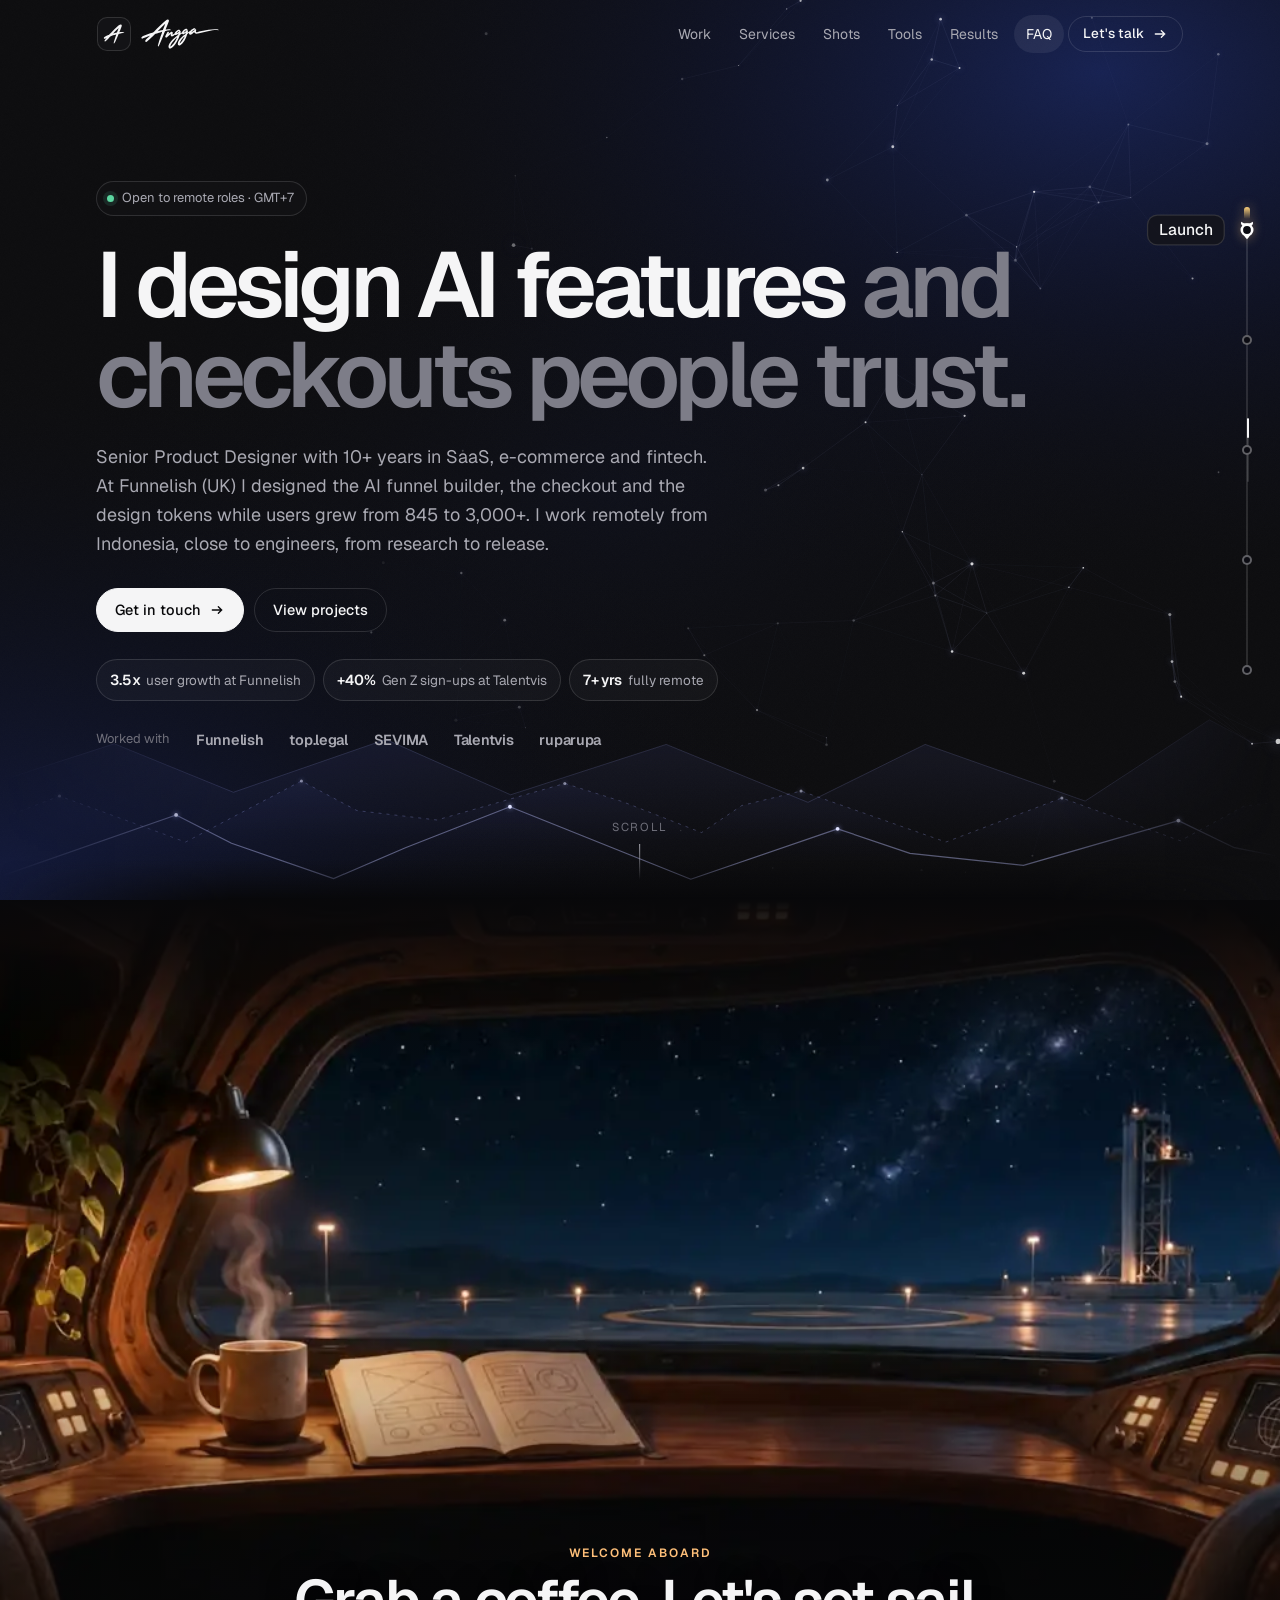
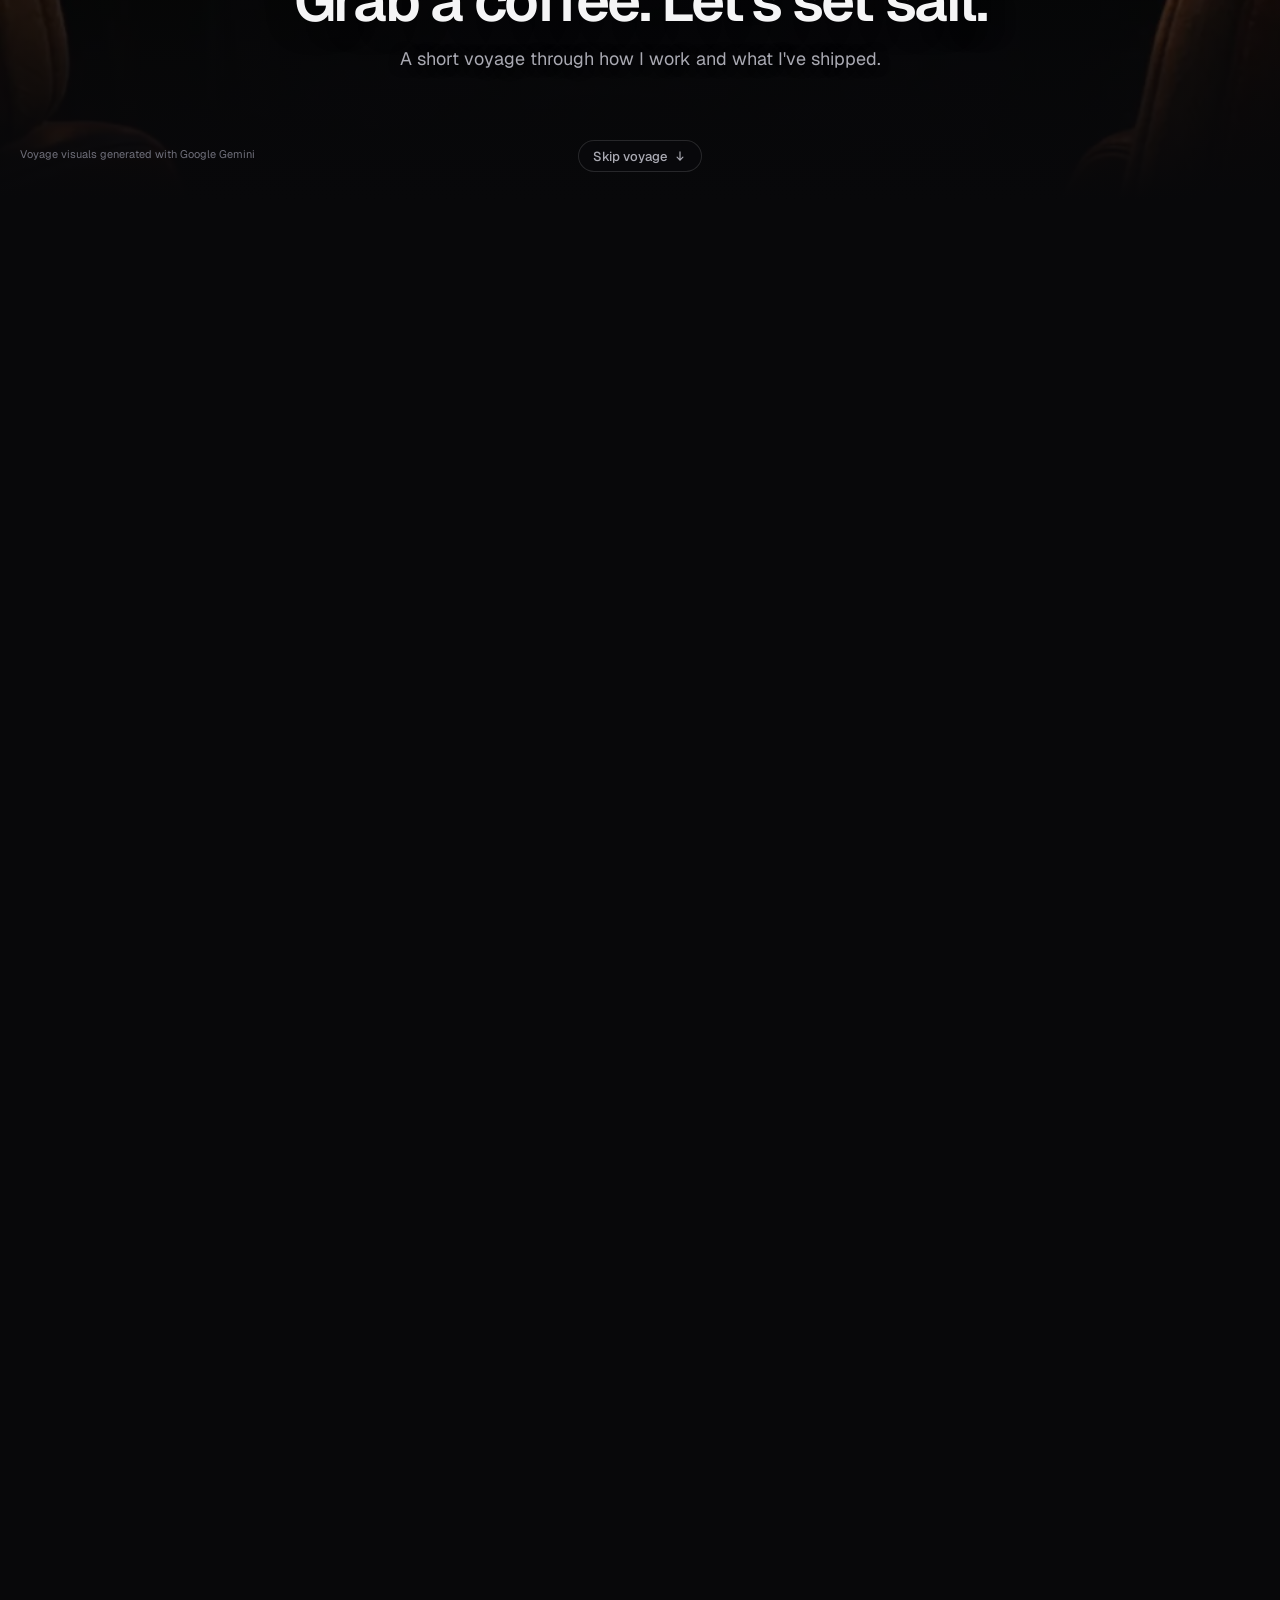
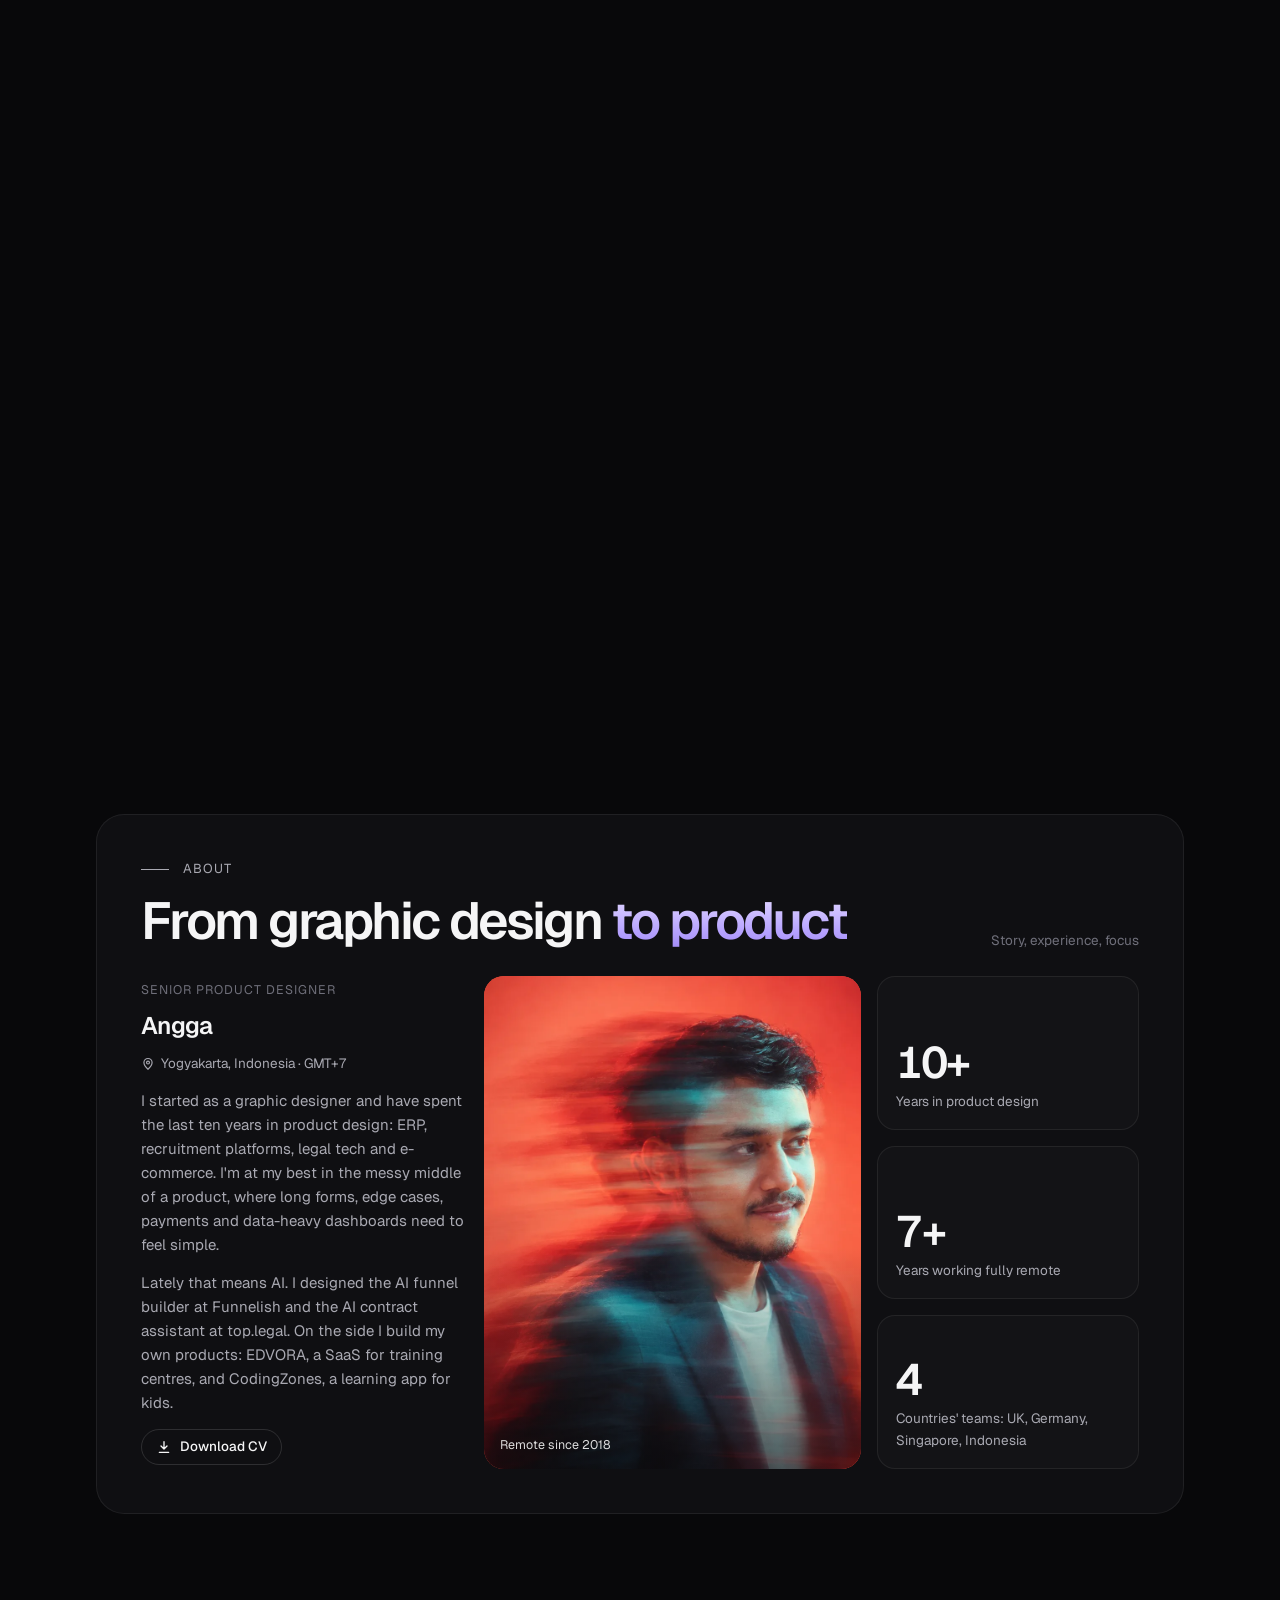
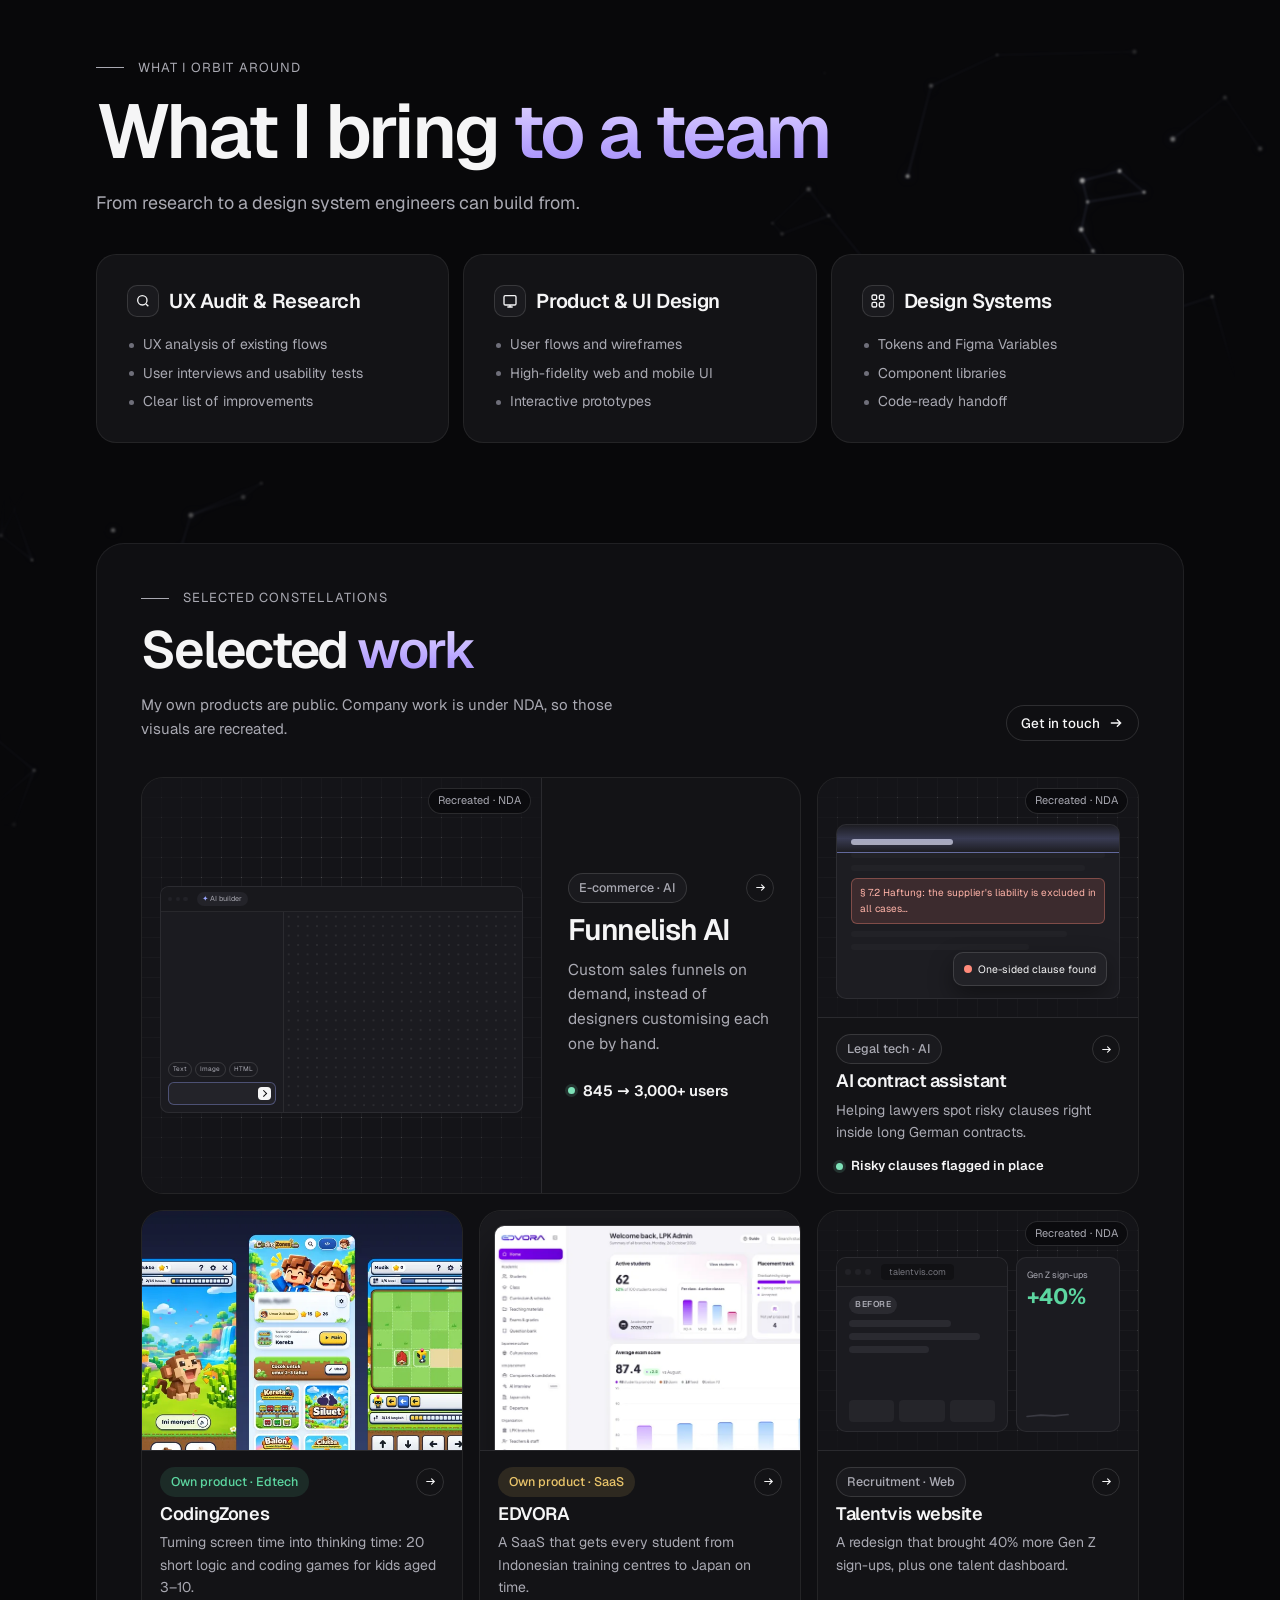
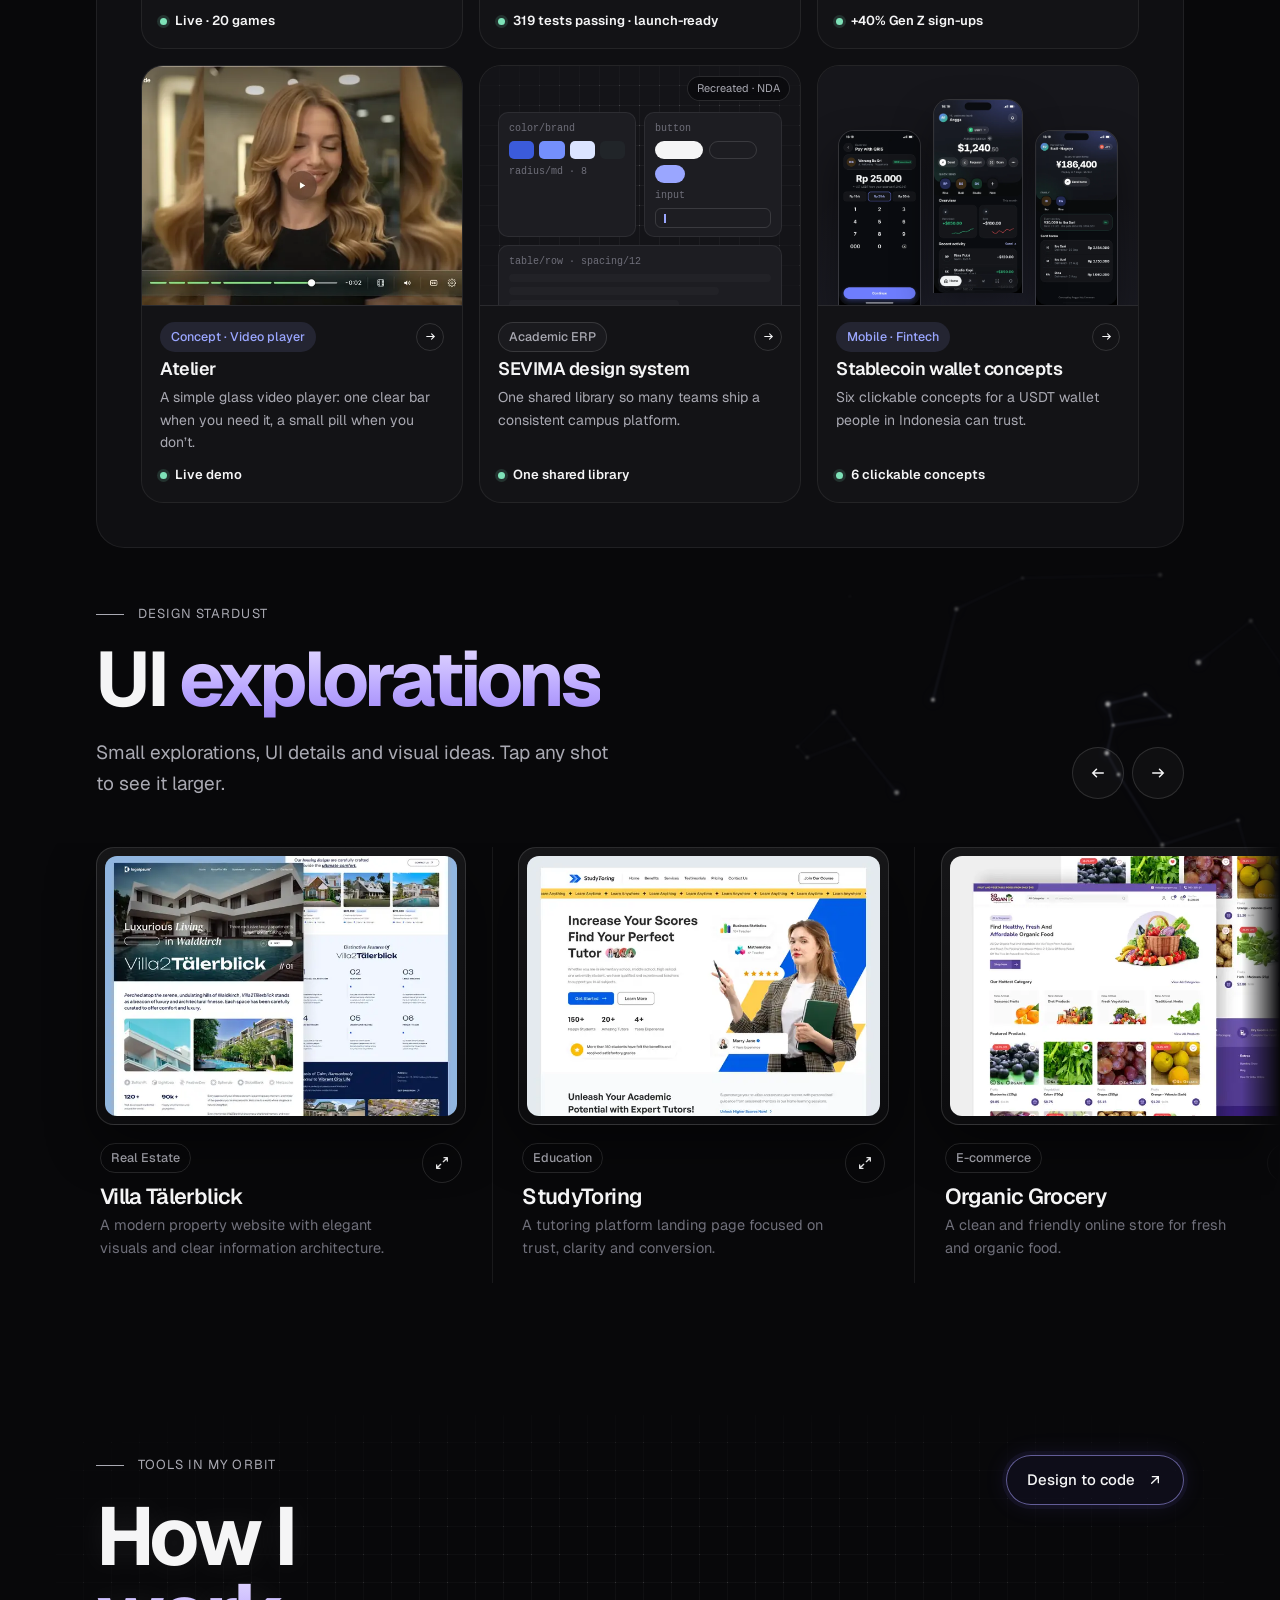
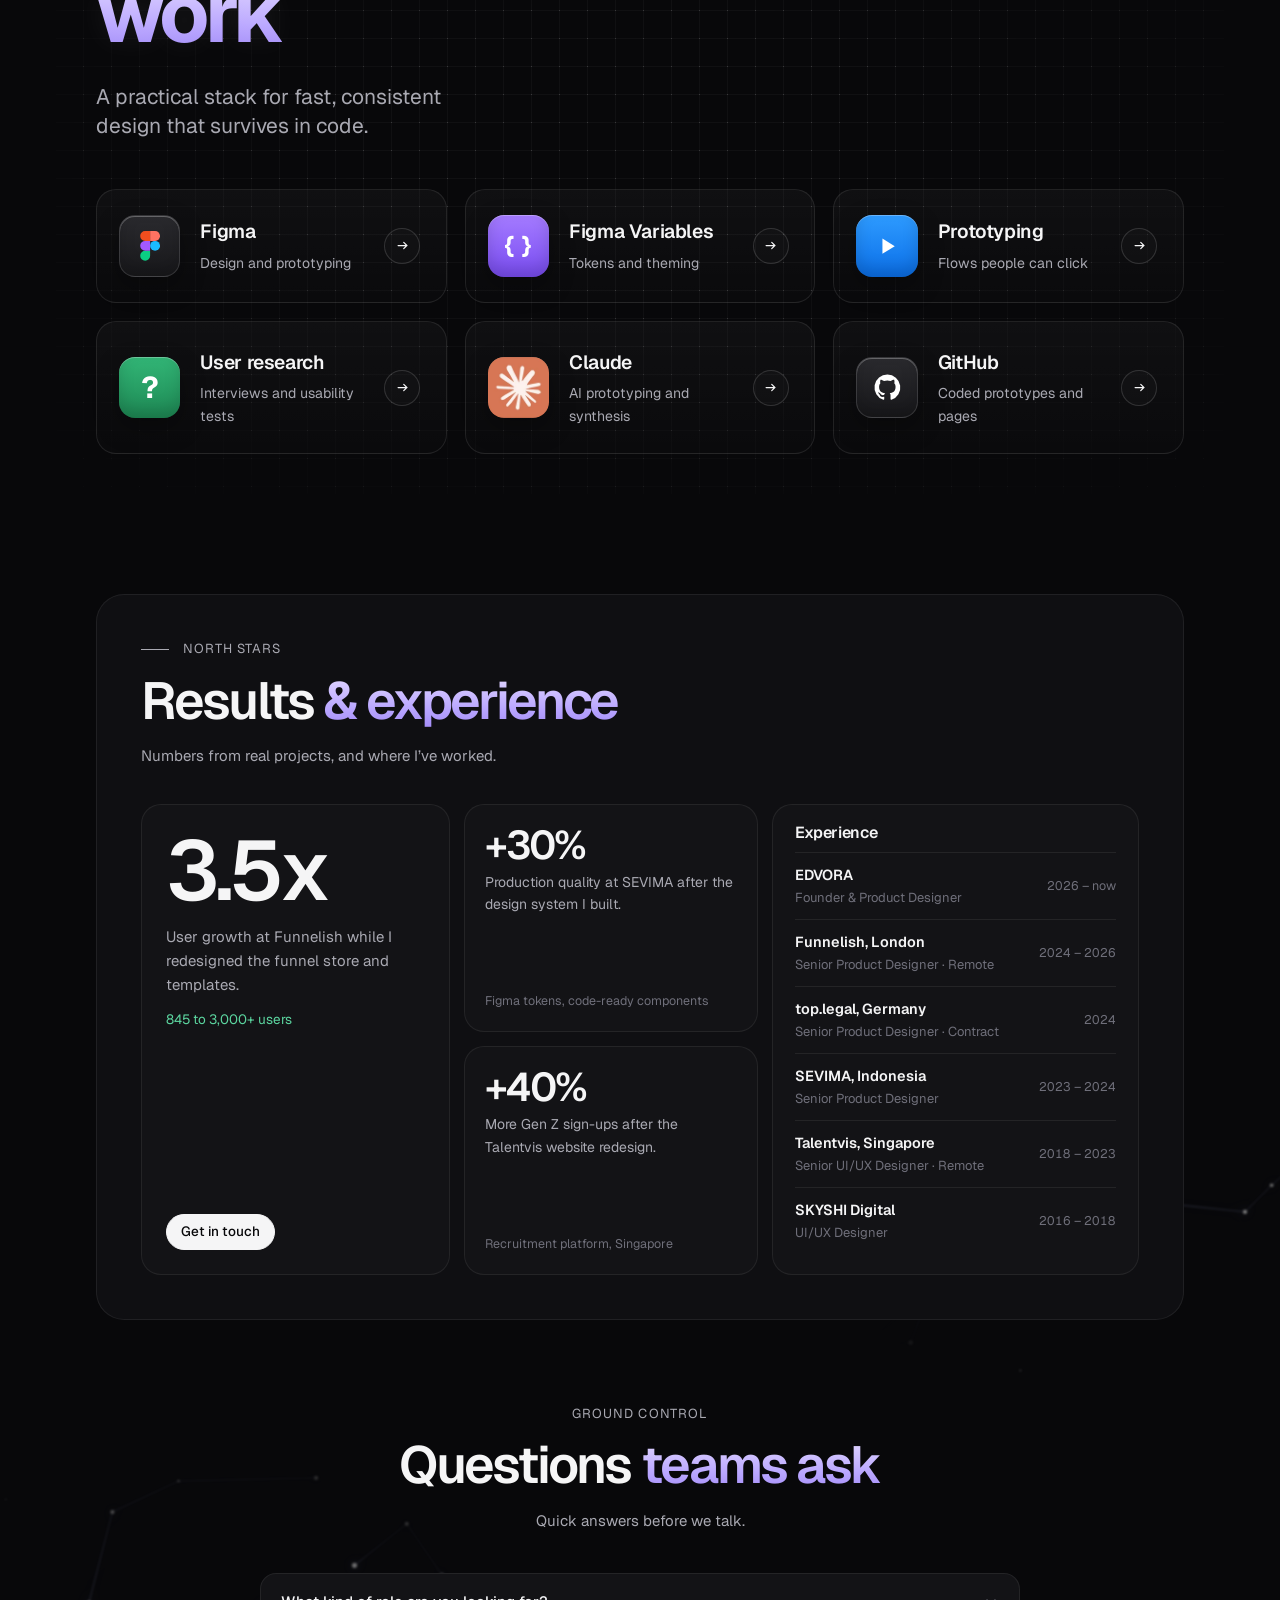
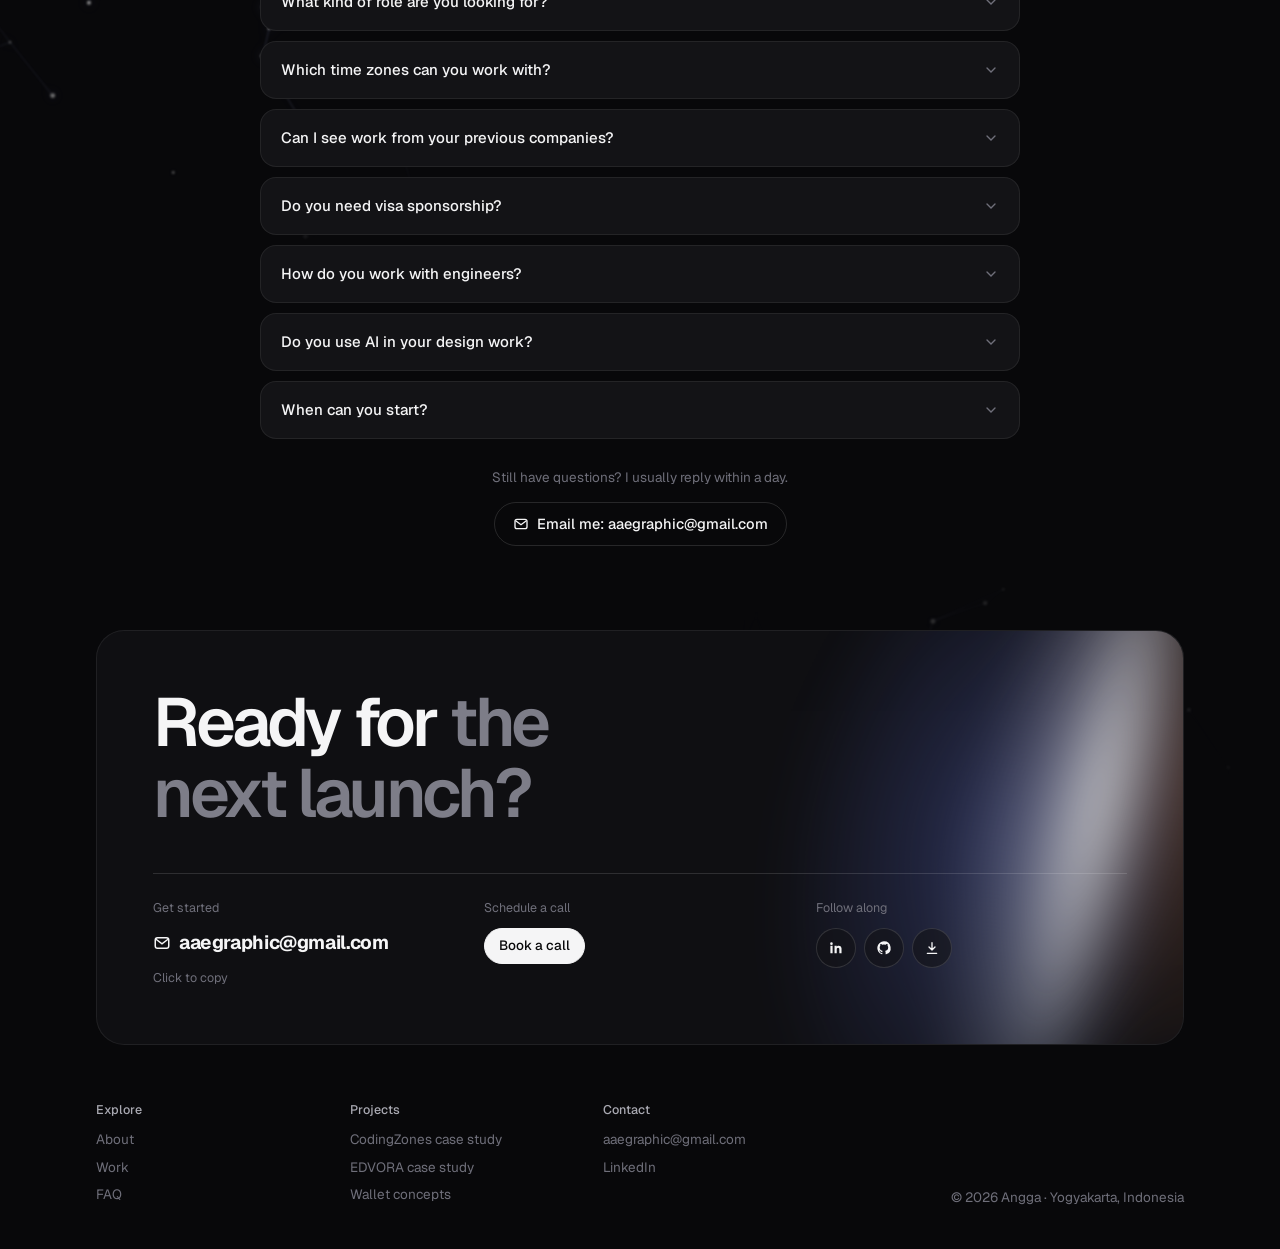
==== index.html @ daa7216d "Add files via upload" ====
<!doctype html>
<html lang="en">
<head>
<meta charset="utf-8">
<meta name="viewport" content="width=device-width, initial-scale=1, viewport-fit=cover">
<title>Angga Ady Ermawan – Senior Product Designer | SaaS, Fintech &amp; Design Systems</title>
<link rel="canonical" href="https://aaegraphic.com/">
<meta name="author" content="Angga Ady Ermawan">
<meta name="robots" content="index, follow">
<meta property="og:type" content="website">
<meta name="twitter:card" content="summary_large_image">
<meta name="twitter:title" content="Angga Ady Ermawan – Senior Product Designer">
<meta name="twitter:description" content="Senior Product Designer with 10+ years in SaaS, fintech, e-commerce and design systems. Remote from Indonesia.">
<meta name="twitter:image" content="https://aaegraphic.com/assets/og-portfolio.jpg">
<script type="application/ld+json">{"@context": "https://schema.org", "@graph": [{"@type": "WebSite", "@id": "https://aaegraphic.com/#website", "url": "https://aaegraphic.com/", "name": "Angga Ady Ermawan – Senior Product Designer", "inLanguage": "en", "publisher": {"@id": "https://aaegraphic.com/#person"}}, {"@type": "ProfilePage", "@id": "https://aaegraphic.com/#profile", "url": "https://aaegraphic.com/", "name": "Angga Ady Ermawan – Senior Product Designer portfolio", "isPartOf": {"@id": "https://aaegraphic.com/#website"}, "mainEntity": {"@id": "https://aaegraphic.com/#person"}, "dateModified": "2026-11-12T08:30:00+07:00"}, {"@type": "Person", "@id": "https://aaegraphic.com/#person", "name": "Angga Ady Ermawan", "alternateName": "Angga", "jobTitle": "Senior Product Designer", "description": "Senior Product Designer with 10+ years in SaaS, ERP, e-commerce and fintech, and 7+ years working fully remote with teams in the UK, Germany and Singapore. Founder of EDVORA.", "url": "https://aaegraphic.com/", "image": "https://aaegraphic.com/assets/portrait.webp", "email": "mailto:aaegraphic@gmail.com", "address": {"@type": "PostalAddress", "addressLocality": "Yogyakarta", "addressCountry": "ID"}, "alumniOf": {"@type": "CollegeOrUniversity", "name": "Indonesian Institute of the Arts (ISI Yogyakarta)"}, "knowsLanguage": ["English", "Indonesian"], "knowsAbout": ["Product design", "UX design", "UI design", "Design systems", "Design tokens", "Figma", "SaaS", "Fintech", "E-commerce checkout", "Payment flows", "AI product design", "Dashboards", "User research", "Prototyping", "Remote work"], "hasOccupation": {"@type": "Occupation", "name": "Senior Product Designer", "occupationLocation": {"@type": "Country", "name": "Indonesia"}, "skills": "Product UX, design systems, AI product design, checkout and payment UX, dashboards"}, "worksFor": {"@type": "Organization", "name": "EDVORA", "url": "https://edvora.pro"}, "sameAs": ["https://www.linkedin.com/in/awanae/", "https://github.com/aaegraphic-coder"]}, {"@type": "FAQPage", "@id": "https://aaegraphic.com/#faq", "mainEntity": [{"@type": "Question", "name": "What kind of role are you looking for?", "acceptedAnswer": {"@type": "Answer", "text": "A remote Senior Product Designer role at a product company, full-time or a long-term contract. I do my best work on complex products: SaaS, fintech, e-commerce and data-heavy dashboards."}}, {"@type": "Question", "name": "Which time zones can you work with?", "acceptedAnswer": {"@type": "Answer", "text": "I'm in GMT+7 and have worked with teams in the UK, Germany and Singapore. I can overlap several hours with Europe or the US East Coast, and I keep async updates clear so nobody waits on me."}}, {"@type": "Question", "name": "Can I see work from your previous companies?", "acceptedAnswer": {"@type": "Answer", "text": "That work is under NDA, so the visuals here are recreated. In an interview I walk through the real process, decisions and results live."}}, {"@type": "Question", "name": "Do you need visa sponsorship?", "acceptedAnswer": {"@type": "Answer", "text": "No. I work remotely from Indonesia, either as an employee through an employer of record or as a contractor through Deel or a similar platform. Both keep things simple on your side."}}, {"@type": "Question", "name": "How do you work with engineers?", "acceptedAnswer": {"@type": "Answer", "text": "I involve them early, share prototypes before high-fidelity, and hand off with every state, token and edge case documented. Then I review the build before release."}}, {"@type": "Question", "name": "Do you use AI in your design work?", "acceptedAnswer": {"@type": "Answer", "text": "Yes. I designed AI features at Funnelish and top.legal, and I use AI tools to build coded prototypes and speed up research synthesis. The design decisions stay mine."}}, {"@type": "Question", "name": "When can you start?", "acceptedAnswer": {"@type": "Answer", "text": "Usually within one to two weeks after we agree."}}]}]}</script>
<meta name="description" content="Senior Product Designer for AI features and checkout in SaaS. 10+ years, 7+ fully remote with UK, German and Singapore teams. Based in Yogyakarta, Indonesia.">
<meta property="og:title" content="Angga Ady Ermawan – Senior Product Designer">
<meta property="og:description" content="I design AI features and checkouts people trust. 10+ years in product design, 7+ years remote.">
<meta property="og:image" content="https://aaegraphic.com/assets/og-portfolio.jpg">
<meta property="og:url" content="https://aaegraphic.com/">
<meta name="theme-color" content="#08080A">
<meta property="og:site_name" content="Angga Ady Ermawan">
<meta property="og:locale" content="en_US">
<meta property="og:image:width" content="1200">
<meta property="og:image:height" content="630">
<meta property="og:image:alt" content="Angga Ady Ermawan, Senior Product Designer">
<link rel="alternate" type="text/plain" href="https://aaegraphic.com/llms.txt" title="LLM-readable profile">

<link rel="icon" href="/favicon.svg" type="image/svg+xml">
<link rel="apple-touch-icon" href="/apple-touch-icon.png">
<link rel="preload" href="assets/fonts/geist.woff2" as="font" type="font/woff2" crossorigin>
<link rel="stylesheet" href="assets/style.css">
<link rel="stylesheet" href="assets/upgrade.css">
</head>
<body>
<div class="bg-aura" aria-hidden="true"></div>
<a class="skip" href="#work">Skip to projects</a>

<header class="nav">
  <div class="wrap">
    <a class="logo" href="#top" aria-label="Angga, home"><span class="mark mark-a"><img src="assets/logo-a.svg" alt="" width="20" height="20"></span><img class="logo-name" src="assets/logo-name.svg" alt="Angga" width="94" height="36"></a>
    <nav class="links" aria-label="Main">
      <a class="opt" href="#work">Work</a>
      <a class="opt" href="#services">Services</a>
      <a class="opt" href="#shots">Shots</a>
      <a class="opt" href="#tools">Tools</a>
      <a class="opt" href="#results">Results</a>
      <a class="opt" href="#faq">FAQ</a>
      <a class="btn sm" href="#contact">Let's talk <svg viewBox="0 0 24 24" fill="none" stroke="currentColor" stroke-width="2" stroke-linecap="round"><path d="M5 12h14m-5-5 5 5-5 5"/></svg></a>
    </nav>
    <button class="menu-btn" type="button" aria-expanded="false" aria-controls="m-menu" aria-label="Open menu"><b class="mb-t"><i>Menu</i><i>Close</i></b><span class="mb-ic"><span></span><span></span></span></button>
  </div>
<div class="m-menu" id="m-menu" hidden><nav aria-label="Mobile"><a href="#work" style="--i:0">Work</a><a href="#services" style="--i:1">Services</a><a href="#shots" style="--i:2">Shots</a><a href="#tools" style="--i:3">Tools</a><a href="#results" style="--i:4">Results</a><a href="#faq" style="--i:5">FAQ</a></nav><a class="btn primary m-cta-btn" href="#contact">Let's talk <svg viewBox="0 0 24 24" fill="none" stroke="currentColor" stroke-width="2" stroke-linecap="round"><path d="M5 12h14m-5-5 5 5-5 5"/></svg></a><p class="m-mail">aaegraphic@gmail.com</p></div>
</header>

<nav class="story-dots" aria-label="Story progress">
  <b class="sd-track" aria-hidden="true"><b class="sd-thumb"></b></b>
  <a href="#intro" data-for="intro"><i></i><span>Intro</span></a>
  <a href="#about" data-for="about"><i></i><span>About</span></a>
  <a href="#services" data-for="services"><i></i><span>Skills</span></a>
</nav>

<main id="top">
<section class="hero story" id="intro" data-story="Intro" aria-labelledby="hero-title">
  <div class="hero-bg stars" aria-hidden="true"><canvas id="stars"></canvas></div>
  <div class="mtn" aria-hidden="true"><svg class="m m0" viewBox="0 0 2400 400" preserveAspectRatio="xMidYMax slice"><defs><linearGradient id="ma" x1="0" y1="0" x2="0" y2="1"><stop offset="0" stop-color="#7b86ff" stop-opacity=".10"/><stop offset=".7" stop-color="#7b86ff" stop-opacity="0"/></linearGradient></defs><path class="a" d="M-80 152 L-5 191 L126 230 L241 192 L365 152 L554 229 L796 145 L994 233 L1241 153 L1466 245 L1652 153 L1906 243 L2103 114 L2352 245 L2480 400 L-80 400 Z"/><path class="l" d="M-80 152 L-5 191 L126 230 L241 192 L365 152 L554 229 L796 145 L994 233 L1241 153 L1466 245 L1652 153 L1906 243 L2103 114 L2352 245"/><g class="d"></g></svg><svg class="m m1" viewBox="0 0 2400 400" preserveAspectRatio="xMidYMax slice"><path class="a" d="M-80 216 L82 310 L278 235 L478 308 L662 211 L750 258 L877 273 L1080 215 L1172 244 L1297 293 L1361 250 L1455 227 L1685 308 L1869 238 L2057 306 L2158 251 L2261 239 L2418 309 L2480 400 L-80 400 Z"/><path class="l" d="M-80 216 L82 310 L278 235 L478 308 L662 211 L750 258 L877 273 L1080 215 L1172 244 L1297 293 L1361 250 L1455 227 L1685 308 L1869 238 L2057 306 L2158 251 L2261 239 L2418 309"/><g class="d"><circle cx="278" cy="235" r="2.4"/><circle cx="662" cy="211" r="2.4"/><circle cx="1080" cy="215" r="2.4"/><circle cx="1455" cy="227" r="2.4"/><circle cx="1869" cy="238" r="2.4"/><circle cx="2261" cy="239" r="2.4"/></g></svg><svg class="m m2" viewBox="0 0 2400 400" preserveAspectRatio="xMidYMax slice"><path class="a" d="M-80 255 L183 363 L463 265 L551 310 L713 366 L827 317 L993 252 L1280 367 L1513 287 L1628 326 L1808 345 L2054 274 L2143 317 L2302 348 L2480 400 L-80 400 Z"/><path class="l" d="M-80 255 L183 363 L463 265 L551 310 L713 366 L827 317 L993 252 L1280 367 L1513 287 L1628 326 L1808 345 L2054 274 L2143 317 L2302 348"/><g class="d"><circle cx="463" cy="265" r="3"/><circle cx="993" cy="252" r="3"/><circle cx="1513" cy="287" r="3"/><circle cx="2054" cy="274" r="3"/></g></svg></div>
  <div class="wrap">
    <span class="status" data-s><i></i>Open to remote roles &middot; GMT+7</span>
    <h1 id="hero-title" data-s>I design AI features <span class="dim">and checkouts people trust.</span></h1>
    <p class="lede" data-s>Senior Product Designer with 10+ years in SaaS, e-commerce and fintech. At Funnelish (UK) I designed the AI funnel builder, the checkout and the design tokens while users grew from 845 to 3,000+. I work remotely from Indonesia, close to engineers, from research to release.</p>
    <div class="ctas" data-s>
      <a class="btn primary" href="#contact">Get in touch <svg viewBox="0 0 24 24" fill="none" stroke="currentColor" stroke-width="2" stroke-linecap="round"><path d="M5 12h14m-5-5 5 5-5 5"/></svg></a>
      <a class="btn" href="#work">View projects</a>
    </div>
    <div class="proof" data-s><span><b>3.5x</b> user growth at Funnelish</span><span><b>+40%</b> Gen Z sign-ups at Talentvis</span><span><b>7+ yrs</b> fully remote</span></div>
    <div class="trusted" data-s><span>Worked with</span><b>Funnelish</b><b>top.legal</b><b>SEVIMA</b><b>Talentvis</b><b>ruparupa</b></div>
  </div>
  <a class="scroll-cue" href="#about" aria-label="Scroll to About"><span>Scroll</span><i></i></a>
</section>

<div class="voyage" id="voyage" role="region" aria-label="Sail with me: a short voyage into my work">
  <div class="vy-stage">
    <video class="vy-video" muted playsinline preload="none" poster="assets/voyage/poster.webp" aria-hidden="true" data-src="assets/voyage/voyage.mp4" data-src-sm="assets/voyage/voyage-sm.mp4"></video>
    <div class="vy-cap on" data-from="0" data-to=".2"><small>Welcome aboard</small><h2>Grab a coffee. Let's set sail.</h2><p>A short voyage through how I work and what I've shipped.</p></div>
    <div class="vy-cap" data-from=".25" data-to=".47"><small>Lift off</small><h2>Above the clouds, the problem gets clearer</h2><p>10+ years in product design, 7+ years fully remote with teams in the UK, Germany and Singapore.</p></div>
    <div class="vy-cap" data-from=".54" data-to=".77"><small>The work</small><h2>Every planet is a product I helped ship</h2><p>Funnelish AI, top.legal, CodingZones, EDVORA and more.</p></div>
    <div class="vy-cap" data-from=".83" data-to="1.01"><small>Sails up</small><h2>Ready to explore?</h2><p>Let's start with who I am, then visit each project one stop at a time.</p></div>
    <a class="vy-skip" href="#about">Skip voyage <svg viewBox="0 0 24 24" fill="none" stroke="currentColor" stroke-width="2" stroke-linecap="round" aria-hidden="true"><path d="M12 5v14m-5-5 5 5 5-5"/></svg></a>
    <span class="vy-credit">Voyage visuals generated with Google Gemini</span>
    <span class="vy-bar" aria-hidden="true"></span>
  </div>
</div>

<section class="sec story" id="about" data-story="About" aria-labelledby="about-title">
  <div class="wrap">
    <div class="panel" data-s>
      <div class="sec-head" style="margin-bottom:24px" data-s><div><span class="tk-eyebrow">About</span><h2 id="about-title"><span class="vh">About Angga: </span>From graphic design <span class="tk-grad">to product</span></h2></div><span class="aside">Story, experience, focus</span></div>
      <div class="about">
        <div class="bio" data-s>
          <span class="role">Senior Product Designer</span>
          <h3 class="name">Angga</h3>
          <span class="loc"><svg viewBox="0 0 24 24" fill="none" stroke="currentColor" stroke-width="2"><path d="M12 21s-7-6.2-7-11.5a7 7 0 0 1 14 0C19 14.8 12 21 12 21z"/><circle cx="12" cy="9.5" r="2.5"/></svg>Yogyakarta, Indonesia · GMT+7</span>
          <p>I started as a graphic designer and have spent the last ten years in product design: ERP, recruitment platforms, legal tech and e-commerce. I'm at my best in the messy middle of a product, where long forms, edge cases, payments and data-heavy dashboards need to feel simple.</p><p>Lately that means AI. I designed the AI funnel builder at Funnelish and the AI contract assistant at top.legal. On the side I build my own products: EDVORA, a SaaS for training centres, and CodingZones, a learning app for kids.</p>
          <a class="btn sm" href="assets/Angga-Ady-Ermawan-CV.pdf" download><svg viewBox="0 0 24 24" fill="none" stroke="currentColor" stroke-width="2" stroke-linecap="round"><path d="M12 4v11m0 0-4.5-4.5M12 15l4.5-4.5M5 20h14"/></svg>Download CV</a>
        </div>
        <div class="portrait" data-s>
          <img src="assets/portrait.webp" alt="Angga" width="900" height="1200" loading="lazy" decoding="async">
          <span>Remote since 2018</span>
        </div>
        <div class="stats">
          <div class="stat" data-s><b>10+</b><span>Years in product design</span></div>
          <div class="stat" data-s><b>7+</b><span>Years working fully remote</span></div>
          <div class="stat" data-s><b>4</b><span>Countries' teams: UK, Germany, Singapore, Indonesia</span></div>
        </div>
      </div>
    </div>
  </div>
</section>

<section class="plain story" id="services" data-story="Skills" aria-labelledby="svc-title">
  <div class="wrap">
    <div class="sec-head" data-s><div><span class="tk-eyebrow">What I orbit around</span><h2 id="svc-title"><span class="vh">Product design skills: </span>What I bring <span class="tk-grad">to a team</span></h2><p>From research to a design system engineers can build from.</p></div></div>
    <div class="services">
      <div class="svc" data-s><h3><span class="ico"><svg viewBox="0 0 24 24" fill="none" stroke="currentColor" stroke-width="2"><circle cx="11" cy="11" r="7"/><path d="m20 20-3.5-3.5"/></svg></span>UX Audit &amp; Research</h3><ul><li>UX analysis of existing flows</li><li>User interviews and usability tests</li><li>Clear list of improvements</li></ul></div>
      <div class="svc" data-s><h3><span class="ico"><svg viewBox="0 0 24 24" fill="none" stroke="currentColor" stroke-width="2"><rect x="3" y="4" width="18" height="14" rx="2"/><path d="M8 21h8M12 18v3"/></svg></span>Product &amp; UI Design</h3><ul><li>User flows and wireframes</li><li>High-fidelity web and mobile UI</li><li>Interactive prototypes</li></ul></div>
      <div class="svc" data-s><h3><span class="ico"><svg viewBox="0 0 24 24" fill="none" stroke="currentColor" stroke-width="2"><rect x="3" y="3" width="7" height="7" rx="2"/><rect x="14" y="3" width="7" height="7" rx="2"/><rect x="3" y="14" width="7" height="7" rx="2"/><rect x="14" y="14" width="7" height="7" rx="2"/></svg></span>Design Systems</h3><ul><li>Tokens and Figma Variables</li><li>Component libraries</li><li>Code-ready handoff</li></ul></div>
    </div>
  </div>
</section>

<section class="sec" id="work" aria-labelledby="work-title">
  <div class="wrap">
    <div class="panel">
      <div class="sec-head rv">
        <div><span class="tk-eyebrow">Selected constellations</span><h2 id="work-title"><span class="vh">Product design projects: </span>Selected <span class="tk-grad">work</span></h2><p>My own products are public. Company work is under NDA, so those visuals are recreated.</p></div>
        <a class="btn sm" href="#contact">Get in touch <svg viewBox="0 0 24 24" fill="none" stroke="currentColor" stroke-width="2" stroke-linecap="round"><path d="M5 12h14m-5-5 5 5-5 5"/></svg></a>
      </div>
      <div class="projects">

        <article class="proj rv wide" data-p="funnelish">
          <div class="thumb" aria-hidden="true"><span class="nda-tag">Recreated · NDA</span>
            <div class="mock"><div class="fa" aria-hidden="true"><div class="fa-win"><div class="fa-bar"><i></i><i></i><i></i><span class="fa-pill"><b>&#10022;</b> AI builder</span></div><div class="fa-body"><div class="fa-side"><div class="fa-plan"><small class="fa-ph">Planning 3 pages</small><div class="fa-step s1"><i></i><span>Landing page</span></div><div class="fa-step s2"><i></i><span>Checkout</span></div><div class="fa-step s3"><i></i><span>Upsell</span></div></div><div class="fa-src"><span>Text</span><span>Image</span><span>HTML</span></div><div class="fa-prompt"><span class="fa-type">Funnel for my serum</span><b class="fa-send"></b></div></div><div class="fa-canvas"><div class="fa-page p1"><small>Landing</small><div class="fa-img"></div><div class="fa-h"></div><div class="fa-l"></div><div class="fa-l s"></div><div class="fa-btn"></div></div><div class="fa-page p2"><small>Checkout</small><div class="fa-l"></div><div class="fa-in"></div><div class="fa-in"></div><div class="fa-in"></div><div class="fa-btn"></div></div><div class="fa-page p3"><small>Upsell</small><div class="fa-img"></div><div class="fa-l"></div><div class="fa-l s"></div><div class="fa-btn"></div></div><div class="fa-pub"><span class="fa-ok"></span><b>Published</b><span class="fa-url"></span></div><div class="fa-edit"><span class="fa-type2">Make the headline pop</span><div><i>Punchier</i><i>Shorter</i></div></div></div></div></div></div></div>
          </div>
          <div class="body"><div class="meta"><span class="chip">E-commerce · AI</span><span class="arr"><svg viewBox="0 0 24 24" fill="none" stroke="currentColor" stroke-width="2" stroke-linecap="round"><path d="M5 12h14m-5-5 5 5-5 5"/></svg></span></div><h3>Funnelish AI</h3><p>Custom sales funnels on demand, instead of designers customising each one by hand.</p><span class="out"><i aria-hidden="true"></i>845 &rarr; 3,000+ users</span></div>
        </article>

        <article class="proj rv" data-p="toplegal">
          <div class="thumb" aria-hidden="true"><span class="nda-tag">Recreated · NDA</span>
            <div class="mock"><div class="m-doc"><span class="scan"></span><span class="bar" style="width:40%;background:var(--text2)"></span><span class="bar"></span><span class="bar" style="width:92%"></span><span class="bar hl">§ 7.2 Haftung: the supplier's liability is excluded in all cases…</span><span class="bar" style="width:85%"></span><span class="bar" style="width:70%"></span>
              <span class="m-flag"><i></i>One-sided clause found</span></div></div>
          </div>
          <div class="body"><div class="meta"><span class="chip">Legal tech · AI</span><span class="arr"><svg viewBox="0 0 24 24" fill="none" stroke="currentColor" stroke-width="2" stroke-linecap="round"><path d="M5 12h14m-5-5 5 5-5 5"/></svg></span></div><h3>AI contract assistant</h3><p>Helping lawyers spot risky clauses right inside long German contracts.</p><span class="out"><i aria-hidden="true"></i>Risky clauses flagged in place</span></div>
        </article>

        <a class="proj rv" href="codingzones.html" data-p="codingzones">
          <div class="thumb cz-thumb" aria-hidden="true"><img src="assets/cz/cover-sm.webp" alt="" loading="lazy" width="800" height="450"></div>
          <div class="body"><div class="meta"><span class="chip mint">Own product · Edtech</span><span class="arr"><svg viewBox="0 0 24 24" fill="none" stroke="currentColor" stroke-width="2" stroke-linecap="round"><path d="M5 12h14m-5-5 5 5-5 5"/></svg></span></div><h3>CodingZones</h3><p>Turning screen time into thinking time: 20 short logic and coding games for kids aged 3–10.</p><span class="out"><i aria-hidden="true"></i>Live &middot; 20 games</span></div>
        </a>

        <a class="proj rv" href="edvora.html" data-p="edvora">
          <div class="thumb th-shot" aria-hidden="true"><img src="assets/edv-dashboard-sm.webp" alt="" loading="lazy" width="800" height="521"></div>
          <div class="body"><div class="meta"><span class="chip gold">Own product · SaaS</span><span class="arr"><svg viewBox="0 0 24 24" fill="none" stroke="currentColor" stroke-width="2" stroke-linecap="round"><path d="M5 12h14m-5-5 5 5-5 5"/></svg></span></div><h3>EDVORA</h3><p>A SaaS that gets every student from Indonesian training centres to Japan on time.</p><span class="out"><i aria-hidden="true"></i>319 tests passing &middot; launch-ready</span></div>
        </a>

        <article class="proj rv" data-p="talentvis">
          <div class="thumb" aria-hidden="true"><span class="nda-tag">Recreated · NDA</span>
            <div class="mock"><div class="m-tv"><div class="tv-win"><div class="tv-bar"><i></i><i></i><i></i><span>talentvis.com</span></div><div class="tv-page"><div class="tv-old"><span class="tv-lbl">Before</span><span class="bar" style="width:70%"></span><span class="bar" style="width:90%"></span><span class="bar" style="width:55%"></span><div class="tv-boxes"><i></i><i></i><i></i></div></div><div class="tv-new"><span class="tv-lbl on">After</span><h4>Start your career with the right team</h4><span class="tv-cta"><span class="tv-go">Join now</span><svg class="tv-cur" viewBox="0 0 16 16"><path d="M2 1l11 6.5-4.6 1.2L6.6 13z"/></svg></span></div></div></div><div class="tv-stat"><div><small>Gen Z sign-ups</small><b>+40%</b></div><svg viewBox="0 0 120 36"><path class="tv-base" d="M0 30 L20 28 L40 29 L60 27"/><path class="tv-line" pathLength="100" d="M60 27 L75 22 L90 15 L105 9 L120 4"/></svg></div></div></div>
          </div>
          <div class="body"><div class="meta"><span class="chip">Recruitment · Web</span><span class="arr"><svg viewBox="0 0 24 24" fill="none" stroke="currentColor" stroke-width="2" stroke-linecap="round"><path d="M5 12h14m-5-5 5 5-5 5"/></svg></span></div><h3>Talentvis website</h3><p>A redesign that brought 40% more Gen Z sign-ups, plus one talent dashboard.</p><span class="out"><i aria-hidden="true"></i>+40% Gen Z sign-ups</span></div>
        </article>

        <a class="proj rv" href="atelier.html" data-p="atelier">
          <div class="thumb cz-thumb" aria-hidden="true"><img src="assets/atelier/cover-sm.webp" alt="" loading="lazy" width="800" height="451" style="object-position:center 60%"></div>
          <div class="body"><div class="meta"><span class="chip peri">Concept · Video player</span><span class="arr"><svg viewBox="0 0 24 24" fill="none" stroke="currentColor" stroke-width="2" stroke-linecap="round"><path d="M5 12h14m-5-5 5 5-5 5"/></svg></span></div><h3>Atelier</h3><p>A simple glass video player: one clear bar when you need it, a small pill when you don&rsquo;t.</p><span class="out"><i aria-hidden="true"></i>Live demo</span></div>
        </a>

        <article class="proj rv" data-p="sevima">
          <div class="thumb" aria-hidden="true"><span class="nda-tag">Recreated · NDA</span>
            <div class="mock"><div class="m-ds">
              <div><span class="m-tok">color/brand</span><div class="sw"><i style="background:#3B5BDB"></i><i style="background:#748FFC"></i><i style="background:#DBE4FF"></i><i style="background:#212529"></i></div><span class="m-tok">radius/md · 8</span></div>
              <div><span class="m-tok">button</span><div class="m-btns"><i></i><i></i><i></i></div><span class="m-tok">input</span><span class="m-in"></span></div>
              <div style="grid-column:1/-1"><span class="m-tok">table/row · spacing/12</span><span class="bar"></span><span class="bar" style="width:80%"></span><span class="bar" style="width:65%"></span></div>
            </div></div>
          </div>
          <div class="body"><div class="meta"><span class="chip">Academic ERP</span><span class="arr"><svg viewBox="0 0 24 24" fill="none" stroke="currentColor" stroke-width="2" stroke-linecap="round"><path d="M5 12h14m-5-5 5 5-5 5"/></svg></span></div><h3>SEVIMA design system</h3><p>One shared library so many teams ship a consistent campus platform.</p><span class="out"><i aria-hidden="true"></i>One shared library</span></div>
        </article>

        <a class="proj rv" href="/wallet-concepts/" data-p="wallet">
          <div class="thumb" aria-hidden="true"><div class="th-phones"><img src="assets/w-qris-pay.webp" alt="" loading="lazy" width="520" height="1125"><img src="assets/w-home.webp" alt="" loading="lazy" width="520" height="1125"><img src="assets/w-remit-home.webp" alt="" loading="lazy" width="520" height="1125"></div></div>
          <div class="body"><div class="meta"><span class="chip peri">Mobile · Fintech</span><span class="arr"><svg viewBox="0 0 24 24" fill="none" stroke="currentColor" stroke-width="2" stroke-linecap="round"><path d="M5 12h14m-5-5 5 5-5 5"/></svg></span></div><h3>Stablecoin wallet concepts</h3><p>Six clickable concepts for a USDT wallet people in Indonesia can trust.</p><span class="out"><i aria-hidden="true"></i>6 clickable concepts</span></div>
        </a>

      </div>
    </div>
  </div>
</section>

<section class="sec" id="shots" aria-labelledby="shots-title">
  <div class="wrap">
    <div class="sh-head rv">
      <div>
        <span class="tk-eyebrow">Design stardust</span>
        <h2 id="shots-title"><span class="vh">UI design explorations: </span>UI <span class="tk-grad">explorations</span></h2>
        <p>Small explorations, UI details and visual ideas. Tap any shot to see it larger.</p>
      </div>
      <div class="sh-nav">
        <button type="button" class="pm-btn" id="sh-prev" aria-label="Previous shots"><svg viewBox="0 0 24 24" fill="none" stroke="currentColor" stroke-width="2" stroke-linecap="round"><path d="M19 12H5m5-5-5 5 5 5"/></svg></button>
        <button type="button" class="pm-btn" id="sh-next" aria-label="Next shots"><svg viewBox="0 0 24 24" fill="none" stroke="currentColor" stroke-width="2" stroke-linecap="round"><path d="M5 12h14m-5-5 5 5-5 5"/></svg></button>
      </div>
    </div>
  </div>
  <div class="sh-track" id="sh-track" tabindex="0" aria-label="Design shots carousel"></div>
  <noscript><div class="wrap"><p>Enable JavaScript to see the design shots.</p></div></noscript>
</section>
<script>
/* Design shot captions, in the same order as assets/shots/shot-1, shot-2, ...
   To add one: upload shot-19.webp and add a line here. */
window.SHOTS=[
 ["Real Estate","Villa Tälerblick","A modern property website with elegant visuals and clear information architecture."],
 ["Education","StudyToring","A tutoring platform landing page focused on trust, clarity and conversion."],
 ["E-commerce","Organic Grocery","A clean and friendly online store for fresh and organic food."],
 ["SaaS","Campus Admin Suite","A landing page for an academic admin platform, turning complex features into clear benefits."],
 ["Event","Lighting Fair","An event page with bold neon visuals, key numbers and a clear call to visit."],
 ["Web3 · Game","Quack Land","A playful Web3 game site with characters, story and a world map."],
 ["Personal Brand","Business Coach","A coaching landing page with a warm tone, social proof and simple packages."],
 ["Concept","Sneaker Launch","An unofficial concept for a bold sneaker drop page with strong product focus."],
 ["NFT Marketplace","Marketter","A dark NFT marketplace with live auctions, collections and creator profiles."],
 ["EdTech","Kuest Landing","A landing page for an interactive learning platform with chat, video and integrations."],
 ["EdTech · Dashboard","Kuest Dashboard","A gamified student dashboard with ranks, mini games, quests and leaderboards."],
 ["Real Estate","Hypestate","A dark, premium housing website built around big photography and short stories."],
 ["Concept","Racing News","An unofficial concept for a motorsport news, standings and race schedule page."],
 ["SaaS · Marketing","DirectMail 2.0","A SaaS landing page that shows the real product dashboard to explain value fast."],
 ["Concept","Investor Day","An unofficial concept for a corporate event page: agenda, speakers and live Q&A."],
 ["Mobile App","Recipe App","A recipe app with quick search, ratings and clear step-by-step cooking."],
 ["E-commerce","Chonky Bois","A cookie shop with a friendly mascot, warm colors and an easy order flow."],
 ["Education","Career Center","An alumni career portal that connects fresh graduates with jobs and training."]
];
</script>

<dialog class="lb" id="lb" aria-label="Design shot">
  <button type="button" class="pm-btn lb-close" id="lb-close" aria-label="Close"><svg viewBox="0 0 24 24" fill="none" stroke="currentColor" stroke-width="2" stroke-linecap="round"><path d="M6 6l12 12M18 6 6 18"/></svg></button>
  <button type="button" class="pm-btn lb-prev" id="lb-prev" aria-label="Previous shot"><svg viewBox="0 0 24 24" fill="none" stroke="currentColor" stroke-width="2" stroke-linecap="round"><path d="M15 6l-6 6 6 6"/></svg></button>
  <img id="lb-img" alt="">
  <button type="button" class="pm-btn lb-next" id="lb-next" aria-label="Next shot"><svg viewBox="0 0 24 24" fill="none" stroke="currentColor" stroke-width="2" stroke-linecap="round"><path d="M9 6l6 6-6 6"/></svg></button>
  <span class="lb-count" id="lb-count"></span>
</dialog>

<section class="tk-sec" id="tools" aria-labelledby="tools-title">
  <div class="tk-glow" aria-hidden="true"></div>
  <div class="wrap">
    <div class="tk-head rv">
      <div>
        <span class="tk-eyebrow">Tools in my orbit</span>
        <h2 id="tools-title"><span class="vh">Design tools: </span>How I<br><span class="tk-grad">work</span></h2>
        <p>A practical stack for fast, consistent design that survives in code.</p>
      </div>
      <a class="tk-pill" href="#work">Design to code <svg viewBox="0 0 24 24" fill="none" stroke="currentColor" stroke-width="2" stroke-linecap="round"><path d="M7 17 17 7M8 7h9v9"/></svg></a>
    </div>
    <div class="tk-grid">
      <div class="tk rv" data-p="t-figma" aria-label="Figma"><span class="tk-ic i-figma"><svg viewBox="0 0 38 57" aria-hidden="true"><path fill="#1ABCFE" d="M19 28.5a9.5 9.5 0 1 1 19 0 9.5 9.5 0 0 1-19 0z"/><path fill="#0ACF83" d="M0 47.5A9.5 9.5 0 0 1 9.5 38H19v9.5a9.5 9.5 0 1 1-19 0z"/><path fill="#FF7262" d="M19 0v19h9.5a9.5 9.5 0 1 0 0-19H19z"/><path fill="#F24E1E" d="M0 9.5A9.5 9.5 0 0 0 9.5 19H19V0H9.5A9.5 9.5 0 0 0 0 9.5z"/><path fill="#A259FF" d="M0 28.5A9.5 9.5 0 0 0 9.5 38H19V19H9.5A9.5 9.5 0 0 0 0 28.5z"/></svg></span><div class="tk-tx"><b>Figma</b><span>Design and prototyping</span></div><span class="tk-arr" aria-hidden="true"><svg viewBox="0 0 24 24" fill="none" stroke="currentColor" stroke-width="2" stroke-linecap="round"><path d="M5 12h14m-5-5 5 5-5 5"/></svg></span></div>
      <div class="tk rv" data-p="t-vars" aria-label="Figma Variables"><span class="tk-ic i-vars">{ }</span><div class="tk-tx"><b>Figma Variables</b><span>Tokens and theming</span></div><span class="tk-arr" aria-hidden="true"><svg viewBox="0 0 24 24" fill="none" stroke="currentColor" stroke-width="2" stroke-linecap="round"><path d="M5 12h14m-5-5 5 5-5 5"/></svg></span></div>
      <div class="tk rv" data-p="t-proto" aria-label="Prototyping"><span class="tk-ic i-proto"><svg viewBox="0 0 24 24" aria-hidden="true"><path fill="#fff" d="M8 5.5v13l10.5-6.5z"/></svg></span><div class="tk-tx"><b>Prototyping</b><span>Flows people can click</span></div><span class="tk-arr" aria-hidden="true"><svg viewBox="0 0 24 24" fill="none" stroke="currentColor" stroke-width="2" stroke-linecap="round"><path d="M5 12h14m-5-5 5 5-5 5"/></svg></span></div>
      <div class="tk rv" data-p="t-research" aria-label="User research"><span class="tk-ic i-research">?</span><div class="tk-tx"><b>User research</b><span>Interviews and usability tests</span></div><span class="tk-arr" aria-hidden="true"><svg viewBox="0 0 24 24" fill="none" stroke="currentColor" stroke-width="2" stroke-linecap="round"><path d="M5 12h14m-5-5 5 5-5 5"/></svg></span></div>
      <div class="tk rv" data-p="t-claude" aria-label="Claude"><span class="tk-ic i-claude"><img src="assets/claude.webp" alt="" width="128" height="128"></span><div class="tk-tx"><b>Claude</b><span>AI prototyping and synthesis</span></div><span class="tk-arr" aria-hidden="true"><svg viewBox="0 0 24 24" fill="none" stroke="currentColor" stroke-width="2" stroke-linecap="round"><path d="M5 12h14m-5-5 5 5-5 5"/></svg></span></div>
      <div class="tk rv" data-p="t-github" aria-label="GitHub"><span class="tk-ic i-gh"><svg viewBox="0 0 24 24" fill="currentColor" aria-hidden="true"><path d="M12 2a10 10 0 0 0-3.2 19.5c.5.1.7-.2.7-.5v-1.7c-2.8.6-3.4-1.3-3.4-1.3-.5-1.2-1.1-1.5-1.1-1.5-.9-.6.1-.6.1-.6 1 .1 1.5 1 1.5 1 .9 1.5 2.4 1.1 2.9.8.1-.6.4-1.1.6-1.3-2.2-.3-4.6-1.1-4.6-5a3.9 3.9 0 0 1 1-2.7c-.1-.3-.4-1.3.1-2.7 0 0 .8-.3 2.8 1a9.6 9.6 0 0 1 5 0c1.9-1.3 2.8-1 2.8-1 .5 1.4.2 2.4.1 2.7a3.9 3.9 0 0 1 1 2.7c0 3.9-2.3 4.7-4.6 5 .4.3.7.9.7 1.9V21c0 .3.2.6.7.5A10 10 0 0 0 12 2z"/></svg></span><div class="tk-tx"><b>GitHub</b><span>Coded prototypes and pages</span></div><span class="tk-arr" aria-hidden="true"><svg viewBox="0 0 24 24" fill="none" stroke="currentColor" stroke-width="2" stroke-linecap="round"><path d="M5 12h14m-5-5 5 5-5 5"/></svg></span></div>
    </div>
  </div>
</section>

<section class="sec" id="results" aria-labelledby="res-title">
  <div class="wrap">
    <div class="panel">
      <div class="sec-head rv"><div><span class="tk-eyebrow">North stars</span><h2 id="res-title"><span class="vh">Design results: </span>Results <span class="tk-grad">&amp; experience</span></h2><p>Numbers from real projects, and where I&rsquo;ve worked.</p></div></div>
      <div class="results">
        <div class="r-big rv"><b>3.5x</b><p>User growth at Funnelish while I redesigned the funnel store and templates.</p><em>845 to 3,000+ users</em><a class="btn primary sm" href="#contact">Get in touch</a></div>
        <div class="r-s rv"><b>+30%</b><p>Production quality at SEVIMA after the design system I built.</p><small>Figma tokens, code-ready components</small></div>
        <div class="r-exp rv">
          <h3>Experience</h3>
          <ol>
            <li><b>EDVORA</b><time>2026 – now</time><span>Founder &amp; Product Designer</span></li>
            <li><b>Funnelish, London</b><time>2024 – 2026</time><span>Senior Product Designer · Remote</span></li>
            <li><b>top.legal, Germany</b><time>2024</time><span>Senior Product Designer · Contract</span></li>
            <li><b>SEVIMA, Indonesia</b><time>2023 – 2024</time><span>Senior Product Designer</span></li>
            <li><b>Talentvis, Singapore</b><time>2018 – 2023</time><span>Senior UI/UX Designer · Remote</span></li>
            <li><b>SKYSHI Digital</b><time>2016 – 2018</time><span>UI/UX Designer</span></li>
          </ol>
        </div>
        <div class="r-s rv"><b>+40%</b><p>More Gen Z sign-ups after the Talentvis website redesign.</p><small>Recruitment platform, Singapore</small></div>
      </div>
    </div>
  </div>
</section>

<section class="plain" id="faq" aria-labelledby="faq-title">
  <div class="wrap">
    <div class="faq-head rv"><span class="tk-eyebrow">Ground control</span><h2 id="faq-title"><span class="vh">FAQ: </span>Questions <span class="tk-grad">teams ask</span></h2><p>Quick answers before we talk.</p></div>
    <div class="faq rv">
      <details><summary>What kind of role are you looking for?<svg viewBox="0 0 24 24" fill="none" stroke="currentColor" stroke-width="2" stroke-linecap="round"><path d="m6 9 6 6 6-6"/></svg></summary><p>A remote Senior Product Designer role at a product company, full-time or a long-term contract. I do my best work on complex products: SaaS, fintech, e-commerce and data-heavy dashboards.</p></details>
      <details><summary>Which time zones can you work with?<svg viewBox="0 0 24 24" fill="none" stroke="currentColor" stroke-width="2" stroke-linecap="round"><path d="m6 9 6 6 6-6"/></svg></summary><p>I'm in GMT+7 and have worked with teams in the UK, Germany and Singapore. I can overlap several hours with Europe or the US East Coast, and I keep async updates clear so nobody waits on me.</p></details>
      <details><summary>Can I see work from your previous companies?<svg viewBox="0 0 24 24" fill="none" stroke="currentColor" stroke-width="2" stroke-linecap="round"><path d="m6 9 6 6 6-6"/></svg></summary><p>That work is under NDA, so the visuals here are recreated. In an interview I walk through the real process, decisions and results live.</p></details>
      <details><summary>Do you need visa sponsorship?<svg viewBox="0 0 24 24" fill="none" stroke="currentColor" stroke-width="2" stroke-linecap="round"><path d="m6 9 6 6 6-6"/></svg></summary><p>No. I work remotely from Indonesia, either as an employee through an employer of record or as a contractor through Deel or a similar platform. Both keep things simple on your side.</p></details>
      <details><summary>How do you work with engineers?<svg viewBox="0 0 24 24" fill="none" stroke="currentColor" stroke-width="2" stroke-linecap="round"><path d="m6 9 6 6 6-6"/></svg></summary><p>I involve them early, share prototypes before high-fidelity, and hand off with every state, token and edge case documented. Then I review the build before release.</p></details>
      <details><summary>Do you use AI in your design work?<svg viewBox="0 0 24 24" fill="none" stroke="currentColor" stroke-width="2" stroke-linecap="round"><path d="m6 9 6 6 6-6"/></svg></summary><p>Yes. I designed AI features at Funnelish and top.legal, and I use AI tools to build coded prototypes and speed up research synthesis. The design decisions stay mine.</p></details>
      <details><summary>When can you start?<svg viewBox="0 0 24 24" fill="none" stroke="currentColor" stroke-width="2" stroke-linecap="round"><path d="m6 9 6 6 6-6"/></svg></summary><p>Usually within one to two weeks after we agree.</p></details>
    </div>
    <div class="faq-more rv"><span>Still have questions? I usually reply within a day.</span><a class="btn" href="mailto:aaegraphic@gmail.com"><svg viewBox="0 0 24 24" fill="none" stroke="currentColor" stroke-width="2"><rect x="3" y="5" width="18" height="14" rx="3"/><path d="m4 7 8 6 8-6"/></svg>Email me: aaegraphic@gmail.com</a></div>
  </div>
</section>

<section class="sec" id="contact" aria-labelledby="c-title">
  <div class="wrap">
    <div class="cta rv">
      <div class="beam" aria-hidden="true"></div>
      <h2 id="c-title"><span class="vh">Contact: </span>Ready for <span class="dim">the next launch?</span></h2>
      <div class="cta-grid">
        <div><small>Get started</small><button class="mail" type="button" data-copy="aaegraphic@gmail.com"><svg viewBox="0 0 24 24" fill="none" stroke="currentColor" stroke-width="2"><rect x="3" y="5" width="18" height="14" rx="3"/><path d="m4 7 8 6 8-6"/></svg><b>aaegraphic@gmail.com</b></button><small>Click to copy</small></div>
        <div><small>Schedule a call</small><a class="btn primary sm" href="mailto:aaegraphic@gmail.com?subject=Let%27s%20talk">Book a call</a></div>
        <div><small>Follow along</small><div class="socials">
          <a href="https://www.linkedin.com/in/awanae/" target="_blank" rel="noopener" aria-label="LinkedIn"><svg viewBox="0 0 24 24" fill="currentColor"><path d="M6.9 8.6H3.6V20h3.3V8.6zM5.2 3.5a1.9 1.9 0 1 0 0 3.9 1.9 1.9 0 0 0 0-3.9zM20.4 13.4c0-3.1-1.7-4.9-4.3-4.9-1.6 0-2.6.8-3 1.6V8.6H9.8V20h3.3v-5.7c0-1.5.5-2.7 2-2.7 1.4 0 1.9 1.1 1.9 2.8V20h3.3v-6.6z"/></svg></a>
          <a href="https://github.com/aaegraphic-coder" target="_blank" rel="noopener" aria-label="GitHub"><svg viewBox="0 0 24 24" fill="currentColor"><path d="M12 2a10 10 0 0 0-3.2 19.5c.5.1.7-.2.7-.5v-1.7c-2.8.6-3.4-1.3-3.4-1.3-.5-1.2-1.1-1.5-1.1-1.5-.9-.6.1-.6.1-.6 1 .1 1.5 1 1.5 1 .9 1.5 2.4 1.1 2.9.8.1-.6.4-1.1.6-1.3-2.2-.3-4.6-1.1-4.6-5a3.9 3.9 0 0 1 1-2.7c-.1-.3-.4-1.3.1-2.7 0 0 .8-.3 2.8 1a9.6 9.6 0 0 1 5 0c1.9-1.3 2.8-1 2.8-1 .5 1.4.2 2.4.1 2.7a3.9 3.9 0 0 1 1 2.7c0 3.9-2.3 4.7-4.6 5 .4.3.7.9.7 1.9V21c0 .3.2.6.7.5A10 10 0 0 0 12 2z"/></svg></a>
          <a href="assets/Angga-Ady-Ermawan-CV.pdf" download aria-label="Download CV"><svg viewBox="0 0 24 24" fill="none" stroke="currentColor" stroke-width="2" stroke-linecap="round"><path d="M12 4v11m0 0-4.5-4.5M12 15l4.5-4.5M5 20h14"/></svg></a>
        </div></div>
      </div>
    </div>
  </div>
</section>
</main>

<footer>
  <div class="wrap foot">
    <div><h4>Explore</h4><a href="#about">About</a><a href="#work">Work</a><a href="#faq">FAQ</a></div>
    <div><h4>Projects</h4><a href="codingzones.html">CodingZones case study</a><a href="edvora.html">EDVORA case study</a><a href="/wallet-concepts/">Wallet concepts</a></div>
    <div><h4>Contact</h4><a href="mailto:aaegraphic@gmail.com">aaegraphic@gmail.com</a><a href="https://www.linkedin.com/in/awanae/" target="_blank" rel="noopener">LinkedIn</a></div>
    <div class="copy">© 2026 Angga · Yogyakarta, Indonesia</div>
  </div>
</footer>

<template id="pt-codingzones">
  <div class="pm-meta"><span class="chip mint">Own product</span><span class="kind">Edtech · Mobile-first PWA</span></div>
  <h2 class="pm-title">CodingZones</h2>
  <p class="pm-lede">Turning screen time into thinking time. A mobile-first learning web app for children aged 3–10, with 20 short games that train logic, patterns, early coding and AI thinking. Five games are free; the rest unlock with an affordable monthly code.</p>
  <div class="pm-shots"><img src="assets/cz/home-sm.webp" alt="Personalised home screen" loading="lazy" width="360" height="753"><img src="assets/cz/cilukba-sm.webp" alt="Animal guessing game" loading="lazy" width="360" height="753"><img src="assets/cz/mudik-sm.webp" alt="Robot coding puzzle" loading="lazy" width="360" height="753"><img src="assets/cz/kereta-sm.webp" alt="Train pattern game" loading="lazy" width="360" height="753"><img src="assets/cz/siluet-sm.webp" alt="Shape matching game" loading="lazy" width="360" height="753"></div>
  <div class="pm-stats"><div><b>20</b><span>games shipped</span></div><div><b>230+</b><span>versions released</span></div><div><b>~7 MB</b><span>whole app, works offline</span></div></div>
  <h3>My role</h3><p>Product designer, end to end: research, UX flows, UI and design system, brand world, voice and sound direction, and launch videos. I also directed an AI coding assistant as my engineering partner and owned QA.</p>
  <h3>The challenge</h3><p>Parents want screen time that is actually useful. Children want something fun they can use without help. Both share one cheap phone.</p>
  <h3>Key decisions</h3><ul><li><b>No sign-up:</b> open the app and play in seconds</li><li><b>Play before pay:</b> a free tier and premium trials build trust before any purchase</li><li><b>Voice-first UI:</b> big touch targets and spoken prompts for children who can't read</li><li><b>One system, twenty games:</b> a shared engine, level picker and feedback patterns</li><li><b>Parental brake:</b> a per-session time limit, with a lock screen and a math gate only adults can pass</li><li><b>Built for low-end phones:</b> no frameworks, 6–25 KB per game, about 7 MB for the whole app, offline support as a PWA</li></ul>
  <h3>Brand and motion</h3><p>A cheerful voxel world: Zozo the robot guide, child characters, animated animals and fruit. Every voice line was scripted, recorded and levelled. Short launch videos for parents are labelled where AI footage is used.</p>
  <h3>Outcome</h3><p>20 games shipped and 230+ versions released, each tested on phone and desktop widths.</p>
  <h3>Tools</h3><p>Figma · HTML/CSS/JS · AI-assisted development · Audio editing · Video production</p>
  <div class="pm-actions"><a class="btn primary" href="codingzones.html">Read the full case study <svg viewBox="0 0 24 24" fill="none" stroke="currentColor" stroke-width="2" stroke-linecap="round"><path d="M5 12h14m-5-5 5 5-5 5"/></svg></a><a class="btn" href="https://codingzones.com" target="_blank" rel="noopener">Visit codingzones.com <svg viewBox="0 0 24 24" fill="none" stroke="currentColor" stroke-width="2" stroke-linecap="round"><path d="M7 17 17 7M8 7h9v9"/></svg></a></div>
</template>
<template id="pt-atelier">
  <div class="pm-meta"><span class="chip peri">Concept</span><span class="kind">Video player · Video.js v10 + Mux</span></div>
  <h2 class="pm-title">Atelier</h2>
  <p class="pm-lede">A simple glass video player that stays out of the way. One clear bar when you need it, a small pill when you don&rsquo;t, and nothing between you and the video.</p>
  <div class="pm-gal"><figure><img src="assets/atelier/01-expanded.webp" alt="Full glass bar with chaptered timeline" loading="lazy" width="1600" height="901"><figcaption>Full bar: play, time, chaptered timeline and the essentials in one row</figcaption></figure><figure><img src="assets/atelier/06-minimized.webp" alt="Minimized pill with a progress ring" loading="lazy" width="1600" height="901"><figcaption>Mini pill: progress becomes a ring around play</figcaption></figure><figure><img src="assets/atelier/08-hold-scrub.webp" alt="Hold to scrub with a preview frame" loading="lazy" width="1600" height="901"><figcaption>Hold to scrub: the pill turns into a timeline with a preview</figcaption></figure></div>
  <h3>Problem</h3><p>Most players stack a dark gradient and a full-width bar over the video, often right where the subject is, even when nobody is touching them.</p>
  <h3>What I did</h3><ul><li>One glass surface in three sizes: full bar, mini pill and hold-to-scrub</li><li>Chapters with previews, a short settings list and a bar viewers can move</li><li>Eleven tints with the same contrast rules, keyboard support and reduced motion</li><li>Built and shipped it with Video.js v10 and Mux HLS, directing an AI coding assistant</li></ul>
  <div class="pm-actions"><a class="btn primary" href="atelier.html">Read the full case study <svg viewBox="0 0 24 24" fill="none" stroke="currentColor" stroke-width="2" stroke-linecap="round"><path d="M5 12h14m-5-5 5 5-5 5"/></svg></a><a class="btn" href="atelier/">Open the live demo <svg viewBox="0 0 24 24" fill="none" stroke="currentColor" stroke-width="2" stroke-linecap="round"><path d="M7 17 17 7M8 7h9v9"/></svg></a></div>
</template>
<template id="pt-edvora">
  <div class="pm-meta"><span class="chip gold">Own product</span><span class="kind">B2B SaaS · 0 to 1</span></div>
  <h2 class="pm-title">EDVORA</h2>
  <p class="pm-lede">A SaaS that helps Indonesian training centres (LPK) get every student to Japan on time, instead of chasing documents in chat groups.</p>
  <div class="pm-stats"><div><b>591</b><span>organisations mapped</span></div><div><b>5</b><span>delivery phases</span></div><div><b>319</b><span>automated tests passing</span></div></div>
  <div class="pm-gal"><figure><img src="assets/edv-dashboard.webp" alt="EDVORA home dashboard for an LPK admin" loading="lazy" width="1390" height="905"><figcaption>Home: students, placement track and exam scores across branches</figcaption></figure><figure><img src="assets/edv-skills.webp" alt="Student profile with a skills assessment radar chart" loading="lazy" width="1600" height="858"><figcaption>Student profile: skills assessment across six dimensions</figcaption></figure><figure><img src="assets/edv-departure.webp" alt="Departure requirements and document checklist for one student" loading="lazy" width="1600" height="860"><figcaption>Departure: requirements and document checklist per student</figcaption></figure></div>
  <h3>Problem</h3><p>Centres track passports, medical checks and visas in spreadsheets and chat groups. One missing document can delay a whole departure.</p>
  <h3>What I did</h3><ul><li>Mapped and scored every official sending organisation to pick the first segment</li><li>Made the departure document checklist the core of the product</li><li>Wrote the technical spec and built an interactive prototype before any code</li><li>Worked with the CTO through five delivery phases</li></ul>
  <div class="pm-actions"><a class="btn primary" href="edvora.html">Read the full case study <svg viewBox="0 0 24 24" fill="none" stroke="currentColor" stroke-width="2" stroke-linecap="round"><path d="M5 12h14m-5-5 5 5-5 5"/></svg></a><a class="btn" href="https://edvora.pro" target="_blank" rel="noopener">Visit edvora.pro <svg viewBox="0 0 24 24" fill="none" stroke="currentColor" stroke-width="2" stroke-linecap="round"><path d="M7 17 17 7M8 7h9v9"/></svg></a></div>
</template>
<template id="pt-wallet">
  <div class="pm-meta"><span class="chip peri">Interactive prototype</span><span class="kind">Mobile · Fintech</span></div>
  <h2 class="pm-title">Stablecoin wallet concepts</h2>
  <p class="pm-lede">Six concepts for a USDT wallet that feels safe and useful for everyday people in Indonesia, built as clickable prototypes.</p>
  <div class="pm-shots"><img src="assets/w-home.webp" alt="Wallet home screen" loading="lazy" width="520" height="1125"><img src="assets/w-qris-scan.webp" alt="Scanning a QRIS code" loading="lazy" width="520" height="1125"><img src="assets/w-qris-pay.webp" alt="Paying with QRIS" loading="lazy" width="520" height="1125"><img src="assets/w-remit-home.webp" alt="Send money home" loading="lazy" width="520" height="1125"><img src="assets/w-remit-amount.webp" alt="Entering a transfer amount" loading="lazy" width="520" height="1125"><img src="assets/w-request.webp" alt="Requesting money" loading="lazy" width="520" height="1125"></div>
  <h3>What I explored</h3><ul><li>Paying at local shops with QRIS</li><li>Sending money home from Japan</li><li>Requesting money and simple balance views</li><li>Micro-interactions that make each step feel safe</li></ul>
  <div class="pm-actions"><a class="btn primary" href="/wallet-concepts/">Try the prototype <svg viewBox="0 0 24 24" fill="none" stroke="currentColor" stroke-width="2" stroke-linecap="round"><path d="M5 12h14m-5-5 5 5-5 5"/></svg></a></div>
</template>
<template id="pt-funnelish">
  <div class="pm-meta"><span class="chip">Funnelish, UK</span><span class="kind">E-commerce · AI</span></div>
  <h2 class="pm-title">Funnelish AI</h2>
  <p class="pm-lede">How might every store owner get a custom funnel that still works well, without the design team building it by hand?</p>
  <div class="pm-stats"><div><b>3.5x</b><span>user growth while I redesigned the funnel store and templates</span></div><div><b>3,000+</b><span>users, up from 845</span></div><div><b>100</b><span>templates made in six months, and owners still asked for custom</span></div></div>
  <figure class="pm-video fa-fig"><div class="fa" aria-hidden="true"><div class="fa-win"><div class="fa-bar"><i></i><i></i><i></i><span class="fa-pill"><b>&#10022;</b> AI builder</span></div><div class="fa-body"><div class="fa-side"><div class="fa-plan"><small class="fa-ph">Planning 3 pages</small><div class="fa-step s1"><i></i><span>Landing page</span></div><div class="fa-step s2"><i></i><span>Checkout</span></div><div class="fa-step s3"><i></i><span>Upsell</span></div></div><div class="fa-src"><span>Text</span><span>Image</span><span>HTML</span></div><div class="fa-prompt"><span class="fa-type">Funnel for my serum</span><b class="fa-send"></b></div></div><div class="fa-canvas"><div class="fa-page p1"><small>Landing</small><div class="fa-img"></div><div class="fa-h"></div><div class="fa-l"></div><div class="fa-l s"></div><div class="fa-btn"></div></div><div class="fa-page p2"><small>Checkout</small><div class="fa-l"></div><div class="fa-in"></div><div class="fa-in"></div><div class="fa-in"></div><div class="fa-btn"></div></div><div class="fa-page p3"><small>Upsell</small><div class="fa-img"></div><div class="fa-l"></div><div class="fa-l s"></div><div class="fa-btn"></div></div><div class="fa-pub"><span class="fa-ok"></span><b>Published</b><span class="fa-url"></span></div><div class="fa-edit"><span class="fa-type2">Make the headline pop</span><div><i>Punchier</i><i>Shorter</i></div></div></div></div></div></div><figcaption>Product overview, recreated in low fidelity (NDA-safe): describe the product, AI plans and builds the pages, publish, then edit with AI.</figcaption></figure>
  <figure class="flow"><svg viewBox="-6 0 670 230" role="img" aria-label="Before and after, drawn as stars: scattered before, connected into one constellation after"><text class="fl-k" x="0" y="12">Before</text><text class="fl-k after" x="0" y="122">After</text><circle class="fl-dust" cx="157" cy="125" r="0.7"/><circle class="fl-dust" cx="399" cy="144" r="0.5"/><circle class="fl-dust" cx="9" cy="193" r="0.7"/><circle class="fl-dust" cx="155" cy="229" r="0.8"/><circle class="fl-dust" cx="552" cy="110" r="0.9"/><circle class="fl-dust" cx="99" cy="146" r="1.0"/><circle class="fl-dust" cx="345" cy="170" r="0.9"/><circle class="fl-dust" cx="42" cy="174" r="0.9"/><circle class="fl-dust" cx="199" cy="7" r="1.0"/><circle class="fl-dust" cx="312" cy="165" r="1.0"/><circle class="fl-dust" cx="471" cy="212" r="0.7"/><circle class="fl-dust" cx="529" cy="102" r="1.1"/><circle class="fl-dust" cx="580" cy="22" r="0.6"/><circle class="fl-dust" cx="143" cy="222" r="0.8"/><circle class="fl-dust" cx="414" cy="69" r="0.8"/><circle class="fl-dust" cx="255" cy="81" r="0.9"/><circle class="fl-dust" cx="386" cy="208" r="0.9"/><circle class="fl-dust" cx="613" cy="197" r="1.1"/><circle class="fl-dust" cx="443" cy="38" r="1.0"/><circle class="fl-dust" cx="637" cy="208" r="0.8"/><circle class="fl-dust" cx="471" cy="49" r="1.0"/><circle class="fl-dust" cx="379" cy="66" r="0.5"/><circle class="fl-dust" cx="564" cy="228" r="0.6"/><circle class="fl-dust" cx="528" cy="94" r="0.6"/><circle class="fl-dust" cx="194" cy="177" r="1.0"/><circle class="fl-dust" cx="29" cy="141" r="0.5"/><polyline class="fl-line before" points="80,34 255,27 430,37 605,39"/><circle class="fl-dot before" style="--d:0.00s" cx="80" cy="34" r="2.6"/><text class="fl-t before" style="--d:0.00s" x="80" y="58" text-anchor="middle"><tspan x="80" dy="0">Pick a template</tspan></text><circle class="fl-dot before" style="--d:0.18s" cx="255" cy="27" r="2.6"/><text class="fl-t before" style="--d:0.18s" x="255" y="51" text-anchor="middle"><tspan x="255" dy="0">Close, but not</tspan><tspan x="255" dy="13">quite right</tspan></text><circle class="fl-dot before" style="--d:0.36s" cx="430" cy="37" r="2.6"/><text class="fl-t before" style="--d:0.36s" x="430" y="61" text-anchor="middle"><tspan x="430" dy="0">Designers customise</tspan><tspan x="430" dy="13">one by one</tspan></text><circle class="fl-dot before" style="--d:0.54s" cx="605" cy="39" r="2.6"/><text class="fl-t before" style="--d:0.54s" x="605" y="63" text-anchor="middle"><tspan x="605" dy="0">New elements</tspan><tspan x="605" dy="13">built by hand</tspan></text><polyline class="fl-line after" points="80,152 255,140 430,158 605,146"/><circle class="fl-halo" style="--d:0.90s" cx="80" cy="152" r="11"/><path class="fl-spark" style="--d:0.90s" d="M80 143 Q80 152 89 152 Q80 152 80 161 Q80 152 71 152 Q80 152 80 143Z"/><circle class="fl-dot after" style="--d:0.90s" cx="80" cy="152" r="2.4"/><text class="fl-t after" style="--d:0.90s" x="80" y="178" text-anchor="middle"><tspan x="80" dy="0">Describe store</tspan><tspan x="80" dy="13">and settings</tspan></text><circle class="fl-halo" style="--d:1.08s" cx="255" cy="140" r="11"/><path class="fl-spark" style="--d:1.08s" d="M255 131 Q255 140 264 140 Q255 140 255 149 Q255 140 246 140 Q255 140 255 131Z"/><circle class="fl-dot after" style="--d:1.08s" cx="255" cy="140" r="2.4"/><text class="fl-t after" style="--d:1.08s" x="255" y="166" text-anchor="middle"><tspan x="255" dy="0">AI builds from</tspan><tspan x="255" dy="13">proven blocks</tspan></text><circle class="fl-halo" style="--d:1.26s" cx="430" cy="158" r="11"/><path class="fl-spark" style="--d:1.26s" d="M430 149 Q430 158 439 158 Q430 158 430 167 Q430 158 421 158 Q430 158 430 149Z"/><circle class="fl-dot after" style="--d:1.26s" cx="430" cy="158" r="2.4"/><text class="fl-t after" style="--d:1.26s" x="430" y="184" text-anchor="middle"><tspan x="430" dy="0">Edit with same</tspan><tspan x="430" dy="13">components</tspan></text><circle class="fl-halo" style="--d:1.44s" cx="605" cy="146" r="11"/><path class="fl-spark" style="--d:1.44s" d="M605 137 Q605 146 614 146 Q605 146 605 155 Q605 146 596 146 Q605 146 605 137Z"/><circle class="fl-dot after" style="--d:1.44s" cx="605" cy="146" r="2.4"/><text class="fl-t after" style="--d:1.44s" x="605" y="172" text-anchor="middle"><tspan x="605" dy="0">Publish and refine</tspan></text></svg><figcaption>Broken steps before, one connected flow after (simplified, NDA-safe)</figcaption></figure>
  <h3>Focus</h3><ul><li>AI product design for generating sales funnels</li><li>Checkout flows and Smart Payment Routing</li><li>Design tokens for consistent output</li></ul><h3>Smart Payment Routing</h3><p>One declined card or a gateway outage can cost a sale. With Smart Payment Routing, store owners connect several gateways, set a priority order and rules per region, and when one gateway declines or times out, the payment retries on the next one automatically, in milliseconds and without the customer noticing. I worked on making these rules clear to set up and easy to trust.</p><figure class="pm-video"><video autoplay muted loop playsinline preload="metadata" poster="assets/fn-routing-poster.webp" width="1280" height="860" aria-label="Animation: a card payment in the USA tries Stripe, is declined, and succeeds on Chase automatically"><source src="assets/fn-routing.webm" type="video/webm"><source src="assets/fn-routing.mp4" type="video/mp4"></video><figcaption>A declined payment on one gateway is routed to the next until it succeeds. <a href="https://funnelish.com/smart-payment-routing" target="_blank" rel="noopener">See the live feature</a></figcaption></figure>
  <p class="pm-nda"><svg viewBox="0 0 24 24" fill="none" stroke="currentColor" stroke-width="2"><rect x="5" y="11" width="14" height="10" rx="2"/><path d="M8 11V8a4 4 0 0 1 8 0v3"/></svg>The routing animation is from the public product page. Other screens are under NDA, and I walk through them live in an interview.</p>
  <div class="pm-actions"><a class="btn primary" href="funnelish.html">Read the full case study <svg viewBox="0 0 24 24" fill="none" stroke="currentColor" stroke-width="2" stroke-linecap="round"><path d="M5 12h14m-5-5 5 5-5 5"/></svg></a><a class="btn" href="#contact" data-close>Ask for a walkthrough <svg viewBox="0 0 24 24" fill="none" stroke="currentColor" stroke-width="2" stroke-linecap="round"><path d="M5 12h14m-5-5 5 5-5 5"/></svg></a></div>
</template>
<template id="pt-sevima">
  <div class="pm-meta"><span class="chip">SEVIMA, Indonesia</span><span class="kind">Academic ERP</span></div>
  <h2 class="pm-title">SEVIMA design system</h2>
  <p class="pm-lede">How might many product teams ship one consistent campus platform?</p>
  <div class="pm-stats"><div><b>+30%</b><span>production quality after the design system</span></div><div><b>1</b><span>shared library with tokens and code-ready snippets</span></div><div><b>Multi-team</b><span>one campus platform built by many product teams</span></div></div>
  <figure class="pm-video sv-fig"><div class="sv" aria-hidden="true"><div class="sv-win"><div class="tx-tabs sv-tabs"><span class="tx-tab a">1 · One update, every screen</span><span class="tx-tab b">2 · Copy-ready for developers</span></div><div class="sv-a"><div class="sv-lib"><small>UI library</small><div class="sv-tok"><span>color/brand</span><i class="sv-sw"></i></div><div class="sv-tok"><span>radius/md</span><b class="sv-rad">4 → 8</b></div><div class="sv-comp"><b class="sv-btn"></b><span class="sv-in"></span></div><span class="sv-pub">Publish update</span></div><div class="sv-wave"></div><div class="sv-scrs"><div class="sv-scr"><small>Module A</small><div class="sv-hd"></div><div class="sv-tbl"><i></i><i></i><i></i></div><div class="sv-f"><span class="sv-in"></span><b class="sv-btn"></b></div></div><div class="sv-scr"><small>Module B</small><div class="sv-hd"></div><div class="sv-tbl"><i></i><i></i><i></i></div><div class="sv-f"><span class="sv-in"></span><b class="sv-btn"></b></div></div><div class="sv-scr"><small>Module C</small><div class="sv-hd"></div><div class="sv-tbl"><i></i><i></i><i></i></div><div class="sv-f"><span class="sv-in"></span><b class="sv-btn"></b></div></div></div><span class="sv-ok">All screens match</span></div><div class="sv-b"><div class="sv-lib sv-lib2"><small>UI library</small><div class="sv-pick"><b class="sv-btn"></b><span class="sv-copy">Copy code</span></div><span class="sv-in"></span><div class="sv-tbl"><i></i><i></i></div></div><div class="sv-code"><small>snippet</small><code><i>&lt;</i>Button <em>variant</em>=<s>"primary"</s><i>/&gt;</i></code><code><i>&lt;</i>Input <em>size</em>=<s>"md"</s><i>/&gt;</i></code></div><div class="sv-dev"><div class="sv-scr"><small>New page</small><div class="sv-hd"></div><div class="sv-tbl"><i></i><i></i><i></i></div><div class="sv-f"><span class="sv-in"></span><b class="sv-btn sv-paste"></b></div></div></div></div></div></div><figcaption>Rough, Lottie-style recreation (NDA-safe): one UI library with tokens and code-ready components, so an update reaches every screen and developers copy the same element instead of rebuilding it.</figcaption></figure>
  <figure class="flow"><svg viewBox="-6 0 670 230" role="img" aria-label="Before and after, drawn as stars: scattered before, connected into one constellation after"><text class="fl-k" x="0" y="12">Before</text><text class="fl-k after" x="0" y="122">After</text><circle class="fl-dust" cx="156" cy="24" r="0.7"/><circle class="fl-dust" cx="102" cy="15" r="0.7"/><circle class="fl-dust" cx="606" cy="184" r="1.0"/><circle class="fl-dust" cx="146" cy="123" r="0.7"/><circle class="fl-dust" cx="114" cy="24" r="0.6"/><circle class="fl-dust" cx="612" cy="191" r="1.0"/><circle class="fl-dust" cx="528" cy="44" r="0.7"/><circle class="fl-dust" cx="414" cy="168" r="1.0"/><circle class="fl-dust" cx="581" cy="20" r="0.9"/><circle class="fl-dust" cx="443" cy="116" r="0.6"/><circle class="fl-dust" cx="313" cy="21" r="1.1"/><circle class="fl-dust" cx="571" cy="126" r="0.7"/><circle class="fl-dust" cx="600" cy="132" r="1.0"/><circle class="fl-dust" cx="560" cy="117" r="0.7"/><circle class="fl-dust" cx="395" cy="99" r="0.6"/><circle class="fl-dust" cx="201" cy="187" r="0.5"/><circle class="fl-dust" cx="31" cy="144" r="0.7"/><circle class="fl-dust" cx="353" cy="108" r="0.7"/><circle class="fl-dust" cx="658" cy="45" r="0.7"/><circle class="fl-dust" cx="134" cy="146" r="0.7"/><circle class="fl-dust" cx="235" cy="172" r="0.7"/><circle class="fl-dust" cx="369" cy="208" r="0.6"/><circle class="fl-dust" cx="41" cy="53" r="1.0"/><circle class="fl-dust" cx="406" cy="55" r="0.7"/><circle class="fl-dust" cx="117" cy="106" r="0.5"/><circle class="fl-dust" cx="460" cy="206" r="1.1"/><polyline class="fl-line before" points="80,34 255,38 430,21 605,26"/><circle class="fl-dot before" style="--d:0.00s" cx="80" cy="34" r="2.6"/><text class="fl-t before" style="--d:0.00s" x="80" y="58" text-anchor="middle"><tspan x="80" dy="0">Each team</tspan><tspan x="80" dy="13">builds its own</tspan><tspan x="80" dy="13">UI</tspan></text><circle class="fl-dot before" style="--d:0.18s" cx="255" cy="38" r="2.6"/><text class="fl-t before" style="--d:0.18s" x="255" y="62" text-anchor="middle"><tspan x="255" dy="0">Screens look</tspan><tspan x="255" dy="13">different</tspan></text><circle class="fl-dot before" style="--d:0.36s" cx="430" cy="21" r="2.6"/><text class="fl-t before" style="--d:0.36s" x="430" y="45" text-anchor="middle"><tspan x="430" dy="0">Fixes repeated</tspan><tspan x="430" dy="13">everywhere</tspan></text><circle class="fl-dot before" style="--d:0.54s" cx="605" cy="26" r="2.6"/><text class="fl-t before" style="--d:0.54s" x="605" y="50" text-anchor="middle"><tspan x="605" dy="0">Slow, uneven QA</tspan></text><polyline class="fl-line after" points="80,152 255,140 430,158 605,146"/><circle class="fl-halo" style="--d:0.90s" cx="80" cy="152" r="11"/><path class="fl-spark" style="--d:0.90s" d="M80 143 Q80 152 89 152 Q80 152 80 161 Q80 152 71 152 Q80 152 80 143Z"/><circle class="fl-dot after" style="--d:0.90s" cx="80" cy="152" r="2.4"/><text class="fl-t after" style="--d:0.90s" x="80" y="178" text-anchor="middle"><tspan x="80" dy="0">Shared design</tspan><tspan x="80" dy="13">tokens</tspan></text><circle class="fl-halo" style="--d:1.08s" cx="255" cy="140" r="11"/><path class="fl-spark" style="--d:1.08s" d="M255 131 Q255 140 264 140 Q255 140 255 149 Q255 140 246 140 Q255 140 255 131Z"/><circle class="fl-dot after" style="--d:1.08s" cx="255" cy="140" r="2.4"/><text class="fl-t after" style="--d:1.08s" x="255" y="166" text-anchor="middle"><tspan x="255" dy="0">One component</tspan><tspan x="255" dy="13">library</tspan></text><circle class="fl-halo" style="--d:1.26s" cx="430" cy="158" r="11"/><path class="fl-spark" style="--d:1.26s" d="M430 149 Q430 158 439 158 Q430 158 430 167 Q430 158 421 158 Q430 158 430 149Z"/><circle class="fl-dot after" style="--d:1.26s" cx="430" cy="158" r="2.4"/><text class="fl-t after" style="--d:1.26s" x="430" y="184" text-anchor="middle"><tspan x="430" dy="0">Code-ready</tspan><tspan x="430" dy="13">snippets</tspan></text><circle class="fl-halo" style="--d:1.44s" cx="605" cy="146" r="11"/><path class="fl-spark" style="--d:1.44s" d="M605 137 Q605 146 614 146 Q605 146 605 155 Q605 146 596 146 Q605 146 605 137Z"/><circle class="fl-dot after" style="--d:1.44s" cx="605" cy="146" r="2.4"/><text class="fl-t after" style="--d:1.44s" x="605" y="172" text-anchor="middle"><tspan x="605" dy="0">Consistent</tspan><tspan x="605" dy="13">platform</tspan></text></svg><figcaption>Broken steps before, one connected flow after (simplified, NDA-safe)</figcaption></figure>
  <h3>Focus</h3><ul><li>A shared library with design tokens</li><li>Code-ready snippets for engineers</li><li>Figma Variables and UX research</li></ul>
  <p class="pm-nda"><svg viewBox="0 0 24 24" fill="none" stroke="currentColor" stroke-width="2"><rect x="5" y="11" width="14" height="10" rx="2"/><path d="M8 11V8a4 4 0 0 1 8 0v3"/></svg>Screens are under NDA. I walk through the real work live in an interview.</p>
  <div class="pm-actions"><a class="btn primary" href="#contact" data-close>Ask for a walkthrough <svg viewBox="0 0 24 24" fill="none" stroke="currentColor" stroke-width="2" stroke-linecap="round"><path d="M5 12h14m-5-5 5 5-5 5"/></svg></a></div>
</template>
<template id="pt-toplegal">
  <div class="pm-meta"><span class="chip">top.legal, Germany</span><span class="kind">Legal tech · AI</span></div>
  <h2 class="pm-title">AI contract assistant</h2>
  <p class="pm-lede">How might lawyers spot risky or one-sided clauses right inside the contract, in a UI built for long German text?</p>
  <div class="pm-stats"><div><b>DE</b><span>UI built for long German contract text</span></div><div><b>In-doc</b><span>risky clauses flagged right inside the contract</span></div><div><b>AI</b><span>assistant designed into the existing editor</span></div></div>
  <figure class="pm-video tl-fig"><div class="tl" aria-hidden="true"><div class="tl-win"><div class="tx-tabs"><span class="tx-tab a">1 · Before: clause by clause</span><span class="tx-tab b">2 · After: AI flags what matters</span></div><div class="tl-a"><div class="tl-doc d1"><small>Liefervertrag.docx</small><b class="tl-h"></b><span class="tl-ln" style="width:92%"></span><span class="tl-ln" style="width:80%"></span><span class="tl-ln r1"></span><span class="tl-ln" style="width:86%"></span><span class="tl-ln" style="width:70%"></span><span class="tl-ln r2"></span><span class="tl-ln" style="width:90%"></span><span class="tl-ln" style="width:64%"></span><span class="tl-ln r3"></span><span class="tl-ln" style="width:84%"></span></div><span class="tl-lens"></span><div class="tl-meter"><small>Manual review</small><b><span class="tl-c1">Clause 3 / 48</span><span class="tl-c2">Clause 9 / 48</span><span class="tl-c3">Clause 17 / 48</span></b><div class="tl-bar"><i></i></div><span class="tl-miss">Risky clause missed</span></div></div><div class="tl-b"><div class="tl-doc d2"><small>Liefervertrag.docx</small><b class="tl-h"></b><span class="tl-ln" style="width:92%"></span><span class="tl-ln" style="width:80%"></span><span class="tl-ln r1"></span><span class="tl-ln" style="width:86%"></span><span class="tl-ln" style="width:70%"></span><span class="tl-ln r2"></span><span class="tl-ln" style="width:90%"></span><span class="tl-ln" style="width:64%"></span><span class="tl-ln r3"></span><span class="tl-ln" style="width:84%"></span></div><span class="tl-beam"></span><div class="tl-ai"><small><i>&#10022;</i> AI review · 48 clauses in seconds</small><div class="tl-rec k1"><em class="hi">High</em><b>§ 7.2 Liability</b><span>One-sided: suggest a mutual cap</span><div><u class="ok">Accept</u><u>Edit</u></div></div><div class="tl-rec k2"><em class="md">Med</em><b>§ 4.1 Payment</b><span>Late fee not defined</span></div><div class="tl-rec k3"><em class="lo">Low</em><b>§ 11 Termination</b><span>Notice period unclear</span></div></div><span class="tl-done">Lawyer decides in minutes</span></div></div></div><figcaption>Rough, Lottie-style recreation (NDA-safe): instead of reading every clause one by one, the AI scans the whole contract, ranks risky clauses and suggests a fix, so the lawyer only reviews and decides.</figcaption></figure>
  <figure class="pm-video lg-fig"><div class="lg" aria-hidden="true"><div class="lg-win"><div class="tx-tabs"><span class="tx-tab a">1 · Before: review every clause</span><span class="tx-tab b">2 · After: AI flags what matters</span></div><div class="lg-a"><div class="lg-doc da"><div class="lg-dh"><b>Supplier agreement.pdf</b><span>DE · 24 pages</span></div><div class="lg-row r1"><span class="lg-ck"></span><span class="lg-t">§ 3.1 Scope of services</span><i></i><i class="s"></i></div><div class="lg-row r2"><span class="lg-ck"></span><span class="lg-t">§ 4.2 Payment terms</span><i></i><i class="s"></i></div><div class="lg-row r3"><span class="lg-ck"></span><span class="lg-t">§ 5.1 Term & termination</span><i></i><i class="s"></i></div><div class="lg-row r4"><span class="lg-ck"></span><span class="lg-t">§ 6.3 Confidentiality</span><i></i><i class="s"></i></div><div class="lg-row r5 risk"><span class="lg-ck"></span><span class="lg-t">§ 7.2 Liability</span><i></i><i class="s"></i></div><div class="lg-row r6"><span class="lg-ck"></span><span class="lg-t">§ 9.1 Governing law</span><i></i><i class="s"></i></div></div><span class="lg-hand"></span><div class="lg-meta"><div class="lg-clock"><i></i></div><b class="lg-time">Hours</b><small>per contract, reading clause by clause</small><span class="lg-miss">1 risky clause missed</span></div></div><div class="lg-b"><div class="lg-doc db"><div class="lg-dh"><b>Supplier agreement.pdf</b><span>DE · 24 pages</span></div><div class="lg-row r1"><span class="lg-ck"></span><span class="lg-t">§ 3.1 Scope of services</span><i></i><i class="s"></i></div><div class="lg-row r2"><span class="lg-ck"></span><span class="lg-t">§ 4.2 Payment terms</span><i></i><i class="s"></i></div><div class="lg-row r3"><span class="lg-ck"></span><span class="lg-t">§ 5.1 Term & termination</span><i></i><i class="s"></i></div><div class="lg-row r4"><span class="lg-ck"></span><span class="lg-t">§ 6.3 Confidentiality</span><i></i><i class="s"></i></div><div class="lg-row r5 risk"><span class="lg-ck"></span><span class="lg-t">§ 7.2 Liability</span><i></i><i class="s"></i></div><div class="lg-row r6"><span class="lg-ck"></span><span class="lg-t">§ 9.1 Governing law</span><i></i><i class="s"></i></div></div><span class="lg-scan"></span><div class="lg-ai"><small><b>&#10022;</b> AI review</small><b class="lg-ai-h">§ 7.2 Liability is one-sided</b><span class="lg-ai-p">Supplier excludes all liability. Suggest: cap liability at the contract value.</span><div class="lg-ai-b"><span class="lg-acc">Accept</span><span>Edit</span></div><span class="lg-done">Clause balanced</span></div><div class="lg-sum"><b>5 safe</b><span>1 to review</span></div></div></div></div><figcaption>Rough, Lottie-style recreation (NDA-safe): instead of reading every clause by hand, the AI scans the contract, flags the one-sided clause inside the document and suggests a fix the lawyer can accept or edit.</figcaption></figure>
  <h3>Focus</h3><ul><li>AI features that flag clauses in context</li><li>Localization for long German text</li></ul>
  <p class="pm-nda"><svg viewBox="0 0 24 24" fill="none" stroke="currentColor" stroke-width="2"><rect x="5" y="11" width="14" height="10" rx="2"/><path d="M8 11V8a4 4 0 0 1 8 0v3"/></svg>Screens are under NDA. I walk through the real work live in an interview.</p>
  <div class="pm-actions"><a class="btn primary" href="toplegal.html">Read the full case study <svg viewBox="0 0 24 24" fill="none" stroke="currentColor" stroke-width="2" stroke-linecap="round"><path d="M5 12h14m-5-5 5 5-5 5"/></svg></a><a class="btn" href="#contact" data-close>Ask for a walkthrough <svg viewBox="0 0 24 24" fill="none" stroke="currentColor" stroke-width="2" stroke-linecap="round"><path d="M5 12h14m-5-5 5 5-5 5"/></svg></a></div>
</template>

<template id="pt-talentvis">
  <div class="pm-meta"><span class="chip">Talentvis, Singapore</span><span class="kind">Recruitment · Web</span></div>
  <h2 class="pm-title">Talentvis website &amp; dashboard</h2>
  <p class="pm-lede">How might a recruitment company attract young job seekers, and give five divisions one view of their talent?</p>
  <div class="pm-stats"><div><b>+40%</b><span>more Gen Z sign-ups after the website redesign</span></div><div><b>5</b><span>divisions working from one talent dashboard</span></div><div><b>5 yrs</b><span>fully remote with the Singapore team, 2018–2023</span></div></div>
  <figure class="pm-video tx-fig"><div class="tx" aria-hidden="true"><div class="tx-win"><div class="tx-tabs"><span class="tx-tab a">1 · Website for Gen Z</span><span class="tx-tab b">2 · One talent dashboard</span></div><div class="tx-stage"><div class="tx-a"><div class="tx-phone"><div class="tx-old"><span></span><span></span><span class="s"></span><div><i></i><i></i></div></div><div class="tx-new"><em>Start your career with the right team</em><span class="tx-l"></span><b class="tx-go">Join now</b></div><span class="tx-tap"></span><span class="tx-toast">Signed up</span></div><div class="tx-kpi"><small>Gen Z sign-ups</small><b>+40%</b><svg viewBox="0 0 120 50"><path class="tx-base" d="M2 44 L30 42 L56 43"/><path class="tx-up" pathLength="100" d="M56 43 L74 34 L92 22 L118 6"/></svg><span class="tx-lbl"><i></i>Before<i class="n"></i>After redesign</span></div></div><div class="tx-b"><div class="tx-sheet" style="--x:-30cqw;--y:-14cqw;--r:-6deg;--d:0s"><small>Div 1</small><i></i><i></i><i></i><i></i></div><div class="tx-sheet" style="--x:-6cqw;--y:-18cqw;--r:4deg;--d:0.15s"><small>Div 2</small><i></i><i></i><i></i><i></i></div><div class="tx-sheet" style="--x:22cqw;--y:-15cqw;--r:-3deg;--d:0.3s"><small>Div 3</small><i></i><i></i><i></i><i></i></div><div class="tx-sheet" style="--x:-22cqw;--y:10cqw;--r:5deg;--d:0.45s"><small>Div 4</small><i></i><i></i><i></i><i></i></div><div class="tx-sheet" style="--x:14cqw;--y:12cqw;--r:-4deg;--d:0.6s"><small>Div 5</small><i></i><i></i><i></i><i></i></div><div class="tx-dash"><div class="tx-dh"><b>Talent dashboard</b><span>5 divisions · 1 view</span></div><div class="tx-k"><i></i><i></i><i></i></div><div class="tx-row"><div class="tx-bars"><i style="--h:55%"></i><i style="--h:80%"></i><i style="--h:40%"></i><i style="--h:65%"></i><i style="--h:90%"></i></div><div class="tx-list"><i></i><i></i><i></i><i></i></div></div></div></div></div></div></div><figcaption>Rough, Lottie-style recreation (NDA-safe): a redesigned website brought 40% more Gen Z sign-ups, and five divisions moved from separate spreadsheets to one talent dashboard.</figcaption></figure>
  <figure class="flow"><svg viewBox="-6 0 670 230" role="img" aria-label="Before and after, drawn as stars: scattered before, connected into one constellation after"><text class="fl-k" x="0" y="12">Before</text><text class="fl-k after" x="0" y="122">After</text><circle class="fl-dust" cx="524" cy="189" r="0.8"/><circle class="fl-dust" cx="173" cy="0" r="0.9"/><circle class="fl-dust" cx="310" cy="175" r="0.7"/><circle class="fl-dust" cx="508" cy="63" r="1.0"/><circle class="fl-dust" cx="482" cy="95" r="0.8"/><circle class="fl-dust" cx="450" cy="44" r="0.8"/><circle class="fl-dust" cx="531" cy="61" r="1.0"/><circle class="fl-dust" cx="453" cy="194" r="0.7"/><circle class="fl-dust" cx="61" cy="184" r="1.0"/><circle class="fl-dust" cx="294" cy="22" r="0.6"/><circle class="fl-dust" cx="419" cy="67" r="1.1"/><circle class="fl-dust" cx="388" cy="46" r="0.9"/><circle class="fl-dust" cx="238" cy="215" r="1.0"/><circle class="fl-dust" cx="340" cy="148" r="0.9"/><circle class="fl-dust" cx="532" cy="225" r="0.5"/><circle class="fl-dust" cx="239" cy="138" r="0.7"/><circle class="fl-dust" cx="389" cy="21" r="1.0"/><circle class="fl-dust" cx="347" cy="27" r="0.9"/><circle class="fl-dust" cx="206" cy="45" r="0.8"/><circle class="fl-dust" cx="91" cy="48" r="1.0"/><circle class="fl-dust" cx="461" cy="3" r="1.0"/><circle class="fl-dust" cx="11" cy="77" r="1.0"/><circle class="fl-dust" cx="409" cy="70" r="0.7"/><circle class="fl-dust" cx="257" cy="29" r="1.1"/><circle class="fl-dust" cx="36" cy="97" r="0.9"/><circle class="fl-dust" cx="263" cy="226" r="0.6"/><polyline class="fl-line before" points="80,39 255,37 430,33 605,37"/><circle class="fl-dot before" style="--d:0.00s" cx="80" cy="39" r="2.6"/><text class="fl-t before" style="--d:0.00s" x="80" y="63" text-anchor="middle"><tspan x="80" dy="0">Generic website</tspan></text><circle class="fl-dot before" style="--d:0.18s" cx="255" cy="37" r="2.6"/><text class="fl-t before" style="--d:0.18s" x="255" y="61" text-anchor="middle"><tspan x="255" dy="0">Low Gen Z</tspan><tspan x="255" dy="13">interest</tspan></text><circle class="fl-dot before" style="--d:0.36s" cx="430" cy="33" r="2.6"/><text class="fl-t before" style="--d:0.36s" x="430" y="57" text-anchor="middle"><tspan x="430" dy="0">5 divisions, 5</tspan><tspan x="430" dy="13">spreadsheets</tspan></text><circle class="fl-dot before" style="--d:0.54s" cx="605" cy="37" r="2.6"/><text class="fl-t before" style="--d:0.54s" x="605" y="61" text-anchor="middle"><tspan x="605" dy="0">No shared view</tspan></text><polyline class="fl-line after" points="80,152 255,140 430,158 605,146"/><circle class="fl-halo" style="--d:0.90s" cx="80" cy="152" r="11"/><path class="fl-spark" style="--d:0.90s" d="M80 143 Q80 152 89 152 Q80 152 80 161 Q80 152 71 152 Q80 152 80 143Z"/><circle class="fl-dot after" style="--d:0.90s" cx="80" cy="152" r="2.4"/><text class="fl-t after" style="--d:0.90s" x="80" y="178" text-anchor="middle"><tspan x="80" dy="0">Redesigned for</tspan><tspan x="80" dy="13">Gen Z</tspan></text><circle class="fl-halo" style="--d:1.08s" cx="255" cy="140" r="11"/><path class="fl-spark" style="--d:1.08s" d="M255 131 Q255 140 264 140 Q255 140 255 149 Q255 140 246 140 Q255 140 255 131Z"/><circle class="fl-dot after" style="--d:1.08s" cx="255" cy="140" r="2.4"/><text class="fl-t after" style="--d:1.08s" x="255" y="166" text-anchor="middle"><tspan x="255" dy="0">+40% Gen Z</tspan><tspan x="255" dy="13">sign-ups</tspan></text><circle class="fl-halo" style="--d:1.26s" cx="430" cy="158" r="11"/><path class="fl-spark" style="--d:1.26s" d="M430 149 Q430 158 439 158 Q430 158 430 167 Q430 158 421 158 Q430 158 430 149Z"/><circle class="fl-dot after" style="--d:1.26s" cx="430" cy="158" r="2.4"/><text class="fl-t after" style="--d:1.26s" x="430" y="184" text-anchor="middle"><tspan x="430" dy="0">One talent</tspan><tspan x="430" dy="13">dashboard</tspan></text><circle class="fl-halo" style="--d:1.44s" cx="605" cy="146" r="11"/><path class="fl-spark" style="--d:1.44s" d="M605 137 Q605 146 614 146 Q605 146 605 155 Q605 146 596 146 Q605 146 605 137Z"/><circle class="fl-dot after" style="--d:1.44s" cx="605" cy="146" r="2.4"/><text class="fl-t after" style="--d:1.44s" x="605" y="172" text-anchor="middle"><tspan x="605" dy="0">5 divisions</tspan><tspan x="605" dy="13">aligned</tspan></text></svg><figcaption>Broken steps before, one connected flow after (simplified, NDA-safe)</figcaption></figure>
  <h3>Focus</h3><ul><li>Website redesign for a younger audience</li><li>One talent dashboard for five divisions</li></ul>
  <p class="pm-nda"><svg viewBox="0 0 24 24" fill="none" stroke="currentColor" stroke-width="2"><rect x="5" y="11" width="14" height="10" rx="2"/><path d="M8 11V8a4 4 0 0 1 8 0v3"/></svg>Screens are under NDA. I walk through the real work live in an interview.</p>
  <div class="pm-actions"><a class="btn primary" href="#contact" data-close>Ask for a walkthrough <svg viewBox="0 0 24 24" fill="none" stroke="currentColor" stroke-width="2" stroke-linecap="round"><path d="M5 12h14m-5-5 5 5-5 5"/></svg></a></div>
</template>

<template id="pt-t-figma">
  <div class="tt-head"><span class="tk-ic i-figma"><svg viewBox="0 0 38 57" aria-hidden="true"><path fill="#1ABCFE" d="M19 28.5a9.5 9.5 0 1 1 19 0 9.5 9.5 0 0 1-19 0z"/><path fill="#0ACF83" d="M0 47.5A9.5 9.5 0 0 1 9.5 38H19v9.5a9.5 9.5 0 1 1-19 0z"/><path fill="#FF7262" d="M19 0v19h9.5a9.5 9.5 0 1 0 0-19H19z"/><path fill="#F24E1E" d="M0 9.5A9.5 9.5 0 0 0 9.5 19H19V0H9.5A9.5 9.5 0 0 0 0 9.5z"/><path fill="#A259FF" d="M0 28.5A9.5 9.5 0 0 0 9.5 38H19V19H9.5A9.5 9.5 0 0 0 0 28.5z"/></svg></span><div><h2 class="pm-title tt-title">Figma</h2><span class="tt-use">Where most of my work happens</span></div></div>
  <figure class="ta-fig"><div class="ta ta-fg" aria-hidden="true"><div class="ta-win"><div class="fg-frame"><div class="fg-img"></div><span class="fg-l"></span><span class="fg-l s"></span><span class="fg-btn"></span><div class="fg-hi a35"><div class="fg-img"></div><span class="fg-h">Join the next batch</span><span class="fg-l s"></span><span class="fg-btn">Register</span></div><span class="fg-spec v a60">24</span><span class="fg-spec h a60">16</span></div><span class="ta-badge a75">Ready for dev</span><ol class="ta-steps"><li class="a5"><i></i>Wireframe</li><li class="a35"><i></i>High-fidelity UI</li><li class="a60"><i></i>Specs &amp; handoff</li></ol></div></div><figcaption>How I use it: one file from rough wireframe to polished UI and developer handoff.</figcaption></figure>
  <p>From the first wireframe to the final handoff, I keep everything in Figma so PMs and engineers can follow along.</p>
  <ul><li>User flows and wireframes</li><li>High-fidelity UI for web and mobile</li><li>Handoff with specs and states</li></ul>
</template>
<template id="pt-t-vars">
  <div class="tt-head"><span class="tk-ic i-vars">{ }</span><div><h2 class="pm-title tt-title">Figma Variables</h2><span class="tt-use">Design tokens for real products</span></div></div>
  <figure class="ta-fig"><div class="ta ta-vr" aria-hidden="true"><div class="ta-win"><div class="vr-panel"><small>Variables</small><div class="vr-row"><span>color/brand</span><i class="vr-sw"></i></div><div class="vr-row"><span>radius/md</span><b>8</b></div><div class="vr-row"><span>mode</span><i class="vr-tg"><i></i></i></div></div><div class="vr-prev"><span class="vr-btn"></span><span class="vr-chip"></span><div class="vr-card"><i></i><i></i></div><span class="vr-btn o"></span></div><ol class="ta-steps"><li class="a5"><i></i>Define tokens once</li><li class="a30"><i></i>Change one value</li><li class="a62"><i></i>Every theme updates</li></ol></div></div><figcaption>How I use it: one token change updates every component, in light and dark mode.</figcaption></figure>
  <p>I set up colour, spacing and type tokens so one change updates the whole product. I did this at SEVIMA and Funnelish.</p>
  <ul><li>Light and dark themes</li><li>Tokens that map to code</li><li>Consistent component states</li></ul>
</template>
<template id="pt-t-proto">
  <div class="tt-head"><span class="tk-ic i-proto"><svg viewBox="0 0 24 24" aria-hidden="true"><path fill="#fff" d="M8 5.5v13l10.5-6.5z"/></svg></span><div><h2 class="pm-title tt-title">Prototyping</h2><span class="tt-use">Testing ideas before they get built</span></div></div>
  <figure class="ta-fig"><div class="ta ta-pr" aria-hidden="true"><div class="ta-win"><div class="pr-scr s1"><span class="pr-h"></span><span class="pr-l"></span><span class="pr-l s"></span><span class="pr-btn">Next</span></div><svg class="pr-wire" viewBox="0 0 100 40" preserveAspectRatio="none"><path class="a15" pathLength="100" d="M2 30 C 40 30, 60 6, 98 6"/></svg><div class="pr-scr s2"><span class="pr-ok"></span><span class="pr-h"></span><span class="pr-l s"></span></div><span class="pr-tap"></span><span class="ta-badge a72">5 of 5 users finished</span><ol class="ta-steps"><li class="a5"><i></i>Link the screens</li><li class="a35"><i></i>Click through the flow</li><li class="a72"><i></i>Test with users</li></ol></div></div><figcaption>How I use it: clickable flows to test an idea before anything gets built.</figcaption></figure>
  <p>I prototype in Figma, and in code when an interaction needs to feel real, like the wallet concepts.</p>
  <ul><li>Clickable flows for user tests</li><li>Micro-interactions and motion</li><li>Coded prototypes when needed</li></ul>
</template>
<template id="pt-t-research">
  <div class="tt-head"><span class="tk-ic i-research">?</span><div><h2 class="pm-title tt-title">User research</h2><span class="tt-use">Understanding the problem first</span></div></div>
  <figure class="ta-fig"><div class="ta ta-rs" aria-hidden="true"><div class="ta-win"><span class="rs-bub b1 a3">"I chase documents all day"</span><span class="rs-bub b2 a12">"Deadlines slip"</span><span class="rs-bub b3 a20">"No overview"</span><i class="rs-note" style="--x1:16cqw;--y1:26cqw;--x2:38cqw;--y2:6cqw;background:#F2D46B"></i><i class="rs-note" style="--x1:28cqw;--y1:34cqw;--x2:38cqw;--y2:14cqw;background:#F2D46B"></i><i class="rs-note" style="--x1:10cqw;--y1:36cqw;--x2:38cqw;--y2:22cqw;background:#F2D46B"></i><i class="rs-note" style="--x1:36cqw;--y1:24cqw;--x2:47cqw;--y2:6cqw;background:#9AA6FF"></i><i class="rs-note" style="--x1:22cqw;--y1:30cqw;--x2:47cqw;--y2:14cqw;background:#9AA6FF"></i><i class="rs-note" style="--x1:40cqw;--y1:36cqw;--x2:47cqw;--y2:22cqw;background:#9AA6FF"></i><div class="rs-ins a72"><small>Insight</small><b>Documents cause the most stress</b></div><ol class="ta-steps"><li class="a3"><i></i>Interview users</li><li class="a48"><i></i>Cluster the notes</li><li class="a72"><i></i>Find the insight</li></ol></div></div><figcaption>How I use it: interviews and notes turned into one clear insight that shapes the product.</figcaption></figure>
  <p>Interviews, behaviour analysis and market mapping. For EDVORA I scored 591 organisations before designing a screen.</p>
  <ul><li>User interviews</li><li>Usage and behaviour analysis</li><li>Market and competitor mapping</li></ul>
</template>
<template id="pt-t-claude">
  <div class="tt-head"><span class="tk-ic i-claude"><img src="assets/claude.webp" alt="" width="128" height="128"></span><div><h2 class="pm-title tt-title">Claude</h2><span class="tt-use">AI-assisted design work</span></div></div>
  <figure class="ta-fig"><div class="ta ta-ai" aria-hidden="true"><div class="ta-win"><div class="ai-prompt"><b>&#10022;</b><span class="ai-type">3 ideas for an empty state</span></div><div class="ai-opts"><div class="ai-opt a28"><i></i><span></span><span class="s"></span></div><div class="ai-opt pick a34"><i></i><span></span><span class="s"></span></div><div class="ai-opt a40"><i></i><span></span><span class="s"></span></div></div><span class="ta-badge a72">Refined by hand in Figma</span><ol class="ta-steps"><li class="a5"><i></i>Prompt</li><li class="a28"><i></i>Explore options fast</li><li class="a72"><i></i>Pick and refine by hand</li></ol></div></div><figcaption>How I use it: AI speeds up exploration, the design decisions stay mine.</figcaption></figure>
  <p>I use AI to explore ideas faster, draft UX copy and build quick coded prototypes, then refine everything by hand.</p>
  <ul><li>Faster exploration of options</li><li>UX writing drafts</li><li>Prototype code for testing</li></ul>
</template>
<template id="pt-t-github">
  <div class="tt-head"><span class="tk-ic i-gh"><svg viewBox="0 0 24 24" fill="currentColor" aria-hidden="true"><path d="M12 2a10 10 0 0 0-3.2 19.5c.5.1.7-.2.7-.5v-1.7c-2.8.6-3.4-1.3-3.4-1.3-.5-1.2-1.1-1.5-1.1-1.5-.9-.6.1-.6.1-.6 1 .1 1.5 1 1.5 1 .9 1.5 2.4 1.1 2.9.8.1-.6.4-1.1.6-1.3-2.2-.3-4.6-1.1-4.6-5a3.9 3.9 0 0 1 1-2.7c-.1-.3-.4-1.3.1-2.7 0 0 .8-.3 2.8 1a9.6 9.6 0 0 1 5 0c1.9-1.3 2.8-1 2.8-1 .5 1.4.2 2.4.1 2.7a3.9 3.9 0 0 1 1 2.7c0 3.9-2.3 4.7-4.6 5 .4.3.7.9.7 1.9V21c0 .3.2.6.7.5A10 10 0 0 0 12 2z"/></svg></span><div><h2 class="pm-title tt-title">GitHub</h2><span class="tt-use">Shipping prototypes with developers</span></div></div>
  <figure class="ta-fig"><div class="ta ta-gh" aria-hidden="true"><div class="ta-win"><div class="gh-term"><span class="gh-type">$ git push</span><span class="gh-ln a25">&#10003; build passed</span><span class="gh-ln a40">&#10003; deployed to Pages</span></div><div class="gh-br"><div class="gh-bar"><i></i><i></i><i></i><span>aaegraphic.com</span></div><span class="gh-load"></span><div class="gh-page a62"><span></span><span class="s"></span><i></i></div></div><span class="ta-badge a76">Live link to share</span><ol class="ta-steps"><li class="a5"><i></i>Push the prototype</li><li class="a40"><i></i>Auto deploy</li><li class="a76"><i></i>Share a live link</li></ol></div></div><figcaption>How I use it: prototypes and this site go live on GitHub Pages, in the same repos engineers use.</figcaption></figure>
  <p>I publish prototypes on GitHub Pages and work in the same repos as engineers when design needs to reach code.</p>
  <ul><li>Live prototypes on GitHub Pages</li><li>Reviewing UI changes with engineers</li><li>This website is hosted here too</li></ul>
</template>
<dialog class="pm" id="pm" aria-labelledby="pm-label">
  <div class="pm-top">
    <span class="pm-count" id="pm-label"><span id="pm-kind">Project</span> <b id="pm-i">1</b> of <b id="pm-n">5</b></span>
    <div class="pm-nav">
      <button type="button" class="pm-btn" id="pm-prev" aria-label="Previous project"><svg viewBox="0 0 24 24" fill="none" stroke="currentColor" stroke-width="2" stroke-linecap="round"><path d="M15 6l-6 6 6 6"/></svg></button>
      <button type="button" class="pm-btn" id="pm-next" aria-label="Next project"><svg viewBox="0 0 24 24" fill="none" stroke="currentColor" stroke-width="2" stroke-linecap="round"><path d="M9 6l6 6-6 6"/></svg></button>
      <button type="button" class="pm-btn" id="pm-close" aria-label="Close"><svg viewBox="0 0 24 24" fill="none" stroke="currentColor" stroke-width="2" stroke-linecap="round"><path d="M6 6l12 12M18 6 6 18"/></svg></button>
    </div>
  </div>
  <div class="pm-body" id="pm-body"></div>
</dialog>
<script src="assets/main.js"></script>
<script src="assets/space.js" defer></script>
<script src="assets/voyage.js" defer></script>
</body>
</html>
---- assets/style.css ----
@font-face{font-family:'Geist';src:url(fonts/geist.woff2) format('woff2');font-weight:100 900;font-display:swap}

/* Layout: dark framed page, each section a rounded panel; one light beam in hero and closing CTA */
:root{
  --bg:#08080A; --bg2:#0F0F12; --card:#131316; --card2:#1A1A1E; --card3:#222227;
  --line:rgba(255,255,255,.07); --line2:rgba(255,255,255,.13);
  --text:#F5F5F6; --text2:#A9A9B2; --muted:#6F6F7A; --dim:#7D7D88;
  --gold:#E9C46A; --gold-ink:#16120A; --gold-soft:rgba(233,196,106,.12);
  --peri:#9AA6FF; --peri-soft:rgba(154,166,255,.12); --mint:#5CD6A0; --mint-soft:rgba(92,214,160,.12); --rose:#FF8A7A;
  --shadow:0 30px 60px rgba(0,0,0,.45);
  --display:'Geist',ui-sans-serif,system-ui,-apple-system,'Segoe UI',sans-serif; --body:'Geist',ui-sans-serif,system-ui,-apple-system,'Segoe UI',sans-serif;
  --max:1120px; --ease:cubic-bezier(.22,1,.36,1); --r:24px;
  color-scheme:dark;
}
*{box-sizing:border-box}
html{-webkit-text-size-adjust:100%;background:var(--bg);scroll-snap-type:y proximity}
@media (prefers-reduced-motion:no-preference){html{scroll-behavior:smooth}}
body{margin:0;background:var(--bg);color:var(--text);font:400 16px/1.6 var(--body);-webkit-font-smoothing:antialiased;overflow-x:hidden}
img{max-width:100%;height:auto;display:block}
a{color:inherit}
button{font:inherit;color:inherit}
:focus-visible{outline:2px solid var(--text);outline-offset:3px;border-radius:10px}
h1,h2,h3,h4{font-family:var(--display);margin:0;letter-spacing:-.04em;line-height:1.04;font-weight:600;text-wrap:balance}
p{margin:0}
.wrap{max-width:var(--max);margin:0 auto;padding-left:max(16px,env(safe-area-inset-left,0px));padding-right:max(16px,env(safe-area-inset-right,0px))}
.skip{position:absolute;left:-999px;top:8px;z-index:100;background:var(--text);color:var(--bg);padding:8px 14px;border-radius:999px}
.skip:focus{left:16px}
.sr{position:absolute;width:1px;height:1px;overflow:hidden;clip:rect(0 0 0 0)}
.dim{color:var(--dim)}

/* nav */
.nav{position:sticky;top:0;z-index:50;transition:background-color .3s,border-color .3s;border-bottom:1px solid transparent}
.nav.solid{background:rgba(8,8,10,.78);backdrop-filter:blur(14px);-webkit-backdrop-filter:blur(14px);border-bottom-color:var(--line)}
.nav .wrap{display:flex;align-items:center;justify-content:space-between;gap:16px;height:68px}
.logo{display:flex;align-items:center;gap:10px;text-decoration:none;font-weight:600;font-size:15px;letter-spacing:-.01em}
.mark{width:30px;height:30px;border-radius:9px;border:1px solid var(--line2);display:grid;place-items:center;font-size:11.5px;font-weight:700;letter-spacing:0;background:var(--card)}
.links{display:flex;align-items:center;gap:4px}
.links a.opt{text-decoration:none;color:var(--text2);font-size:14px;padding:8px 12px;border-radius:999px;transition:color .2s}
.links a.opt:hover{color:var(--text)}
@media (max-width:820px){.links a.opt{display:none}}

/* buttons + chips */
.btn{display:inline-flex;align-items:center;justify-content:center;gap:8px;min-height:44px;padding:0 18px;border-radius:999px;font:500 14.5px/1 var(--body);text-decoration:none;border:1px solid var(--line2);background:transparent;color:var(--text);cursor:pointer;transition:background-color .2s,border-color .2s,transform .2s var(--ease)}
.btn:hover{border-color:var(--text2);background:var(--card2)}
.btn:active{transform:scale(.98)}
.btn.primary{background:var(--text);border-color:var(--text);color:var(--bg)}
.btn.primary:hover{background:#fff}
.btn.sm{min-height:36px;padding:0 14px;font-size:13.5px}
.btn svg{width:16px;height:16px;flex-shrink:0}
.chip{display:inline-flex;align-items:center;gap:6px;font-size:12.5px;font-weight:500;padding:4px 10px;border-radius:999px;border:1px solid var(--line2);color:var(--text2);white-space:nowrap;background:var(--card2)}
.chip.gold{border-color:transparent;background:var(--gold-soft);color:var(--gold)}
.chip.peri{border-color:transparent;background:var(--peri-soft);color:var(--peri)}
.chip.mint{border-color:transparent;background:var(--mint-soft);color:var(--mint)}
.eyebrow{display:block;color:var(--text2);font-weight:500;font-size:13.5px;margin-bottom:12px}
.rv{opacity:0;transform:translateY(20px);transition:opacity .8s var(--ease),transform .8s var(--ease)}
.rv.in{opacity:1;transform:none}

/* hero */
.hero{position:relative;overflow:hidden;padding:clamp(56px,9vw,120px) 0 clamp(48px,7vw,88px);margin-top:-68px;padding-top:calc(68px + clamp(56px,9vw,120px))}
.beam{position:absolute;pointer-events:none;inset:-30% -25% -30% 35%;background:
  radial-gradient(ellipse 7% 55% at 58% 48%,rgba(255,255,255,.95),rgba(255,255,255,0) 70%),
  radial-gradient(ellipse 16% 70% at 56% 50%,rgba(210,220,255,.55),transparent 70%),
  radial-gradient(ellipse 30% 60% at 48% 55%,rgba(110,130,255,.32),transparent 72%),
  radial-gradient(ellipse 30% 55% at 68% 42%,rgba(255,150,90,.26),transparent 72%);
  filter:blur(26px);transform:rotate(14deg);opacity:.95}
@media (prefers-reduced-motion:no-preference){.beam{animation:beam 9s ease-in-out infinite alternate}}
@keyframes beam{from{transform:rotate(12deg) translateX(0)}to{transform:rotate(17deg) translateX(-3%)}}
.hero .wrap{position:relative}
.status{display:inline-flex;align-items:center;gap:8px;font-size:13px;color:var(--text2);padding:6px 12px 6px 10px;border:1px solid var(--line2);border-radius:999px;background:rgba(19,19,22,.7)}
.status i{width:7px;height:7px;border-radius:50%;background:var(--mint);box-shadow:0 0 0 4px var(--mint-soft)}
.hero h1{font-size:clamp(42px,7.4vw,92px);letter-spacing:-.055em;line-height:.98;margin-top:24px;max-width:15ch}
.hero .lede{color:var(--text2);font-size:clamp(16px,1.5vw,18px);margin-top:24px;max-width:52ch}
.ctas{display:flex;flex-wrap:wrap;gap:10px;margin-top:30px}
.trusted{display:flex;flex-wrap:wrap;align-items:center;gap:10px 26px;margin-top:clamp(40px,6vw,64px);color:var(--muted);font-size:13px}
.trusted b{font-weight:600;color:var(--text2);font-size:14.5px;letter-spacing:-.02em}

/* panels */
.sec{padding:clamp(16px,2.5vw,28px) 0}
.panel{border:1px solid var(--line);background:var(--bg2);border-radius:28px;padding:clamp(22px,4vw,44px)}
.sec-head{display:flex;justify-content:space-between;align-items:flex-end;gap:16px 24px;flex-wrap:wrap;margin-bottom:clamp(24px,3vw,36px)}
.sec-head h2{font-size:clamp(32px,4.4vw,52px)}
.sec-head p{color:var(--text2);margin-top:12px;max-width:52ch;font-size:15px}
.sec-head .aside{color:var(--muted);font-size:13.5px}
.plain{padding:clamp(32px,5vw,56px) 0}

/* about */
.about{display:grid;grid-template-columns:1fr 1.15fr .8fr;gap:16px}
.about > *{min-width:0}
.about .bio{display:flex;flex-direction:column;gap:14px;padding:4px 4px 4px 0}
.about .role{font-size:12.5px;color:var(--muted);text-transform:uppercase;letter-spacing:.08em}
.about .name{font-size:24px;letter-spacing:-.03em}
.about .loc{display:flex;align-items:center;gap:6px;color:var(--text2);font-size:13.5px}
.about .loc svg{width:14px;height:14px}
.about .bio p{color:var(--text2);font-size:15px;margin-top:auto}
.about .bio .btn{align-self:flex-start}
.portrait{position:relative;border-radius:20px;overflow:hidden;min-height:340px;background:#E8553F}
.portrait img{position:absolute;inset:0;width:100%;height:100%;object-fit:cover;object-position:60% 30%}
.portrait::after{content:"";position:absolute;inset:0;background:linear-gradient(180deg,transparent 55%,rgba(8,8,10,.55))}
.portrait span{position:absolute;left:16px;bottom:14px;z-index:1;font-size:12.5px;color:rgba(255,255,255,.85)}
.stats{display:flex;flex-direction:column;gap:16px;justify-content:space-between}
.stat{padding:16px 18px;border-radius:18px;background:var(--card);border:1px solid var(--line);flex:1;display:flex;flex-direction:column;justify-content:flex-end}
.stat b{font:600 clamp(34px,4vw,44px)/1 var(--display);letter-spacing:-.05em;font-variant-numeric:tabular-nums}
.stat span{color:var(--text2);font-size:13.5px;margin-top:6px}
@media (max-width:900px){.about{grid-template-columns:1fr 1fr}.about .bio{grid-column:1/-1}.stats{flex-direction:column}}
@media (max-width:560px){.about{grid-template-columns:1fr}.portrait{min-height:0;aspect-ratio:3/4}}

/* services */
.services{display:grid;grid-template-columns:repeat(3,1fr);gap:14px}
.svc{padding:20px;border-radius:20px;background:var(--card);border:1px solid var(--line);min-width:0}
.svc h3{display:flex;align-items:center;gap:10px;font-size:16.5px;letter-spacing:-.02em}
.ico{width:32px;height:32px;border-radius:10px;border:1px solid var(--line2);display:grid;place-items:center;background:var(--card2);flex-shrink:0}
.ico svg{width:16px;height:16px}
.svc ul{list-style:none;margin:16px 0 0;padding:0;display:grid;gap:6px}
.svc li{color:var(--text2);font-size:14px;padding-left:16px;position:relative}
.svc li::before{content:"";position:absolute;left:2px;top:.7em;width:5px;height:5px;border-radius:50%;background:var(--muted)}
@media (max-width:820px){.services{grid-template-columns:1fr}}

/* projects */
.projects{display:grid;grid-template-columns:repeat(3,1fr);gap:16px}
.proj{display:flex;flex-direction:column;border-radius:22px;border:1px solid var(--line);background:var(--card);overflow:hidden;text-decoration:none;cursor:pointer;transition:border-color .25s,transform .5s var(--ease);min-width:0;text-align:left}
.proj:hover{border-color:var(--line2);transform:translateY(-4px)}
.proj .thumb{position:relative;aspect-ratio:4/3;overflow:hidden;background:var(--card2);border-bottom:1px solid var(--line)}
.proj .body{padding:16px 18px 18px;display:flex;flex-direction:column;gap:8px;flex:1}
.proj .meta{display:flex;justify-content:space-between;align-items:center;gap:10px}
.proj .arr{width:28px;height:28px;border-radius:50%;border:1px solid var(--line2);display:grid;place-items:center;transition:background-color .2s,transform .3s var(--ease)}
.proj .arr svg{width:13px;height:13px}
.proj:hover .arr{background:var(--text);color:var(--bg);transform:rotate(-45deg)}
.proj h3{font-size:18px;letter-spacing:-.025em}
.proj p{color:var(--text2);font-size:14px}
.nda-tag{position:absolute;right:10px;top:10px;z-index:2;font-size:11px;color:var(--text2);background:rgba(8,8,10,.7);border:1px solid var(--line2);border-radius:999px;padding:3px 9px;backdrop-filter:blur(6px)}
@media (max-width:960px){.projects{grid-template-columns:1fr 1fr}}
@media (max-width:600px){.projects{grid-template-columns:1fr}}

/* thumbs */
.th-phones{display:flex;justify-content:center;align-items:flex-end;gap:12px;height:100%;padding:20px 18px 0;background:radial-gradient(circle at 50% 120%,var(--peri-soft),transparent 65%),#16161b}
.th-phones img{width:29%;border-radius:16px 16px 0 0;border:1px solid var(--line2);border-bottom:0;box-shadow:0 20px 40px rgba(0,0,0,.45)}
.th-phones img:nth-child(2){width:32%;transform:translateY(-12px)}
.th-edv{height:100%;background:radial-gradient(circle at 80% 0%,rgba(154,166,255,.18),transparent 60%),#16161b}
.th-edv .edv{inset:18px -60px -60px 18px;font-size:10.5px}
.th-edv .edv-k b{font-size:16px}
.mock{position:absolute;inset:0;padding:18px;display:flex;flex-direction:column;gap:10px;font-size:11px;color:var(--text2);background:#16161b}
.mock .bar{height:8px;border-radius:4px;background:var(--card3)}
/* funnel ai */
.m-prompt{display:flex;align-items:center;gap:8px;padding:10px 12px;border-radius:12px;background:var(--card3);border:1px solid var(--line2);color:var(--text)}
.m-prompt i{width:16px;height:16px;border-radius:5px;background:linear-gradient(135deg,var(--peri),var(--rose));flex-shrink:0}
.m-steps{display:grid;grid-template-columns:repeat(3,1fr);gap:8px;flex:1}
.m-steps div{border-radius:10px;background:#1d1d22;border:1px solid var(--line);padding:8px;display:flex;flex-direction:column;gap:6px}
.m-steps small{font-size:10px;color:var(--muted)}
.m-steps .img{flex:1;border-radius:6px;background:linear-gradient(135deg,#2a2a31,#202026)}
.m-steps .m-cta{height:12px;border-radius:4px;background:var(--text);opacity:.85}
/* design system */
.m-ds{display:grid;grid-template-columns:1fr 1fr;gap:8px;flex:1}
.m-ds > div{border-radius:10px;background:#1d1d22;border:1px solid var(--line);padding:10px;display:flex;flex-direction:column;gap:7px}
.sw{display:flex;gap:5px}.sw i{flex:1;height:22px;border-radius:5px}
.m-btns{display:flex;gap:6px;flex-wrap:wrap}.m-btns i{height:18px;border-radius:999px;width:48px;background:var(--text)}.m-btns i:nth-child(2){background:transparent;border:1px solid var(--line2)}.m-btns i:nth-child(3){background:var(--peri);width:30px}
.m-in{height:20px;border-radius:6px;border:1px solid var(--line2)}
.m-tok{font:500 10px/1.5 ui-monospace,Menlo,monospace;color:var(--muted)}
/* contract */
.m-doc{flex:1;border-radius:10px;background:#1d1d22;border:1px solid var(--line);padding:14px;display:flex;flex-direction:column;gap:7px;position:relative}
.m-doc .bar{height:6px}
.m-doc .hl{height:auto;padding:6px 8px;border-radius:6px;background:rgba(255,138,122,.14);border:1px solid rgba(255,138,122,.35);color:#ffb3a8;font-size:10px}
.m-flag{position:absolute;right:12px;bottom:12px;padding:8px 10px;border-radius:10px;background:var(--card3);border:1px solid var(--line2);color:var(--text);font-size:10.5px;display:flex;gap:6px;align-items:center;box-shadow:0 10px 24px rgba(0,0,0,.4)}
.m-flag i{width:8px;height:8px;border-radius:50%;background:var(--rose)}
/* talent site */
.m-site{flex:1;border-radius:10px;background:#1d1d22;border:1px solid var(--line);padding:14px;display:grid;grid-template-columns:1.2fr 1fr;gap:12px;align-items:center}
.m-site h4{font-size:15px;color:var(--text);letter-spacing:-.03em;line-height:1.1}
.m-site .go{display:inline-block;margin-top:8px;padding:5px 10px;border-radius:999px;background:var(--text);color:var(--bg);font-size:10px;font-weight:600}
.m-chart{height:100%;min-height:80px;display:flex;align-items:flex-end;gap:5px}
.m-chart i{flex:1;border-radius:4px 4px 0 0;background:var(--card3)}
.m-chart i:last-child{background:var(--mint)}

/* tools */
.tools{display:grid;grid-template-columns:repeat(3,1fr);gap:12px}
.tool{display:flex;align-items:center;gap:12px;padding:14px 16px;border-radius:16px;background:var(--card);border:1px solid var(--line);min-width:0}
.tool .tl{width:36px;height:36px;border-radius:10px;display:grid;place-items:center;font-weight:700;font-size:13px;flex-shrink:0}
.tool b{display:block;font-weight:600;font-size:15px;letter-spacing:-.015em}
.tool span{display:block;color:var(--muted);font-size:13px}
.tool > div{min-width:0}
@media (max-width:860px){.tools{grid-template-columns:1fr 1fr}}
@media (max-width:540px){.tools{grid-template-columns:1fr}}

/* results */
.results{display:grid;grid-template-columns:1.05fr 1fr 1.25fr;grid-template-rows:auto auto;gap:14px}
.results > *{min-width:0}
.r-big{grid-row:span 2;padding:24px;border-radius:20px;background:var(--card);border:1px solid var(--line);display:flex;flex-direction:column;gap:12px}
.r-big b{font:600 clamp(56px,7vw,84px)/1 var(--display);letter-spacing:-.06em}
.r-big p{color:var(--text2);font-size:15px}
.r-big em{font-style:normal;color:var(--mint);font-size:13.5px}
.r-big .btn{margin-top:auto;align-self:flex-start}
.r-s{padding:20px;border-radius:20px;background:var(--card);border:1px solid var(--line);display:flex;flex-direction:column;gap:6px}
.r-s b{font:600 40px/1 var(--display);letter-spacing:-.05em}
.r-s p{color:var(--text2);font-size:14px}
.r-s small{color:var(--muted);font-size:12.5px;margin-top:auto}
.r-exp{grid-row:span 2;padding:20px 22px;border-radius:20px;background:var(--card);border:1px solid var(--line)}
.r-exp h3{font-size:16px;letter-spacing:-.02em;margin-bottom:10px}
.r-exp ol{list-style:none;margin:0;padding:0}
.r-exp li{display:grid;grid-template-columns:1fr auto;gap:2px 12px;padding:10px 0;border-top:1px solid var(--line)}
.r-exp li b{font-weight:600;font-size:14.5px}
.r-exp li span{color:var(--muted);font-size:13px}
.r-exp li time{color:var(--muted);font-size:12.5px;font-variant-numeric:tabular-nums;grid-row:span 2;align-self:center}
@media (max-width:960px){.results{grid-template-columns:1fr 1fr}.r-big{grid-row:auto}.r-exp{grid-column:1/-1;grid-row:auto}}
@media (max-width:560px){.results{grid-template-columns:1fr}}

/* faq */
.faq-head{text-align:center;margin:0 auto clamp(28px,4vw,40px)}
.faq-head h2{font-size:clamp(32px,4.4vw,52px)}
.faq-head p{color:var(--text2);margin-top:12px;font-size:15px}
.faq{max-width:760px;margin:0 auto;display:grid;gap:10px}
.faq details{border-radius:16px;background:var(--card);border:1px solid var(--line);transition:border-color .2s}
.faq details[open]{border-color:var(--line2)}
.faq summary{list-style:none;cursor:pointer;display:flex;justify-content:space-between;align-items:center;gap:16px;padding:16px 20px;font-weight:500;font-size:15px}
.faq summary::-webkit-details-marker{display:none}
.faq summary svg{width:16px;height:16px;color:var(--muted);transition:transform .3s var(--ease);flex-shrink:0}
.faq details[open] summary svg{transform:rotate(180deg)}
.faq details p{padding:0 20px 18px;color:var(--text2);font-size:14.5px;max-width:64ch}
.faq-more{text-align:center;margin-top:28px;color:var(--muted);font-size:13.5px;display:grid;justify-items:center;gap:14px}

/* closing cta */
.cta{position:relative;overflow:hidden;border-radius:28px;border:1px solid var(--line);background:var(--bg2);padding:clamp(28px,5vw,56px)}
.cta .beam{inset:-60% -30% -40% 40%;opacity:.8}
.cta h2{position:relative;font-size:clamp(36px,5.6vw,68px);letter-spacing:-.05em;max-width:14ch}
.cta-grid{position:relative;display:grid;grid-template-columns:repeat(3,1fr);gap:20px;margin-top:clamp(28px,4vw,44px);padding-top:24px;border-top:1px solid var(--line2)}
.cta-grid > div{display:flex;flex-direction:column;gap:10px;align-items:flex-start;min-width:0}
.cta-grid small{color:var(--muted);font-size:12.5px}
.mail{display:flex;align-items:center;gap:8px;background:none;border:0;padding:0;cursor:pointer;font-size:clamp(16px,1.8vw,19px);font-weight:500;letter-spacing:-.02em;text-align:left;word-break:break-all}
.mail svg{width:18px;height:18px;flex-shrink:0}
.mail.copied b{color:var(--mint)}
.socials{display:flex;gap:8px}
.socials a{width:40px;height:40px;border-radius:50%;border:1px solid var(--line2);display:grid;place-items:center;background:rgba(19,19,22,.6);transition:background-color .2s}
.socials a:hover{background:var(--card3)}
.socials svg{width:16px;height:16px}
@media (max-width:760px){.cta-grid{grid-template-columns:1fr}}
footer{padding:28px 0 40px;color:var(--muted);font-size:13.5px}
.foot{display:grid;grid-template-columns:repeat(3,1fr) 1.4fr;gap:20px}
.foot h4{font:500 12.5px var(--body);letter-spacing:0;color:var(--text2);margin-bottom:8px}
.foot a{display:block;text-decoration:none;color:var(--muted);padding:3px 0}
.foot a:hover{color:var(--text)}
.foot .copy{align-self:end;text-align:right}
@media (max-width:760px){.foot{grid-template-columns:1fr 1fr}.foot .copy{grid-column:1/-1;text-align:left}}
/* case study page */
.case-hero{padding:clamp(28px,5vw,64px) 0 32px}
.back{display:inline-flex;align-items:center;gap:8px;text-decoration:none;color:var(--text2);font-weight:500;font-size:15px}
.back:hover{color:var(--text)}
.back svg{width:16px;height:16px}
.case-hero h1{font-size:clamp(40px,6vw,76px);letter-spacing:-.045em;margin-top:22px;max-width:16ch}
.case-hero .lede{color:var(--text2);font-size:clamp(17px,1.6vw,20px);margin-top:20px;max-width:56ch}
.facts{display:grid;grid-template-columns:repeat(4,1fr);gap:1px;background:var(--line);border:1px solid var(--line);border-radius:22px;overflow:hidden;margin-top:36px}
.facts div{background:var(--card);padding:18px 20px}
.facts small{display:block;color:var(--muted);font-size:13px}
.facts b{display:block;margin-top:4px;font-weight:600;font-size:15.5px}
@media (max-width:760px){.facts{grid-template-columns:1fr 1fr}}
.cover{position:relative;height:clamp(300px,46vw,560px);border-radius:32px;overflow:hidden;border:1px solid var(--line);background:radial-gradient(circle at 70% 0%,var(--peri-soft),transparent 60%),var(--bg2)}
.cover .edv{inset:clamp(20px,4vw,48px) clamp(-40px,-2vw,-20px) -60px clamp(20px,4vw,48px);font-size:13px}
.case-body{display:grid;grid-template-columns:220px 1fr;gap:clamp(28px,5vw,72px);padding:clamp(56px,8vw,96px) 0}
.toc{position:sticky;top:96px;align-self:start;display:grid;gap:2px}
.toc a{text-decoration:none;color:var(--muted);font-size:14.5px;font-weight:500;padding:8px 12px;border-left:2px solid var(--line);transition:color .2s,border-color .2s}
.toc a:hover{color:var(--text)}
.toc a.on{color:var(--text);border-left-color:var(--gold)}
.chapter{padding-bottom:clamp(48px,7vw,88px)}
.chapter + .chapter{border-top:1px solid var(--line);padding-top:clamp(48px,7vw,88px)}
.chapter h2{font-size:clamp(30px,3.8vw,46px);letter-spacing:-.035em;max-width:20ch}
.chapter > p{color:var(--text2);font-size:17.5px;margin-top:18px;max-width:64ch}
.chapter > p + p{margin-top:14px}
.callout{margin-top:28px;padding:22px 24px;border-radius:20px;border:1px solid var(--line);background:var(--card);display:grid;gap:4px}
.callout small{color:var(--gold);font-weight:600;font-size:13.5px}
.callout b{font:700 clamp(19px,2vw,24px)/1.3 var(--display);letter-spacing:-.015em}
.grid2{display:grid;grid-template-columns:1fr 1fr;gap:14px;margin-top:28px}
.grid3{display:grid;grid-template-columns:repeat(3,1fr);gap:14px;margin-top:28px}
.box{padding:20px;border-radius:20px;border:1px solid var(--line);background:var(--card)}
.box b{display:block;font:700 17px var(--display)}
.box p{color:var(--text2);font-size:15px;margin-top:6px}
.box .big{font:800 40px/1 var(--display);letter-spacing:-.04em;color:var(--text);margin-bottom:10px;display:block}
@media (max-width:900px){.case-body{grid-template-columns:1fr}.toc{display:none}}
@media (max-width:640px){.grid2,.grid3{grid-template-columns:1fr}}
.journey{display:flex;gap:8px;overflow-x:auto;margin-top:28px;padding-bottom:6px;scrollbar-width:thin}
.journey div{flex:1 0 128px;padding:14px;border-radius:16px;border:1px solid var(--line);background:var(--card);font-size:14px}
.journey div small{display:block;color:var(--muted);font-size:12px}
.journey div b{display:block;font:700 15.5px var(--display);margin-top:4px}
.journey div.core{border-color:var(--gold);background:var(--gold-soft)}
.journey div.core small{color:var(--gold)}
.checklist{margin-top:28px;max-width:520px;border-radius:24px;border:1px solid var(--line2);background:var(--card);padding:18px;box-shadow:var(--shadow)}
.checklist .hd{display:flex;justify-content:space-between;align-items:flex-start;margin-bottom:12px;gap:12px}
.checklist .hd b{font:700 16px var(--display)}
.checklist .hd small{display:block;color:var(--muted);font-size:12.5px}
.checklist .hd .chip{flex-shrink:0}
.checklist ul{list-style:none;margin:0;padding:0;display:grid;gap:7px}
.checklist li{display:flex;align-items:center;gap:10px;padding:10px 12px;border-radius:12px;background:var(--bg2);font-size:14.5px;font-weight:500}
.checklist li .t{width:22px;height:22px;border-radius:50%;display:grid;place-items:center;background:var(--mint);color:#fff;flex-shrink:0}
.checklist li .t svg{width:13px;height:13px}
.checklist li.due .t{background:transparent;border:2px solid var(--line2)}
.checklist li span:last-child{margin-left:auto;font-size:12.5px;color:var(--muted)}
.checklist li.due span:last-child{color:var(--gold);font-weight:600}
.next{display:flex;justify-content:space-between;align-items:center;gap:20px;flex-wrap:wrap;padding:clamp(24px,4vw,40px);border-radius:28px;border:1px solid var(--line2);background:var(--card)}
.next h3{font-size:clamp(24px,3vw,34px)}

@media (prefers-reduced-motion:reduce){
  *,*::before,*::after{transition-duration:.01ms!important;animation-duration:.01ms!important}
  .rv{opacity:1;transform:none}
  .profile{transform:none}
}
.case-body > *,.about-grid > *,.hero-grid > *,.tools > *{min-width:0}

/* project popup */
.proj[data-p]{cursor:pointer}
article.proj[data-p]:hover{border-color:var(--line2);transform:translateY(-4px)}
article.proj[data-p]:hover .more svg{transform:translateX(4px)}
html.pm-open{overflow:hidden}
.pm{width:min(760px,calc(100% - 32px));max-height:min(88vh,900px);padding:0;border:1px solid var(--line2);border-radius:28px;background:var(--card);color:var(--text);box-shadow:var(--shadow);overflow:hidden;display:none;flex-direction:column}
.pm[open]{display:flex;animation:pmIn .35s var(--ease)}
.pm::backdrop{background:rgba(5,8,20,.62);backdrop-filter:blur(6px);-webkit-backdrop-filter:blur(6px)}
@keyframes pmIn{from{opacity:0;transform:translateY(18px) scale(.98)}to{opacity:1;transform:none}}
.pm-top{display:flex;align-items:center;justify-content:space-between;gap:12px;padding:14px 16px 14px 24px;border-bottom:1px solid var(--line);flex-shrink:0}
.pm-count{font-size:13.5px;color:var(--muted);font-variant-numeric:tabular-nums}
.pm-count b{color:var(--text);font-weight:600}
.pm-nav{display:flex;gap:8px}
.pm-btn{width:42px;height:42px;border-radius:50%;border:1px solid var(--line2);background:var(--card2);display:grid;place-items:center;cursor:pointer;transition:border-color .2s,background-color .2s}
.pm-btn:hover{border-color:var(--text2)}
.pm-btn svg{width:18px;height:18px}
.pm-body{overflow-y:auto;overscroll-behavior:contain;padding:26px clamp(20px,4vw,40px) 32px;display:flex;flex-direction:column;gap:14px}
.pm-body.swap{animation:pmSwap .3s var(--ease)}
@keyframes pmSwap{from{opacity:0;transform:translateX(var(--dx,12px))}to{opacity:1;transform:none}}
.pm-meta{display:flex;align-items:center;gap:10px;flex-wrap:wrap}
.pm-meta .kind{color:var(--muted);font-size:13.5px}
.pm-title{font-size:clamp(30px,4.4vw,44px)}
.pm-lede{color:var(--text2);font-size:17px;max-width:60ch}
.pm-body h3{font-size:18px;margin-top:8px;letter-spacing:-.01em}
.pm-body p{max-width:62ch}
.pm-body ul{margin:0;padding-left:20px;display:flex;flex-direction:column;gap:6px;color:var(--text2)}
.pm-body ul li::marker{color:var(--gold)}
.pm-stats{display:flex;flex-wrap:wrap;gap:10px}
.pm-stats div{flex:1 1 140px;background:var(--bg2);border:1px solid var(--line);border-radius:18px;padding:14px 16px}
.pm-stats b{display:block;font-family:var(--display);font-size:30px;color:var(--gold);line-height:1;font-variant-numeric:tabular-nums}
.pm-stats span{font-size:13.5px;color:var(--muted)}
.pm-shots{display:flex;gap:12px;overflow-x:auto;scroll-snap-type:x mandatory;padding-bottom:8px;margin-inline:calc(-1 * clamp(20px,4vw,40px));padding-inline:clamp(20px,4vw,40px)}
.pm-shots img{width:150px;flex-shrink:0;border-radius:20px;border:1px solid var(--line);scroll-snap-align:start}
.pm-nda{display:flex;gap:10px;align-items:flex-start;background:var(--gold-soft);border-radius:16px;padding:12px 14px;font-size:14.5px;color:var(--text2)}
.pm-nda svg{width:18px;height:18px;flex-shrink:0;color:var(--gold);margin-top:2px}
.pm-actions{display:flex;flex-wrap:wrap;gap:10px;margin-top:8px}
@media (max-width:600px){
  .pm{width:100%;max-width:100%;max-height:92vh;margin:auto 0 0;border-radius:24px 24px 0 0;border-bottom:0}
  .pm[open]{animation:pmUp .35s var(--ease)}
  .pm-body{padding-bottom:calc(28px + env(safe-area-inset-bottom,0px))}
  .pm-shots img{width:128px}
}
@keyframes pmUp{from{transform:translateY(40px);opacity:0}to{transform:none;opacity:1}}
@media (prefers-reduced-motion:reduce){.pm[open],.pm-body.swap{animation:none}}
.edv{position:absolute;inset:22px -40px -40px 22px;border-radius:16px;overflow:hidden;background:#F5F6FA;color:#141833;box-shadow:0 30px 60px rgba(0,0,0,.4);font-size:12px;border:1px solid rgba(255,255,255,.08)}
.edv-bar{display:flex;align-items:center;gap:6px;padding:10px 14px;background:#fff;border-bottom:1px solid #E7E9F1}
.edv-bar i{width:9px;height:9px;border-radius:50%;background:#E3E6EF}
.edv-bar b{margin-left:8px;font:700 12.5px var(--display)}
.edv-main{padding:14px;display:grid;gap:10px}
.edv-k{display:grid;grid-template-columns:repeat(4,1fr);gap:8px}
.edv-k div{background:#fff;border:1px solid #E7E9F1;border-radius:10px;padding:9px}
.edv-k small{display:block;color:#6A7090;font-size:10.5px}
.edv-k b{font:800 20px/1.2 var(--display)}
.edv-k .w b{color:#B26B00}.edv-k .r b{color:#B3261E}
.edv-t{background:#fff;border:1px solid #E7E9F1;border-radius:12px;overflow:hidden}
.edv-r{display:grid;grid-template-columns:1.4fr 1.6fr .9fr;gap:10px;padding:9px 12px;border-top:1px solid #EEF0F6;align-items:center}
.edv-r:first-child{border-top:0}
.edv-r .nm{display:flex;align-items:center;gap:8px;font-weight:600}
.edv-r .av{width:24px;height:24px;border-radius:50%;display:grid;place-items:center;font-size:9.5px;font-weight:700;background:#E7EAFB;color:#2E3A8C;flex-shrink:0}
.docs{display:flex;gap:3px}
.docs i{flex:1;height:6px;border-radius:3px;background:#2E8B62}
.docs i.n{background:#E3E6EF}.docs i.w{background:#F0B53A}.docs i.x{background:#E5584A}
.st{font-size:10.5px;font-weight:600;padding:3px 8px;border-radius:999px;white-space:nowrap;justify-self:start}
.st.ok{background:#DDF1E7;color:#13502F}.st.due{background:#FBEFD3;color:#7A5200}.st.late{background:#FDE4E1;color:#8C1D16}


/* toolkit section */
.tk-sec{position:relative;overflow:hidden;padding:clamp(64px,9vw,112px) 0;margin:clamp(16px,2.5vw,28px) 0;background:radial-gradient(120% 90% at 50% 0%,#0d0d18 0%,var(--bg) 70%)}
.tk-glow{position:absolute;inset:0;pointer-events:none}
.tk-glow::before{content:"";position:absolute;width:min(760px,90vw);aspect-ratio:1;border-radius:50%;right:max(-280px,-22vw);top:max(-420px,-34vw);border:1px solid rgba(130,120,255,.28);background:radial-gradient(circle at 30% 70%,rgba(98,84,220,.22),rgba(40,34,90,.08) 55%,transparent 70%);box-shadow:-30px 40px 120px rgba(98,84,220,.14),inset 20px -20px 60px rgba(140,130,255,.10)}
.tk-glow::after{content:"";position:absolute;width:560px;height:360px;left:-200px;bottom:-200px;border-radius:50%;background:radial-gradient(closest-side,rgba(90,80,200,.22),transparent);filter:blur(10px)}
.tk-sec .wrap{position:relative;max-width:1400px}
.tk-head{display:flex;justify-content:space-between;align-items:flex-start;gap:24px;flex-wrap:wrap;margin-bottom:clamp(32px,4vw,48px)}
.tk-eyebrow{display:flex;align-items:center;gap:14px;font-size:13px;letter-spacing:.08em;text-transform:uppercase;color:var(--text2);margin-bottom:22px}
.tk-eyebrow::before{content:"";width:28px;height:1px;background:var(--text2)}
.tk-head h2{font-size:clamp(46px,6.4vw,84px);letter-spacing:-.055em;line-height:.95;font-weight:700;text-shadow:0 0 30px rgba(255,255,255,.08)}
.tk-grad{background:linear-gradient(180deg,#E3D9FF 0%,#B9A6FF 60%,#9E86F5 100%);-webkit-background-clip:text;background-clip:text;color:transparent;display:inline-block;padding-bottom:.08em}
.tk-head p{color:var(--text2);font-size:clamp(17px,1.7vw,21px);line-height:1.4;margin-top:22px;max-width:28ch}
.tk-pill{display:inline-flex;align-items:center;gap:12px;padding:12px 20px;border-radius:999px;border:1px solid rgba(170,160,255,.55);color:var(--text);text-decoration:none;font-size:15px;font-weight:500;background:rgba(20,18,40,.5);box-shadow:0 0 0 4px rgba(120,110,255,.06),0 0 24px rgba(120,110,255,.12);transition:background-color .2s,border-color .2s}
.tk-pill:hover{background:rgba(60,50,140,.35);border-color:rgba(190,180,255,.8)}
.tk-pill svg{width:16px;height:16px}
.tk-grid{display:grid;grid-template-columns:repeat(3,1fr);gap:clamp(12px,1.4vw,20px)}
.tk{display:flex;align-items:center;gap:clamp(14px,1.6vw,20px);padding:clamp(18px,2vw,26px) clamp(18px,2vw,28px) clamp(18px,2vw,26px) clamp(16px,2vw,22px);border-radius:20px;background:linear-gradient(180deg,rgba(255,255,255,.035),rgba(255,255,255,.012));border:1px solid rgba(255,255,255,.09);transition:border-color .25s,transform .4s var(--ease),background-color .25s;min-width:0}
.tk:hover{border-color:rgba(170,160,255,.35);transform:translateY(-3px)}
.tk-ic{width:clamp(52px,4.8vw,64px);height:clamp(52px,4.8vw,64px);border-radius:16px;display:grid;place-items:center;flex-shrink:0;color:#fff;font-weight:700;font-size:clamp(24px,2.4vw,30px);box-shadow:inset 0 1px 0 rgba(255,255,255,.28),inset 0 -8px 16px rgba(0,0,0,.15),0 10px 24px rgba(0,0,0,.35)}
.tk-ic svg{width:46%;height:46%}
.i-figma{background:linear-gradient(180deg,#2a2a2e,#18181b);border:1px solid rgba(255,255,255,.12)}
.i-figma svg{width:34%;height:50%}
.i-vars{background:linear-gradient(180deg,#A47BFF,#7A4DF2);font-size:clamp(20px,2vw,24px);letter-spacing:.06em}
.i-proto{background:linear-gradient(180deg,#2E9BFF,#0B6FE8)}
.i-research{background:linear-gradient(180deg,#32B576,#1E8A55)}
.i-claude{background:none;overflow:hidden}
.i-claude img{width:100%;height:100%;display:block}
.i-gh{background:linear-gradient(180deg,#2a2a2e,#18181b);border:1px solid rgba(255,255,255,.12)}
.i-gh svg{width:52%;height:52%}
.tk-tx{min-width:0;flex:1}
.tk-tx b{display:block;font-weight:600;font-size:clamp(17px,1.5vw,20px);letter-spacing:-.02em}
.tk-tx span{display:block;color:var(--text2);font-size:clamp(13.5px,1.1vw,15px);margin-top:4px}
.tk-arr{width:36px;height:36px;border-radius:50%;border:1px solid rgba(255,255,255,.14);display:grid;place-items:center;flex-shrink:0;background:rgba(255,255,255,.02);transition:background-color .2s,color .2s}
.tk-arr svg{width:15px;height:15px}
.tk:hover .tk-arr{background:var(--text);color:var(--bg)}
@media (max-width:960px){.tk-grid{grid-template-columns:1fr 1fr}}
@media (max-width:600px){.tk-grid{grid-template-columns:1fr}.tk-head h2{font-size:clamp(44px,13vw,60px)}}
.tk-sec{margin:0}
.tk-sec::after{content:"";position:absolute;inset:0;pointer-events:none;background:linear-gradient(180deg,var(--bg) 0%,rgba(8,8,10,0) 22%,rgba(8,8,10,0) 78%,var(--bg) 100%)}
.tk-sec .wrap{z-index:1}
.tk[data-p]{cursor:pointer}
.pm.small{width:min(520px,calc(100% - 32px))}
.tt-head{display:flex;align-items:center;gap:16px}
.tt-head .tk-ic{width:56px;height:56px}
.tt-title{font-size:clamp(26px,3.4vw,32px)}
.tt-use{display:block;color:var(--muted);font-size:14px;margin-top:4px}
@media (max-width:600px){.pm.small{width:100%}}
.hero-bg{position:absolute;inset:0;pointer-events:none}
.hero-bg::after{content:"";position:absolute;inset:0;background:linear-gradient(90deg,rgba(8,8,10,.55) 0%,rgba(8,8,10,.15) 45%,rgba(8,8,10,0) 70%),linear-gradient(180deg,rgba(8,8,10,0) 60%,var(--bg) 100%)}
.th-shot{background:#16161b}
.th-shot img{position:absolute;left:14px;top:14px;width:calc(100% + 60px);max-width:none;border-radius:10px;border:1px solid var(--line2);box-shadow:0 20px 40px rgba(0,0,0,.45)}
.pm-gal{display:flex;gap:12px;overflow-x:auto;scroll-snap-type:x mandatory;padding-bottom:8px}
.pm-gal figure{margin:0;flex:0 0 88%;scroll-snap-align:start}
.pm-gal img{width:100%;border-radius:12px;border:1px solid var(--line2)}
.pm-gal figcaption{font-size:13px;color:var(--muted);margin-top:6px}
.cover.shot{margin:0;height:auto;background:var(--card);padding:0}
.cover.shot img{width:100%;display:block}
.shot-fig{margin:28px 0 0}
.shot-fig img{width:100%;border-radius:16px;border:1px solid var(--line2);box-shadow:var(--shadow)}
.shot-fig figcaption{font-size:14px;color:var(--muted);margin-top:10px;max-width:64ch}
.pm-body > *{flex-shrink:0}

/* ===== story mode: Intro, About, Skills fill the screen and reveal step by step ===== */
section[id]:not(.story){scroll-margin-top:84px}
.story{min-height:100vh;min-height:100svh;display:flex;align-items:center;scroll-snap-align:start;position:relative}
.story > .wrap{width:100%}
.hero.story{margin-top:-68px;padding:calc(68px + clamp(32px,6vh,72px)) 0 clamp(72px,10vh,110px)}
#about.story{padding:calc(68px + 16px) 0 32px}
#services.story{padding:calc(68px + 16px) 0 40px}
#services .sec-head h2{font-size:clamp(40px,6vw,76px)}
#services .sec-head p{font-size:clamp(15px,1.4vw,18px)}
#services .svc{padding:clamp(20px,2.4vw,30px)}
#services .svc h3{font-size:clamp(17px,1.6vw,20px)}

[data-s]{opacity:0;transform:translateY(32px);filter:blur(8px);transition:opacity .9s var(--ease),transform .9s var(--ease),filter .9s var(--ease);transition-delay:calc(var(--i,0) * 120ms)}
.story.in [data-s]{opacity:1;transform:none;filter:none}
.no-js [data-s]{opacity:1;transform:none;filter:none}

/* scroll cue */
.scroll-cue{position:absolute;left:50%;bottom:calc(20px + env(safe-area-inset-bottom,0px));transform:translateX(-50%);display:flex;flex-direction:column;align-items:center;gap:8px;color:var(--muted);font-size:11.5px;letter-spacing:.14em;text-transform:uppercase;text-decoration:none;z-index:2;transition:opacity .4s}
.scroll-cue i{width:1px;height:36px;background:linear-gradient(var(--text2),transparent);position:relative;overflow:hidden}
.scroll-cue i::after{content:"";position:absolute;left:-1px;top:-12px;width:3px;height:12px;border-radius:2px;background:var(--text)}
@media (prefers-reduced-motion:no-preference){.scroll-cue i::after{animation:cue 1.8s var(--ease) infinite}}
@keyframes cue{0%{top:-12px;opacity:0}30%{opacity:1}100%{top:36px;opacity:0}}
.past-intro .scroll-cue{opacity:0}

/* progress dots */
.story-dots{position:fixed;right:max(18px,env(safe-area-inset-right,0px));top:50%;transform:translateY(-50%);z-index:40;display:flex;flex-direction:column;gap:14px;transition:opacity .4s,transform .4s var(--ease)}
.story-dots a{display:flex;align-items:center;justify-content:flex-end;gap:10px;text-decoration:none;color:var(--muted);font-size:12px;flex-direction:row-reverse}
.story-dots i{width:8px;height:8px;border-radius:50%;border:1px solid var(--text2);transition:all .35s var(--ease);flex-shrink:0}
.story-dots span{opacity:0;transform:translateX(6px);transition:opacity .3s,transform .3s}
.story-dots a:hover span,.story-dots a.on span{opacity:1;transform:none}
.story-dots a.on{color:var(--text)}
.story-dots a.on i{background:var(--text);border-color:var(--text);height:22px;border-radius:5px}
.out-of-story .story-dots{opacity:0;pointer-events:none;transform:translate(10px,-50%)}

@media (max-width:820px){
  .story-dots{right:max(8px,env(safe-area-inset-right,0px))}
  .story-dots span{display:none}
  .story-dots i{width:6px;height:6px}
  .story-dots a.on i{height:18px}
}
/* compact About so it fits one phone screen */
@media (max-width:560px){
  #about .sec-head .aside{display:none}
  #about .panel{padding:20px}
  .about{grid-template-columns:1fr 1fr;gap:12px}
  .about .bio{grid-column:1/-1;gap:10px}
  .about .bio p{font-size:14px;line-height:1.55}
  .portrait{min-height:0;aspect-ratio:3/4}
  .stats{gap:10px}
  .stat{padding:12px 14px}
  .stat b{font-size:28px}
  .stat span{font-size:12px;margin-top:4px}
  .hero h1{font-size:clamp(40px,11.5vw,56px)}
}
@media (prefers-reduced-motion:reduce){[data-s]{opacity:1;transform:none;filter:none;transition:none}}
/* fit tweaks */
.hero.story h1{font-size:min(clamp(42px,7.4vw,92px),10.5vh)}
.hero.story .trusted{margin-top:clamp(28px,5vh,64px)}
.hero.story .ctas{margin-top:clamp(20px,3.4vh,30px)}
.hero.story .lede{margin-top:clamp(16px,2.6vh,24px)}
@media (max-width:560px){
  .portrait{aspect-ratio:auto;min-height:220px}
  .story-dots{display:none}
  .hero.story h1{font-size:min(clamp(38px,11vw,56px),7.2vh)}
  #services .svc{padding:16px 18px}
  #services .svc ul{margin-top:10px;gap:4px}
  #services .services{gap:10px}
  #services .sec-head{margin-bottom:20px}
}
@media (max-width:560px) and (max-height:760px){
  .about .bio p{font-size:13.5px}
  .about .bio .name{font-size:21px}
  .stat b{font-size:24px}
  #services .svc li{font-size:13px}
}
@media (max-width:560px){
  #about.story{padding:calc(68px + 8px) 0 16px}
  #about .sec-head{margin-bottom:14px!important}
  #about .sec-head h2{font-size:30px}
  .about .role{display:none}
  .stat{padding:10px 12px}
  .stats{gap:8px}
  .about{gap:10px}
}

/* ===== NDA thumbnails: minimal, Lottie-style loops (play only when on screen) ===== */
.thumb .mock *{animation-play-state:paused}
.proj.play .thumb .mock *{animation-play-state:running}
@media (prefers-reduced-motion:no-preference){

/* Funnelish AI: prompt types, steps assemble, CTA shimmers */
[data-p="funnelish"] .m-prompt{overflow:hidden;white-space:nowrap}
[data-p="funnelish"] .typing{display:inline-block;overflow:hidden;white-space:nowrap;vertical-align:bottom;max-width:0;animation:fType 7s steps(36,end) infinite}
[data-p="funnelish"] .caret{display:inline-block;width:1.5px;height:12px;background:var(--text);margin-left:2px;vertical-align:middle;animation:fCaret 1s steps(1) infinite}
[data-p="funnelish"] .m-prompt i{animation:fSpark 7s var(--ease) infinite}
[data-p="funnelish"] .m-steps div{opacity:0;transform:translateY(10px) scale(.96);animation:fStep 7s var(--ease) infinite}
[data-p="funnelish"] .m-steps div:nth-child(2){animation-delay:.18s}
[data-p="funnelish"] .m-steps div:nth-child(3){animation-delay:.36s}
[data-p="funnelish"] .m-steps .m-cta{position:relative;overflow:hidden}
[data-p="funnelish"] .m-steps .m-cta::after{content:"";position:absolute;inset:0;background:linear-gradient(100deg,transparent 20%,rgba(255,255,255,.9) 50%,transparent 80%);transform:translateX(-120%);animation:fShine 7s ease-in-out infinite}
@keyframes fType{0%{max-width:0}30%{max-width:260px}88%{max-width:260px;opacity:1}96%{max-width:260px;opacity:0}100%{max-width:0;opacity:0}}
@keyframes fCaret{50%{opacity:0}}
@keyframes fSpark{0%,30%{transform:none}36%{transform:rotate(90deg) scale(1.2)}44%,100%{transform:rotate(180deg)}}
@keyframes fStep{0%,34%{opacity:0;transform:translateY(10px) scale(.96)}44%,88%{opacity:1;transform:none}96%,100%{opacity:0;transform:translateY(-6px)}}
@keyframes fShine{0%,55%{transform:translateX(-120%)}70%,100%{transform:translateX(120%)}}

/* SEVIMA: tokens cycle, components settle, rows fill */
[data-p="sevima"] .sw i{transform-origin:bottom;animation:dsSw 6s var(--ease) infinite}
[data-p="sevima"] .sw i:nth-child(2){animation-delay:.12s}
[data-p="sevima"] .sw i:nth-child(3){animation-delay:.24s}
[data-p="sevima"] .sw i:nth-child(4){animation-delay:.36s}
[data-p="sevima"] .m-btns i{animation:dsBtn 6s var(--ease) infinite}
[data-p="sevima"] .m-btns i:nth-child(2){animation-delay:.15s}
[data-p="sevima"] .m-btns i:nth-child(3){animation-delay:.3s}
[data-p="sevima"] .m-in{position:relative;overflow:hidden}
[data-p="sevima"] .m-in::after{content:"";position:absolute;left:8px;top:5px;width:1.5px;height:9px;background:var(--peri);animation:fCaret 1s steps(1) infinite}
[data-p="sevima"] .m-ds .bar{transform-origin:left;animation:dsRow 6s var(--ease) infinite}
[data-p="sevima"] .m-ds .bar:nth-child(3){animation-delay:.15s}
[data-p="sevima"] .m-ds .bar:nth-child(4){animation-delay:.3s}
@keyframes dsSw{0%,10%{transform:scaleY(.15);opacity:.4}25%,80%{transform:none;opacity:1}95%,100%{transform:scaleY(.15);opacity:.4}}
@keyframes dsBtn{0%,15%{transform:scale(.6);opacity:0}30%,80%{transform:none;opacity:1}95%,100%{transform:scale(.6);opacity:0}}
@keyframes dsRow{0%,30%{transform:scaleX(0)}48%,82%{transform:none}96%,100%{transform:scaleX(0)}}

/* top.legal: AI scans, clause lights up, flag pops */
[data-p="toplegal"] .m-doc{overflow:hidden}
[data-p="toplegal"] .scan{position:absolute;left:0;right:0;top:0;height:28px;background:linear-gradient(180deg,transparent,rgba(154,166,255,.22),transparent);border-bottom:1px solid rgba(154,166,255,.55);animation:lScan 6s ease-in-out infinite;pointer-events:none}
[data-p="toplegal"] .hl{animation:lHl 6s var(--ease) infinite}
[data-p="toplegal"] .m-flag{animation:lFlag 6s var(--ease) infinite}
[data-p="toplegal"] .m-flag i{animation:lDot 1.2s ease-in-out infinite}
@keyframes lScan{0%{transform:translateY(-30px);opacity:0}8%{opacity:1}40%{transform:translateY(150px);opacity:1}48%,100%{transform:translateY(150px);opacity:0}}
@keyframes lHl{0%,28%{background:transparent;border-color:transparent;color:var(--text2)}38%,88%{background:rgba(255,138,122,.14);border-color:rgba(255,138,122,.35);color:#ffb3a8}100%{background:transparent;border-color:transparent;color:var(--text2)}}
@keyframes lFlag{0%,40%{opacity:0;transform:translateY(12px) scale(.9)}48%{opacity:1;transform:translateY(-2px) scale(1.02)}52%,86%{opacity:1;transform:none}96%,100%{opacity:0;transform:translateY(6px)}}
@keyframes lDot{50%{box-shadow:0 0 0 5px rgba(255,138,122,0)}0%{box-shadow:0 0 0 0 rgba(255,138,122,.6)}}

/* Talentvis: bars grow, last one jumps, badge + CTA pulse */
[data-p="talentvis"] .m-chart{position:relative}
[data-p="talentvis"] .m-chart i{transform-origin:bottom;animation:tBar 6s var(--ease) infinite}
[data-p="talentvis"] .m-chart i:nth-child(3){animation-delay:.1s}
[data-p="talentvis"] .m-chart i:nth-child(4){animation-delay:.2s}
[data-p="talentvis"] .m-chart i:nth-child(5){animation-delay:.3s}
[data-p="talentvis"] .m-chart i:last-child{animation:tBarBig 6s var(--ease) infinite;animation-delay:.4s}
[data-p="talentvis"] .m-badge{position:absolute;left:0;top:4px;font-size:10px;font-weight:600;color:#0b2a1d;background:var(--mint);border-radius:999px;padding:2px 7px;animation:tBadge 6s var(--ease) infinite}
[data-p="talentvis"] .go{animation:tGo 6s var(--ease) infinite}
@keyframes tBar{0%,8%{transform:scaleY(0)}28%,85%{transform:none}98%,100%{transform:scaleY(0)}}
@keyframes tBarBig{0%,8%{transform:scaleY(0)}30%{transform:scaleY(1.08)}36%,85%{transform:none}98%,100%{transform:scaleY(0)}}
@keyframes tBadge{0%,34%{opacity:0;transform:translateY(6px) scale(.8)}42%{opacity:1;transform:scale(1.08)}46%,85%{opacity:1;transform:none}95%,100%{opacity:0}}
@keyframes tGo{0%,46%,100%{box-shadow:0 0 0 0 rgba(255,255,255,0)}52%{box-shadow:0 0 0 0 rgba(255,255,255,.5)}64%{box-shadow:0 0 0 8px rgba(255,255,255,0)}}
}
.thumb .mock{padding-top:46px}
.m-prompt{min-width:0;max-width:100%}
.m-steps{min-width:0}
.m-steps div{min-width:0}
[data-p="sevima"] .m-ds > div{padding:8px 10px;gap:5px}[data-p="sevima"] .sw i{height:18px}

/* NDA thumbnails: faint grid + dots, fading toward the edges */
.thumb .mock{background:#141418}
.thumb .mock::before{content:"";position:absolute;inset:0;pointer-events:none;z-index:0;
  background-image:
    radial-gradient(circle at 0 0,rgba(255,255,255,.16) 1px,transparent 1.4px),
    linear-gradient(rgba(255,255,255,.04) 1px,transparent 1px),
    linear-gradient(90deg,rgba(255,255,255,.04) 1px,transparent 1px);
  background-size:20px 20px,20px 20px,20px 20px;background-position:-1px -1px;
  -webkit-mask-image:radial-gradient(ellipse 80% 75% at 50% 50%,#000 40%,transparent 100%);
          mask-image:radial-gradient(ellipse 80% 75% at 50% 50%,#000 40%,transparent 100%)}
.thumb .mock > *{position:relative;z-index:1}
.thumb .mock > .scan{position:absolute}

/* ===== Design shots carousel ===== */
#shots{padding-bottom:clamp(24px,4vw,48px)}
.sh-nav{display:flex;gap:8px}
.sh-track{display:flex;gap:clamp(12px,1.6vw,20px);overflow-x:auto;scroll-snap-type:x mandatory;scroll-behavior:smooth;
  padding:4px max(16px,calc((100vw - var(--max))/2 + 16px)) 12px;scroll-padding-inline:max(16px,calc((100vw - var(--max))/2 + 16px));
  scrollbar-width:none;cursor:grab;-webkit-mask-image:linear-gradient(90deg,transparent,#000 3%,#000 97%,transparent);mask-image:linear-gradient(90deg,transparent,#000 3%,#000 97%,transparent)}
.sh-track::-webkit-scrollbar{display:none}
.sh-track.drag{cursor:grabbing;scroll-snap-type:none;scroll-behavior:auto}
.sh-track:focus-visible{outline:2px solid var(--text);outline-offset:-2px}
.shot{flex:0 0 auto;height:clamp(240px,34vw,420px);border-radius:20px;overflow:hidden;border:1px solid var(--line);background:var(--card);scroll-snap-align:start;padding:0;cursor:zoom-in;position:relative;transition:transform .5s var(--ease),border-color .25s}
.shot:hover{transform:translateY(-4px);border-color:var(--line2)}
.shot img{height:100%;width:auto;max-width:none;display:block;user-select:none;-webkit-user-drag:none;pointer-events:none}
.shot.sk{width:clamp(200px,28vw,340px);background:linear-gradient(100deg,var(--card) 30%,var(--card2) 50%,var(--card) 70%);background-size:200% 100%;animation:shSk 1.4s linear infinite}
@keyframes shSk{to{background-position:-200% 0}}
@media (max-width:600px){.shot{height:min(62vw,320px)}.sh-nav{display:none}}

.lb{max-width:none;max-height:none;width:100%;height:100%;margin:0;padding:0;border:0;background:rgba(5,6,10,.92);display:none;align-items:center;justify-content:center}
.lb[open]{display:flex;animation:pmIn .3s var(--ease)}
.lb::backdrop{background:transparent}
.lb img{max-width:min(92vw,1600px);max-height:84vh;width:auto;height:auto;border-radius:14px;box-shadow:var(--shadow)}
.lb-close{position:absolute;top:calc(16px + env(safe-area-inset-top,0px));right:max(16px,env(safe-area-inset-right,0px))}
.lb-prev,.lb-next{position:absolute;top:50%;transform:translateY(-50%)}
.lb-prev{left:max(16px,env(safe-area-inset-left,0px))}.lb-next{right:max(16px,env(safe-area-inset-right,0px))}
.lb-count{position:absolute;bottom:calc(18px + env(safe-area-inset-bottom,0px));left:50%;transform:translateX(-50%);color:var(--text2);font-size:13px;font-variant-numeric:tabular-nums}
@media (max-width:600px){.lb-prev,.lb-next{top:auto;bottom:calc(10px + env(safe-area-inset-bottom,0px));transform:none}}
.shot.sk img{opacity:0}
.shot img{transition:opacity .4s}
/* shots: one fixed 4:3 ratio */
.shot,.shot.sk{aspect-ratio:4/3;width:auto;height:clamp(240px,30vw,380px)}
.shot img{width:100%;height:100%;object-fit:cover}
@media (max-width:600px){.shot,.shot.sk{height:auto;width:82vw}}

/* gap fix: only the hero fills the screen; About and Skills size to their content */
#about.story,#services.story{min-height:0;display:block;padding:clamp(56px,8vh,96px) 0}
#about.story{padding-top:clamp(40px,6vh,72px)}
.hero.story{min-height:min(100svh,920px)}
@media (max-width:560px){#about.story,#services.story{padding:48px 0}}

/* story dots: one centred column, labels float left so nothing shifts */
.story-dots{gap:12px;align-items:center;padding:10px 6px;border-radius:999px;background:rgba(19,19,22,.55);border:1px solid var(--line);backdrop-filter:blur(8px);-webkit-backdrop-filter:blur(8px)}
.story-dots a{position:relative;width:14px;height:14px;display:grid;place-items:center;flex-direction:row}
.story-dots a.on{height:26px}
.story-dots i{width:6px;height:6px;border:0;background:var(--muted);border-radius:999px;transition:height .35s var(--ease),background-color .25s}
.story-dots a:hover i{background:var(--text2)}
.story-dots a.on i{height:22px;width:6px;background:var(--text);border-radius:999px}
.story-dots span{position:absolute;right:calc(100% + 12px);top:50%;transform:translate(6px,-50%);white-space:nowrap;font-size:12px;color:var(--text);background:rgba(19,19,22,.8);border:1px solid var(--line);padding:3px 9px;border-radius:999px;pointer-events:none}
.story-dots a:hover span,.story-dots a.on span{transform:translate(0,-50%)}
.story-dots a.on span{opacity:0}
.story-dots a:hover span{opacity:1}
.story-dots a:focus-visible{outline:2px solid var(--text);outline-offset:3px;border-radius:999px}

/* story progress v3: a thin rail with a gliding thumb, no box */
.story-dots{right:max(22px,env(safe-area-inset-right,0px));padding:0;background:none;border:0;backdrop-filter:none;-webkit-backdrop-filter:none;gap:0;width:20px;height:64px;display:block}
.sd-track{position:absolute;left:50%;top:0;width:2px;height:64px;margin-left:-1px;border-radius:2px;background:rgba(255,255,255,.12);overflow:hidden}
.sd-thumb{position:absolute;left:0;top:0;width:2px;height:20px;border-radius:2px;background:var(--text);box-shadow:0 0 10px rgba(255,255,255,.35);transition:transform .45s cubic-bezier(.22,1,.36,1)}
.story-dots a{position:absolute;left:0;width:20px;height:22px;display:block;border-radius:6px}
.story-dots a[data-for="intro"]{top:-1px}
.story-dots a[data-for="about"]{top:21px}
.story-dots a[data-for="services"]{top:43px}
.story-dots a i{display:none}
.story-dots a.on,.story-dots a{height:22px}
.story-dots span{right:calc(100% + 10px);opacity:0;font-size:11.5px;letter-spacing:.02em}
.story-dots a:hover span{opacity:1;transform:translate(0,-50%)}
.story-dots a.on span{opacity:0}
.story-dots:hover a.on span{opacity:.0}
@media (max-width:820px){.story-dots{right:max(10px,env(safe-area-inset-right,0px))}}
@media (prefers-reduced-motion:reduce){.sd-thumb{transition:none}}

/* section reveal: whole section waits, then its parts glide in */
.reveal [data-s]{opacity:0;transform:translateY(36px);filter:blur(8px);transition:opacity 1s var(--ease),transform 1s var(--ease),filter 1s var(--ease);transition-delay:calc(var(--i,0) * 110ms)}
.reveal.in [data-s]{opacity:1;transform:none;filter:none}
.reveal .proj[data-s]:hover{transform:translateY(-4px)}
.reveal .tk[data-s]:hover{transform:translateY(-3px)}
@media (prefers-reduced-motion:reduce){.reveal [data-s]{opacity:1;transform:none;filter:none;transition:none}}
.hero.story h1{max-width:17ch}

/* hero: minimal constellation instead of the photo */
.hero-bg.stars{background:radial-gradient(ellipse 70% 60% at 72% 38%,rgba(120,130,255,.07),transparent 70%)}
.hero-bg.stars canvas{position:absolute;inset:0;width:100%;height:100%;display:block}
.hero-bg.stars::after{background:linear-gradient(90deg,rgba(8,8,10,.6) 0%,rgba(8,8,10,.15) 45%,rgba(8,8,10,0) 70%),linear-gradient(180deg,rgba(8,8,10,0) 65%,var(--bg) 100%)}
@media (max-width:700px){.hero-bg.stars{background:radial-gradient(ellipse 90% 50% at 60% 30%,rgba(120,130,255,.08),transparent 70%);opacity:1}}
@media (max-width:820px){.story-dots{display:none}}

main,html{overflow-x:clip}

/* ===== background accent: a soft, blurred constellation behind each section (static, no JS) ===== */
:root{--cA:url("data:image/svg+xml,%3Csvg xmlns='http://www.w3.org/2000/svg' viewBox='0 0 600 400'%3E%3Cpath d='M201 74L263 45 M201 74L179 159 M61 213L52 203 M61 213L105 196 M52 203L86 171 M263 45L392 42 M145 246L105 196 M343 163L348 183 M343 163L378 154 M101 62L55 41 M477 85L510 133 M477 85L428 124 M378 154L401 174 M401 174L348 183 M348 183L342 209 M465 272L394 295 M465 272L490 360 M342 209L353 229 M86 171L105 196 M394 295L353 229 M490 360L382 378' stroke='%23b9c0ff' stroke-opacity='.35' stroke-width='.8' fill='none'/%3E%3Ccircle cx='201' cy='74' r='1.9' fill='%23fff'/%3E%3Ccircle cx='61' cy='213' r='1.5' fill='%23fff'/%3E%3Ccircle cx='52' cy='203' r='1.1' fill='%23fff'/%3E%3Ccircle cx='263' cy='45' r='1.1' fill='%23fff'/%3E%3Ccircle cx='258' cy='318' r='1.2' fill='%23fff'/%3E%3Ccircle cx='145' cy='246' r='2.3' fill='%23fff'/%3E%3Ccircle cx='343' cy='163' r='2.4' fill='%23fff'/%3E%3Ccircle cx='46' cy='329' r='1.4' fill='%23fff'/%3E%3Ccircle cx='101' cy='62' r='1.4' fill='%23fff'/%3E%3Ccircle cx='477' cy='85' r='1.8' fill='%23fff'/%3E%3Ccircle cx='378' cy='154' r='1.8' fill='%23fff'/%3E%3Ccircle cx='55' cy='41' r='1.3' fill='%23fff'/%3E%3Ccircle cx='401' cy='174' r='1.4' fill='%23fff'/%3E%3Ccircle cx='348' cy='183' r='1.4' fill='%23fff'/%3E%3Ccircle cx='465' cy='272' r='1.3' fill='%23fff'/%3E%3Ccircle cx='342' cy='209' r='2.2' fill='%23fff'/%3E%3Ccircle cx='428' cy='124' r='2.4' fill='%23fff'/%3E%3Ccircle cx='86' cy='171' r='2.1' fill='%23fff'/%3E%3Ccircle cx='105' cy='196' r='1.1' fill='%23fff'/%3E%3Ccircle cx='394' cy='295' r='1.8' fill='%23fff'/%3E%3Ccircle cx='510' cy='133' r='2.0' fill='%23fff'/%3E%3Ccircle cx='353' cy='229' r='1.6' fill='%23fff'/%3E%3Ccircle cx='490' cy='360' r='1.7' fill='%23fff'/%3E%3Ccircle cx='392' cy='42' r='2.0' fill='%23fff'/%3E%3Ccircle cx='382' cy='378' r='2.2' fill='%23fff'/%3E%3Ccircle cx='179' cy='159' r='1.9' fill='%23fff'/%3E%3C/svg%3E");--cB:url("data:image/svg+xml,%3Csvg xmlns='http://www.w3.org/2000/svg' viewBox='0 0 600 400'%3E%3Cpath d='M112 268L152 301 M112 268L89 191 M288 98L299 62 M288 98L329 143 M472 204L447 229 M472 204L539 145 M152 21L125 33 M152 21L121 81 M348 45L365 32 M348 45L299 62 M150 104L121 81 M150 104L125 33 M579 286L563 342 M579 286L576 199 M365 32L299 62 M90 354L133 352 M90 354L152 301 M329 143L249 151 M125 33L121 81 M152 301L133 352 M447 229L361 220 M35 54L121 81 M576 199L539 145 M328 289L361 220' stroke='%23b9c0ff' stroke-opacity='.35' stroke-width='.8' fill='none'/%3E%3Ccircle cx='112' cy='268' r='1.9' fill='%23fff'/%3E%3Ccircle cx='288' cy='98' r='2.1' fill='%23fff'/%3E%3Ccircle cx='472' cy='204' r='1.7' fill='%23fff'/%3E%3Ccircle cx='152' cy='21' r='1.5' fill='%23fff'/%3E%3Ccircle cx='348' cy='45' r='2.1' fill='%23fff'/%3E%3Ccircle cx='150' cy='104' r='1.1' fill='%23fff'/%3E%3Ccircle cx='579' cy='286' r='2.2' fill='%23fff'/%3E%3Ccircle cx='365' cy='32' r='1.5' fill='%23fff'/%3E%3Ccircle cx='299' cy='62' r='2.3' fill='%23fff'/%3E%3Ccircle cx='226' cy='76' r='2.1' fill='%23fff'/%3E%3Ccircle cx='90' cy='354' r='1.6' fill='%23fff'/%3E%3Ccircle cx='329' cy='143' r='1.7' fill='%23fff'/%3E%3Ccircle cx='125' cy='33' r='2.2' fill='%23fff'/%3E%3Ccircle cx='152' cy='301' r='1.3' fill='%23fff'/%3E%3Ccircle cx='563' cy='342' r='2.1' fill='%23fff'/%3E%3Ccircle cx='447' cy='229' r='2.0' fill='%23fff'/%3E%3Ccircle cx='89' cy='191' r='2.2' fill='%23fff'/%3E%3Ccircle cx='133' cy='352' r='2.2' fill='%23fff'/%3E%3Ccircle cx='249' cy='151' r='1.6' fill='%23fff'/%3E%3Ccircle cx='236' cy='378' r='1.5' fill='%23fff'/%3E%3Ccircle cx='35' cy='54' r='2.0' fill='%23fff'/%3E%3Ccircle cx='576' cy='199' r='1.7' fill='%23fff'/%3E%3Ccircle cx='328' cy='289' r='1.3' fill='%23fff'/%3E%3Ccircle cx='361' cy='220' r='1.9' fill='%23fff'/%3E%3Ccircle cx='121' cy='81' r='1.5' fill='%23fff'/%3E%3Ccircle cx='539' cy='145' r='1.8' fill='%23fff'/%3E%3C/svg%3E")}
#services,#work,#shots,#results,#faq,#contact{position:relative;isolation:isolate}
#services::before,#work::before,#shots::before,#results::before,#faq::before,#contact::before{content:"";position:absolute;z-index:-1;pointer-events:none;
  width:min(640px,90vw);aspect-ratio:3/2;background:var(--cA) no-repeat center/contain;filter:blur(1.2px) drop-shadow(0 0 6px rgba(170,180,255,.5));opacity:.6;
  -webkit-mask-image:radial-gradient(closest-side,#000 35%,transparent);mask-image:radial-gradient(closest-side,#000 35%,transparent)}
#services::before{right:-6%;top:4%}
#work::before{left:-10%;top:-4%;background-image:var(--cB)}
#shots::before{right:-8%;top:-6%}
#results::before{right:-10%;bottom:-6%;background-image:var(--cB)}
#faq::before{left:-8%;top:10%}
#contact::before{right:2%;top:-10%;background-image:var(--cB);opacity:.3}
@media (max-width:700px){#services::before,#work::before,#shots::before,#results::before,#faq::before,#contact::before{opacity:.25;width:110vw}}

/* hero: remove gradient overlays that caused visible banding on dark screens */
.hero-bg.stars{background:none}
.hero-bg.stars::after{background:linear-gradient(180deg,transparent 0%,transparent 78%,var(--bg) 100%)}
@media (max-width:700px){.hero-bg.stars{background:none}}
/* no overlay gradients at all in the hero: fading is done inside the canvas */
.hero-bg.stars::after{content:none;display:none}

/* ===== Design shots v2: framed cards with captions ===== */
.sh-head{display:flex;justify-content:space-between;align-items:flex-end;gap:20px;flex-wrap:wrap;margin-bottom:clamp(28px,4vw,44px)}
.sh-head h2{font-size:clamp(44px,6vw,80px);letter-spacing:-.055em;line-height:.95;font-weight:700}
.sh-head p{color:var(--text2);font-size:clamp(16px,1.5vw,19px);margin-top:16px;max-width:40ch}
.sh-head .tk-eyebrow{margin-bottom:18px}
.sh-nav .pm-btn{width:52px;height:52px;background:rgba(255,255,255,.03)}
.sh-track{gap:clamp(16px,2vw,28px);align-items:stretch}
.sh-card{flex:0 0 auto;width:clamp(290px,31vw,520px);scroll-snap-align:start;display:flex;flex-direction:column;gap:18px;position:relative;padding-right:clamp(16px,2vw,28px);border-right:1px solid var(--line)}
.sh-card:last-child{border-right:0}
.sh-card .shot,.sh-card .shot.sk{width:100%;height:auto;aspect-ratio:4/3;padding:8px;border-radius:18px;background:linear-gradient(180deg,rgba(255,255,255,.06),rgba(255,255,255,.02));border:1px solid var(--line2);box-shadow:0 20px 50px rgba(0,0,0,.45)}
.sh-card .shot img{border-radius:12px;width:100%;height:100%;object-fit:cover}
.sh-card .shot:hover{transform:translateY(-4px)}
.sh-cap{display:flex;justify-content:space-between;align-items:flex-start;gap:14px;padding:0 4px}
.sh-cap > div{min-width:0}
.sh-cap .chip{background:transparent;border-color:var(--line2);color:var(--text2)}
.sh-cap h3{font-size:clamp(19px,1.7vw,24px);letter-spacing:-.03em;margin-top:12px}
.sh-cap p{color:var(--muted);font-size:14.5px;margin-top:6px;max-width:38ch}
.sh-open{flex-shrink:0;width:40px;height:40px;border-radius:50%;border:1px solid var(--line2);background:transparent;color:var(--text);display:grid;place-items:center;cursor:pointer;transition:background-color .2s,color .2s}
.sh-open:hover{background:var(--text);color:var(--bg)}
.sh-open svg{width:16px;height:16px}
@media (max-width:600px){.sh-card{width:84vw;border-right:0;padding-right:0}.sh-head h2{font-size:clamp(42px,12vw,56px)}}

/* ===== page aura: deep navy glow on black, one light SVG with built-in grain (prevents banding) ===== */
html{background:var(--bg)}
body{background:transparent}
.bg-aura{position:fixed;inset:0;z-index:-1;pointer-events:none;background:#08080a url(bg-aura.svg) center/cover no-repeat}
.tk-sec{background:transparent}
/* tools: let the page aura show through, no own glow or black fades */
.tk-sec::after,.tk-glow{display:none}
#tools::before{display:none}
.tk-sec .wrap{max-width:var(--max)}
/* tools: faint dotted square grid behind the content, fading at the edges */
.tk-sec .wrap{position:relative;isolation:isolate}
.tk-sec .wrap::before{content:"";position:absolute;inset:-40px -24px;z-index:-1;pointer-events:none;
  background-image:
    radial-gradient(circle at 0 0,rgba(255,255,255,.14) 1px,transparent 1.4px),
    linear-gradient(rgba(255,255,255,.035) 1px,transparent 1px),
    linear-gradient(90deg,rgba(255,255,255,.035) 1px,transparent 1px);
  background-size:28px 28px,28px 28px,28px 28px;background-position:-1px -1px;
  -webkit-mask-image:radial-gradient(ellipse 75% 70% at 50% 50%,#000 30%,transparent 100%);
          mask-image:radial-gradient(ellipse 75% 70% at 50% 50%,#000 30%,transparent 100%)}
/* cosmic headings: plain label above, artistic title below */
.sec-head .tk-eyebrow,.faq-head .tk-eyebrow{margin-bottom:14px}
.faq-head .tk-eyebrow{justify-content:center}
.faq-head .tk-eyebrow::before{display:none}
#about .sec-head{align-items:flex-end}

/* popup: simple before/after dot flow for NDA cases */
.flow{margin:6px 0 4px;padding:16px 14px 10px;border-radius:18px;border:1px solid var(--line);background:rgba(255,255,255,.02)}
.flow svg{width:100%;height:auto;display:block;overflow:visible}
.flow figcaption{font-size:12px;color:var(--muted);margin-top:4px}
.fl-k{font:600 11px var(--body);letter-spacing:.08em;text-transform:uppercase;fill:var(--muted)}
.fl-k.after{fill:#b9a6ff}
.fl-line{stroke:rgba(255,255,255,.14);stroke-width:1.2;stroke-dasharray:3 4}
.fl-line.after{stroke:rgba(185,166,255,.55);stroke-dasharray:none;stroke-width:1.6}
.fl-dot.before{fill:var(--card);stroke:rgba(255,255,255,.35);stroke-width:1.4}
.fl-dot.after{fill:#c9bcff}
.fl-halo{fill:rgba(170,150,255,.18)}
.fl-t{font:400 11.5px var(--body);fill:var(--muted)}
.fl-t.after{fill:var(--text2)}
.fl-arrow{fill:none;stroke:rgba(185,166,255,.6);stroke-width:1.4;stroke-linecap:round;stroke-linejoin:round}
@media (prefers-reduced-motion:no-preference){
  .pm-body .fl-dot.after,.pm-body .fl-halo{animation:flIn .6s var(--ease) both}
  .pm-body .fl-line.after{stroke-dasharray:600;stroke-dashoffset:600;animation:flLine 1s .1s var(--ease) forwards}
}
@keyframes flIn{from{opacity:0;transform:scale(.4);transform-box:fill-box;transform-origin:center}to{opacity:1}}
@keyframes flLine{to{stroke-dashoffset:0}}
@media (max-width:600px){.flow{overflow-x:auto;-webkit-overflow-scrolling:touch}.flow svg{min-width:600px}.flow figcaption{position:sticky;left:0}}
/* constellation flow */
.fl-dust{fill:#fff;opacity:.18}
.fl-dot.before{fill:rgba(255,255,255,.45);stroke:none}
.fl-frag{stroke:rgba(255,255,255,.18);stroke-width:1;stroke-dasharray:2 4;fill:none}
.fl-line.after{fill:none;stroke:rgba(200,188,255,.55);stroke-width:1.2;stroke-dasharray:none}
.fl-spark{fill:#e6deff;filter:drop-shadow(0 0 4px rgba(180,160,255,.9))}
.fl-dot.after{fill:#fff}
.fl-halo{fill:rgba(170,150,255,.16)}
.fl-k{font-size:10.5px}

@keyframes flTw{50%{opacity:.55}}
.fl-line.before{fill:none;stroke:rgba(255,255,255,.42);stroke-width:1.3;stroke-dasharray:5 6;stroke-linecap:round}
.fl-dot.before{fill:rgba(255,255,255,.7)}

/* flow animation on popup open (slow) */
@media (prefers-reduced-motion:no-preference){
  .pm-body .fl-dot.before,.pm-body .fl-t{opacity:0;animation:flFade 1.1s var(--ease) calc(var(--d,0s) * 2.2) forwards}
  .pm-body .fl-line.before{opacity:0;animation:flFade 1.2s .2s forwards,flDash 6s linear infinite}
  .pm-body .fl-line.after{stroke-dasharray:800;stroke-dashoffset:800;animation:flLine 2.8s 2s cubic-bezier(.45,0,.2,1) forwards}
  .pm-body .fl-halo,.pm-body .fl-dot.after{opacity:0;transform-box:fill-box;transform-origin:center;animation:flPop 1.1s var(--ease) calc(var(--d,0s) * 2.2) forwards}
  .pm-body .fl-spark{opacity:0;transform-box:fill-box;transform-origin:center;animation:flPop 1.1s var(--ease) calc(var(--d,0s) * 2.2) forwards,flTw 4s calc(var(--d,0s) * 2.2 + 1.4s) ease-in-out infinite}
  .pm-body .fl-dust{animation:flTw 5s ease-in-out infinite}
  .pm-body .fl-dust:nth-child(3n){animation-delay:1.6s}.pm-body .fl-dust:nth-child(3n+1){animation-delay:3.2s}
}
@keyframes flFade{to{opacity:1}}
@keyframes flDash{to{stroke-dashoffset:-22}}
@keyframes flPop{0%{opacity:0;transform:scale(.3)}65%{opacity:1;transform:scale(1.15)}100%{opacity:1;transform:scale(1)}}
@keyframes flTw{50%{opacity:.45}}

/* hero: abstract faceted ridgelines as a light accent, with parallax */
.mtn{position:absolute;left:0;right:0;bottom:0;height:clamp(150px,28vh,280px);pointer-events:none;z-index:0;
  -webkit-mask-image:linear-gradient(90deg,transparent 0,#000 18%,#000 82%,transparent 100%);mask-image:linear-gradient(90deg,transparent 0,#000 18%,#000 82%,transparent 100%)}
.mtn .m{position:absolute;left:-3%;width:106%;bottom:0;height:100%;display:block;overflow:visible;will-change:transform}
.mtn .a{fill:url(#ma)}
.mtn .l{fill:none;stroke-linejoin:round;vector-effect:non-scaling-stroke}
.mtn .m0 .l{stroke:rgba(165,175,255,.16);stroke-width:1}
.mtn .m1 .l{stroke:rgba(165,175,255,.26);stroke-width:1;stroke-dasharray:3 5}
.mtn .m2 .l{stroke:rgba(190,195,255,.42);stroke-width:1.2}
.mtn .m1 .a{opacity:.6}.mtn .m2 .a{opacity:.35}
.mtn .d circle{fill:#dfe2ff;filter:drop-shadow(0 0 4px rgba(170,180,255,.9))}
.mtn .m1 .d circle{opacity:.55}
.mtn::after{content:"";position:absolute;left:0;right:0;bottom:0;height:40px;background:linear-gradient(180deg,rgba(8,8,10,0),var(--bg))}
.hero .wrap,.hero .scroll-cue{z-index:1}
@media (max-width:700px){.mtn{height:clamp(120px,20vh,180px);-webkit-mask-image:none;mask-image:none}}

/* Talentvis thumbnail v2: before -> after redesign, click "Join now", Gen Z sign-ups rise +40% (8s loop) */
.m-tv{flex:1;min-height:0;display:grid;grid-template-columns:1.65fr 1fr;gap:8px}
.tv-win{flex:1;min-height:0;display:flex;flex-direction:column;border-radius:10px;background:#1b1b20;border:1px solid var(--line);overflow:hidden}
.tv-bar{display:flex;align-items:center;gap:4px;padding:6px 8px;border-bottom:1px solid var(--line);background:#18181c}
.tv-bar i{width:6px;height:6px;border-radius:50%;background:var(--card3)}
.tv-bar span{margin-left:6px;font-size:9px;color:var(--text3,#77777f);background:#111114;border-radius:4px;padding:1px 8px}
.tv-page{position:relative;flex:1;min-height:0}
.tv-old,.tv-new{position:absolute;inset:0;padding:9px 12px;display:flex;flex-direction:column;gap:6px;overflow:hidden}
.tv-old .bar{height:7px;background:#2a2a30}
.tv-boxes{display:flex;gap:5px;margin-top:auto}.tv-boxes i{flex:1;height:22px;border-radius:4px;background:#25252a}
.tv-new{background:linear-gradient(135deg,#1e2140,#1b1b20 70%);clip-path:inset(0 100% 0 0)}
.tv-lbl{align-self:flex-start;font-size:8.5px;font-weight:600;letter-spacing:.06em;text-transform:uppercase;padding:2px 6px;border-radius:999px;background:#2a2a30;color:var(--text2)}
.tv-lbl.on{background:var(--mint-soft);color:var(--mint)}
.tv-new h4{font-size:13px;line-height:1.08;letter-spacing:-.03em;color:var(--text);max-width:16ch;margin:0}
.tv-new p{font-size:9.5px;margin:0;color:var(--text2)}
.tv-cta{position:relative;align-self:flex-start;margin-top:2px}
.tv-go{display:inline-block;padding:5px 11px;border-radius:999px;background:var(--text);color:var(--bg);font-size:10px;font-weight:600}
.tv-cur{position:absolute;left:68%;top:55%;width:14px;height:14px;opacity:0;filter:drop-shadow(0 1px 2px rgba(0,0,0,.6))}
.tv-cur path{fill:#fff;stroke:#111;stroke-width:1}
.tv-stat{display:flex;flex-direction:column;justify-content:space-between;gap:8px;padding:10px;border-radius:10px;background:#1b1b20;border:1px solid var(--line)}
.tv-stat small{display:block;font-size:9px;color:var(--text2)}
.tv-stat b{display:block;margin-top:2px;font-size:22px;line-height:1.1;color:var(--mint);letter-spacing:-.02em}
.tv-stat svg{width:100%;height:auto;overflow:visible}
.tv-stat path{fill:none;stroke-linecap:round;stroke-linejoin:round}
.tv-base{stroke:#3a3a42;stroke-width:2.4}
.tv-line{stroke:var(--mint);stroke-width:3;stroke-dasharray:100;stroke-dashoffset:100}
.tv-dot{fill:var(--mint);opacity:0}
[data-p="talentvis"] .tv-new{animation:tvWipe 8s var(--ease) infinite}
[data-p="talentvis"] .tv-cur{animation:tvCur 8s var(--ease) infinite}
[data-p="talentvis"] .tv-go{animation:tvGo 8s var(--ease) infinite}
[data-p="talentvis"] .tv-line{animation:tvLine 8s var(--ease) infinite}
[data-p="talentvis"] .tv-dot{animation:tvDot 8s var(--ease) infinite}
[data-p="talentvis"] .tv-stat b{animation:tvNum 8s var(--ease) infinite}
@keyframes tvWipe{0%,12%{clip-path:inset(0 100% 0 0)}24%,92%{clip-path:inset(0 0 0 0)}100%{clip-path:inset(0 100% 0 0)}}
@keyframes tvCur{0%,26%{opacity:0;transform:translate(110px,10px)}30%{opacity:1;transform:translate(110px,10px)}40%{opacity:1;transform:translate(0,0)}43%{transform:translate(0,0) scale(.85)}46%,80%{opacity:1;transform:translate(0,0)}86%,100%{opacity:0;transform:translate(0,0)}}
@keyframes tvGo{0%,42%{transform:none;box-shadow:0 0 0 0 rgba(255,255,255,0)}44%{transform:scale(.94);box-shadow:0 0 0 0 rgba(255,255,255,.55)}52%{transform:none;box-shadow:0 0 0 9px rgba(255,255,255,0)}100%{transform:none}}
@keyframes tvLine{0%,46%{stroke-dashoffset:100}66%,92%{stroke-dashoffset:0}100%{stroke-dashoffset:100}}
@keyframes tvDot{0%,64%{opacity:0;transform:scale(.4)}68%{opacity:1;transform:scale(1.5)}72%,92%{opacity:1;transform:none}100%{opacity:0}}
@keyframes tvNum{0%,62%{opacity:.25;transform:translateY(3px)}68%{opacity:1;transform:scale(1.12)}72%,92%{opacity:1;transform:none}100%{opacity:.25}}
.tv-dot{transform-box:fill-box;transform-origin:center}
@media (prefers-reduced-motion:reduce){[data-p="talentvis"] .tv-new{clip-path:none}[data-p="talentvis"] .tv-line{stroke-dashoffset:0}[data-p="talentvis"] .tv-dot{opacity:1}}

/* ===== navigation v2: fixed on every screen; floating glass bar on desktop, hamburger + full panel on mobile ===== */
body{padding-top:68px}
.nav{position:fixed;left:0;right:0;top:0;background:transparent!important;border-bottom:0!important;backdrop-filter:none!important;-webkit-backdrop-filter:none!important}
.nav .wrap{position:relative;transition:height .35s var(--ease),padding .35s var(--ease),margin-top .35s var(--ease),background-color .35s,border-color .35s,box-shadow .35s;border:1px solid transparent;border-radius:999px}
.nav.solid .wrap{height:56px;margin-top:8px;padding-left:10px;padding-right:8px;background:rgba(16,16,20,.72);backdrop-filter:blur(16px) saturate(140%);-webkit-backdrop-filter:blur(16px) saturate(140%);border-color:rgba(255,255,255,.08);box-shadow:0 10px 30px -12px rgba(0,0,0,.6)}
.nav.solid .logo .mark{width:28px;height:28px}
.links a.opt{position:relative}
.links a.opt.on{color:var(--text);background:rgba(255,255,255,.07)}
.menu-btn{display:none}
.m-menu{display:none}
@media (max-width:820px){
  .links .btn.sm{display:none}
  .nav .wrap{height:60px}
  .nav.solid .wrap{height:52px;margin:6px 10px 0;padding-left:8px;padding-right:6px;width:auto;background:rgba(16,16,20,.88)}
  .menu-btn{display:grid;place-items:center;align-content:center;gap:5px;width:40px;height:40px;border-radius:12px;border:1px solid var(--line2);background:rgba(255,255,255,.04);color:var(--text);cursor:pointer;position:relative;z-index:2}
  .m-menu{display:flex;position:fixed;inset:0;z-index:1;flex-direction:column;padding:88px 24px calc(28px + env(safe-area-inset-bottom));background:rgba(8,8,10,.94);backdrop-filter:blur(18px);-webkit-backdrop-filter:blur(18px);opacity:0;visibility:hidden;transition:opacity .3s,visibility 0s .3s}
  .m-menu[hidden]{display:flex}
  .nav.open .m-menu{opacity:1;visibility:visible;transition:opacity .3s}
  .m-menu nav{display:flex;flex-direction:column;border-top:1px solid var(--line)}
  .m-menu nav a{display:flex;justify-content:space-between;align-items:center;padding:16px 2px;border-bottom:1px solid var(--line);color:var(--text);text-decoration:none;font-size:26px;font-weight:500;letter-spacing:-.03em;opacity:0;transform:translateY(10px);transition:opacity .4s,transform .4s var(--ease);transition-delay:calc(var(--i)*40ms)}
  .m-menu nav a::after{content:"";width:8px;height:8px;border-top:1.5px solid var(--text3,#77777f);border-right:1.5px solid var(--text3,#77777f);transform:rotate(45deg)}
  .nav.open .m-menu nav a{opacity:1;transform:none}
  .m-cta-btn{margin-top:auto;justify-content:center;width:100%}
  .m-mail{margin:14px 0 0;text-align:center;font-size:13px;color:var(--text2)}
  .nav.open .wrap{background:transparent!important;border-color:transparent!important;box-shadow:none!important;backdrop-filter:none!important;-webkit-backdrop-filter:none!important}
  .nav .wrap > .logo,.nav .wrap > .links{position:relative;z-index:2}
  html.menu-open,html.menu-open body{overflow:hidden}
}
@media (prefers-reduced-motion:reduce){.nav .wrap,.m-menu,.m-menu nav a{transition:none}}
html{scroll-padding-top:76px}
/* hamburger v2: pill with label, two uneven lines that morph into an X */
@media (max-width:820px){
  .menu-btn{display:inline-flex;align-items:center;gap:10px;width:auto;height:38px;padding:0 8px 0 14px;border-radius:999px;border:1px solid rgba(255,255,255,.12);background:rgba(255,255,255,.05);font:500 13px/1 var(--body);letter-spacing:-.01em;color:var(--text);place-items:center;align-content:normal;justify-content:center;transition:background-color .25s,border-color .25s}
  .menu-btn:active{background:rgba(255,255,255,.1)}
  .mb-t{position:relative;display:block;height:14px;overflow:hidden;font-weight:500}
  .mb-t i{display:block;font-style:normal;line-height:14px;transition:transform .4s var(--ease)}
  .menu-btn[aria-expanded="true"] .mb-t i{transform:translateY(-14px)}
  .mb-ic{position:relative;display:block;width:24px;height:24px;border-radius:50%;background:var(--text)}
  .mb-ic span{position:absolute;left:7px;height:1.6px;border-radius:2px;background:var(--bg);transition:transform .4s var(--ease),width .4s var(--ease),top .4s var(--ease)}
  .mb-ic span:first-child{top:9px;width:10px}
  .mb-ic span:last-child{top:13.4px;width:7px}
  .menu-btn[aria-expanded="true"] .mb-ic span{top:11.2px;width:10px}
  .menu-btn[aria-expanded="true"] .mb-ic span:first-child{transform:rotate(45deg)}
  .menu-btn[aria-expanded="true"] .mb-ic span:last-child{transform:rotate(-45deg)}
}
/* logo: square mark with the signature "A", then the signature name */
.logo{gap:10px}
.mark.mark-a{width:34px;height:34px;border-radius:10px;transition:width .35s var(--ease),height .35s var(--ease)}
.mark.mark-a img{width:72%;height:72%;display:block}
.logo-name{display:block;height:30px;width:auto;transition:height .35s var(--ease),opacity .2s}
.logo:hover .logo-name{opacity:.85}
.nav.solid .mark.mark-a{width:30px;height:30px}
.nav.solid .logo-name{height:27px}
@media (max-width:820px){.mark.mark-a{width:32px;height:32px}.logo-name{height:27px}.nav.solid .mark.mark-a{width:28px;height:28px}.nav.solid .logo-name{height:25px}}
/* popup video (Funnelish Smart Payment Routing) */
.pm-video{margin:14px 0 22px}
.pm-video video{display:block;width:100%;height:auto;aspect-ratio:1280/860;border-radius:14px;border:1px solid var(--line);background:#f7f8fb}
.pm-video figcaption{margin-top:10px;font-size:13px;color:var(--text2)}
.pm-video figcaption a{color:var(--text);text-underline-offset:3px}

/* ===== Funnelish AI overview: low-fidelity recreated product loop (14s) =====
   1 describe the product -> 2 AI plans and builds 3 pages -> 3 published -> 4 edit with AI */
.fa{container-type:inline-size;width:100%;--fa-t:14s}
.thumb .mock .fa{flex:1;min-height:0;display:flex;align-items:center}
.fa-win{width:100%;aspect-ratio:16/10;display:flex;flex-direction:column;border-radius:2.4cqw;background:#1b1b20;border:1px solid var(--line);overflow:hidden;font-size:2.3cqw;color:var(--text2)}
.fa-bar{display:flex;align-items:center;gap:.9cqw;padding:1.4cqw 1.8cqw;border-bottom:1px solid var(--line);background:#18181c}
.fa-bar i{width:1.3cqw;height:1.3cqw;border-radius:50%;background:var(--card3)}
.fa-pill{margin-left:1.4cqw;padding:.4cqw 1.6cqw;border-radius:99px;background:#232329;font-size:2cqw;color:var(--text2)}
.fa-pill b{color:var(--peri)}
.fa-body{flex:1;min-height:0;display:grid;grid-template-columns:34% 1fr}
.fa-side{display:flex;flex-direction:column;gap:1.4cqw;padding:1.8cqw;border-right:1px solid var(--line)}
.fa-plan{flex:1;display:flex;flex-direction:column;gap:1.2cqw}
.fa-ph{font-size:2.1cqw;color:var(--text);opacity:0}
.fa-step{display:flex;align-items:center;gap:1.2cqw;font-size:2.1cqw;opacity:0}
.fa-step i{position:relative;flex:none;width:2.6cqw;height:2.6cqw;border-radius:50%;border:.35cqw solid #3a3a44}
.fa-step i::after{content:"";position:absolute;inset:0;border-radius:50%;background:var(--mint);transform:scale(0)}
.fa-src{display:flex;gap:.8cqw}
.fa-src span{padding:.3cqw 1.2cqw;border-radius:99px;border:1px solid var(--line2);font-size:1.8cqw}
.fa-prompt{position:relative;display:flex;align-items:center;min-height:6.4cqw;padding:1.2cqw 6cqw 1.2cqw 1.4cqw;border-radius:1.6cqw;background:#232329;border:1px solid rgba(154,166,255,.35);font-size:2.1cqw;color:var(--text);line-height:1.2}
.fa-type{display:inline-block;white-space:nowrap;overflow:hidden;max-width:100%;clip-path:inset(0 100% 0 0)}
.fa-send{position:absolute;right:1.2cqw;top:50%;width:3.6cqw;height:3.6cqw;margin-top:-1.8cqw;border-radius:1cqw;background:var(--text)}
.fa-send::after{content:"";position:absolute;left:50%;top:50%;width:1.2cqw;height:1.2cqw;margin:-.6cqw 0 0 -.85cqw;border-top:.4cqw solid var(--bg);border-right:.4cqw solid var(--bg);transform:rotate(45deg)}
.fa-canvas{position:relative;display:grid;grid-template-columns:repeat(3,1fr);gap:1.6cqw;padding:2cqw;background-image:radial-gradient(rgba(255,255,255,.07) 1px,transparent 1.4px);background-size:2.6cqw 2.6cqw}
.fa-page{display:flex;flex-direction:column;gap:1cqw;padding:1.4cqw;border-radius:1.4cqw;background:#222227;border:1px solid var(--line);opacity:0;transform:translateY(2cqw)}
.fa-page small{font-size:1.7cqw;color:var(--text3,#77777f)}
.fa-page > div{border-radius:.6cqw;background:#2e2e36;transform-origin:left;transform:scaleX(0)}
.fa-img{height:9cqw}
.fa-h{height:2.4cqw;width:90%;position:relative}
.fa-l{height:1.2cqw;width:100%}.fa-l.s{width:65%}
.fa-in{height:2.6cqw;width:100%;background:transparent!important;border:1px solid #34343c}
.fa-page .fa-btn{height:3cqw;width:100%;margin-top:auto;background:var(--text);opacity:.85}
.fa-pub{position:absolute;left:50%;top:50%;width:46%;padding:2.4cqw;border-radius:2cqw;background:#26262c;border:1px solid var(--line2);box-shadow:0 2cqw 5cqw rgba(0,0,0,.5);display:flex;flex-direction:column;align-items:center;gap:1.2cqw;opacity:0;transform:translate(-50%,-40%) scale(.92)}
.fa-pub b{font-size:2.6cqw;color:var(--text)}
.fa-ok{width:6cqw;height:6cqw;border-radius:50%;background:var(--mint-soft);border:.4cqw solid var(--mint);position:relative}
.fa-ok::after{content:"";position:absolute;left:1.6cqw;top:1.3cqw;width:2.4cqw;height:1.2cqw;border-left:.5cqw solid var(--mint);border-bottom:.5cqw solid var(--mint);transform:rotate(-45deg)}
.fa-url{width:80%;height:2.6cqw;border-radius:.8cqw;background:#1b1b20;border:1px solid var(--line)}
.fa-edit{position:absolute;left:5%;top:58%;width:44%;padding:1.4cqw;border-radius:1.4cqw;background:#26262c;border:1px solid rgba(154,166,255,.45);box-shadow:0 1.6cqw 4cqw rgba(0,0,0,.45);font-size:2cqw;color:var(--text);opacity:0;transform:translateY(1.5cqw)}
.fa-edit div{display:flex;gap:.8cqw;margin-top:1cqw}
.fa-edit i{font-style:normal;font-size:1.7cqw;padding:.3cqw 1.1cqw;border-radius:99px;border:1px solid var(--line2);color:var(--text2)}
.fa-type2{display:inline-block;white-space:nowrap;clip-path:inset(0 100% 0 0)}
.fa-h::after{content:"";position:absolute;inset:-.7cqw;border:.35cqw solid var(--peri);border-radius:.8cqw;opacity:0}

/* timeline */
.fa .fa-type{animation:faType var(--fa-t) steps(19) infinite}
.fa .fa-send{animation:faSend var(--fa-t) var(--ease) infinite}
.fa .fa-ph{animation:faIn22 var(--fa-t) var(--ease) infinite}
.fa .s1{animation:faIn27 var(--fa-t) var(--ease) infinite}
.fa .s2{animation:faIn36 var(--fa-t) var(--ease) infinite}
.fa .s3{animation:faIn45 var(--fa-t) var(--ease) infinite}
.fa .s1 i::after{animation:faChk34 var(--fa-t) var(--ease) infinite}
.fa .s2 i::after{animation:faChk43 var(--fa-t) var(--ease) infinite}
.fa .s3 i::after{animation:faChk52 var(--fa-t) var(--ease) infinite}
.fa .p1{animation:faPage1 var(--fa-t) var(--ease) infinite}
.fa .p2{animation:faPage2 var(--fa-t) var(--ease) infinite}
.fa .p3{animation:faPage3 var(--fa-t) var(--ease) infinite}
.fa .p1 > div{animation:faBar1 var(--fa-t) var(--ease) infinite}
.fa .p2 > div{animation:faBar2 var(--fa-t) var(--ease) infinite}
.fa .p3 > div{animation:faBar3 var(--fa-t) var(--ease) infinite}
.fa .fa-pub{animation:faPub var(--fa-t) var(--ease) infinite}
.fa .fa-edit{animation:faEdit var(--fa-t) var(--ease) infinite}
.fa .fa-type2{animation:faType2 var(--fa-t) steps(21) infinite}
.fa .p1 .fa-h::after{animation:faSel var(--fa-t) var(--ease) infinite}
.fa .p1 .fa-h{animation:faBar1 var(--fa-t) var(--ease) infinite,faHl var(--fa-t) var(--ease) infinite}
@keyframes faType{0%,3%{clip-path:inset(0 100% 0 0)}17%,94%{clip-path:inset(0 0 0 0)}100%{clip-path:inset(0 100% 0 0)}}
@keyframes faSend{0%,18%{transform:none}20%{transform:scale(.8)}23%,100%{transform:none}}
@keyframes faIn22{0%,22%{opacity:0;transform:translateY(1cqw)}26%,94%{opacity:1;transform:none}100%{opacity:0}}
@keyframes faIn27{0%,27%{opacity:0;transform:translateY(1cqw)}31%,94%{opacity:1;transform:none}100%{opacity:0}}
@keyframes faIn36{0%,36%{opacity:0;transform:translateY(1cqw)}40%,94%{opacity:1;transform:none}100%{opacity:0}}
@keyframes faIn45{0%,45%{opacity:0;transform:translateY(1cqw)}49%,94%{opacity:1;transform:none}100%{opacity:0}}
@keyframes faChk34{0%,34%{transform:scale(0)}37%{transform:scale(1.15)}39%,94%{transform:scale(.55)}100%{transform:scale(0)}}
@keyframes faChk43{0%,43%{transform:scale(0)}46%{transform:scale(1.15)}48%,94%{transform:scale(.55)}100%{transform:scale(0)}}
@keyframes faChk52{0%,52%{transform:scale(0)}55%{transform:scale(1.15)}57%,94%{transform:scale(.55)}100%{transform:scale(0)}}
@keyframes faPage1{0%,27%{opacity:0;transform:translateY(2cqw)}32%,94%{opacity:1;transform:none}100%{opacity:0}}
@keyframes faPage2{0%,36%{opacity:0;transform:translateY(2cqw)}41%,94%{opacity:1;transform:none}100%{opacity:0}}
@keyframes faPage3{0%,45%{opacity:0;transform:translateY(2cqw)}50%,94%{opacity:1;transform:none}100%{opacity:0}}
@keyframes faBar1{0%,29%{transform:scaleX(0)}35%,96%{transform:none}100%{transform:scaleX(0)}}
@keyframes faBar2{0%,38%{transform:scaleX(0)}44%,96%{transform:none}100%{transform:scaleX(0)}}
@keyframes faBar3{0%,47%{transform:scaleX(0)}53%,96%{transform:none}100%{transform:scaleX(0)}}
@keyframes faPub{0%,55%{opacity:0;transform:translate(-50%,-40%) scale(.92)}59%,68%{opacity:1;transform:translate(-50%,-50%) scale(1)}72%,100%{opacity:0;transform:translate(-50%,-55%) scale(.98)}}
@keyframes faEdit{0%,73%{opacity:0;transform:translateY(1.5cqw)}77%,90%{opacity:1;transform:none}94%,100%{opacity:0}}
@keyframes faType2{0%,77%{clip-path:inset(0 100% 0 0)}84%,100%{clip-path:inset(0 0 0 0)}}
@keyframes faSel{0%,72%{opacity:0}75%,92%{opacity:1}95%,100%{opacity:0}}
@keyframes faHl{0%,85%{background:#2e2e36}88%,95%{background:#F2D46B}100%{background:#2e2e36}}
.fa-fig{margin:6px 0 26px}
@media (prefers-reduced-motion:reduce){.fa *{animation:none!important}.fa .fa-type,.fa .fa-type2{clip-path:none}.fa .fa-page,.fa .fa-step,.fa .fa-ph{opacity:1;transform:none}.fa .fa-page>div{transform:none}.fa-step i::after{transform:none}}

/* ===== Talentvis impact: rough Lottie-style loop (12s), scene 1 website -> sign-ups, scene 2 sheets -> dashboard ===== */
.tx{container-type:inline-size;width:100%;--tx-t:12s}
.tx-win{position:relative;width:100%;aspect-ratio:16/10;border-radius:2.4cqw;background:#1b1b20;border:1px solid var(--line);overflow:hidden;font-size:2.2cqw;color:var(--text2);background-image:radial-gradient(rgba(255,255,255,.06) 1px,transparent 1.4px);background-size:2.6cqw 2.6cqw}
.tx-tabs{position:absolute;left:2.4cqw;top:2.2cqw;display:flex;gap:1cqw;z-index:3}
.tx-tab{padding:.6cqw 1.8cqw;border-radius:99px;border:1px solid var(--line2);font-size:1.9cqw;color:var(--text3,#77777f);transition:none}
.tx-stage{position:absolute;inset:0}
.tx-a,.tx-b{position:absolute;inset:0;opacity:0}
/* scene A */
.tx-phone{position:absolute;left:12%;top:16%;width:27%;height:76%;border-radius:3cqw;border:.5cqw solid #34343c;background:#202026;overflow:hidden}
.tx-old,.tx-new{position:absolute;inset:0;padding:3cqw 2cqw;display:flex;flex-direction:column;gap:1.4cqw}
.tx-old span{height:1.4cqw;border-radius:.6cqw;background:#2e2e36;width:90%}.tx-old span.s{width:60%}
.tx-old div{display:grid;grid-template-columns:1fr 1fr;gap:1cqw;margin-top:auto}.tx-old div i{height:6cqw;border-radius:.8cqw;background:#2a2a31}
.tx-new{background:linear-gradient(160deg,#2a2f5c,#1d1f33 60%,#202026);clip-path:inset(100% 0 0 0)}
.tx-new em{font-style:normal;font-weight:600;font-size:2.9cqw;line-height:1.08;letter-spacing:-.03em;color:var(--text);margin-top:2cqw}
.tx-l{height:1.2cqw;width:80%;border-radius:.6cqw;background:rgba(255,255,255,.18)}
.tx-go{margin-top:auto;align-self:stretch;text-align:center;padding:1.3cqw 0;border-radius:99px;background:var(--mint);color:#06281a;font-size:2.1cqw}
.tx-tap{position:absolute;left:50%;bottom:6%;width:5cqw;height:5cqw;margin-left:-2.5cqw;border-radius:50%;background:rgba(255,255,255,.35);opacity:0;transform:scale(.4)}
.tx-toast{position:absolute;left:50%;top:44%;padding:.8cqw 1.8cqw;border-radius:99px;background:var(--mint);color:#06281a;font-weight:600;font-size:2cqw;white-space:nowrap;opacity:0;transform:translate(-50%,1cqw)}
.tx-kpi{position:absolute;left:47%;top:24%;width:42%;padding:2.4cqw;border-radius:2cqw;background:#222227;border:1px solid var(--line)}
.tx-kpi small{display:block;font-size:2cqw}
.tx-kpi b{display:block;font-size:6cqw;line-height:1.05;letter-spacing:-.03em;color:var(--mint);opacity:.2}
.tx-kpi svg{display:block;width:100%;height:auto;margin-top:1.4cqw;overflow:visible}
.tx-kpi path{fill:none;stroke-linecap:round;stroke-linejoin:round}
.tx-base{stroke:#45454f;stroke-width:3}
.tx-up{stroke:var(--mint);stroke-width:3.6;stroke-dasharray:100;stroke-dashoffset:100}
.tx-lbl{display:flex;align-items:center;gap:.8cqw;margin-top:1.2cqw;font-size:1.7cqw}
.tx-lbl i{width:2.4cqw;height:.5cqw;border-radius:2px;background:#45454f}.tx-lbl i.n{margin-left:1.4cqw;background:var(--mint)}
/* scene B */
.tx-sheet{position:absolute;left:50%;top:52%;width:16%;margin:-6cqw 0 0 -8cqw;padding:1.2cqw;border-radius:1.2cqw;background:#24242a;border:1px solid var(--line2);display:flex;flex-direction:column;gap:.7cqw;transform:translate(var(--x),var(--y)) rotate(var(--r));opacity:0}
.tx-sheet small{font-size:1.7cqw;color:var(--text2)}
.tx-sheet i{height:1.6cqw;border:1px solid #3a3a43;border-radius:.3cqw;background:linear-gradient(90deg,transparent 32%,#3a3a43 32%,#3a3a43 calc(32% + 1px),transparent calc(32% + 1px),transparent 66%,#3a3a43 66%,#3a3a43 calc(66% + 1px),transparent calc(66% + 1px))}
.tx-dash{position:absolute;left:14%;top:17%;width:72%;height:74%;padding:2.2cqw;border-radius:2cqw;background:#222227;border:1px solid rgba(154,166,255,.35);display:flex;flex-direction:column;gap:1.6cqw;opacity:0;transform:scale(.9)}
.tx-dh{display:flex;justify-content:space-between;align-items:center}
.tx-dh b{font-size:2.6cqw;color:var(--text)}
.tx-dh span{font-size:1.8cqw;padding:.4cqw 1.4cqw;border-radius:99px;background:var(--peri-soft);color:var(--peri)}
.tx-k{display:grid;grid-template-columns:repeat(3,1fr);gap:1.4cqw}.tx-k i{height:6cqw;border-radius:1cqw;background:#2b2b32}
.tx-row{flex:1;min-height:0;display:grid;grid-template-columns:1.2fr 1fr;gap:1.6cqw}
.tx-bars{display:flex;align-items:flex-end;gap:1.2cqw;padding:1.4cqw;border-radius:1cqw;background:#26262c}
.tx-bars i{flex:1;height:var(--h);border-radius:.6cqw .6cqw 0 0;background:var(--peri);opacity:.75;transform-origin:bottom;transform:scaleY(0)}
.tx-list{display:flex;flex-direction:column;gap:1cqw}.tx-list i{flex:1;border-radius:.8cqw;background:#2b2b32;transform-origin:left;transform:scaleX(0)}
/* timeline */
.tx .tx-a{animation:txA var(--tx-t) var(--ease) infinite}
.tx .tx-b{animation:txB var(--tx-t) var(--ease) infinite}
.tx .tx-tab.a{animation:txTabA var(--tx-t) linear infinite}
.tx .tx-tab.b{animation:txTabB var(--tx-t) linear infinite}
.tx .tx-new{animation:txWipe var(--tx-t) var(--ease) infinite}
.tx .tx-tap{animation:txTap var(--tx-t) var(--ease) infinite}
.tx .tx-go{animation:txGo var(--tx-t) var(--ease) infinite}
.tx .tx-toast{animation:txToast var(--tx-t) var(--ease) infinite}
.tx .tx-up{animation:txUp var(--tx-t) var(--ease) infinite}
.tx .tx-kpi b{animation:txNum var(--tx-t) var(--ease) infinite}
.tx .tx-sheet{animation:txSheet var(--tx-t) var(--ease) infinite}
.tx .tx-dash{animation:txDash var(--tx-t) var(--ease) infinite}
.tx .tx-bars i{animation:txBars var(--tx-t) var(--ease) infinite}
.tx .tx-list i{animation:txList var(--tx-t) var(--ease) infinite}
@keyframes txA{0%{opacity:0}3%,44%{opacity:1}48%,100%{opacity:0}}
@keyframes txB{0%,48%{opacity:0}51%,95%{opacity:1}99%,100%{opacity:0}}
@keyframes txTabA{0%,47%{color:var(--text);border-color:rgba(255,255,255,.35)}48%,100%{color:var(--text3,#77777f);border-color:var(--line2)}}
@keyframes txTabB{0%,47%{color:var(--text3,#77777f);border-color:var(--line2)}48%,99%{color:var(--text);border-color:rgba(255,255,255,.35)}100%{color:var(--text3,#77777f)}}
@keyframes txWipe{0%,9%{clip-path:inset(100% 0 0 0)}17%,46%{clip-path:inset(0 0 0 0)}100%{clip-path:inset(0 0 0 0)}}
@keyframes txTap{0%,21%{opacity:0;transform:scale(.4)}23%{opacity:1;transform:scale(1)}27%,100%{opacity:0;transform:scale(1.6)}}
@keyframes txGo{0%,21%{transform:none}23%{transform:scale(.94)}26%,100%{transform:none}}
@keyframes txToast{0%,24%{opacity:0;transform:translate(-50%,1cqw)}27%,40%{opacity:1;transform:translate(-50%,0)}44%,100%{opacity:0}}
@keyframes txUp{0%,26%{stroke-dashoffset:100}38%,46%{stroke-dashoffset:0}48%,100%{stroke-dashoffset:100}}
@keyframes txNum{0%,35%{opacity:.2;transform:none}38%{opacity:1;transform:scale(1.08)}41%,46%{opacity:1;transform:none}48%,100%{opacity:.2}}
@keyframes txSheet{0%,49%{opacity:0;transform:translate(var(--x),var(--y)) rotate(var(--r)) scale(.9)}53%,60%{opacity:1;transform:translate(var(--x),var(--y)) rotate(var(--r))}68%{opacity:0;transform:translate(0,0) rotate(0) scale(.4)}100%{opacity:0;transform:translate(0,0) scale(.4)}}
@keyframes txDash{0%,64%{opacity:0;transform:scale(.9)}70%,95%{opacity:1;transform:none}100%{opacity:0}}
@keyframes txBars{0%,70%{transform:scaleY(0)}78%,95%{transform:none}100%{transform:scaleY(0)}}
@keyframes txList{0%,72%{transform:scaleX(0)}80%,95%{transform:none}100%{transform:scaleX(0)}}
@media (prefers-reduced-motion:reduce){.tx *{animation:none!important}.tx .tx-b{opacity:1}.tx .tx-dash{opacity:1;transform:none}.tx .tx-bars i,.tx .tx-list i{transform:none}}

/* ===== SEVIMA design system: rough Lottie-style loop (12s) ===== */
.sv{container-type:inline-size;width:100%;--sv-t:12s;--sv-c1:#4C6EF5;--sv-c2:#9AA6FF}
.sv-win{position:relative;width:100%;aspect-ratio:16/10;border-radius:2.4cqw;background:#1b1b20;border:1px solid var(--line);overflow:hidden;font-size:2cqw;color:var(--text2);background-image:radial-gradient(rgba(255,255,255,.06) 1px,transparent 1.4px);background-size:2.6cqw 2.6cqw}
.sv-a,.sv-b{position:absolute;inset:0;opacity:0}
.sv-lib{position:absolute;left:3%;top:17%;width:27%;height:76%;padding:1.8cqw;border-radius:1.8cqw;background:#222227;border:1px solid rgba(154,166,255,.35);display:flex;flex-direction:column;gap:1.3cqw}
.sv-lib small,.sv-scr small,.sv-code small{font-size:1.7cqw;color:var(--text3,#77777f)}
.sv-tok{display:flex;justify-content:space-between;align-items:center;padding:.9cqw 1.1cqw;border-radius:.9cqw;background:#2a2a31;font-size:1.7cqw}
.sv-sw{width:2.6cqw;height:2.6cqw;border-radius:.6cqw;background:var(--sv-c1)}
.sv-rad{font-weight:500;color:var(--text);font-size:1.7cqw}
.sv-comp{display:flex;flex-direction:column;gap:1cqw;padding:1.2cqw;border-radius:.9cqw;border:1px dashed #3d3d47}
.sv-btn{display:block;height:2.8cqw;width:60%;border-radius:.5cqw;background:var(--sv-c1)}
.sv-in{display:block;height:2.6cqw;width:100%;border-radius:.5cqw;border:1px solid #3a3a43}
.sv-pub{margin-top:auto;text-align:center;padding:.9cqw 0;border-radius:99px;background:var(--text);color:var(--bg);font-weight:600;font-size:1.8cqw}
.sv-wave{position:absolute;left:30%;top:52%;width:6%;height:.5cqw;border-radius:2px;background:linear-gradient(90deg,var(--peri),transparent);opacity:0;transform-origin:left}
.sv-scrs{position:absolute;left:37%;top:17%;width:60%;height:66%;display:grid;grid-template-columns:repeat(3,1fr);gap:1.6cqw}
.sv-scr{display:flex;flex-direction:column;gap:1.1cqw;padding:1.4cqw;border-radius:1.4cqw;background:#222227;border:1px solid var(--line)}
.sv-hd{height:1.8cqw;width:70%;border-radius:.5cqw;background:#2e2e36}
.sv-tbl{display:flex;flex-direction:column;gap:.6cqw}
.sv-tbl i{height:2cqw;border-radius:.3cqw;border:1px solid #34343c;background:linear-gradient(90deg,transparent 40%,#34343c 40%,#34343c calc(40% + 1px),transparent calc(40% + 1px))}
.sv-f{margin-top:auto;display:flex;flex-direction:column;gap:.9cqw}
.sv-scr .sv-btn{width:70%}
.sv-ok{position:absolute;left:52%;bottom:6%;padding:.8cqw 1.8cqw;border-radius:99px;background:var(--mint-soft);color:var(--mint);font-weight:600;font-size:1.9cqw;opacity:0;transform:translateY(1cqw)}
/* scene B */
.sv-lib2{gap:1.4cqw}
.sv-pick{position:relative;padding:1.2cqw;border-radius:.9cqw;border:.3cqw solid transparent}
.sv-pick .sv-btn{width:70%}
.sv-copy{position:absolute;right:-1cqw;top:-2.4cqw;padding:.5cqw 1.2cqw;border-radius:99px;background:var(--peri);color:#0d1030;font-weight:600;font-size:1.6cqw;opacity:0;transform:translateY(.8cqw)}
.sv-code{position:absolute;left:33%;top:30%;width:33%;padding:1.8cqw;border-radius:1.6cqw;background:#121216;border:1px solid var(--line2);display:flex;flex-direction:column;gap:1cqw;opacity:0;transform:translateY(1.5cqw)}
.sv-code code{font:500 1.55cqw/1.3 ui-monospace,SFMono-Regular,Menlo,monospace;color:var(--text);white-space:nowrap;clip-path:inset(0 100% 0 0)}
.sv-code i{font-style:normal;color:#7b7b88}.sv-code em{font-style:normal;color:var(--peri)}.sv-code s{text-decoration:none;color:var(--mint)}
.sv-dev{position:absolute;left:68%;top:17%;width:29%;height:66%;display:flex}
.sv-dev .sv-scr{flex:1}
.sv-paste{transform:scaleX(0);transform-origin:left}
/* timeline */
.sv .sv-a{animation:txA var(--sv-t) var(--ease) infinite}
.sv .sv-b{animation:txB var(--sv-t) var(--ease) infinite}
.sv .tx-tab.a{animation:txTabA var(--sv-t) linear infinite}
.sv .tx-tab.b{animation:txTabB var(--sv-t) linear infinite}
.sv .sv-a .sv-btn,.sv .sv-a .sv-sw{animation:svColor var(--sv-t) var(--ease) infinite}
.sv .sv-a .sv-btn,.sv .sv-a .sv-in{animation:svColor var(--sv-t) var(--ease) infinite,svRad var(--sv-t) var(--ease) infinite}
.sv .sv-a .sv-scr .sv-btn,.sv .sv-a .sv-scr .sv-in{animation-name:svColorLate,svRadLate}
.sv .sv-a .sv-scr .sv-in{animation-name:none,svRadLate}
.sv .sv-a .sv-comp .sv-in{animation-name:none,svRad}
.sv .sv-rad{animation:svFlash var(--sv-t) var(--ease) infinite}
.sv .sv-pub{animation:svPub var(--sv-t) var(--ease) infinite}
.sv .sv-wave{animation:svWave var(--sv-t) var(--ease) infinite}
.sv .sv-scr{animation:svScr var(--sv-t) var(--ease) infinite}
.sv .sv-a .sv-scr:nth-child(2){animation-delay:.12s}.sv .sv-a .sv-scr:nth-child(3){animation-delay:.24s}
.sv .sv-ok{animation:svOk var(--sv-t) var(--ease) infinite}
.sv .sv-pick{animation:svPick var(--sv-t) var(--ease) infinite}
.sv .sv-copy{animation:svCopy var(--sv-t) var(--ease) infinite}
.sv .sv-code{animation:svCode var(--sv-t) var(--ease) infinite}
.sv .sv-code code{animation:svType var(--sv-t) steps(27) infinite}
.sv .sv-code code + code{animation-name:svType2}
.sv .sv-paste{animation:svPaste var(--sv-t) var(--ease) infinite}
.sv .sv-dev .sv-scr{animation:svDevGlow var(--sv-t) var(--ease) infinite}
@keyframes svColor{0%,10%{background:var(--sv-c1)}14%,46%{background:var(--sv-c2)}50%,100%{background:var(--sv-c1)}}
@keyframes svColorLate{0%,22%{background:var(--sv-c1)}26%,46%{background:var(--sv-c2)}50%,100%{background:var(--sv-c1)}}
@keyframes svRad{0%,10%{border-radius:.3cqw}14%,46%{border-radius:1.2cqw}50%,100%{border-radius:.3cqw}}
@keyframes svRadLate{0%,22%{border-radius:.3cqw}26%,46%{border-radius:1.2cqw}50%,100%{border-radius:.3cqw}}
@keyframes svFlash{0%,10%{color:var(--text)}13%,20%{color:var(--peri)}26%,100%{color:var(--text)}}
@keyframes svPub{0%,14%{transform:none}16%{transform:scale(.94)}19%,100%{transform:none}}
@keyframes svWave{0%,17%{opacity:0;transform:scaleX(0)}20%{opacity:1;transform:scaleX(1)}25%,100%{opacity:0;transform:scaleX(1.4)}}
@keyframes svScr{0%,22%{border-color:var(--line);transform:none}25%{border-color:rgba(154,166,255,.7);transform:translateY(-.6cqw)}30%,100%{border-color:var(--line);transform:none}}
@keyframes svOk{0%,30%{opacity:0;transform:translateY(1cqw)}34%,44%{opacity:1;transform:none}48%,100%{opacity:0}}
@keyframes svPick{0%,54%{border-color:transparent}57%,95%{border-color:var(--peri)}100%{border-color:transparent}}
@keyframes svCopy{0%,56%{opacity:0;transform:translateY(.8cqw)}59%{opacity:1;transform:none}61%{transform:scale(.92)}63%,72%{opacity:1;transform:none}76%,100%{opacity:0}}
@keyframes svCode{0%,61%{opacity:0;transform:translateY(1.5cqw)}64%,92%{opacity:1;transform:none}96%,100%{opacity:0}}
@keyframes svType{0%,63%{clip-path:inset(0 100% 0 0)}70%,100%{clip-path:inset(0 0 0 0)}}
@keyframes svType2{0%,67%{clip-path:inset(0 100% 0 0)}74%,100%{clip-path:inset(0 0 0 0)}}
@keyframes svPaste{0%,76%{transform:scaleX(0)}81%,95%{transform:none}100%{transform:scaleX(0)}}
@keyframes svDevGlow{0%,76%{border-color:var(--line)}79%,88%{border-color:rgba(92,214,160,.6)}94%,100%{border-color:var(--line)}}
@media (prefers-reduced-motion:reduce){.sv *{animation:none!important}.sv .sv-a{opacity:1}}

/* EDVORA full case study deck: lazy thumbnails, full page loads only on click */
.cs-grid{display:grid;grid-template-columns:repeat(4,1fr);gap:14px;margin-top:22px}
.cs-pg{display:flex;flex-direction:column;gap:8px;padding:0;border:0;background:none;color:var(--text2);text-align:left;cursor:zoom-in;font:inherit}
.cs-pg img{width:100%;height:auto;aspect-ratio:520/736;object-fit:cover;border-radius:10px;border:1px solid var(--line);background:#e9ebf3;transition:transform .3s var(--ease),border-color .3s}
.cs-pg:hover img,.cs-pg:focus-visible img{transform:translateY(-3px);border-color:var(--line2)}
.cs-pg span{font-size:13px;line-height:1.3}.cs-pg b{color:var(--text);margin-right:4px}
.cs-dl{margin-top:22px}
.cs-lb{width:min(980px,96vw);height:min(94vh,1400px);max-width:none;max-height:none;padding:0;border:1px solid var(--line2);border-radius:16px;background:#111114;color:var(--text);overflow:hidden}
.cs-lb::backdrop{background:rgba(0,0,0,.75);backdrop-filter:blur(6px)}
.cs-lb[open]{display:flex;flex-direction:column}
.cs-lb-bar{display:flex;justify-content:space-between;align-items:center;padding:10px 12px 10px 18px;border-bottom:1px solid var(--line);font-size:14px;color:var(--text2)}
.cs-lb-bar div{display:flex;gap:8px}
.cs-lb-bar button{width:38px;height:38px;border-radius:50%;border:1px solid var(--line2);background:transparent;color:var(--text);font-size:18px;cursor:pointer}
.cs-lb-body{flex:1;overflow:auto;background:#e9ebf3}
.cs-lb-body img{display:block;width:100%;height:auto}
@media (max-width:820px){.cs-grid{grid-template-columns:repeat(2,1fr)}}
/* visually hidden text, readable by search engines and screen readers */
.vh{position:absolute!important;width:1px;height:1px;padding:0;margin:-1px;overflow:hidden;clip:rect(0 0 0 0);white-space:nowrap;border:0}

/* ===== top.legal AI contract review: rough Lottie-style loop (12s) ===== */
.tl{container-type:inline-size;width:100%;--tl-t:12s}
.tl-win{position:relative;width:100%;aspect-ratio:16/10;border-radius:2.4cqw;background:#1b1b20;border:1px solid var(--line);overflow:hidden;font-size:2cqw;color:var(--text2);background-image:radial-gradient(rgba(255,255,255,.06) 1px,transparent 1.4px);background-size:2.6cqw 2.6cqw}
.tl-a,.tl-b{position:absolute;inset:0;opacity:0}
.tl-doc{position:absolute;left:6%;top:17%;width:46%;height:76%;padding:2cqw;border-radius:1.6cqw;background:#222227;border:1px solid var(--line);display:flex;flex-direction:column;gap:1.25cqw;overflow:hidden}
.tl-doc small{font-size:1.7cqw;color:var(--text3,#77777f)}
.tl-h{display:block;height:2cqw;width:55%;border-radius:.5cqw;background:#3a3a44}
.tl-ln{display:block;height:1.4cqw;width:96%;border-radius:.5cqw;background:#2e2e36;transition:none}
.tl-lens{position:absolute;left:6%;top:31%;width:46%;height:3.2cqw;border-radius:.8cqw;border:.3cqw solid rgba(255,255,255,.55);background:rgba(255,255,255,.05)}
.tl-meter{position:absolute;left:58%;top:24%;width:36%;padding:2cqw;border-radius:1.6cqw;background:#222227;border:1px solid var(--line);display:flex;flex-direction:column;gap:1.2cqw}
.tl-meter small{font-size:1.8cqw}
.tl-meter b{position:relative;display:block;height:4cqw;font-size:3.2cqw;color:var(--text);letter-spacing:-.02em;white-space:nowrap}
.tl-meter b span{position:absolute;left:0;top:0;opacity:0}
.tl-bar{height:1cqw;border-radius:99px;background:#2e2e36;overflow:hidden}.tl-bar i{display:block;height:100%;width:100%;background:#8a8a94;transform-origin:left;transform:scaleX(.04)}
.tl-miss{align-self:flex-start;padding:.6cqw 1.4cqw;border-radius:99px;background:rgba(255,138,122,.14);color:#ffb3a8;font-weight:600;font-size:1.7cqw;opacity:0}
.tl-beam{position:absolute;left:6%;top:17%;width:46%;height:4cqw;background:linear-gradient(180deg,transparent,rgba(154,166,255,.45),transparent);opacity:0}
.tl-ai{position:absolute;left:56%;top:17%;width:39%;height:76%;padding:1.8cqw;border-radius:1.6cqw;background:#222227;border:1px solid rgba(154,166,255,.4);display:flex;flex-direction:column;gap:1.1cqw;opacity:0;transform:translateX(2cqw)}
.tl-ai small{font-size:1.7cqw;color:var(--text2)}.tl-ai small i{font-style:normal;color:var(--peri)}
.tl-rec{position:relative;padding:1.2cqw 1.2cqw 1.2cqw 1.4cqw;border-radius:1cqw;background:#2a2a31;display:flex;flex-direction:column;gap:.4cqw;opacity:0;transform:translateY(1cqw)}
.tl-rec b{font-size:1.9cqw;color:var(--text)}.tl-rec span{font-size:1.65cqw}
.tl-rec em{position:absolute;right:1cqw;top:1cqw;font-style:normal;font-size:1.5cqw;font-weight:600;padding:.2cqw .9cqw;border-radius:99px}
.tl-rec em.hi{background:rgba(255,138,122,.16);color:#ffb3a8}.tl-rec em.md{background:rgba(242,212,107,.16);color:#F2D46B}.tl-rec em.lo{background:rgba(154,166,255,.16);color:var(--peri)}
.tl-rec div{display:flex;gap:.8cqw;margin-top:.4cqw}
.tl-rec u{text-decoration:none;font-size:1.6cqw;padding:.3cqw 1.2cqw;border-radius:99px;border:1px solid var(--line2);color:var(--text2)}
.tl-rec u.ok{background:var(--text);color:var(--bg);border-color:transparent;font-weight:600}
.tl-done{position:absolute;left:8%;bottom:4%;padding:.8cqw 1.8cqw;border-radius:99px;background:var(--mint-soft);color:var(--mint);font-weight:600;font-size:1.9cqw;opacity:0}
/* timeline */
.tl .tl-a{animation:txA var(--tl-t) var(--ease) infinite}
.tl .tl-b{animation:txB var(--tl-t) var(--ease) infinite}
.tl .tx-tab.a{animation:txTabA var(--tl-t) linear infinite}
.tl .tx-tab.b{animation:txTabB var(--tl-t) linear infinite}
.tl .tl-lens{animation:tlLens var(--tl-t) steps(1,end) infinite}
.tl .tl-c1{animation:tlC1 var(--tl-t) linear infinite}.tl .tl-c2{animation:tlC2 var(--tl-t) linear infinite}.tl .tl-c3{animation:tlC3 var(--tl-t) linear infinite}
.tl .tl-bar i{animation:tlBar var(--tl-t) linear infinite}
.tl .tl-miss{animation:tlMiss var(--tl-t) var(--ease) infinite}
.tl .d2 .tl-ln.r1{animation:tlHi var(--tl-t) var(--ease) infinite}
.tl .d2 .tl-ln.r2{animation:tlMd var(--tl-t) var(--ease) infinite}
.tl .d2 .tl-ln.r3{animation:tlLo var(--tl-t) var(--ease) infinite}
.tl .tl-beam{animation:tlBeam var(--tl-t) linear infinite}
.tl .tl-ai{animation:tlAi var(--tl-t) var(--ease) infinite}
.tl .tl-rec.k1{animation:tlR1 var(--tl-t) var(--ease) infinite}.tl .tl-rec.k2{animation:tlR2 var(--tl-t) var(--ease) infinite}.tl .tl-rec.k3{animation:tlR3 var(--tl-t) var(--ease) infinite}
.tl .tl-rec u.ok{animation:tlOk var(--tl-t) var(--ease) infinite}
.tl .tl-done{animation:tlDone var(--tl-t) var(--ease) infinite}
@keyframes tlLens{0%{top:24%}6%{top:27.5%}12%{top:31%}18%{top:34.5%}24%{top:38%}30%{top:41.5%}36%{top:45%}42%,100%{top:48.5%}}
@keyframes tlC1{0%,14%{opacity:1}15%,100%{opacity:0}}
@keyframes tlC2{0%,14%{opacity:0}15%,31%{opacity:1}32%,100%{opacity:0}}
@keyframes tlC3{0%,31%{opacity:0}32%,46%{opacity:1}47%,100%{opacity:0}}
@keyframes tlBar{0%{transform:scaleX(.04)}44%,100%{transform:scaleX(.36)}}
@keyframes tlMiss{0%,30%{opacity:0;transform:translateY(.6cqw)}34%,44%{opacity:1;transform:none}48%,100%{opacity:0}}
@keyframes tlBeam{0%,50%{opacity:0;top:17%}52%{opacity:1;top:17%}62%{opacity:1;top:86%}64%,100%{opacity:0;top:86%}}
@keyframes tlHi{0%,55%{background:#2e2e36;box-shadow:none}57%,84%{background:rgba(255,138,122,.6);box-shadow:0 0 0 .4cqw rgba(255,138,122,.18)}86%,95%{background:rgba(92,214,160,.65);box-shadow:0 0 0 .4cqw rgba(92,214,160,.18)}100%{background:#2e2e36;box-shadow:none}}
@keyframes tlMd{0%,58%{background:#2e2e36}60%,95%{background:rgba(242,212,107,.5)}100%{background:#2e2e36}}
@keyframes tlLo{0%,61%{background:#2e2e36}63%,95%{background:rgba(154,166,255,.5)}100%{background:#2e2e36}}
@keyframes tlAi{0%,62%{opacity:0;transform:translateX(2cqw)}66%,95%{opacity:1;transform:none}99%,100%{opacity:0}}
@keyframes tlR1{0%,66%{opacity:0;transform:translateY(1cqw)}69%,95%{opacity:1;transform:none}100%{opacity:0}}
@keyframes tlR2{0%,69%{opacity:0;transform:translateY(1cqw)}72%,95%{opacity:1;transform:none}100%{opacity:0}}
@keyframes tlR3{0%,72%{opacity:0;transform:translateY(1cqw)}75%,95%{opacity:1;transform:none}100%{opacity:0}}
@keyframes tlOk{0%,82%{transform:none;box-shadow:none}84%{transform:scale(.9);box-shadow:0 0 0 0 rgba(255,255,255,.6)}88%{transform:none;box-shadow:0 0 0 1.2cqw rgba(255,255,255,0)}100%{transform:none}}
@keyframes tlDone{0%,86%{opacity:0;transform:translateY(1cqw)}89%,95%{opacity:1;transform:none}99%,100%{opacity:0}}
@media (prefers-reduced-motion:reduce){.tl *{animation:none!important}.tl .tl-b,.tl .tl-ai,.tl .tl-rec{opacity:1;transform:none}}

/* ===== top.legal AI contract review: rough Lottie-style loop (12s) ===== */
.lg{container-type:inline-size;width:100%;--lg-t:12s}
.lg-win{position:relative;width:100%;aspect-ratio:16/10;border-radius:2.4cqw;background:#1b1b20;border:1px solid var(--line);overflow:hidden;font-size:2cqw;color:var(--text2);background-image:radial-gradient(rgba(255,255,255,.06) 1px,transparent 1.4px);background-size:2.6cqw 2.6cqw}
.lg-a,.lg-b{position:absolute;inset:0;opacity:0}
.lg-doc{position:absolute;left:4%;top:16%;width:52%;height:78%;padding:2cqw;border-radius:1.8cqw;background:#222227;border:1px solid var(--line);display:flex;flex-direction:column;gap:1.1cqw}
.lg-dh{display:flex;justify-content:space-between;align-items:center;margin-bottom:.4cqw}.lg-dh b{font-size:2.1cqw;color:var(--text)}.lg-dh span{font-size:1.6cqw}
.lg-row{position:relative;flex:1;display:grid;grid-template-columns:2.6cqw 1fr;grid-template-rows:auto auto;column-gap:1.2cqw;row-gap:.5cqw;align-content:center;padding:.6cqw 1cqw;border-radius:.9cqw;border:1px solid transparent}
.lg-t{font-size:1.75cqw;color:var(--text)}
.lg-row i{grid-column:2;height:.9cqw;width:92%;border-radius:.4cqw;background:#33333b}.lg-row i.s{display:none}
.lg-ck{grid-row:1/3;align-self:center;width:2.4cqw;height:2.4cqw;border-radius:50%;border:.3cqw solid #3a3a44;position:relative}
.lg-ck::after{content:"";position:absolute;left:.55cqw;top:.35cqw;width:.8cqw;height:1.2cqw;border-right:.3cqw solid var(--mint);border-bottom:.3cqw solid var(--mint);transform:rotate(45deg) scale(0)}
.lg-hand{position:absolute;left:4%;width:52%;height:9.6%;top:25%;border-radius:.9cqw;background:rgba(154,166,255,.12);border:1px solid rgba(154,166,255,.5)}
.lg-meta{position:absolute;left:61%;top:22%;width:35%;padding:2.4cqw;border-radius:1.8cqw;background:#222227;border:1px solid var(--line);display:flex;flex-direction:column;gap:1cqw}
.lg-clock{width:6cqw;height:6cqw;border-radius:50%;border:.4cqw solid #45454f;position:relative}
.lg-clock i{position:absolute;left:50%;top:50%;width:.4cqw;height:2.2cqw;margin-left:-.2cqw;background:var(--text);transform-origin:50% 0;border-radius:2px}
.lg-time{font-size:5cqw;line-height:1;color:var(--text);letter-spacing:-.03em}
.lg-miss{align-self:flex-start;padding:.5cqw 1.4cqw;border-radius:99px;background:rgba(255,138,122,.14);color:#ffb3a8;font-size:1.7cqw;opacity:0}
/* scene B */
.lg-scan{position:absolute;left:4%;width:52%;top:16%;height:.5cqw;background:linear-gradient(90deg,transparent,var(--peri),transparent);box-shadow:0 0 2cqw var(--peri);opacity:0}
.lg-ai{position:absolute;left:59%;top:30%;width:38%;padding:2cqw;border-radius:1.8cqw;background:#26262c;border:1px solid rgba(154,166,255,.45);box-shadow:0 2cqw 4cqw rgba(0,0,0,.4);display:flex;flex-direction:column;gap:1cqw;opacity:0;transform:translateX(-2cqw)}
.lg-ai small{font-size:1.6cqw}.lg-ai small b{color:var(--peri)}
.lg-ai-h{font-size:2.1cqw;color:#ffb3a8}
.lg-ai-p{font-size:1.65cqw;line-height:1.35}
.lg-ai-b{display:flex;gap:1cqw}.lg-ai-b span{padding:.6cqw 1.6cqw;border-radius:99px;border:1px solid var(--line2);font-size:1.7cqw}
.lg-ai-b .lg-acc{background:var(--text);color:var(--bg);border-color:transparent;font-weight:600}
.lg-done{align-self:flex-start;padding:.5cqw 1.4cqw;border-radius:99px;background:var(--mint-soft);color:var(--mint);font-size:1.7cqw;font-weight:600;opacity:0}
.lg-sum{position:absolute;left:59%;top:17%;display:flex;gap:1cqw;font-size:1.7cqw;opacity:0}
.lg-sum b,.lg-sum span{padding:.5cqw 1.4cqw;border-radius:99px}.lg-sum b{background:var(--mint-soft);color:var(--mint)}.lg-sum span{background:rgba(255,138,122,.14);color:#ffb3a8}
/* timeline */
.lg .lg-a{animation:txA var(--lg-t) var(--ease) infinite}
.lg .lg-b{animation:txB var(--lg-t) var(--ease) infinite}
.lg .tx-tab.a{animation:txTabA var(--lg-t) linear infinite}
.lg .tx-tab.b{animation:txTabB var(--lg-t) linear infinite}
.lg .lg-hand{animation:lgHand var(--lg-t) linear infinite}
.lg .lg-clock i{animation:lgClock var(--lg-t) linear infinite}
.lg .lg-miss{animation:lgMiss var(--lg-t) var(--ease) infinite}
.lg .da .lg-ck::after{animation:lgCkA var(--lg-t) var(--ease) infinite}
.lg .da .r2 .lg-ck::after{animation-delay:.9s}.lg .da .r3 .lg-ck::after{animation-delay:1.8s}.lg .da .r4 .lg-ck::after{animation-delay:2.7s}.lg .da .r5 .lg-ck::after{animation-delay:3.6s}.lg .da .r6 .lg-ck::after{animation-delay:4.2s}
.lg .db .lg-ck::after{animation:lgCkB var(--lg-t) var(--ease) infinite}
.lg .db .risk .lg-ck::after{animation:none}
.lg .db .risk{animation:lgRisk var(--lg-t) var(--ease) infinite}
.lg .db .risk .lg-ck{animation:lgRiskCk var(--lg-t) var(--ease) infinite}
.lg .lg-scan{animation:lgScan var(--lg-t) linear infinite}
.lg .lg-ai{animation:lgAi var(--lg-t) var(--ease) infinite}
.lg .lg-acc{animation:lgAcc var(--lg-t) var(--ease) infinite}
.lg .lg-done{animation:lgDone var(--lg-t) var(--ease) infinite}
.lg .lg-sum{animation:lgSum var(--lg-t) var(--ease) infinite}
@keyframes lgHand{0%{top:25%}6%{top:25%}12%{top:36.4%}19%{top:47.8%}26%{top:59.2%}33%{top:70.6%}40%,46%{top:82%}100%{top:82%}}
@keyframes lgClock{0%{transform:rotate(0)}46%{transform:rotate(1440deg)}100%{transform:rotate(1440deg)}}
@keyframes lgMiss{0%,37%{opacity:0;transform:translateY(.6cqw)}40%,46%{opacity:1;transform:none}48%,100%{opacity:0}}
@keyframes lgCkA{0%,6%{transform:rotate(45deg) scale(0)}9%,46%{transform:rotate(45deg) scale(1)}48%,100%{transform:rotate(45deg) scale(0)}}
@keyframes lgScan{0%,50%{opacity:0;top:16%}52%{opacity:1;top:20%}62%{opacity:1;top:92%}64%,100%{opacity:0;top:92%}}
@keyframes lgCkB{0%,58%{transform:rotate(45deg) scale(0)}63%,95%{transform:rotate(45deg) scale(1)}98%,100%{transform:rotate(45deg) scale(0)}}
@keyframes lgRisk{0%,57%{background:transparent;border-color:transparent}60%,80%{background:rgba(255,138,122,.12);border-color:rgba(255,138,122,.5)}84%,95%{background:var(--mint-soft);border-color:rgba(92,214,160,.5)}100%{background:transparent;border-color:transparent}}
@keyframes lgRiskCk{0%,57%{border-color:#3a3a44;background:transparent}60%,80%{border-color:#ff8a7a;background:rgba(255,138,122,.3)}84%,95%{border-color:var(--mint);background:var(--mint-soft)}100%{border-color:#3a3a44;background:transparent}}
@keyframes lgAi{0%,62%{opacity:0;transform:translateX(-2cqw)}66%,95%{opacity:1;transform:none}99%,100%{opacity:0}}
@keyframes lgAcc{0%,78%{transform:none}80%{transform:scale(.9)}83%,100%{transform:none}}
@keyframes lgDone{0%,82%{opacity:0;transform:translateY(.6cqw)}85%,95%{opacity:1;transform:none}99%,100%{opacity:0}}
@keyframes lgSum{0%,63%{opacity:0}66%,95%{opacity:1}99%,100%{opacity:0}}
@media (prefers-reduced-motion:reduce){.lg *{animation:none!important}.lg .lg-b,.lg .lg-ai,.lg .lg-sum{opacity:1;transform:none}}

/* ===== welcome intro on load: stars first, then mountains, then the text one line at a time, nav last ===== */
@keyframes introFade{from{opacity:0}to{opacity:1}}
@keyframes introStars{from{opacity:0;transform:scale(1.04)}to{opacity:1;transform:none}}
@keyframes introRise{from{opacity:0;transform:translateY(40px)}to{opacity:1;transform:none}}
.hero-bg.stars{animation:introStars 1.8s cubic-bezier(.22,.61,.36,1) both}
.mtn{animation:introRise 1.6s cubic-bezier(.22,.61,.36,1) .5s both}
.hero.story [data-s]{transition-duration:1.2s,1.2s,1.2s;transition-delay:calc(1.1s + var(--i,0) * 170ms)}
.nav{animation:introFade 1s ease 2s both}
.hero .scroll-cue{animation:introFade 1s ease 2.6s both}
.story-dots{animation:introFade 1s ease 2.6s both}
@media (prefers-reduced-motion:reduce){.hero-bg.stars,.mtn,.nav,.hero .scroll-cue,.story-dots{animation:none}.hero.story [data-s]{transition-delay:0s}}

/* ===== Tools popups: small Lottie-style loops showing each skill in use (9s) ===== */
.ta-fig{margin:6px 0 18px}.ta-fig figcaption{margin-top:8px;font-size:12.5px;color:var(--text2)}
.ta{container-type:inline-size;width:100%;--ta-t:9s}
.ta-win{position:relative;width:100%;aspect-ratio:16/9;border-radius:2.6cqw;background:#1b1b20;border:1px solid var(--line);overflow:hidden;font-size:2.4cqw;color:var(--text2);background-image:radial-gradient(rgba(255,255,255,.06) 1px,transparent 1.4px);background-size:3cqw 3cqw}
.ta-steps{position:absolute;right:4%;top:12%;width:30%;margin:0;padding:0;list-style:none;display:flex;flex-direction:column;gap:2cqw}
.ta-steps li{display:flex;align-items:center;gap:1.4cqw;font-size:2.3cqw;color:var(--text);line-height:1.2}
.ta-steps li i{flex:none;width:2.8cqw;height:2.8cqw;border-radius:50%;background:var(--mint-soft);border:.3cqw solid var(--mint);position:relative}
.ta-steps li i::after{content:"";position:absolute;left:.75cqw;top:.35cqw;width:.7cqw;height:1.3cqw;border-right:.35cqw solid var(--mint);border-bottom:.35cqw solid var(--mint);transform:rotate(45deg)}
.ta-badge{position:absolute;left:4%;bottom:6%;padding:.8cqw 2cqw;border-radius:99px;background:var(--mint-soft);color:var(--mint);font-weight:600;font-size:2.2cqw}
.fg-frame{position:absolute;left:4%;top:9%;width:58%;height:68%;padding:2.4cqw;border-radius:1.8cqw;background:#24242a;border:1px solid var(--line2);display:flex;flex-direction:column;gap:1.4cqw}
.fg-img{height:40%;border-radius:1cqw;background:#2e2e36}.fg-l{display:block;height:1.4cqw;width:85%;border-radius:.6cqw;background:#33333b}.fg-l.s{width:55%}
.fg-btn{display:block;margin-top:auto;height:4.4cqw;width:40%;border-radius:99px;border:.3cqw dashed #4a4a55}
.fg-hi{position:absolute;inset:0;padding:2.4cqw;border-radius:1.8cqw;background:#f6f5f2;display:flex;flex-direction:column;gap:1.4cqw}
.fg-hi .fg-img{background:linear-gradient(135deg,#9AA6FF,#5CD6A0)}.fg-h{font-size:2.8cqw;font-weight:600;color:#111;letter-spacing:-.02em}.fg-hi .fg-l{background:#d7d6d2}
.fg-hi .fg-btn{display:grid;place-items:center;border:0;background:#111;color:#fff;font-size:2cqw;font-weight:600}
.fg-spec{position:absolute;padding:.2cqw 1cqw;border-radius:.6cqw;background:#ff5ca8;color:#fff;font-size:1.8cqw;font-weight:600}
.fg-spec.v{left:-1cqw;top:44%}.fg-spec.h{right:20%;bottom:-1.2cqw}
.vr-panel{position:absolute;left:4%;top:9%;width:30%;padding:2cqw;border-radius:1.8cqw;background:#24242a;border:1px solid var(--line2);display:flex;flex-direction:column;gap:1.2cqw}
.vr-panel small{font-size:1.9cqw}.vr-row{display:flex;justify-content:space-between;align-items:center;font-size:1.9cqw;padding:.8cqw 1cqw;border-radius:.8cqw;background:#2b2b31;color:var(--text)}
.vr-sw{width:2.8cqw;height:2.8cqw;border-radius:.7cqw;background:#4C6EF5}
.vr-tg{position:relative;width:5cqw;height:2.8cqw;border-radius:99px;background:#45454f}.vr-tg i{position:absolute;left:.3cqw;top:.3cqw;width:2.2cqw;height:2.2cqw;border-radius:50%;background:#fff}
.vr-prev{position:absolute;left:37%;top:9%;width:26%;height:72%;padding:2cqw;border-radius:1.8cqw;background:#f6f5f2;display:flex;flex-direction:column;gap:1.4cqw}
.vr-btn{display:block;height:4cqw;border-radius:1cqw;background:#4C6EF5}.vr-btn.o{margin-top:auto;background:transparent;border:.35cqw solid #4C6EF5}
.vr-chip{display:block;width:50%;height:2.8cqw;border-radius:99px;background:rgba(76,110,245,.2)}
.vr-card{flex:1;border-radius:1cqw;background:#e6e4df;padding:1.2cqw;display:flex;flex-direction:column;gap:.8cqw}.vr-card i{height:1.2cqw;border-radius:.5cqw;background:#cfcdc7}.vr-card i+i{width:60%}
.pr-scr{position:absolute;top:10%;width:20%;height:68%;padding:1.8cqw;border-radius:2.2cqw;background:#24242a;border:.4cqw solid #34343c;display:flex;flex-direction:column;gap:1.2cqw}
.pr-scr.s1{left:5%}.pr-scr.s2{left:42%}
.pr-h{height:2cqw;width:80%;border-radius:.6cqw;background:#3a3a43}.pr-l{height:1.2cqw;border-radius:.5cqw;background:#2f2f37}.pr-l.s{width:60%}
.pr-btn{margin-top:auto;display:grid;place-items:center;height:4.4cqw;border-radius:99px;background:var(--text);color:var(--bg);font-size:1.9cqw;font-weight:600}
.pr-ok{width:6cqw;height:6cqw;border-radius:50%;background:var(--mint-soft);border:.4cqw solid var(--mint);margin:1cqw auto}
.pr-wire{position:absolute;left:24%;top:16%;width:19%;height:52%;overflow:visible}.pr-wire path{fill:none;stroke:#7b86ff;stroke-width:2.5;stroke-dasharray:100;stroke-dashoffset:100;vector-effect:non-scaling-stroke}
.pr-tap{position:absolute;left:14%;top:66%;width:4cqw;height:4cqw;margin:-2cqw;border-radius:50%;background:rgba(255,255,255,.4);opacity:0}
.rs-bub{position:absolute;left:4%;padding:.8cqw 1.6cqw;border-radius:1.6cqw 1.6cqw 1.6cqw .3cqw;background:#2b2b31;color:var(--text);font-size:1.9cqw;white-space:nowrap}
.rs-bub.b1{top:8%}.rs-bub.b2{top:20%;left:12%}.rs-bub.b3{top:32%;left:6%}
.rs-note{position:absolute;left:0;top:0;width:7cqw;height:5cqw;border-radius:.6cqw;opacity:0;box-shadow:0 .6cqw 1.4cqw rgba(0,0,0,.35)}
.rs-ins{position:absolute;left:4%;bottom:6%;width:58%;padding:1.6cqw 2cqw;border-radius:1.6cqw;background:#26262c;border:1px solid rgba(92,214,160,.5);display:flex;flex-direction:column;gap:.4cqw}
.rs-ins small{font-size:1.8cqw;color:var(--mint)}.rs-ins b{font-size:2.5cqw;color:var(--text)}
.ai-prompt{position:absolute;left:4%;top:9%;width:58%;padding:1.6cqw 2cqw;border-radius:1.6cqw;background:#24242a;border:1px solid rgba(154,166,255,.45);display:flex;gap:1.2cqw;align-items:center;color:var(--text);font-size:2.2cqw}
.ai-prompt b{color:var(--peri)}.ai-type{white-space:nowrap;overflow:hidden;clip-path:inset(0 100% 0 0)}
.ai-opts{position:absolute;left:4%;top:31%;width:58%;height:46%;display:grid;grid-template-columns:repeat(3,1fr);gap:1.6cqw}
.ai-opt{position:relative;padding:1.4cqw;border-radius:1.4cqw;background:#24242a;border:.3cqw solid var(--line);display:flex;flex-direction:column;gap:1cqw}
.ai-opt i{flex:1;border-radius:.8cqw;background:#2f2f37}.ai-opt span{height:1.2cqw;border-radius:.5cqw;background:#3a3a43}.ai-opt span.s{width:60%}
.gh-term{position:absolute;left:4%;top:9%;width:28%;height:46%;padding:1.8cqw;border-radius:1.6cqw;background:#101013;border:1px solid var(--line2);display:flex;flex-direction:column;gap:1.2cqw;font:500 1.9cqw/1.3 ui-monospace,Menlo,monospace;color:var(--text)}
.gh-type{white-space:nowrap;overflow:hidden;clip-path:inset(0 100% 0 0)}.gh-ln{color:var(--mint)}
.gh-br{position:absolute;left:35%;top:9%;width:29%;height:68%;border-radius:1.6cqw;background:#24242a;border:1px solid var(--line2);overflow:hidden;display:flex;flex-direction:column}
.gh-bar{display:flex;align-items:center;gap:.6cqw;padding:1cqw 1.2cqw;border-bottom:1px solid var(--line)}.gh-bar i{width:1cqw;height:1cqw;border-radius:50%;background:#45454f}.gh-bar span{margin-left:.6cqw;font-size:1.5cqw}
.gh-load{display:block;height:.5cqw;width:100%;background:var(--peri);transform-origin:left;transform:scaleX(0)}
.gh-page{flex:1;padding:1.8cqw;display:flex;flex-direction:column;gap:1cqw;background:linear-gradient(160deg,#1e2140,#24242a 70%)}.gh-page span{height:2.2cqw;width:85%;border-radius:.6cqw;background:rgba(255,255,255,.6)}.gh-page span.s{height:1.2cqw;width:60%;background:rgba(255,255,255,.25)}.gh-page i{margin-top:auto;height:3.6cqw;width:50%;border-radius:99px;background:var(--mint)}
@keyframes taA3{0%,3%{opacity:0;transform:translateY(1.2cqw)}9%,92%{opacity:1;transform:none}97%,100%{opacity:0;transform:none}}
.ta .a3{animation:taA3 var(--ta-t) var(--ease) infinite}
@keyframes taA5{0%,5%{opacity:0;transform:translateY(1.2cqw)}11%,92%{opacity:1;transform:none}97%,100%{opacity:0;transform:none}}
.ta .a5{animation:taA5 var(--ta-t) var(--ease) infinite}
@keyframes taA12{0%,12%{opacity:0;transform:translateY(1.2cqw)}18%,92%{opacity:1;transform:none}97%,100%{opacity:0;transform:none}}
.ta .a12{animation:taA12 var(--ta-t) var(--ease) infinite}
@keyframes taA15{0%,15%{opacity:0;transform:translateY(1.2cqw)}21%,92%{opacity:1;transform:none}97%,100%{opacity:0;transform:none}}
.ta .a15{animation:taA15 var(--ta-t) var(--ease) infinite}
@keyframes taA20{0%,20%{opacity:0;transform:translateY(1.2cqw)}26%,92%{opacity:1;transform:none}97%,100%{opacity:0;transform:none}}
.ta .a20{animation:taA20 var(--ta-t) var(--ease) infinite}
@keyframes taA25{0%,25%{opacity:0;transform:translateY(1.2cqw)}31%,92%{opacity:1;transform:none}97%,100%{opacity:0;transform:none}}
.ta .a25{animation:taA25 var(--ta-t) var(--ease) infinite}
@keyframes taA28{0%,28%{opacity:0;transform:translateY(1.2cqw)}34%,92%{opacity:1;transform:none}97%,100%{opacity:0;transform:none}}
.ta .a28{animation:taA28 var(--ta-t) var(--ease) infinite}
@keyframes taA30{0%,30%{opacity:0;transform:translateY(1.2cqw)}36%,92%{opacity:1;transform:none}97%,100%{opacity:0;transform:none}}
.ta .a30{animation:taA30 var(--ta-t) var(--ease) infinite}
@keyframes taA34{0%,34%{opacity:0;transform:translateY(1.2cqw)}40%,92%{opacity:1;transform:none}97%,100%{opacity:0;transform:none}}
.ta .a34{animation:taA34 var(--ta-t) var(--ease) infinite}
@keyframes taA35{0%,35%{opacity:0;transform:translateY(1.2cqw)}41%,92%{opacity:1;transform:none}97%,100%{opacity:0;transform:none}}
.ta .a35{animation:taA35 var(--ta-t) var(--ease) infinite}
@keyframes taA40{0%,40%{opacity:0;transform:translateY(1.2cqw)}46%,92%{opacity:1;transform:none}97%,100%{opacity:0;transform:none}}
.ta .a40{animation:taA40 var(--ta-t) var(--ease) infinite}
@keyframes taA48{0%,48%{opacity:0;transform:translateY(1.2cqw)}54%,92%{opacity:1;transform:none}97%,100%{opacity:0;transform:none}}
.ta .a48{animation:taA48 var(--ta-t) var(--ease) infinite}
@keyframes taA60{0%,60%{opacity:0;transform:translateY(1.2cqw)}66%,92%{opacity:1;transform:none}97%,100%{opacity:0;transform:none}}
.ta .a60{animation:taA60 var(--ta-t) var(--ease) infinite}
@keyframes taA62{0%,62%{opacity:0;transform:translateY(1.2cqw)}68%,92%{opacity:1;transform:none}97%,100%{opacity:0;transform:none}}
.ta .a62{animation:taA62 var(--ta-t) var(--ease) infinite}
@keyframes taA72{0%,72%{opacity:0;transform:translateY(1.2cqw)}78%,92%{opacity:1;transform:none}97%,100%{opacity:0;transform:none}}
.ta .a72{animation:taA72 var(--ta-t) var(--ease) infinite}
@keyframes taA75{0%,75%{opacity:0;transform:translateY(1.2cqw)}81%,92%{opacity:1;transform:none}97%,100%{opacity:0;transform:none}}
.ta .a75{animation:taA75 var(--ta-t) var(--ease) infinite}
@keyframes taA76{0%,76%{opacity:0;transform:translateY(1.2cqw)}82%,92%{opacity:1;transform:none}97%,100%{opacity:0;transform:none}}
.ta .a76{animation:taA76 var(--ta-t) var(--ease) infinite}
.ta .fg-hi.a35{animation-name:taFgHi}@keyframes taFgHi{0%,33%{opacity:0;clip-path:inset(0 100% 0 0)}42%,92%{opacity:1;clip-path:inset(0 0 0 0)}97%,100%{opacity:0}}
.ta-vr .vr-sw,.ta-vr .vr-btn:not(.o){animation:taVrC var(--ta-t) var(--ease) infinite}.ta-vr .vr-btn.o{animation:taVrB var(--ta-t) var(--ease) infinite}.ta-vr .vr-chip{animation:taVrChip var(--ta-t) var(--ease) infinite}
@keyframes taVrC{0%,30%{background:#4C6EF5}36%,94%{background:#5CD6A0}100%{background:#4C6EF5}}@keyframes taVrB{0%,30%{border-color:#4C6EF5}36%,94%{border-color:#5CD6A0}100%{border-color:#4C6EF5}}@keyframes taVrChip{0%,30%{background:rgba(76,110,245,.2)}36%,94%{background:rgba(92,214,160,.25)}100%{background:rgba(76,110,245,.2)}}
.ta-vr .vr-tg i{animation:taVrT var(--ta-t) var(--ease) infinite}.ta-vr .vr-tg{animation:taVrTb var(--ta-t) var(--ease) infinite}.ta-vr .vr-prev{animation:taVrP var(--ta-t) var(--ease) infinite}.ta-vr .vr-card{animation:taVrCard var(--ta-t) var(--ease) infinite}
@keyframes taVrT{0%,60%{transform:none}65%,94%{transform:translateX(2.2cqw)}100%{transform:none}}@keyframes taVrTb{0%,60%{background:#45454f}65%,94%{background:var(--peri)}100%{background:#45454f}}
@keyframes taVrP{0%,60%{background:#f6f5f2}66%,94%{background:#16161b}100%{background:#f6f5f2}}@keyframes taVrCard{0%,60%{background:#e6e4df}66%,94%{background:#24242a}100%{background:#e6e4df}}
.ta-pr .pr-wire path{animation:taWire var(--ta-t) var(--ease) infinite}@keyframes taWire{0%,12%{stroke-dashoffset:100}26%,92%{stroke-dashoffset:0}97%,100%{stroke-dashoffset:100}}
.ta-pr .pr-tap{animation:taTap var(--ta-t) var(--ease) infinite}@keyframes taTap{0%,32%{opacity:0;transform:scale(.4)}35%{opacity:1;transform:scale(1)}40%,100%{opacity:0;transform:scale(1.8)}}
.ta-pr .s1 .pr-btn{animation:taPrBtn var(--ta-t) var(--ease) infinite}@keyframes taPrBtn{0%,33%{transform:none}35%{transform:scale(.92)}38%,100%{transform:none}}
.ta-pr .s2{animation:taPrS2 var(--ta-t) var(--ease) infinite}@keyframes taPrS2{0%,37%{border-color:#34343c;opacity:.45}42%,92%{border-color:rgba(123,134,255,.9);opacity:1}97%,100%{border-color:#34343c;opacity:.45}}
.ta-rs .rs-note{animation:taNote var(--ta-t) var(--ease) infinite}
.ta-rs .rs-note:nth-of-type(2){animation-delay:.12s}.ta-rs .rs-note:nth-of-type(3){animation-delay:.24s}.ta-rs .rs-note:nth-of-type(4){animation-delay:.36s}.ta-rs .rs-note:nth-of-type(5){animation-delay:.48s}.ta-rs .rs-note:nth-of-type(6){animation-delay:.6s}
@keyframes taNote{0%,26%{opacity:0;transform:translate(var(--x1),var(--y1)) rotate(-6deg) scale(.6)}31%,46%{opacity:1;transform:translate(var(--x1),var(--y1)) rotate(-4deg)}56%,92%{opacity:1;transform:translate(var(--x2),var(--y2))}97%,100%{opacity:0;transform:translate(var(--x2),var(--y2))}}
.ta-ai .ai-type{animation:taType var(--ta-t) steps(26) infinite}.ta-gh .gh-type{animation:taType2 var(--ta-t) steps(10) infinite}
@keyframes taType{0%,4%{clip-path:inset(0 100% 0 0)}22%,92%{clip-path:inset(0 0 0 0)}97%,100%{clip-path:inset(0 100% 0 0)}}@keyframes taType2{0%,4%{clip-path:inset(0 100% 0 0)}14%,92%{clip-path:inset(0 0 0 0)}97%,100%{clip-path:inset(0 100% 0 0)}}
.ta-ai .ai-opt.pick{animation:taA34 var(--ta-t) var(--ease) infinite,taPick var(--ta-t) var(--ease) infinite}@keyframes taPick{0%,54%{border-color:var(--line)}58%,92%{border-color:var(--peri)}100%{border-color:var(--line)}}
.ta-gh .gh-load{animation:taLoad var(--ta-t) var(--ease) infinite}@keyframes taLoad{0%,44%{transform:scaleX(0);opacity:1}60%{transform:scaleX(1);opacity:1}64%,100%{transform:scaleX(1);opacity:0}}
@media (prefers-reduced-motion:reduce){.ta *{animation:none!important}.ta [class*=" a"],.ta .rs-note{opacity:1}.ta .ai-type,.ta .gh-type{clip-path:none}.ta .rs-note{transform:translate(var(--x2),var(--y2))}}
@media (max-width:600px){.ta-win{aspect-ratio:4/3}}

/* CodingZones card mock */
.thumb .mock .cz{flex:1;min-height:0;display:flex;align-items:center;justify-content:center;gap:16px}
.cz-phone{width:46%;max-width:170px;aspect-ratio:9/15;border-radius:20px;background:linear-gradient(170deg,#2a2350,#1b1a33);border:2px solid #34345a;padding:10px;display:flex;flex-direction:column;gap:8px;position:relative;overflow:hidden}
.cz-top{display:flex;align-items:center;gap:6px}
.cz-bot{width:30px;height:26px;border-radius:7px;background:#5CD6A0;display:flex;align-items:center;justify-content:center;gap:5px;box-shadow:inset 0 -4px 0 rgba(0,0,0,.18)}
.cz-bot i{width:5px;height:7px;border-radius:2px;background:#10241b}
.cz-say{flex:1;height:18px;border-radius:9px;background:rgba(255,255,255,.1);display:flex;align-items:center;justify-content:center;gap:3px}
.cz-say b{width:3px;height:6px;border-radius:2px;background:#E9C46A}
.cz-grid{display:grid;grid-template-columns:repeat(2,1fr);gap:7px;flex:1}
.cz-grid i{border-radius:9px;box-shadow:inset 0 -5px 0 rgba(0,0,0,.2);position:relative}
.cz-grid .c1{background:#FF8A7A}.cz-grid .c2{background:#E9C46A}.cz-grid .c3{background:#9AA6FF}
.cz-grid .c4{background:#5CD6A0}.cz-grid .c5{background:#F2A7D8}.cz-grid .c6{background:#7FD3F0}
.cz-grid .lk{opacity:.5}
.cz-grid .lk::after{content:"";position:absolute;left:50%;top:50%;width:10px;height:8px;margin:-2px 0 0 -5px;border-radius:2px;background:#fff;box-shadow:0 -5px 0 -2px transparent}
.cz-gate{position:absolute;inset:auto 8px 8px 8px;border-radius:12px;background:#0f0f1c;border:1px solid #34345a;padding:7px;text-align:center;transform:translateY(130%)}
.cz-gate span{display:block;color:#F5F5F6;font-weight:600;font-size:12px}
.cz-gate em{font-style:normal;font-size:9.5px;color:#A9A9B2}
.cz-side{display:flex;flex-direction:column;gap:7px}
.cz-tag{font-size:11px;padding:5px 9px;border-radius:999px;background:rgba(92,214,160,.12);color:#5CD6A0;white-space:nowrap}
@media (prefers-reduced-motion:no-preference){
  .cz-say b{animation:czv 1s ease-in-out infinite}
  .cz-say b:nth-child(2){animation-delay:.15s}.cz-say b:nth-child(3){animation-delay:.3s}
  .cz-grid .c1{animation:czb 3s ease-in-out infinite}
  .cz-gate{animation:czg 9s var(--ease) infinite}
}
@keyframes czv{50%{height:12px}}
@keyframes czb{0%,70%,100%{transform:none}80%{transform:translateY(-4px) scale(1.04)}}
@keyframes czg{0%,55%{transform:translateY(130%)}62%,90%{transform:none}97%,100%{transform:translateY(130%)}}
@container (max-width:340px){.cz-side{display:none}.cz-phone{width:58%}}

/* CodingZones case study phone gallery */
.cz-row{display:grid;grid-template-columns:repeat(auto-fill,minmax(180px,260px));gap:18px;margin-top:28px;align-items:start}
.cz-row-4{grid-template-columns:repeat(auto-fit,minmax(150px,1fr))}
.cz-ph{margin:0}
.cz-ph img{display:block;width:100%;height:auto;border-radius:22px;border:1px solid var(--line2);box-shadow:var(--shadow);background:var(--card2)}
.cz-ph figcaption{margin-top:10px;font-size:13.5px;line-height:1.5;color:var(--text2)}
@media (max-width:560px){.cz-row,.cz-row-4{grid-template-columns:repeat(2,1fr);gap:12px}}
.cz-thumb img{position:absolute;inset:0;width:100%;height:100%;object-fit:cover;object-position:center 20%}

/* Case study header: back button + project title + section navigation */
.cs-back .mark{display:grid;place-items:center;color:var(--text);transition:transform .25s var(--ease),background-color .25s}
.cs-back:hover .mark{transform:translateX(-3px);background:rgba(255,255,255,.08)}
.cs-name{font:600 15px/1.2 var(--body);letter-spacing:-.01em;color:var(--text);white-space:nowrap;overflow:hidden;text-overflow:ellipsis;max-width:220px}
.cs-links{min-width:0;overflow-x:auto;scrollbar-width:none}
.cs-links::-webkit-scrollbar{display:none}
.cs-links a.opt{white-space:nowrap;padding:8px 10px;font-size:13.5px}
@media (max-width:1180px){.cs-links a.opt{padding:7px 8px;font-size:13px}.cs-name{max-width:150px}}
@media (max-width:820px){.cs-name{max-width:52vw}}
.cs-links{margin-left:auto}
.cs-links.is-over{-webkit-mask-image:linear-gradient(90deg,#000 calc(100% - 32px),transparent);mask-image:linear-gradient(90deg,#000 calc(100% - 32px),transparent)}
.cs-links.is-over.at-end{-webkit-mask-image:linear-gradient(90deg,transparent,#000 32px);mask-image:linear-gradient(90deg,transparent,#000 32px)}
.cs-cta{flex:none}
@media (max-width:820px){.cs-cta{display:none}}
.cs-nav .m-menu{overflow-y:auto;-webkit-overflow-scrolling:touch}
.cs-nav .m-menu nav a{font-size:22px;padding-top:13px;padding-bottom:13px}
.cs-nav .m-menu nav a:last-child{color:var(--text2)}
/* Desktop case studies: use the sticky side menu instead of header section links */
.cs-links{display:none!important}
body{overflow-x:clip}
.toc{top:90px;max-height:calc(100vh - 120px);overflow-y:auto;scrollbar-width:none}
.toc::-webkit-scrollbar{display:none}

/* ===== Space journey (home page) ===== */
.space{position:fixed;inset:0;z-index:-2;pointer-events:none;background:linear-gradient(180deg,
  color-mix(in srgb,#141a3a calc((1 - var(--space-p,0))*100%),#030308) 0%,
  color-mix(in srgb,#0c0f24 calc((1 - var(--space-p,0))*100%),#000 ) 100%)}
.space canvas{display:block}
.rail{position:fixed;right:22px;top:50%;transform:translateY(-50%);height:min(56vh,440px);width:22px;z-index:40}
.rail-line{position:absolute;left:10px;top:0;bottom:0;width:2px;border-radius:2px;background:rgba(255,255,255,.12)}
.rail-line i{position:absolute;left:0;top:0;width:100%;height:calc(var(--space-p,0)*100%);border-radius:2px;background:linear-gradient(#ffd27a,#ff7a59)}
.rail-rocket{position:absolute;left:0;top:calc(var(--space-p,0)*100%);width:22px;height:22px;margin-top:-11px;color:#fff;filter:drop-shadow(0 0 6px rgba(255,200,120,.6))}
.rail-rocket svg{display:block;width:22px;height:22px;transform:rotate(180deg)}
.rail-rocket b{position:absolute;left:8px;top:-12px;width:6px;height:12px;border-radius:6px 6px 3px 3px;background:linear-gradient(#ffd27a,transparent);animation:flame .18s infinite alternate}
@keyframes flame{to{height:8px;opacity:.7}}
.rail a{position:absolute;left:6px;top:calc(var(--k)*100%);width:10px;height:10px;margin-top:-5px;border-radius:50%;background:#0b0b12;border:2px solid rgba(255,255,255,.35);transition:border-color .2s,transform .2s}
.rail a.past{border-color:#ffb36b}.rail a.on{border-color:#fff;transform:scale(1.3)}
.rail a span{position:absolute;right:20px;top:50%;transform:translateY(-50%);white-space:nowrap;font:500 12px/1 var(--body);color:var(--text);background:rgba(20,20,26,.85);border:1px solid var(--line2);padding:5px 8px;border-radius:8px;opacity:0;pointer-events:none;transition:opacity .2s}
.rail a:hover span,.rail a:focus-visible span,.rail a.on span{opacity:1}
.rail a:focus-visible{outline:2px solid #fff;outline-offset:3px}
@media (max-width:820px){.rail{right:8px;height:40vh}.rail a span{display:none}}
@media (prefers-reduced-motion:reduce){.rail-rocket b{animation:none}}

/* ===== Voyage: scroll-scrubbed "sail with me" video between hero and About ===== */
.voyage{position:relative;height:340vh}
.vy-stage{position:sticky;top:0;height:100vh;height:100svh;overflow:hidden;background:#05060c}
.vy-video{position:absolute;inset:0;width:100%;height:100%;object-fit:cover}
.vy-stage::after{content:"";position:absolute;inset:0;pointer-events:none;background:linear-gradient(180deg,var(--bg) 0%,rgba(8,8,10,0) 18%,rgba(8,8,10,0) 48%,rgba(8,8,10,.82) 86%,var(--bg) 100%)}
.vy-cap{position:absolute;left:0;right:0;bottom:14vh;z-index:2;padding:0 max(20px,env(safe-area-inset-left,0px));text-align:center;opacity:0;transform:translateY(14px);transition:opacity .5s ease,transform .6s var(--ease,ease);pointer-events:none}
.vy-cap.on{opacity:1;transform:none}
.vy-cap small{display:block;font:600 12px/1 var(--body);letter-spacing:.16em;text-transform:uppercase;color:#ffc07a;margin-bottom:12px}
.vy-cap h2{margin:0 auto;max-width:18ch;font-size:clamp(30px,4.8vw,58px);text-shadow:0 2px 28px rgba(0,0,0,.6)}
.vy-cap p{margin:14px auto 0;max-width:46ch;color:var(--text2);font-size:clamp(15px,1.5vw,18px);text-shadow:0 1px 12px rgba(0,0,0,.7)}
.vy-skip{position:absolute;left:50%;bottom:calc(28px + env(safe-area-inset-bottom,0px));transform:translateX(-50%);z-index:3;display:inline-flex;align-items:center;gap:6px;padding:8px 14px;border-radius:999px;background:rgba(10,10,14,.55);border:1px solid var(--line2);color:var(--text2);font:500 13px/1 var(--body);text-decoration:none;backdrop-filter:blur(8px);-webkit-backdrop-filter:blur(8px)}
.vy-skip svg{width:14px;height:14px}
.vy-skip:hover{color:var(--text);border-color:rgba(255,255,255,.3)}
.vy-skip:focus-visible{outline:2px solid var(--text);outline-offset:3px}
.vy-credit{position:absolute;left:max(20px,env(safe-area-inset-left,0px));bottom:calc(36px + env(safe-area-inset-bottom,0px));z-index:3;font-size:11px;color:var(--muted)}
.vy-bar{position:absolute;left:0;bottom:0;height:2px;z-index:3;width:calc(var(--vy-p,0)*100%);background:linear-gradient(90deg,#ffd27a,#ff7a59)}
@media (max-width:820px){.voyage{height:280vh}.vy-cap{bottom:16vh}.vy-credit{left:50%;transform:translateX(-50%);bottom:calc(74px + env(safe-area-inset-bottom,0px));white-space:nowrap}}
@media (prefers-reduced-motion:reduce){.voyage{height:auto}.vy-stage{position:relative;height:auto;aspect-ratio:16/9;max-height:100vh}.vy-cap{transition:none}.vy-skip,.vy-bar{display:none}}
---- assets/upgrade.css ----
/* Portfolio upgrade (Nov 2026)
   Home: bento project grid with a factual outcome line on every card.
   Case studies: result-first summary with jump links, right under the facts. */

/* ---------- Home: bento grid ---------- */
.projects{grid-auto-flow:dense}
.proj .out{display:inline-flex;align-items:center;gap:8px;margin-top:auto;padding-top:6px;font:600 13px/1.3 var(--body);color:var(--text)}
.proj .out i{width:7px;height:7px;border-radius:50%;background:#7ee2b8;box-shadow:0 0 0 3px rgba(126,226,184,.15);flex-shrink:0}
@media (min-width:961px){
  .proj.wide{grid-column:span 2;display:grid;grid-template-columns:minmax(0,1.55fr) minmax(0,1fr)}
  .proj.wide .thumb{aspect-ratio:auto;min-height:100%;border-bottom:0;border-right:1px solid var(--line)}
  .proj.wide .body{padding:26px 26px 24px;justify-content:center;gap:12px}
  .proj.wide h3{font-size:clamp(24px,2.3vw,32px);letter-spacing:-.035em}
  .proj.wide p{font-size:15.5px;max-width:34ch}
  .proj.wide .out{font-size:15px;margin-top:6px}
}

/* ---------- Case studies: result first ---------- */
.cs-result{margin-top:16px;display:grid;grid-template-columns:auto 1fr auto;align-items:center;gap:14px 22px;padding:18px 20px;border-radius:22px;border:1px solid rgba(126,226,184,.28);background:linear-gradient(120deg,rgba(126,226,184,.08),rgba(126,226,184,.02) 60%),var(--card)}
.cs-result small{font:600 12px/1 var(--body);letter-spacing:.12em;text-transform:uppercase;color:#7ee2b8;white-space:nowrap}
.cs-result p{margin:0;font-size:15.5px;line-height:1.5;color:var(--text2)}
.cs-result p b{color:var(--text);font-weight:600}
.cs-jump{display:flex;gap:8px;flex-wrap:wrap;justify-content:flex-end}
.cs-jump a{display:inline-flex;align-items:center;gap:6px;padding:9px 14px;border-radius:999px;border:1px solid var(--line2);color:var(--text);font:500 13.5px/1 var(--body);text-decoration:none;white-space:nowrap;transition:background-color .2s,border-color .2s}
.cs-jump a:first-child{background:var(--text);color:var(--bg);border-color:var(--text)}
.cs-jump a:hover{border-color:rgba(255,255,255,.4)}
.cs-jump a:first-child:hover{background:#fff}
.cs-jump a:focus-visible{outline:2px solid var(--text);outline-offset:3px}
.cs-jump svg{width:14px;height:14px}
@media (max-width:860px){.cs-result{grid-template-columns:1fr}.cs-jump{justify-content:flex-start}}

/* ---------- Hero proof row ---------- */
.proof{display:flex;flex-wrap:wrap;gap:8px;margin-top:clamp(18px,3vh,28px)}
.proof span{display:inline-flex;align-items:baseline;gap:6px;padding:8px 13px;border-radius:999px;border:1px solid var(--line2);background:rgba(255,255,255,.03);font-size:13.5px;color:var(--text2)}
.proof b{color:var(--text);font-weight:600;font-size:14.5px;letter-spacing:-.01em}
.hero.story .proof + .trusted{margin-top:clamp(18px,3vh,32px)}
@media (max-width:600px){.proof span{font-size:12.5px;padding:7px 11px}.proof b{font-size:13.5px}}

/* Rocket rail overlaps text on phones */
@media (max-width:600px){.rail{display:none}}
.vy-skip,.vy-credit{transition:opacity .3s}
.voyage.vy-end .vy-skip,.voyage.vy-end .vy-credit{opacity:0;pointer-events:none}
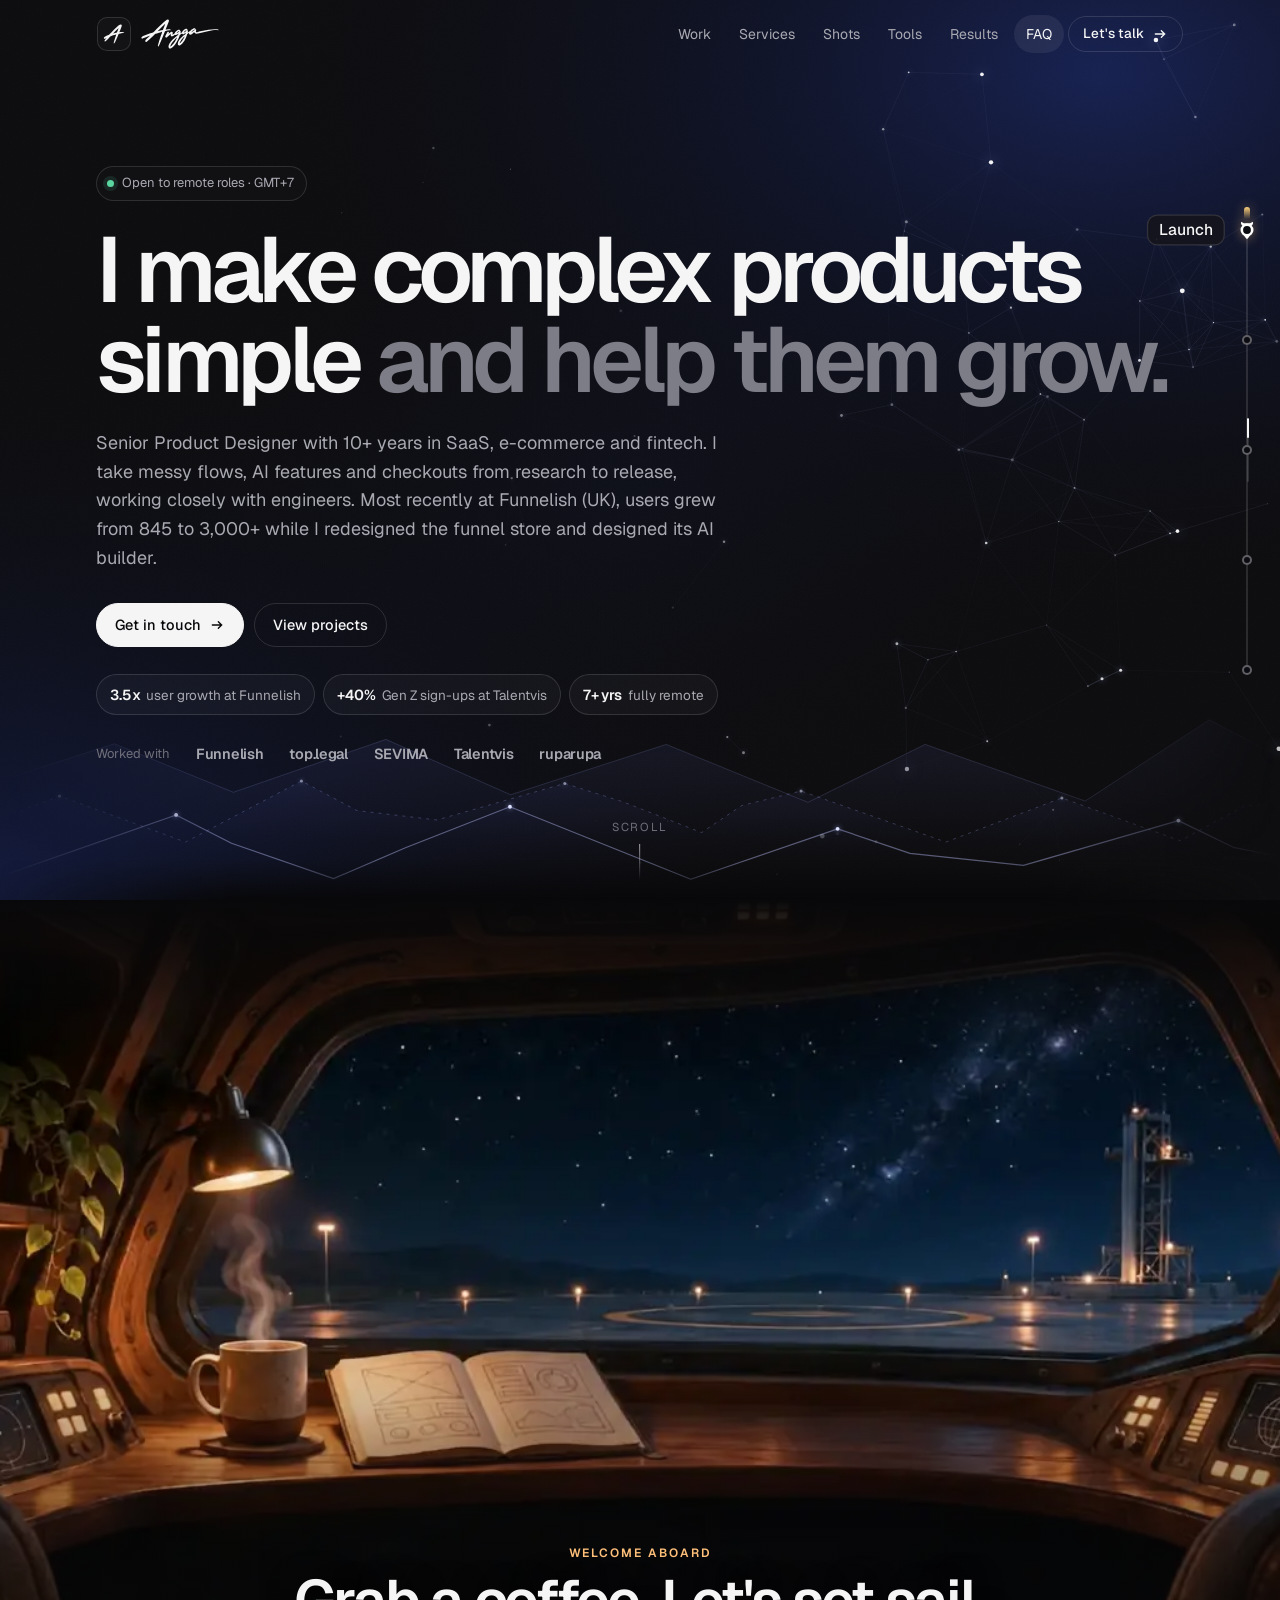
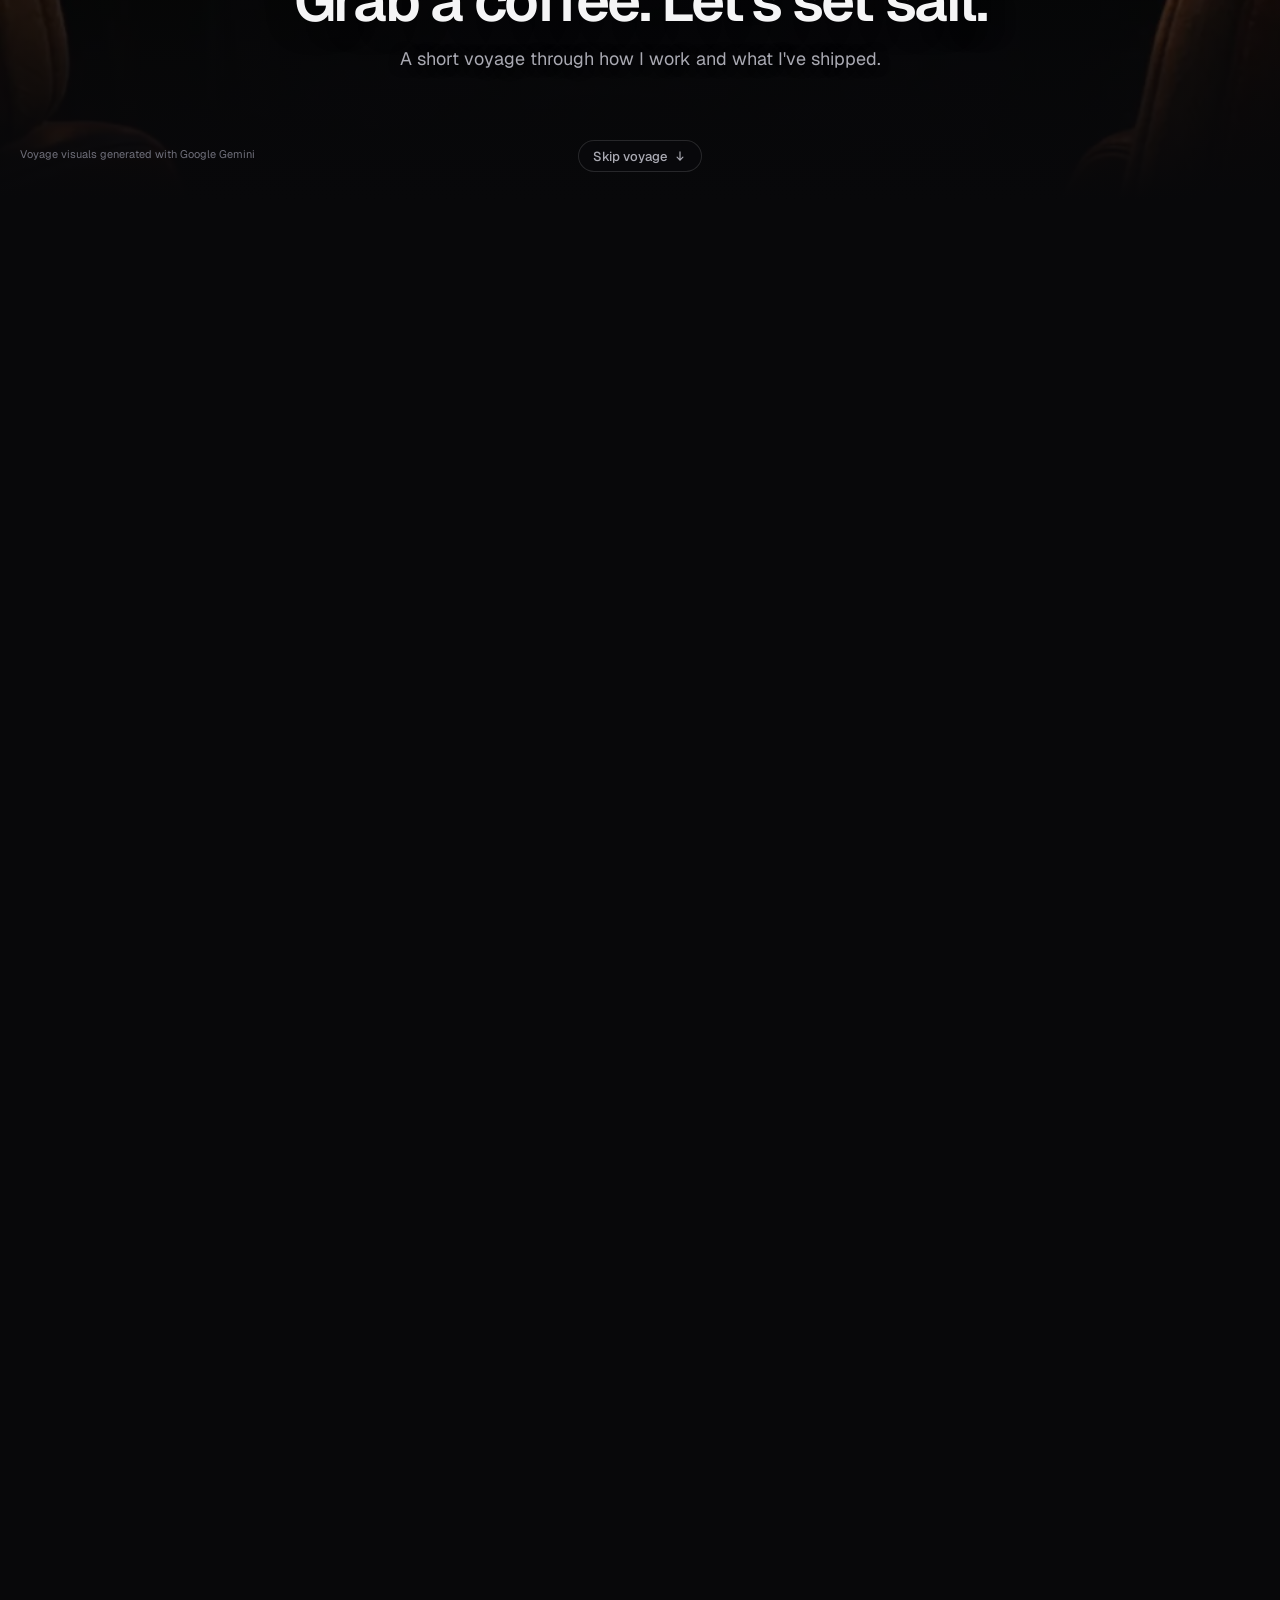
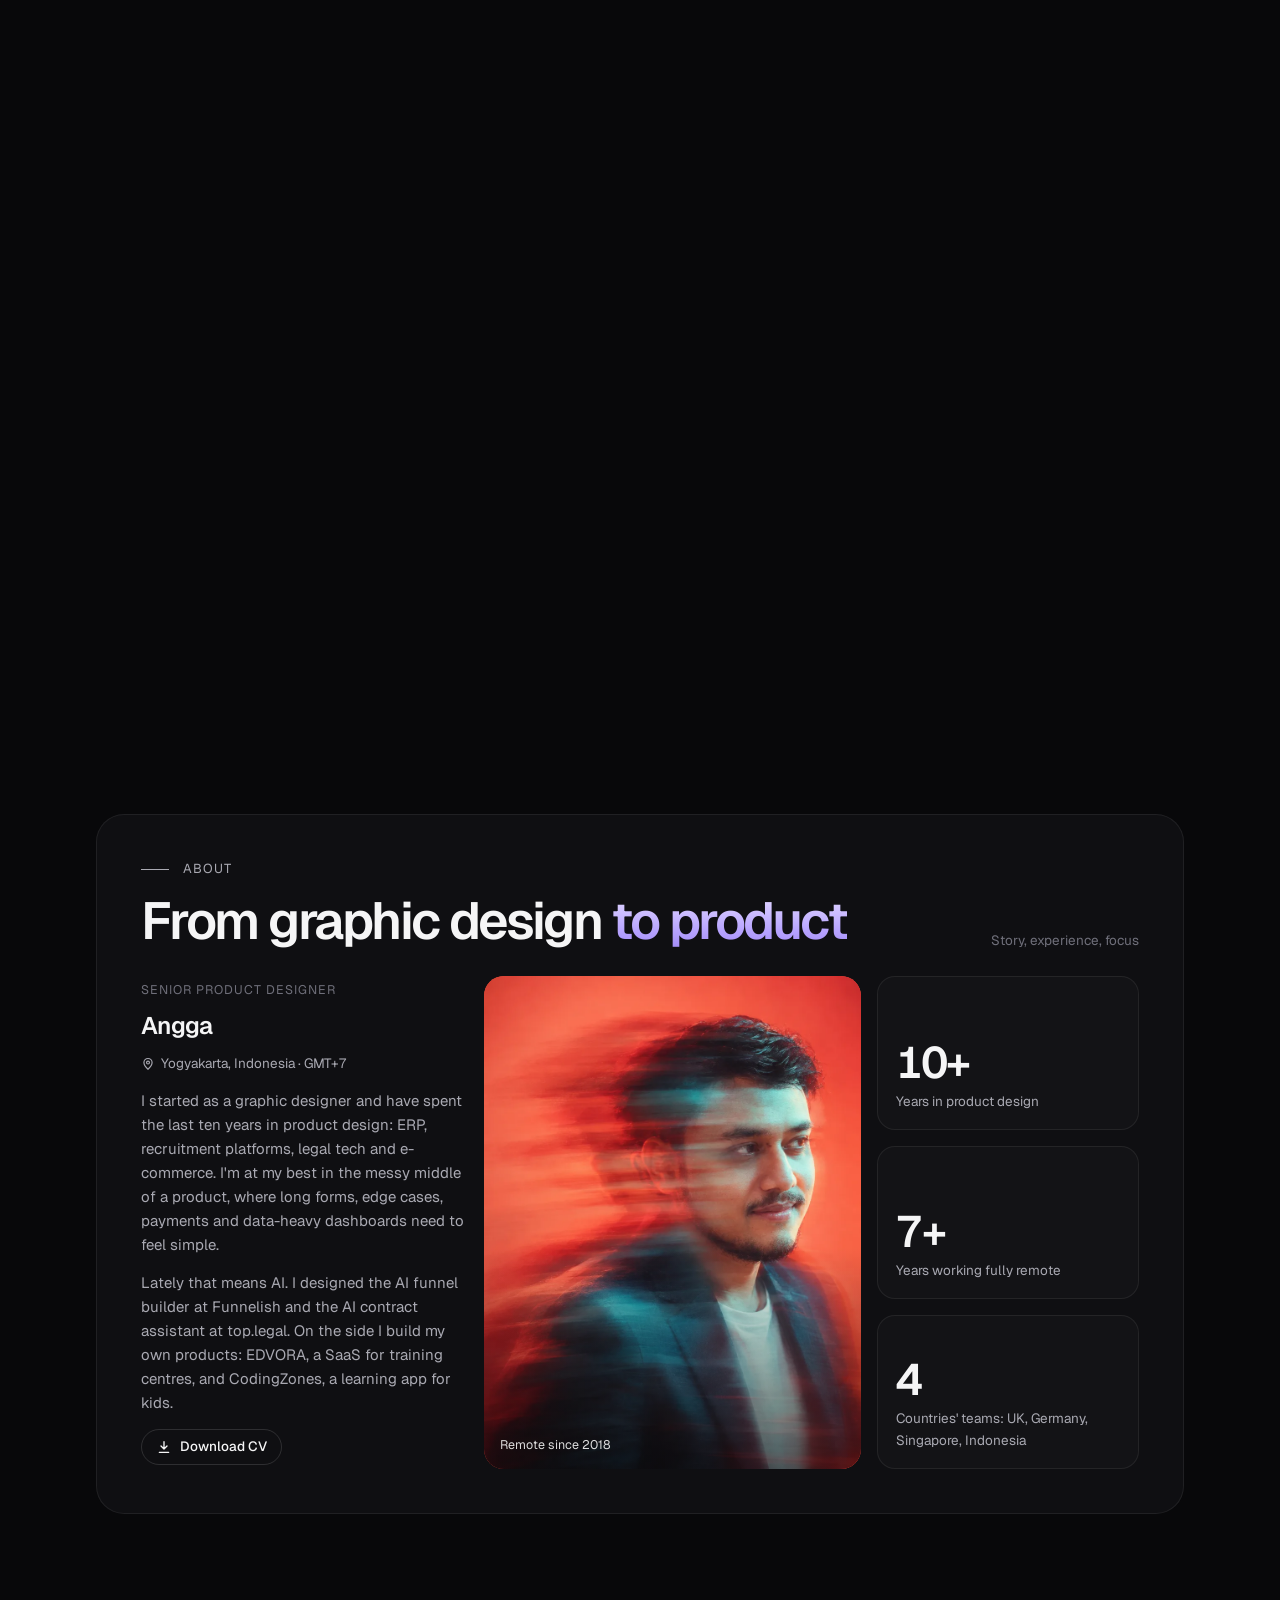
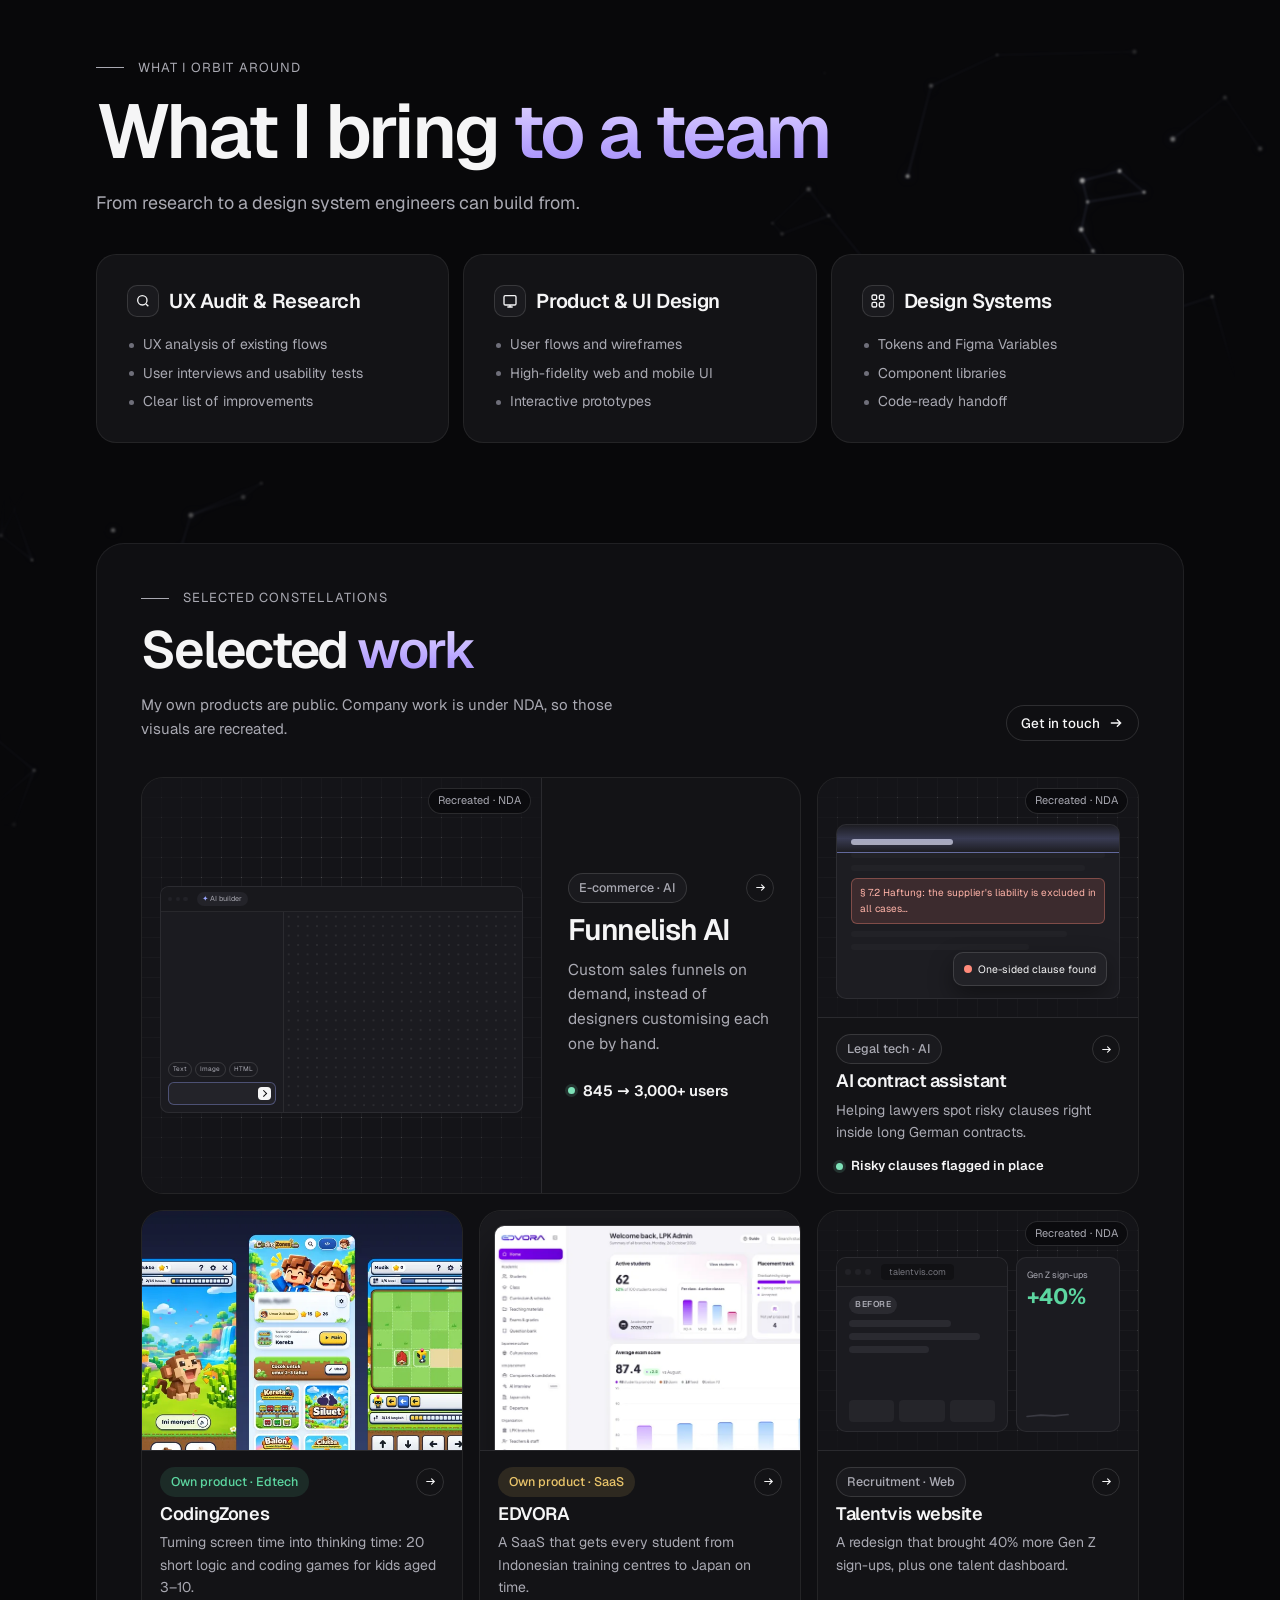
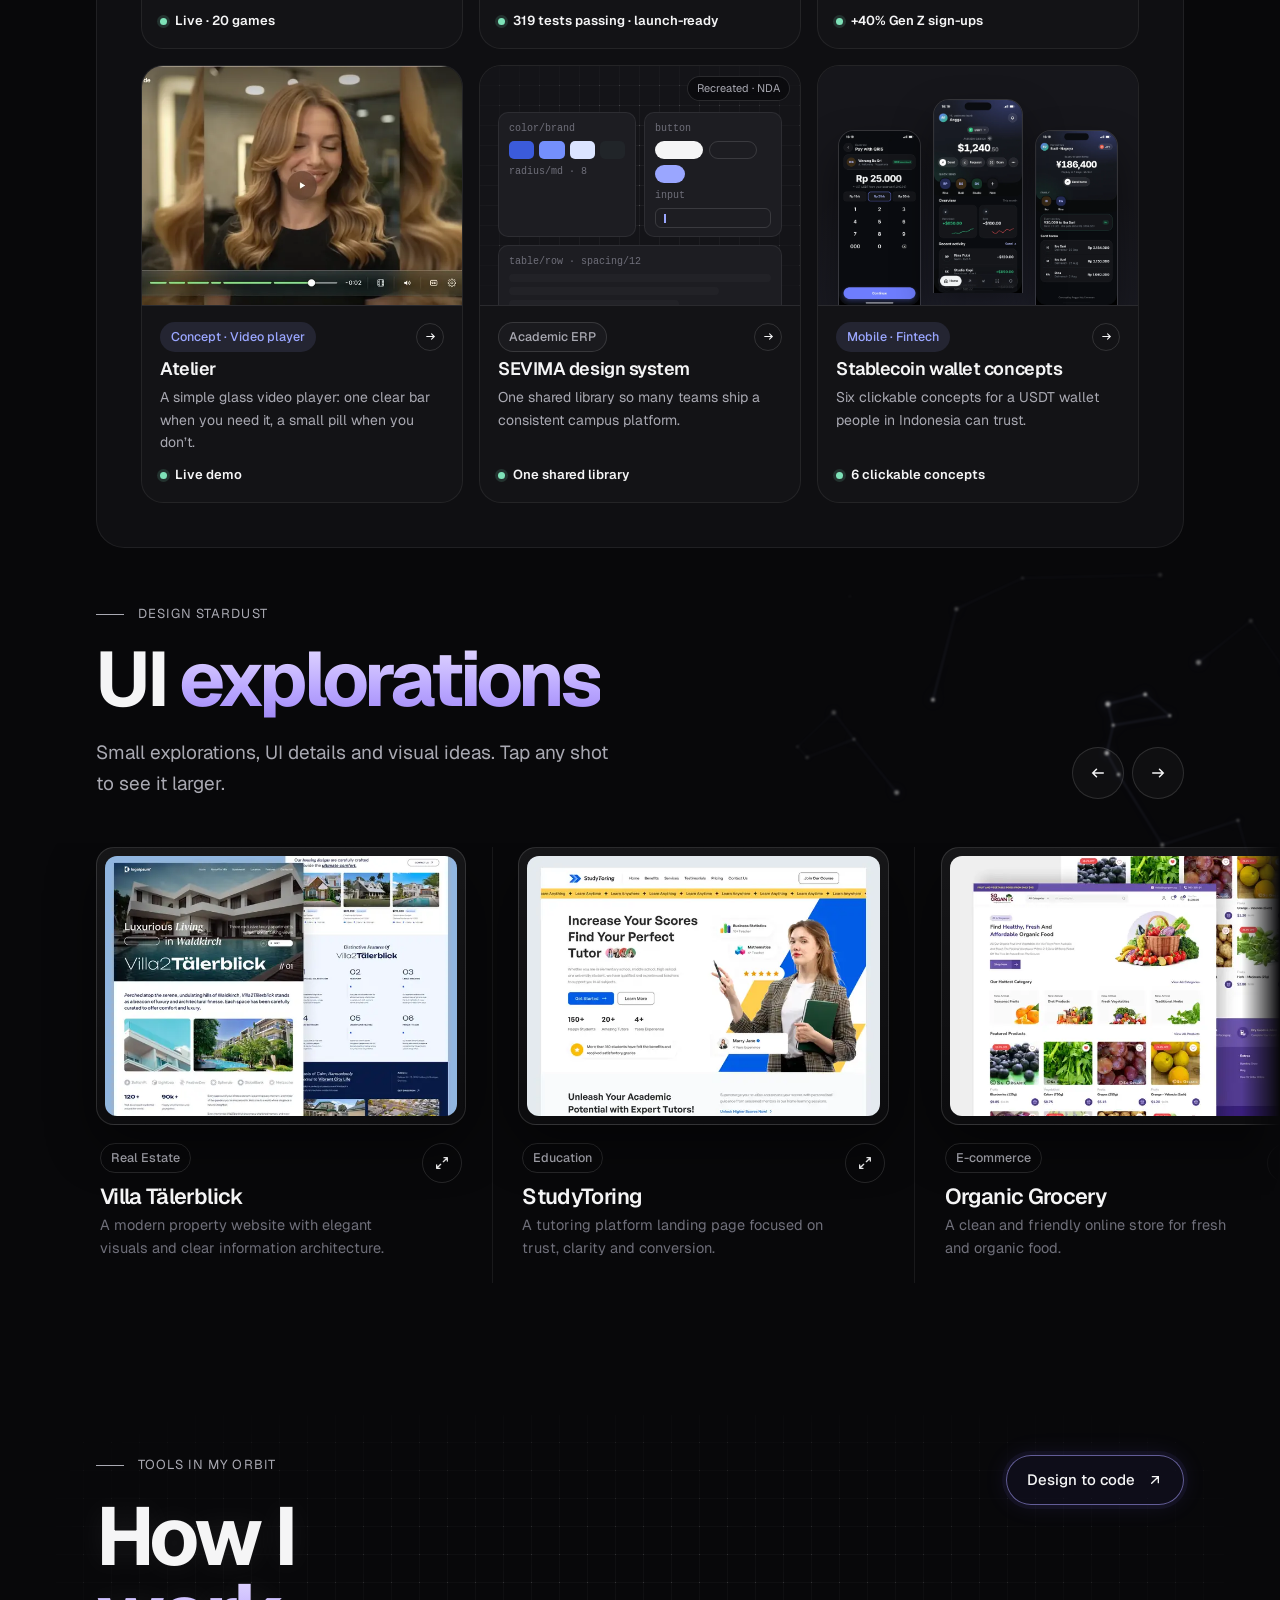
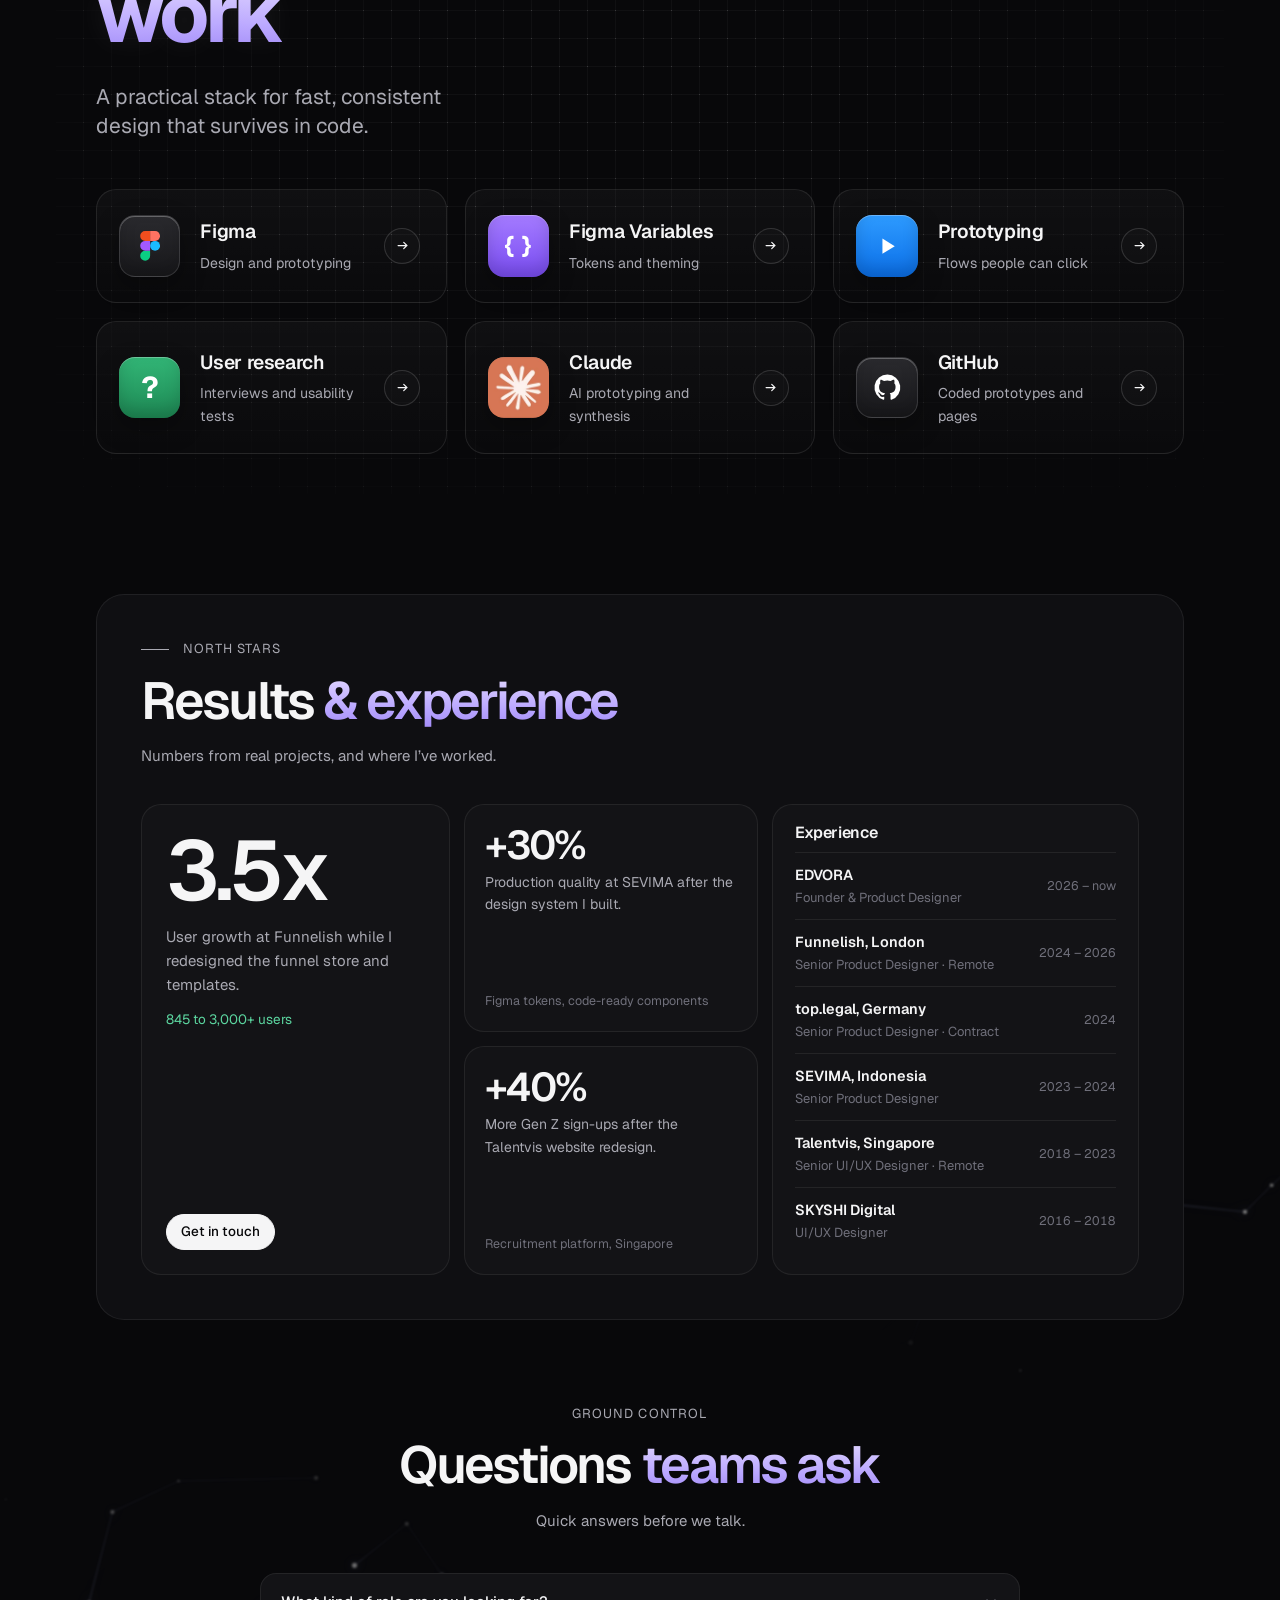
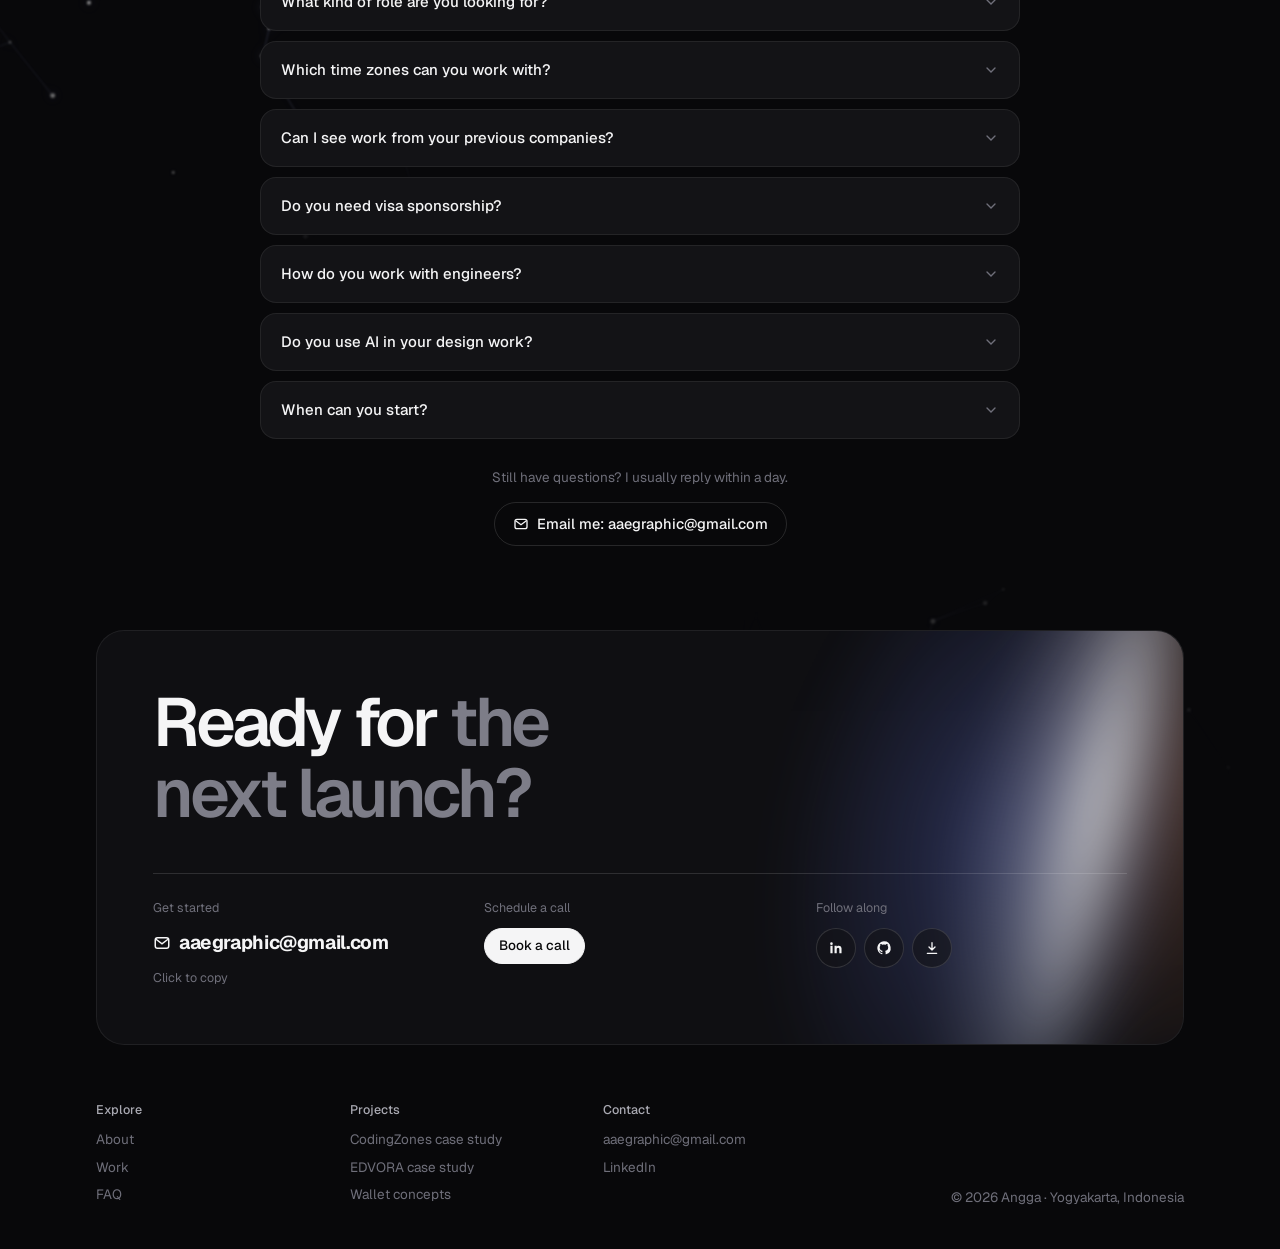
==== commit a6e2d2a1: "Add files via upload" ====
--- a/index.html
+++ b/index.html
@@ -15,7 +15,7 @@
 <script type="application/ld+json">{"@context": "https://schema.org", "@graph": [{"@type": "WebSite", "@id": "https://aaegraphic.com/#website", "url": "https://aaegraphic.com/", "name": "Angga Ady Ermawan – Senior Product Designer", "inLanguage": "en", "publisher": {"@id": "https://aaegraphic.com/#person"}}, {"@type": "ProfilePage", "@id": "https://aaegraphic.com/#profile", "url": "https://aaegraphic.com/", "name": "Angga Ady Ermawan – Senior Product Designer portfolio", "isPartOf": {"@id": "https://aaegraphic.com/#website"}, "mainEntity": {"@id": "https://aaegraphic.com/#person"}, "dateModified": "2026-11-12T08:30:00+07:00"}, {"@type": "Person", "@id": "https://aaegraphic.com/#person", "name": "Angga Ady Ermawan", "alternateName": "Angga", "jobTitle": "Senior Product Designer", "description": "Senior Product Designer with 10+ years in SaaS, ERP, e-commerce and fintech, and 7+ years working fully remote with teams in the UK, Germany and Singapore. Founder of EDVORA.", "url": "https://aaegraphic.com/", "image": "https://aaegraphic.com/assets/portrait.webp", "email": "mailto:aaegraphic@gmail.com", "address": {"@type": "PostalAddress", "addressLocality": "Yogyakarta", "addressCountry": "ID"}, "alumniOf": {"@type": "CollegeOrUniversity", "name": "Indonesian Institute of the Arts (ISI Yogyakarta)"}, "knowsLanguage": ["English", "Indonesian"], "knowsAbout": ["Product design", "UX design", "UI design", "Design systems", "Design tokens", "Figma", "SaaS", "Fintech", "E-commerce checkout", "Payment flows", "AI product design", "Dashboards", "User research", "Prototyping", "Remote work"], "hasOccupation": {"@type": "Occupation", "name": "Senior Product Designer", "occupationLocation": {"@type": "Country", "name": "Indonesia"}, "skills": "Product UX, design systems, AI product design, checkout and payment UX, dashboards"}, "worksFor": {"@type": "Organization", "name": "EDVORA", "url": "https://edvora.pro"}, "sameAs": ["https://www.linkedin.com/in/awanae/", "https://github.com/aaegraphic-coder"]}, {"@type": "FAQPage", "@id": "https://aaegraphic.com/#faq", "mainEntity": [{"@type": "Question", "name": "What kind of role are you looking for?", "acceptedAnswer": {"@type": "Answer", "text": "A remote Senior Product Designer role at a product company, full-time or a long-term contract. I do my best work on complex products: SaaS, fintech, e-commerce and data-heavy dashboards."}}, {"@type": "Question", "name": "Which time zones can you work with?", "acceptedAnswer": {"@type": "Answer", "text": "I'm in GMT+7 and have worked with teams in the UK, Germany and Singapore. I can overlap several hours with Europe or the US East Coast, and I keep async updates clear so nobody waits on me."}}, {"@type": "Question", "name": "Can I see work from your previous companies?", "acceptedAnswer": {"@type": "Answer", "text": "That work is under NDA, so the visuals here are recreated. In an interview I walk through the real process, decisions and results live."}}, {"@type": "Question", "name": "Do you need visa sponsorship?", "acceptedAnswer": {"@type": "Answer", "text": "No. I work remotely from Indonesia, either as an employee through an employer of record or as a contractor through Deel or a similar platform. Both keep things simple on your side."}}, {"@type": "Question", "name": "How do you work with engineers?", "acceptedAnswer": {"@type": "Answer", "text": "I involve them early, share prototypes before high-fidelity, and hand off with every state, token and edge case documented. Then I review the build before release."}}, {"@type": "Question", "name": "Do you use AI in your design work?", "acceptedAnswer": {"@type": "Answer", "text": "Yes. I designed AI features at Funnelish and top.legal, and I use AI tools to build coded prototypes and speed up research synthesis. The design decisions stay mine."}}, {"@type": "Question", "name": "When can you start?", "acceptedAnswer": {"@type": "Answer", "text": "Usually within one to two weeks after we agree."}}]}]}</script>
 <meta name="description" content="Senior Product Designer for AI features and checkout in SaaS. 10+ years, 7+ fully remote with UK, German and Singapore teams. Based in Yogyakarta, Indonesia.">
 <meta property="og:title" content="Angga Ady Ermawan – Senior Product Designer">
-<meta property="og:description" content="I design AI features and checkouts people trust. 10+ years in product design, 7+ years remote.">
+<meta property="og:description" content="I make complex products simple and help them grow. 10+ years in product design, 7+ years remote.">
 <meta property="og:image" content="https://aaegraphic.com/assets/og-portfolio.jpg">
 <meta property="og:url" content="https://aaegraphic.com/">
 <meta name="theme-color" content="#08080A">
@@ -66,8 +66,8 @@
   <div class="mtn" aria-hidden="true"><svg class="m m0" viewBox="0 0 2400 400" preserveAspectRatio="xMidYMax slice"><defs><linearGradient id="ma" x1="0" y1="0" x2="0" y2="1"><stop offset="0" stop-color="#7b86ff" stop-opacity=".10"/><stop offset=".7" stop-color="#7b86ff" stop-opacity="0"/></linearGradient></defs><path class="a" d="M-80 152 L-5 191 L126 230 L241 192 L365 152 L554 229 L796 145 L994 233 L1241 153 L1466 245 L1652 153 L1906 243 L2103 114 L2352 245 L2480 400 L-80 400 Z"/><path class="l" d="M-80 152 L-5 191 L126 230 L241 192 L365 152 L554 229 L796 145 L994 233 L1241 153 L1466 245 L1652 153 L1906 243 L2103 114 L2352 245"/><g class="d"></g></svg><svg class="m m1" viewBox="0 0 2400 400" preserveAspectRatio="xMidYMax slice"><path class="a" d="M-80 216 L82 310 L278 235 L478 308 L662 211 L750 258 L877 273 L1080 215 L1172 244 L1297 293 L1361 250 L1455 227 L1685 308 L1869 238 L2057 306 L2158 251 L2261 239 L2418 309 L2480 400 L-80 400 Z"/><path class="l" d="M-80 216 L82 310 L278 235 L478 308 L662 211 L750 258 L877 273 L1080 215 L1172 244 L1297 293 L1361 250 L1455 227 L1685 308 L1869 238 L2057 306 L2158 251 L2261 239 L2418 309"/><g class="d"><circle cx="278" cy="235" r="2.4"/><circle cx="662" cy="211" r="2.4"/><circle cx="1080" cy="215" r="2.4"/><circle cx="1455" cy="227" r="2.4"/><circle cx="1869" cy="238" r="2.4"/><circle cx="2261" cy="239" r="2.4"/></g></svg><svg class="m m2" viewBox="0 0 2400 400" preserveAspectRatio="xMidYMax slice"><path class="a" d="M-80 255 L183 363 L463 265 L551 310 L713 366 L827 317 L993 252 L1280 367 L1513 287 L1628 326 L1808 345 L2054 274 L2143 317 L2302 348 L2480 400 L-80 400 Z"/><path class="l" d="M-80 255 L183 363 L463 265 L551 310 L713 366 L827 317 L993 252 L1280 367 L1513 287 L1628 326 L1808 345 L2054 274 L2143 317 L2302 348"/><g class="d"><circle cx="463" cy="265" r="3"/><circle cx="993" cy="252" r="3"/><circle cx="1513" cy="287" r="3"/><circle cx="2054" cy="274" r="3"/></g></svg></div>
   <div class="wrap">
     <span class="status" data-s><i></i>Open to remote roles &middot; GMT+7</span>
-    <h1 id="hero-title" data-s>I design AI features <span class="dim">and checkouts people trust.</span></h1>
-    <p class="lede" data-s>Senior Product Designer with 10+ years in SaaS, e-commerce and fintech. At Funnelish (UK) I designed the AI funnel builder, the checkout and the design tokens while users grew from 845 to 3,000+. I work remotely from Indonesia, close to engineers, from research to release.</p>
+    <h1 id="hero-title" data-s>I make complex products simple <span class="dim">and help them grow.</span></h1>
+    <p class="lede" data-s>Senior Product Designer with 10+ years in SaaS, e-commerce and fintech. I take messy flows, AI features and checkouts from research to release, working closely with engineers. Most recently at Funnelish (UK), users grew from 845 to 3,000+ while I redesigned the funnel store and designed its AI builder.</p>
     <div class="ctas" data-s>
       <a class="btn primary" href="#contact">Get in touch <svg viewBox="0 0 24 24" fill="none" stroke="currentColor" stroke-width="2" stroke-linecap="round"><path d="M5 12h14m-5-5 5 5-5 5"/></svg></a>
       <a class="btn" href="#work">View projects</a>
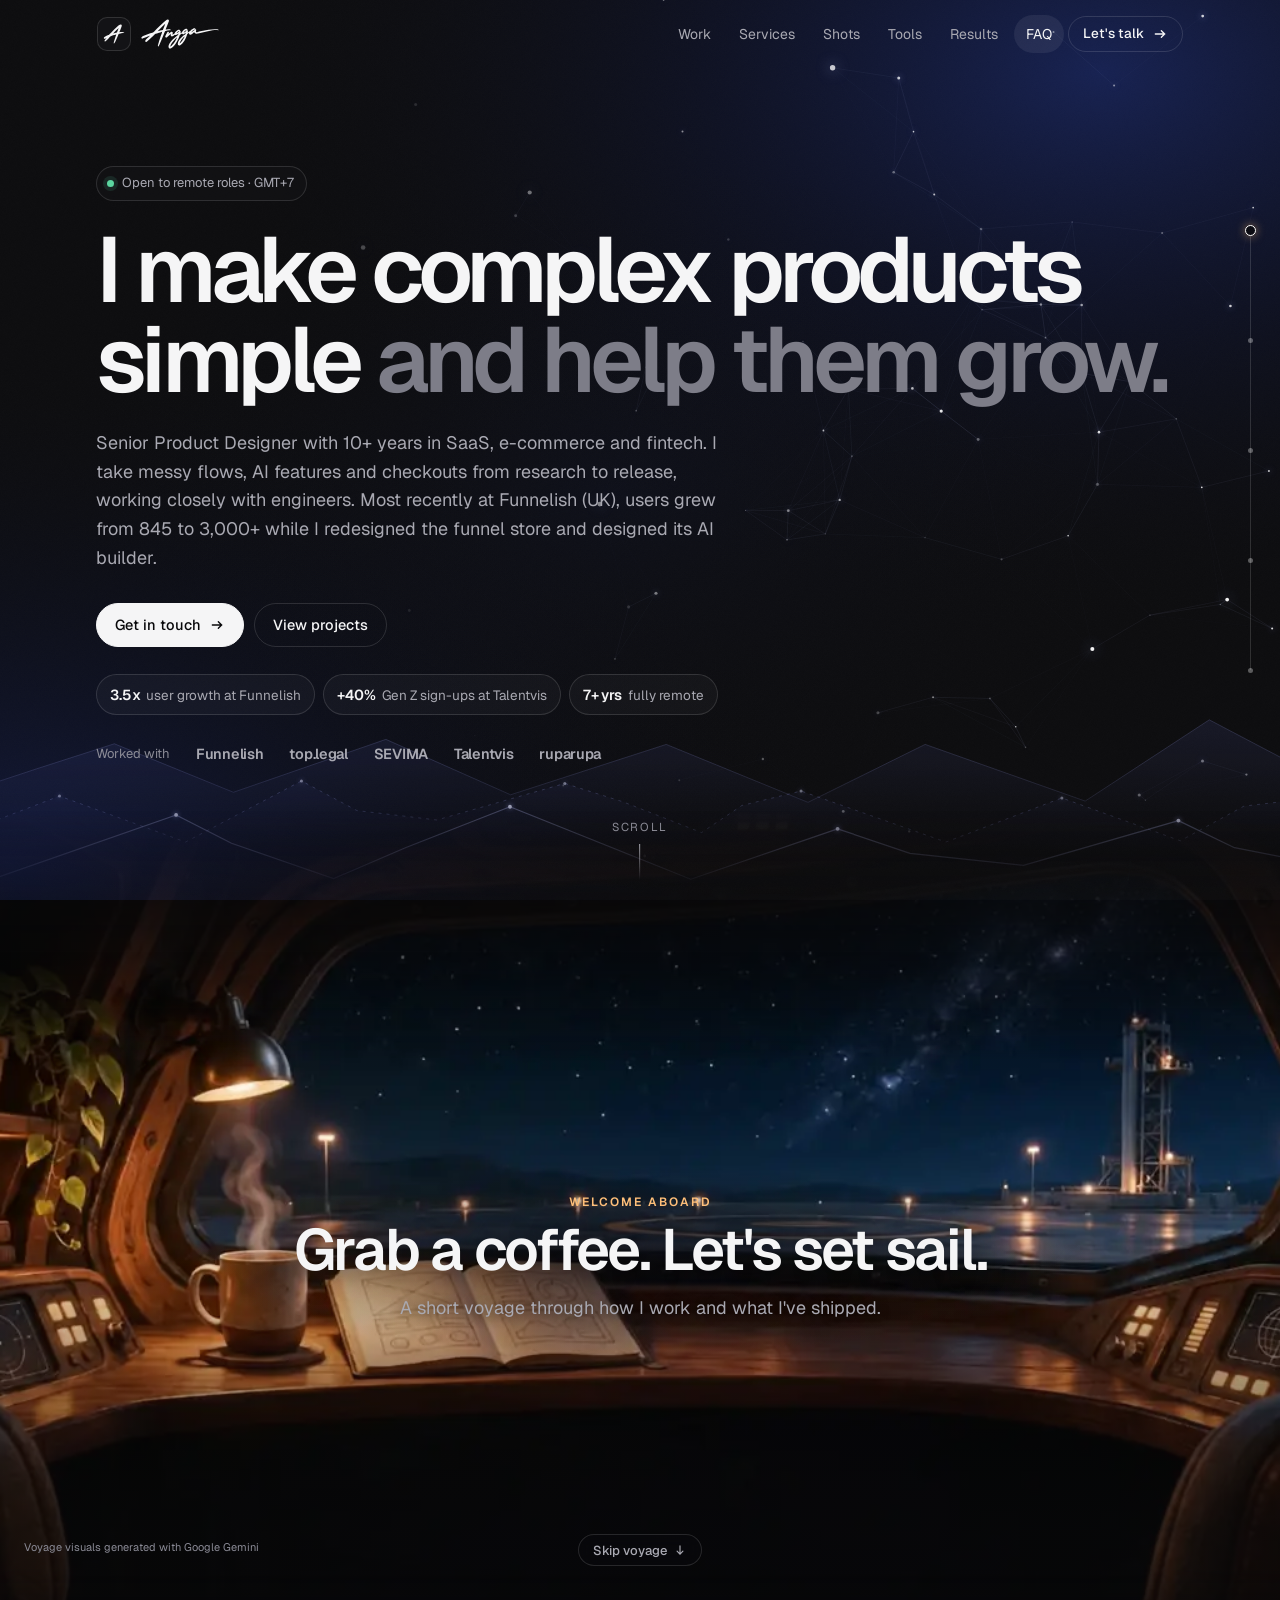
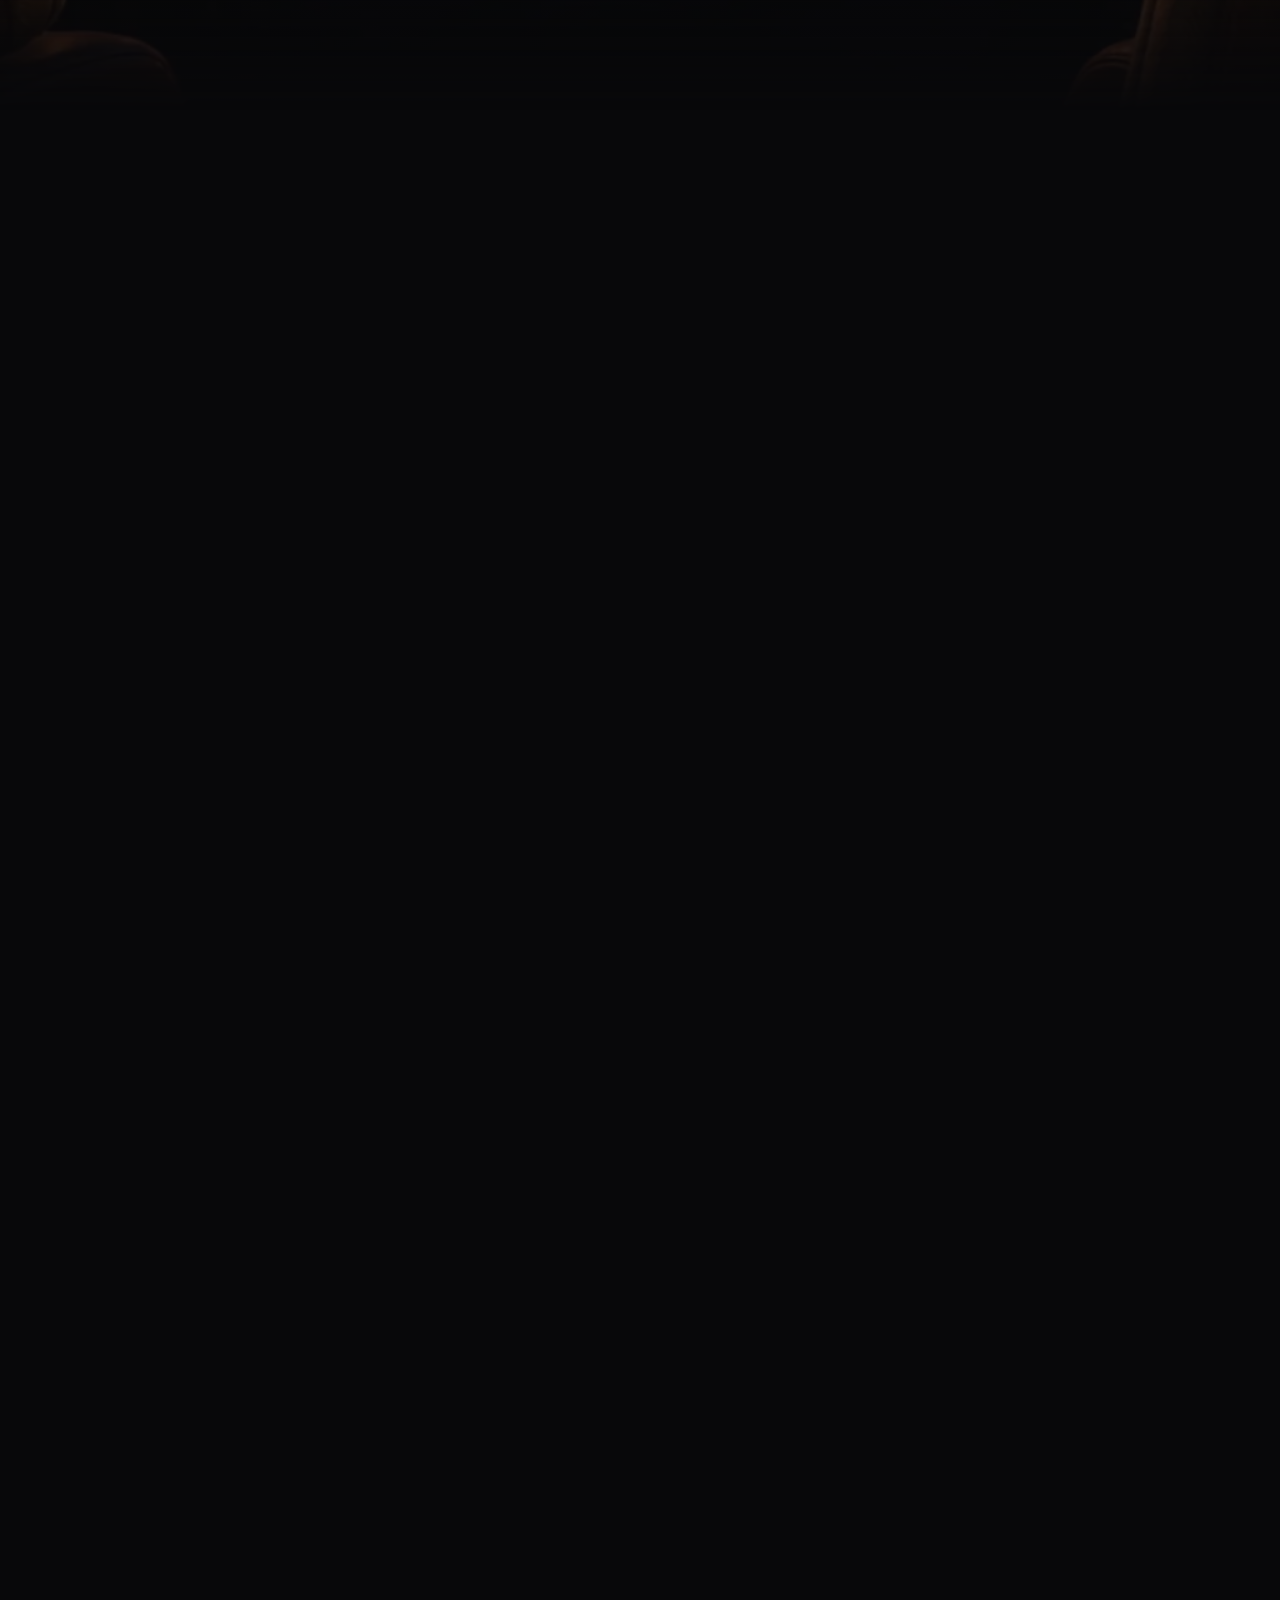
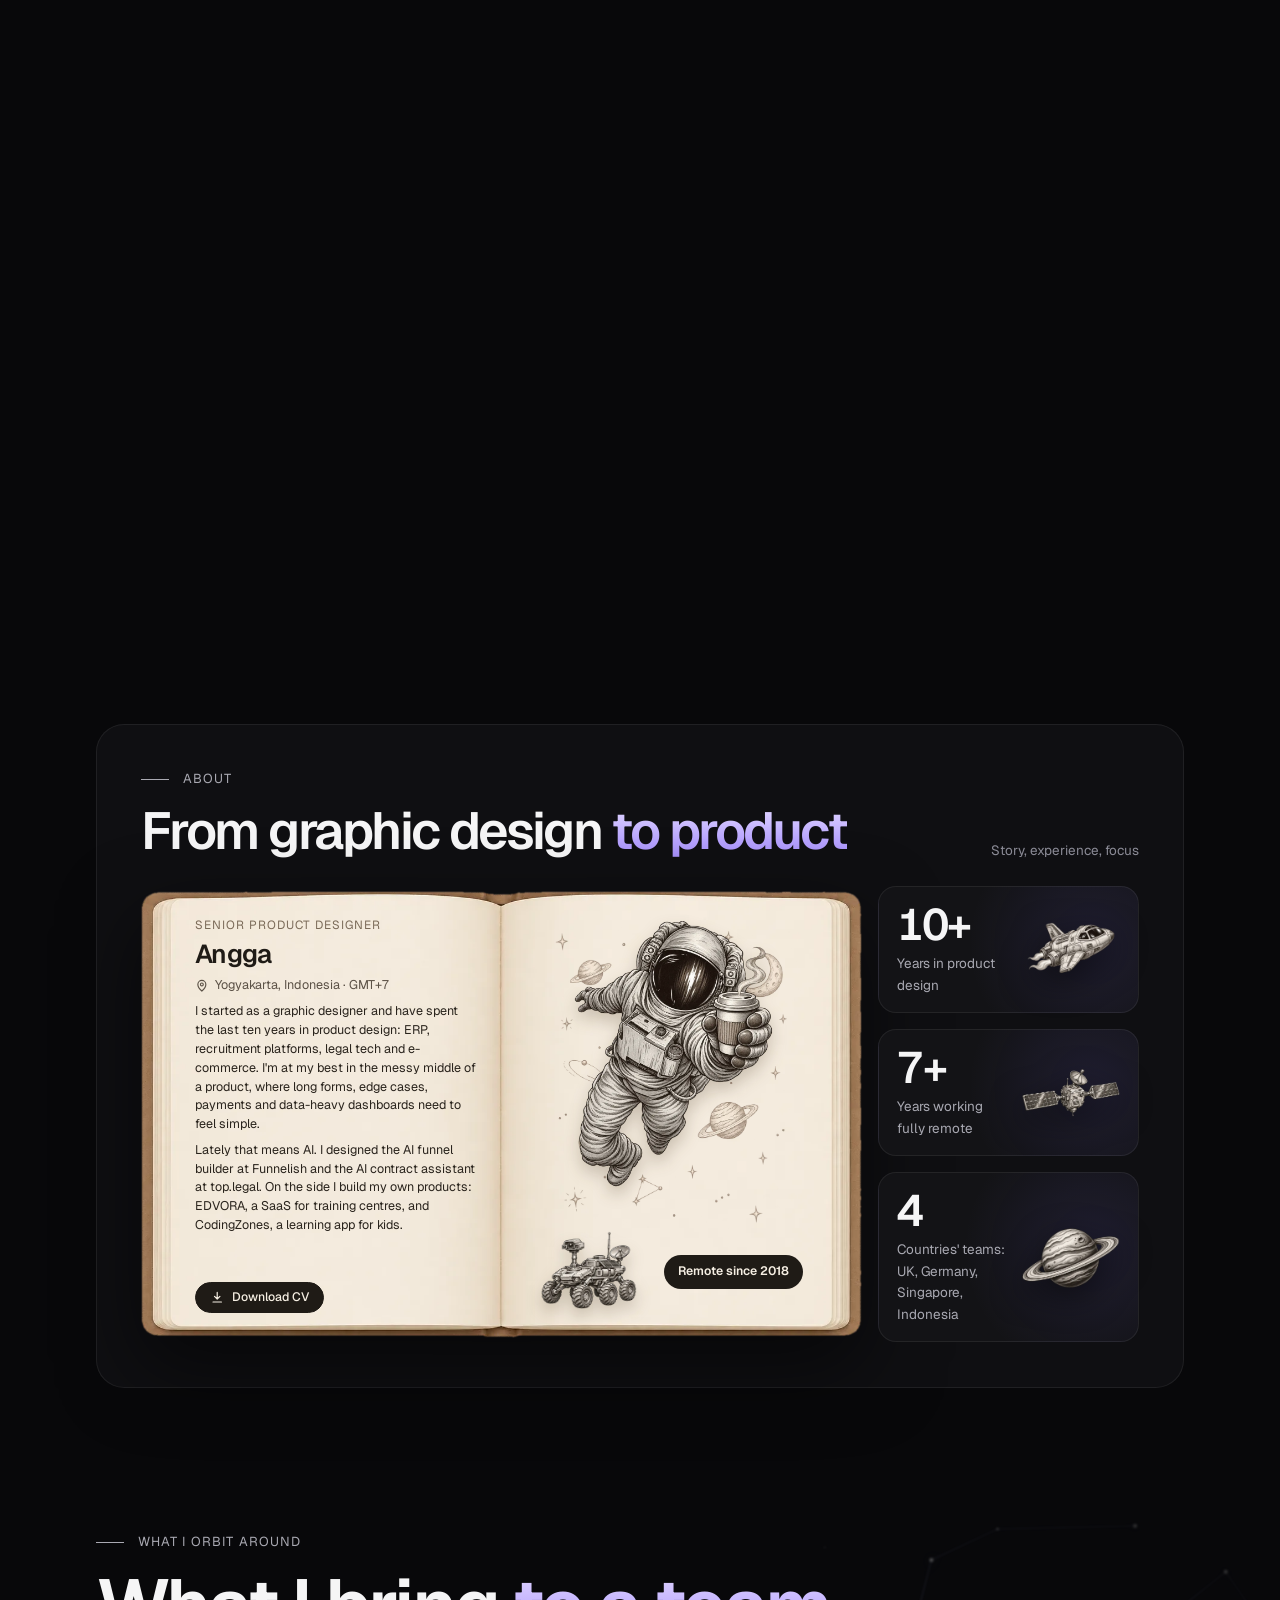
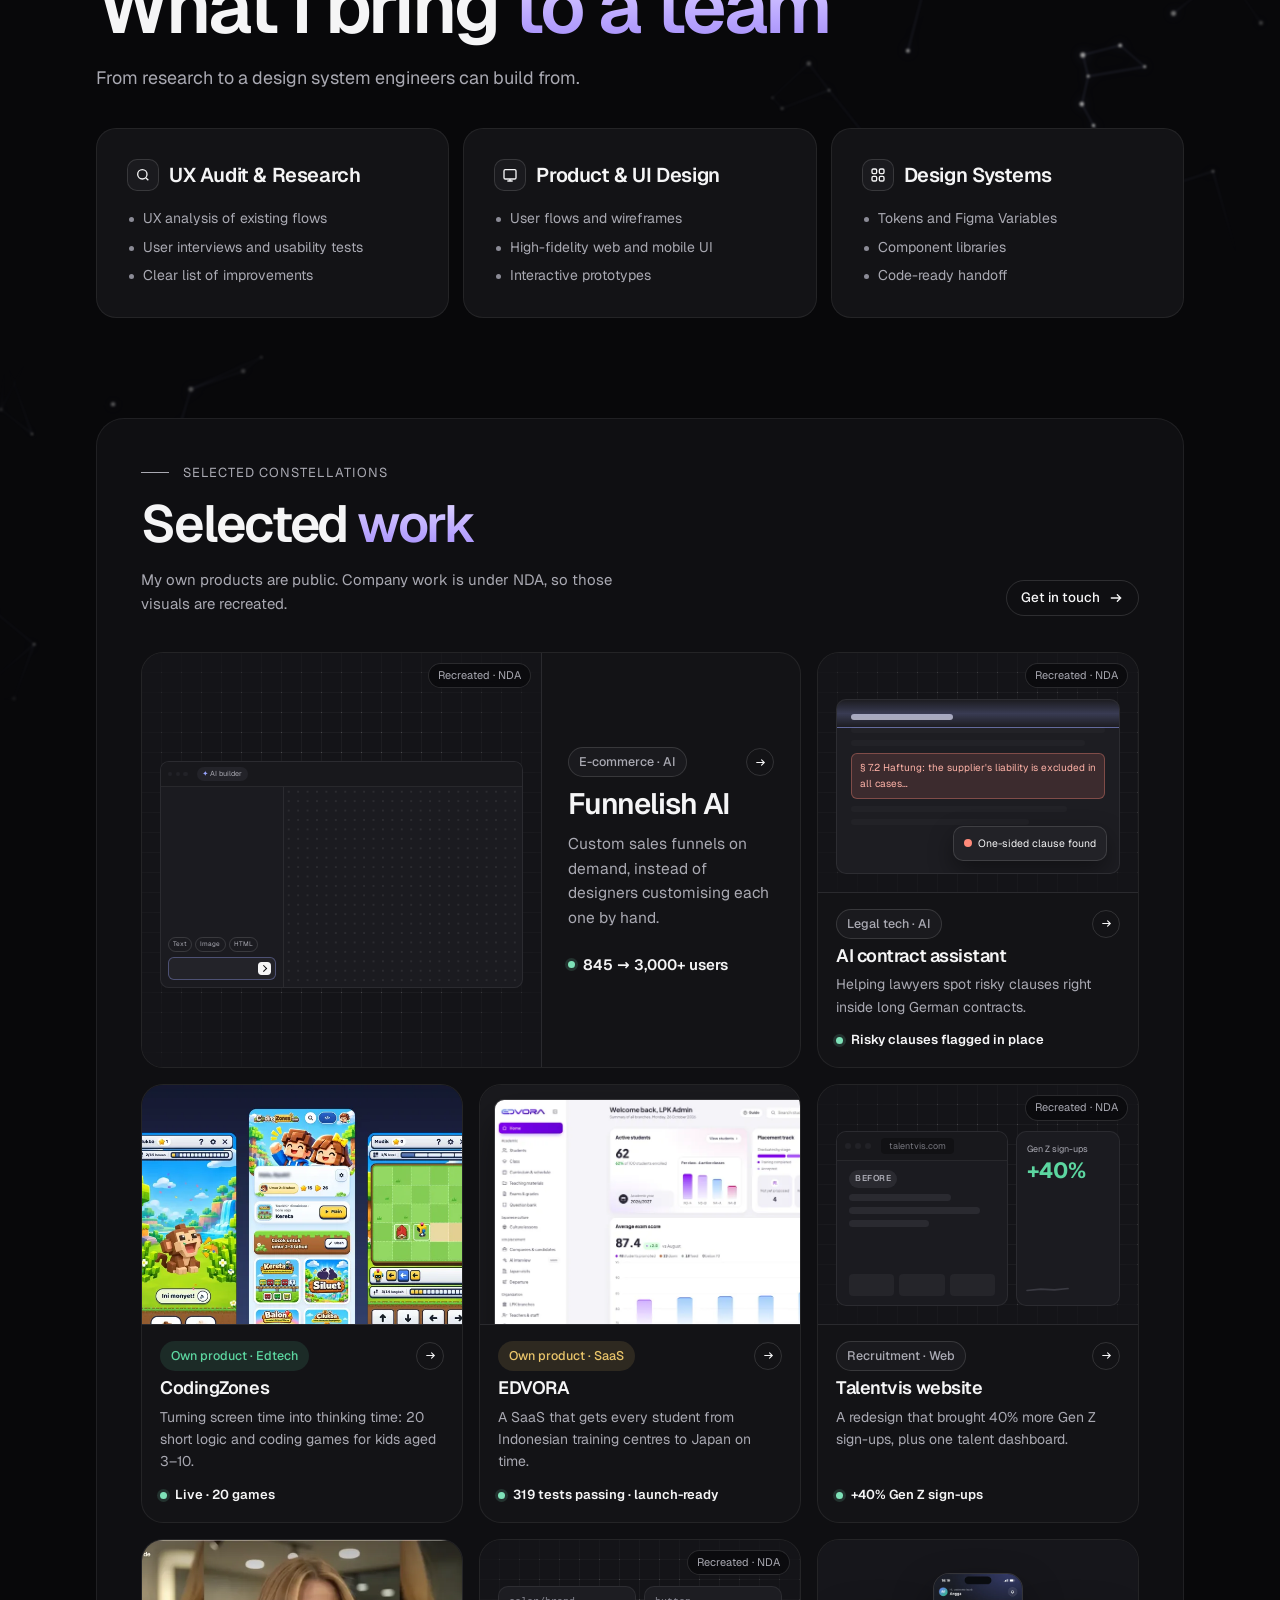
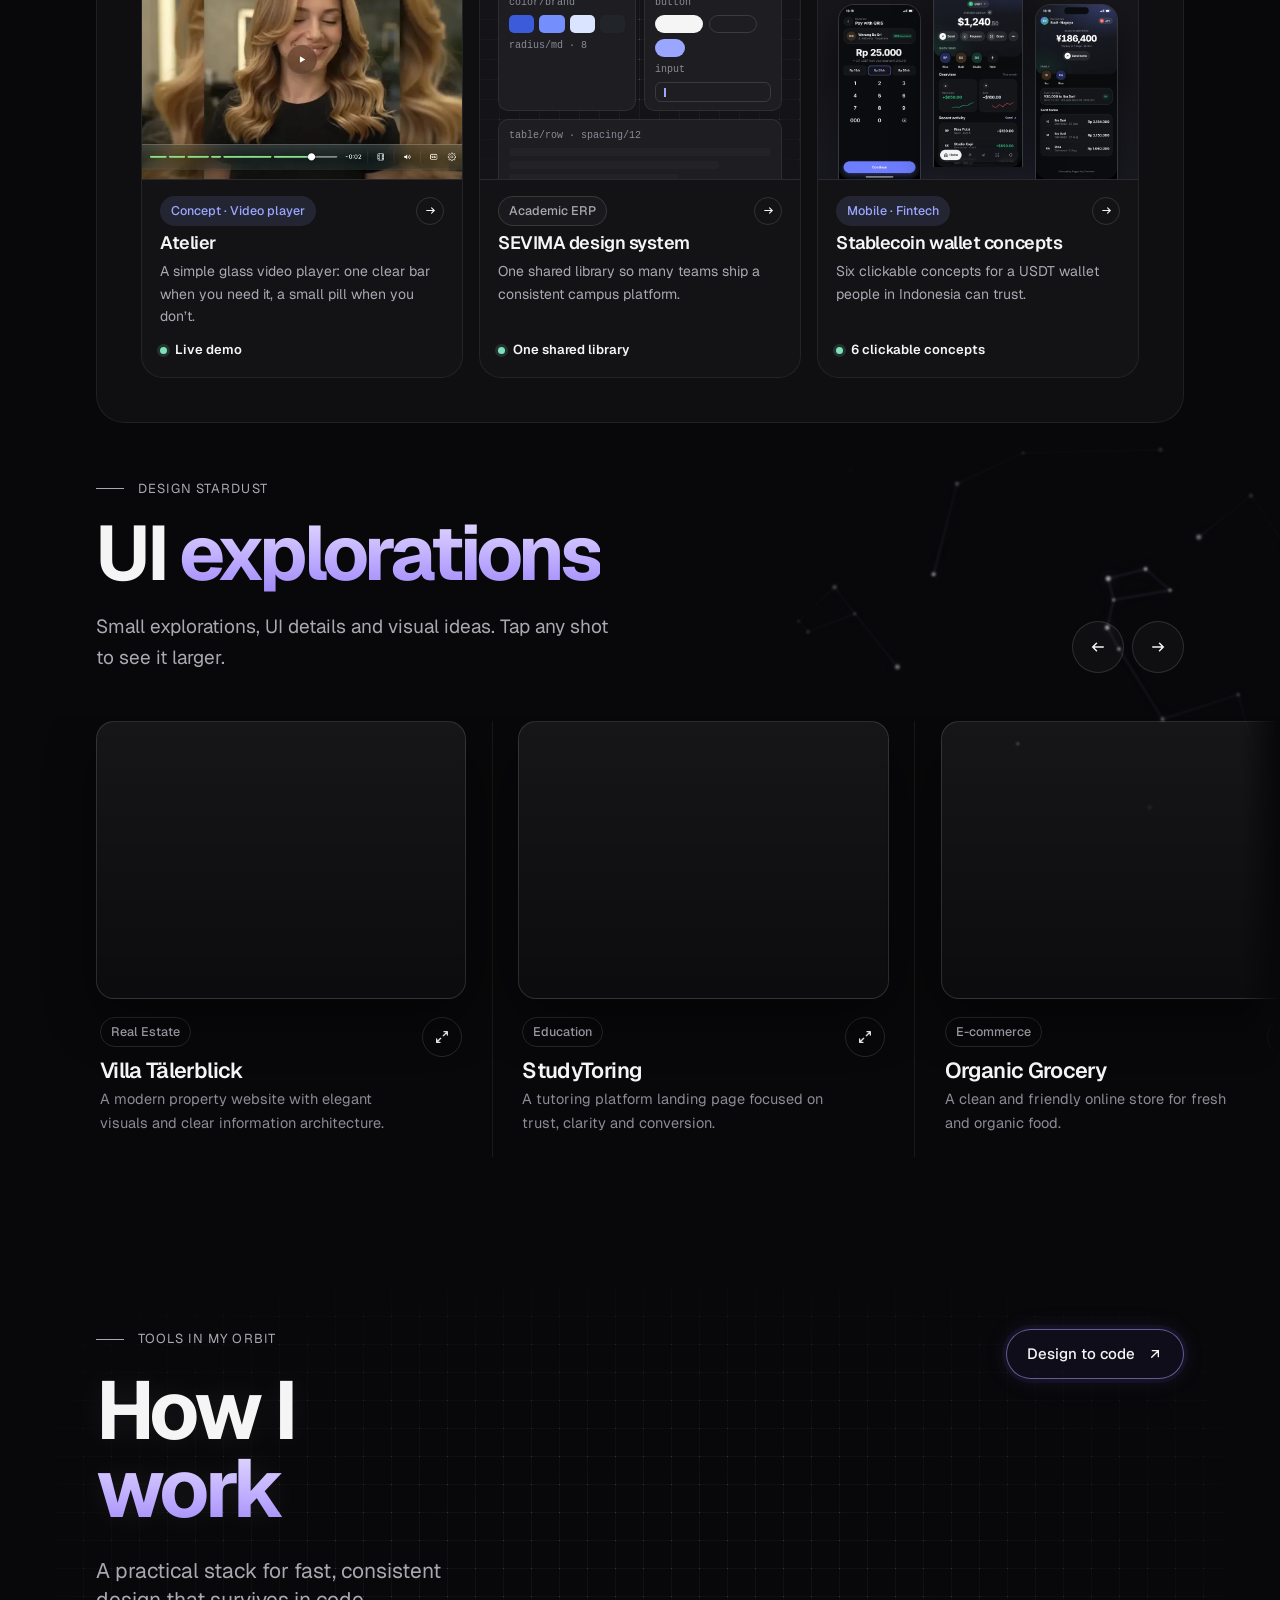
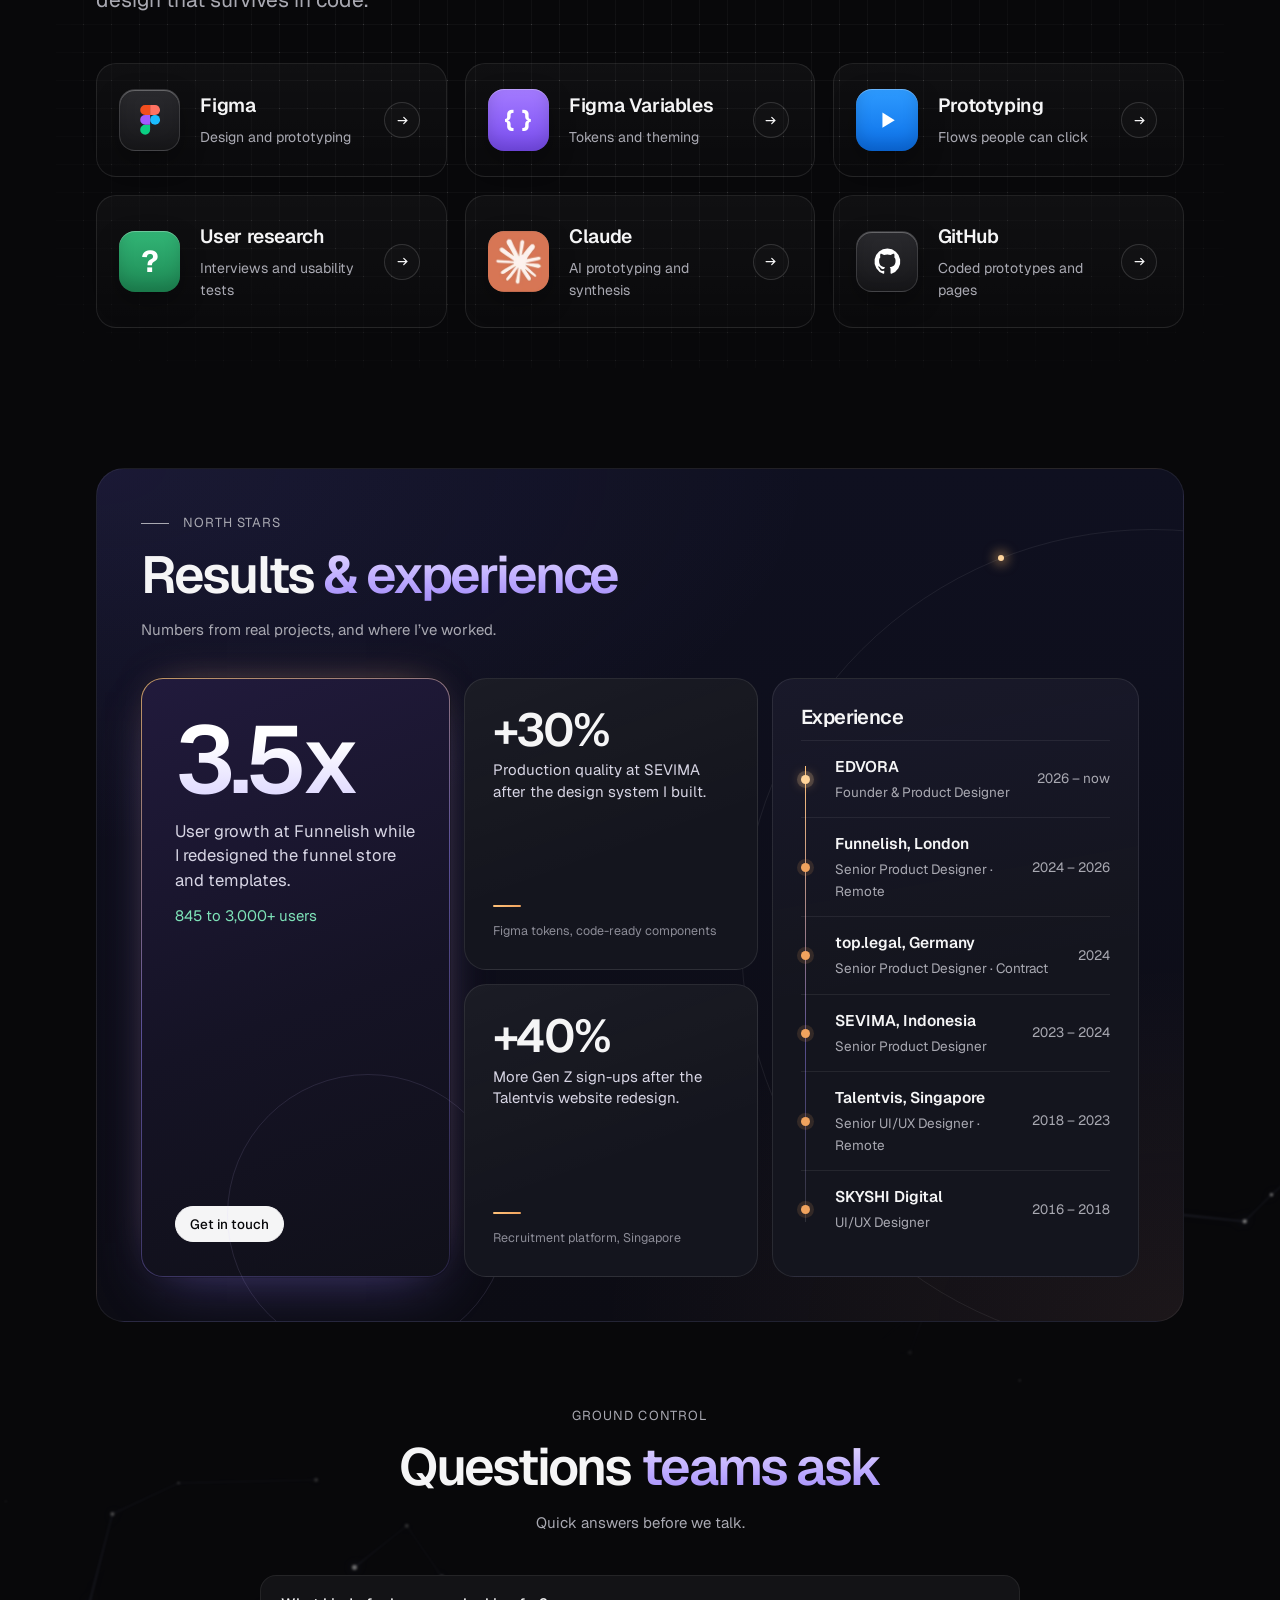
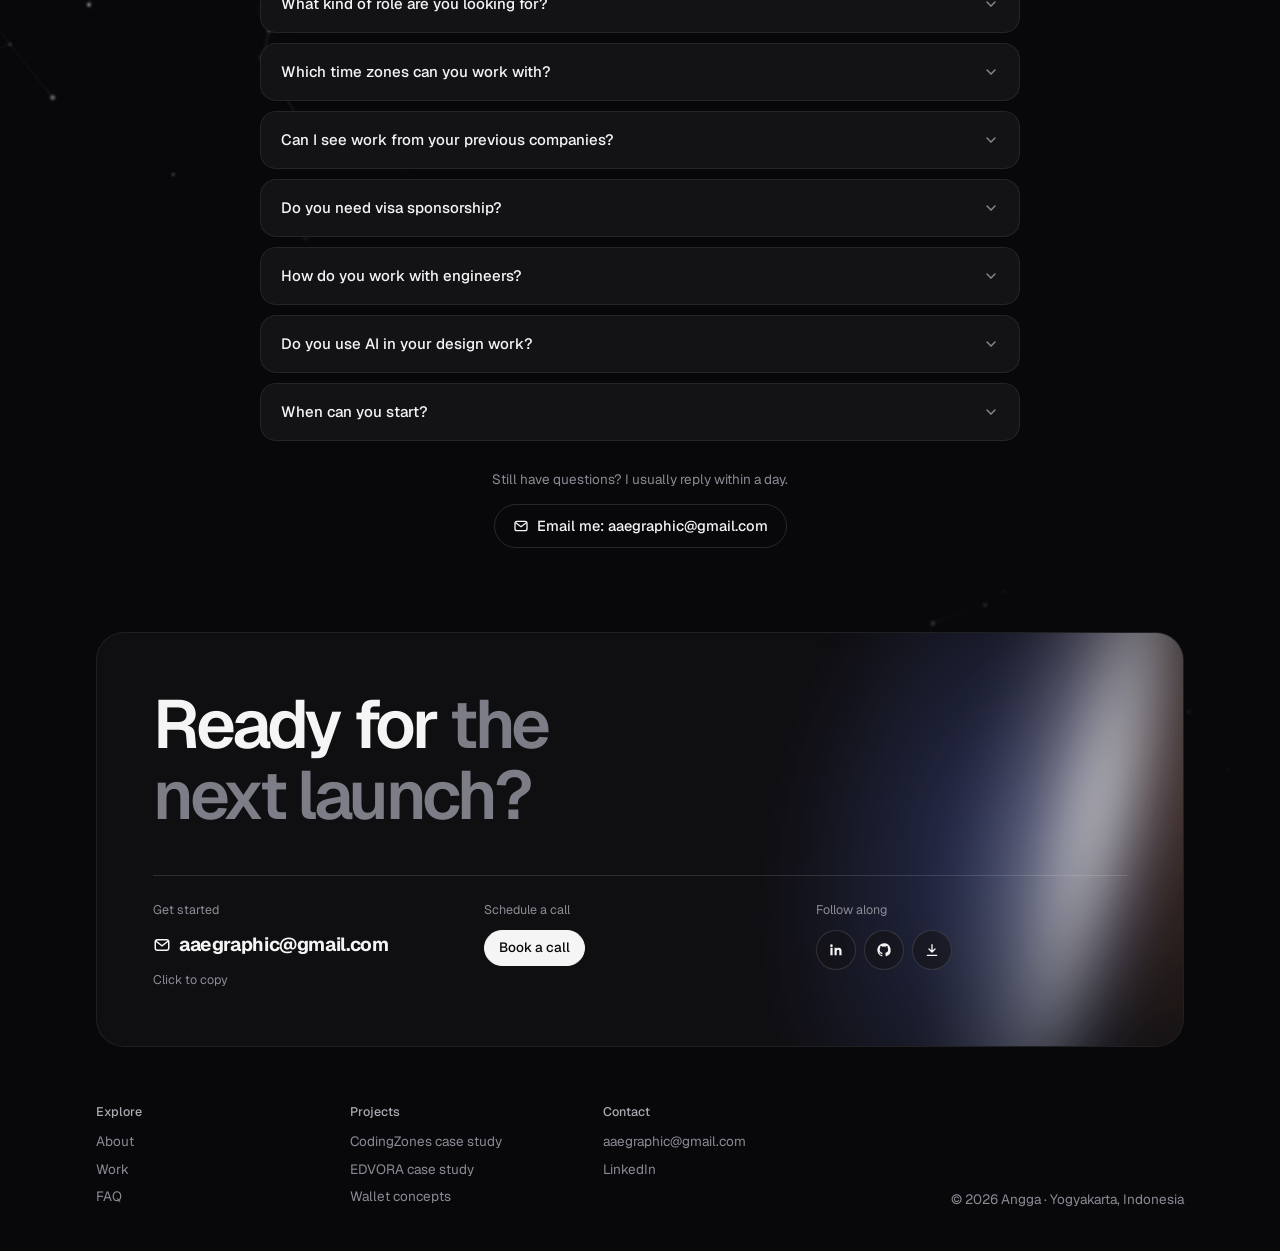
==== commit e7b92bb0: "Add files via upload" ====
--- a/index.html
+++ b/index.html
@@ -96,21 +96,27 @@
     <div class="panel" data-s>
       <div class="sec-head" style="margin-bottom:24px" data-s><div><span class="tk-eyebrow">About</span><h2 id="about-title"><span class="vh">About Angga: </span>From graphic design <span class="tk-grad">to product</span></h2></div><span class="aside">Story, experience, focus</span></div>
       <div class="about">
+        <div class="book">
         <div class="bio" data-s>
           <span class="role">Senior Product Designer</span>
           <h3 class="name">Angga</h3>
           <span class="loc"><svg viewBox="0 0 24 24" fill="none" stroke="currentColor" stroke-width="2"><path d="M12 21s-7-6.2-7-11.5a7 7 0 0 1 14 0C19 14.8 12 21 12 21z"/><circle cx="12" cy="9.5" r="2.5"/></svg>Yogyakarta, Indonesia · GMT+7</span>
           <p>I started as a graphic designer and have spent the last ten years in product design: ERP, recruitment platforms, legal tech and e-commerce. I'm at my best in the messy middle of a product, where long forms, edge cases, payments and data-heavy dashboards need to feel simple.</p><p>Lately that means AI. I designed the AI funnel builder at Funnelish and the AI contract assistant at top.legal. On the side I build my own products: EDVORA, a SaaS for training centres, and CodingZones, a learning app for kids.</p>
-          <a class="btn sm" href="assets/Angga-Ady-Ermawan-CV.pdf" download><svg viewBox="0 0 24 24" fill="none" stroke="currentColor" stroke-width="2" stroke-linecap="round"><path d="M12 4v11m0 0-4.5-4.5M12 15l4.5-4.5M5 20h14"/></svg>Download CV</a>
+          <div class="bio-foot">
+            <a class="btn sm" href="assets/Angga-Ady-Ermawan-CV.pdf" download><svg viewBox="0 0 24 24" fill="none" stroke="currentColor" stroke-width="2" stroke-linecap="round"><path d="M12 4v11m0 0-4.5-4.5M12 15l4.5-4.5M5 20h14"/></svg>Download CV</a>
+            <img class="bio-rover" src="assets/ill-rover.webp" alt="" aria-hidden="true" width="560" height="374" loading="lazy" decoding="async">
+          </div>
         </div>
-        <div class="portrait" data-s>
-          <img src="assets/portrait.webp" alt="Angga" width="900" height="1200" loading="lazy" decoding="async">
-          <span>Remote since 2018</span>
+        <div class="portrait astro" data-s>
+          <img src="assets/astronaut.webp" alt="Illustration of an astronaut floating in space, offering a cup of coffee" width="726" height="1000" loading="lazy" decoding="async">
+          <span class="astro-badge">Remote since 2018</span>
+          <img class="page-rover" src="assets/ill-rover.webp" alt="" aria-hidden="true" width="560" height="374" loading="lazy" decoding="async">
+        </div>
         </div>
         <div class="stats">
-          <div class="stat" data-s><b>10+</b><span>Years in product design</span></div>
-          <div class="stat" data-s><b>7+</b><span>Years working fully remote</span></div>
-          <div class="stat" data-s><b>4</b><span>Countries' teams: UK, Germany, Singapore, Indonesia</span></div>
+          <div class="stat ill" data-s><img class="stat-ill ship" src="assets/ill-ship.webp" alt="" aria-hidden="true" width="480" height="312" loading="lazy" decoding="async"><b>10+</b><span>Years in product design</span></div>
+          <div class="stat ill" data-s><img class="stat-ill satellite" src="assets/ill-satellite.webp" alt="" aria-hidden="true" width="520" height="254" loading="lazy" decoding="async"><b>7+</b><span>Years working fully remote</span></div>
+          <div class="stat ill" data-s><img class="stat-ill planet" src="assets/ill-planet.webp" alt="" aria-hidden="true" width="480" height="313" loading="lazy" decoding="async"><b>4</b><span>Countries' teams: UK, Germany, Singapore, Indonesia</span></div>
         </div>
       </div>
     </div>
@@ -209,7 +215,7 @@
       </div>
     </div>
   </div>
-  <div class="sh-track" id="sh-track" tabindex="0" aria-label="Design shots carousel"></div>
+  <div class="sh-track" id="sh-track" role="region" tabindex="0" aria-label="Design shots carousel"></div>
   <noscript><div class="wrap"><p>Enable JavaScript to see the design shots.</p></div></noscript>
 </section>
 <script>
--- a/assets/upgrade.css
+++ b/assets/upgrade.css
@@ -40,3 +40,156 @@
 @media (max-width:600px){.rail{display:none}}
 .vy-skip,.vy-credit{transition:opacity .3s}
 .voyage.vy-end .vy-skip,.voyage.vy-end .vy-credit{opacity:0;pointer-events:none}
+
+/* ---------- Minimal progress rail (no rocket, no duplicate story dots) ---------- */
+.story-dots{display:none!important}
+.rail-rocket{display:none}
+.rail{width:14px}
+.rail-line{left:6px;width:1px;background:rgba(255,255,255,.14)}
+.rail-line i{background:linear-gradient(#ffd9a0,#f0a35e);box-shadow:0 0 8px rgba(255,190,110,.55)}
+.rail a{left:4px;width:5px;height:5px;margin-top:-2.5px;border:0;background:rgba(255,255,255,.32);transition:background-color .25s,transform .25s,box-shadow .25s}
+.rail a.past{background:#f0b46e}
+.rail a.on{left:1px;width:11px;height:11px;margin-top:-5.5px;background:#0b0b12;border:1.5px solid #fff;box-shadow:0 0 10px rgba(255,190,110,.55);transform:none}
+.rail a span{right:18px;opacity:0}
+.rail a.on span{opacity:0}
+.rail a:hover span,.rail a:focus-visible span{opacity:1}
+
+/* ---------- Voyage: no progress line, edges fade into the sections around it ---------- */
+.vy-bar{display:none}
+.vy-stage{background:transparent;-webkit-mask-image:linear-gradient(180deg,transparent 0,#000 14%,#000 78%,transparent 100%);mask-image:linear-gradient(180deg,transparent 0,#000 14%,#000 78%,transparent 100%)}
+.vy-stage::after{background:linear-gradient(180deg,rgba(8,8,10,.35) 0%,rgba(8,8,10,0) 22%,rgba(8,8,10,0) 48%,rgba(8,8,10,.72) 80%,rgba(8,8,10,.72) 100%)}
+.vy-cap{bottom:24vh}
+@media (max-width:820px){.vy-cap{bottom:26vh}}
+.vy-stage{-webkit-mask-image:linear-gradient(180deg,transparent 0,#000 14%,#000 84%,transparent 100%);mask-image:linear-gradient(180deg,transparent 0,#000 14%,#000 84%,transparent 100%)}
+.vy-skip{bottom:calc(16vh + env(safe-area-inset-bottom,0px))}
+.vy-credit{bottom:calc(17vh + env(safe-area-inset-bottom,0px))}
+@media (max-width:820px){.vy-cap{bottom:28vh}.vy-skip{bottom:calc(17vh + env(safe-area-inset-bottom,0px))}.vy-credit{bottom:calc(23vh + env(safe-area-inset-bottom,0px))}}
+
+/* ---------- Seamless hero -> voyage: no solid band, both layers fade and overlap ---------- */
+.mtn::after{display:none}
+.mtn{-webkit-mask-image:linear-gradient(180deg,#000 45%,transparent 100%);mask-image:linear-gradient(180deg,#000 45%,transparent 100%)}
+.voyage{margin-top:-10vh;pointer-events:none}
+.vy-skip{pointer-events:auto}
+.vy-stage{-webkit-mask-image:linear-gradient(180deg,transparent 0,rgba(0,0,0,.35) 12%,#000 28%,#000 84%,transparent 100%);mask-image:linear-gradient(180deg,transparent 0,rgba(0,0,0,.35) 12%,#000 28%,#000 84%,transparent 100%)}
+.vy-stage::after{background:linear-gradient(180deg,rgba(8,8,10,.5) 0%,rgba(8,8,10,0) 30%,rgba(8,8,10,0) 48%,rgba(8,8,10,.72) 80%,rgba(8,8,10,.72) 100%)}
+@media (prefers-reduced-motion:reduce){.voyage{margin-top:0}}
+@media (max-width:600px){.hero .scroll-cue{display:none}}
+
+/* ---------- Voyage captions: centred on screen ---------- */
+.vy-cap{top:50%;bottom:auto;transform:translateY(calc(-50% + 14px))}
+.vy-cap.on{transform:translateY(-50%)}
+.vy-cap::before{content:"";position:absolute;left:50%;top:50%;width:min(900px,96vw);height:150%;transform:translate(-50%,-50%);background:radial-gradient(closest-side,rgba(6,7,14,.62),rgba(6,7,14,0));z-index:-1}
+.vy-cap>*{position:relative}
+.vy-credit{left:24px}
+@media (max-width:820px){.vy-cap{bottom:auto}.vy-credit{left:50%}}
+
+/* ---------- Results & experience: soft gradients, glow, timeline ---------- */
+#results .panel{position:relative;overflow:hidden;background:radial-gradient(120% 80% at 0% 0%,rgba(124,108,240,.10),transparent 55%),radial-gradient(90% 70% at 100% 100%,rgba(240,163,94,.07),transparent 60%),linear-gradient(180deg,#0f1020,#0c0c14)}
+#results .panel::after{content:"";position:absolute;right:-380px;top:60px;width:820px;height:820px;border-radius:50%;border:1px solid rgba(255,255,255,.07);pointer-events:none}
+#results .sec-head::after{content:"";position:absolute;right:clamp(140px,14vw,210px);top:86px;width:6px;height:6px;border-radius:50%;background:#ffd49a;box-shadow:0 0 12px 3px rgba(255,190,110,.6);pointer-events:none}
+#results .tk-eyebrow{color:var(--text2)}
+#results .results>*{position:relative;z-index:1}
+#results .r-big,#results .r-s,#results .r-exp{border-radius:22px;transition:transform .4s var(--ease),border-color .3s,box-shadow .3s}
+#results .r-big{padding:clamp(24px,2.6vw,36px);border:1px solid transparent;background:linear-gradient(160deg,#211a3c 0%,#151325 55%,#101019 100%) padding-box,linear-gradient(150deg,rgba(255,196,120,.75),rgba(155,135,255,.55) 45%,rgba(155,135,255,.2)) border-box;box-shadow:0 0 0 1px rgba(0,0,0,.2),0 20px 60px -20px rgba(124,108,240,.45),0 -10px 40px -24px rgba(255,180,100,.5)}
+#results .r-big::after{content:"";position:absolute;right:-60px;bottom:-80px;width:280px;height:280px;border-radius:50%;border:1px solid rgba(200,190,255,.12);pointer-events:none}
+#results .r-big b{font-size:clamp(64px,7.4vw,104px);background:linear-gradient(180deg,#fff 30%,#d9d2ff);-webkit-background-clip:text;background-clip:text;color:transparent}
+#results .r-big p{font-size:clamp(15px,1.3vw,18px);line-height:1.45;color:#d7d5e4}
+#results .r-big em{color:#7ee2b8;font-size:15px}
+#results .r-s{padding:clamp(20px,2.2vw,28px);border:1px solid rgba(255,255,255,.09);background:linear-gradient(160deg,rgba(255,255,255,.045),rgba(255,255,255,.01) 60%),#11121b}
+#results .r-s b{font-size:clamp(40px,3.6vw,52px)}
+#results .r-s p{font-size:15px;line-height:1.45;color:#d7d5e4}
+#results .r-s small{display:flex;flex-direction:column;gap:14px;padding-top:14px}
+#results .r-s small::before{content:"";width:28px;height:2px;border-radius:2px;background:linear-gradient(90deg,#ffc27a,#f0a35e)}
+#results .r-exp{padding:clamp(20px,2.2vw,28px);border:1px solid rgba(255,255,255,.09);background:linear-gradient(170deg,rgba(124,108,240,.07),rgba(255,255,255,.01) 50%),#11121b}
+#results .r-exp h3{font-size:20px;margin-bottom:12px}
+#results .r-exp ol{position:relative}
+#results .r-exp ol::before{content:"";position:absolute;left:4px;top:26px;bottom:26px;width:1px;background:linear-gradient(180deg,#ffc27a,rgba(155,135,255,.5) 60%,rgba(255,255,255,.12))}
+#results .r-exp li{position:relative;padding:14px 0 14px 34px;border-top:1px solid rgba(255,255,255,.07)}
+#results .r-exp li::before{content:"";position:absolute;left:0;top:50%;width:9px;height:9px;margin-top:-4.5px;border-radius:50%;background:#f0a35e;box-shadow:0 0 0 4px rgba(240,163,94,.14)}
+#results .r-exp li:first-child::before{background:#ffd49a;box-shadow:0 0 0 4px rgba(255,212,154,.18),0 0 12px rgba(255,190,110,.7)}
+#results .r-exp li b{font-size:15.5px}
+#results .r-exp li span{color:var(--text2);font-size:13.5px}
+#results .r-exp li time{color:var(--text2);font-size:13.5px}
+@media (hover:hover){#results .r-big:hover,#results .r-s:hover,#results .r-exp:hover{transform:translateY(-3px)}#results .r-s:hover,#results .r-exp:hover{border-color:rgba(255,255,255,.16)}}
+@media (max-width:700px){#results .panel::after,#results .sec-head::after{display:none}}
+
+/* ---------- About: floating astronaut instead of the photo card ---------- */
+.portrait.astro{overflow:visible;background:radial-gradient(closest-side at 50% 48%,rgba(124,108,240,.20),rgba(124,108,240,.06) 55%,transparent 100%);border-radius:24px}
+.portrait.astro::after{content:none}
+.portrait.astro img{inset:4% 2% 8%;width:96%;height:88%;object-fit:contain;object-position:50% 50%;filter:drop-shadow(0 24px 40px rgba(0,0,0,.55)) drop-shadow(0 0 30px rgba(150,135,255,.18));animation:astroFloat 7s ease-in-out infinite}
+.portrait.astro span{left:50%;bottom:6px;transform:translateX(-50%);white-space:nowrap;padding:6px 12px;border-radius:999px;border:1px solid var(--line2);background:rgba(16,16,24,.7);backdrop-filter:blur(6px);-webkit-backdrop-filter:blur(6px);color:var(--text2)}
+@keyframes astroFloat{0%,100%{transform:translateY(0) rotate(-1.5deg)}50%{transform:translateY(-12px) rotate(1.5deg)}}
+@media (max-width:560px){.portrait.astro{aspect-ratio:4/5}}
+@media (prefers-reduced-motion:reduce){.portrait.astro img{animation:none}}
+.portrait.astro .astro-cta{position:absolute;left:50%;bottom:6px;z-index:1;transform:translateX(-50%);white-space:nowrap;padding:7px 14px;border-radius:999px;border:1px solid rgba(255,194,122,.35);background:rgba(16,16,24,.72);backdrop-filter:blur(6px);-webkit-backdrop-filter:blur(6px);color:#ffd9a8;font-size:12.5px;text-decoration:none;transition:border-color .2s,background-color .2s}
+.portrait.astro .astro-cta:hover{border-color:#ffc27a;background:rgba(40,30,20,.8)}
+.portrait.astro .astro-cta:focus-visible{outline:2px solid #ffc27a;outline-offset:3px}
+@media (max-width:760px){.portrait.astro .astro-cta{white-space:normal;width:max-content;max-width:calc(100% - 8px);text-align:center;line-height:1.35;border-radius:14px;font-size:12px}}
+.portrait.astro .astro-badge{left:50%;bottom:6px;transform:translateX(-50%);white-space:nowrap;padding:7px 14px;border-radius:999px;border:0;background:#fff;color:#0b0b12;font-size:12.5px;font-weight:600;backdrop-filter:none;-webkit-backdrop-filter:none;box-shadow:0 6px 20px rgba(0,0,0,.35)}
+
+/* ---------- About: rover by the bio, illustrated stat cards ---------- */
+.about .bio-foot{display:flex;align-items:flex-end;justify-content:space-between;gap:12px;margin-top:4px}
+.about .bio-foot .btn{flex-shrink:0;margin-bottom:6px}
+.bio-rover{width:min(58%,220px);height:auto;filter:drop-shadow(0 14px 18px rgba(0,0,0,.5));animation:roverIdle 4s ease-in-out infinite;transform-origin:50% 100%}
+@keyframes roverIdle{0%,100%{transform:translateY(0)}50%{transform:translateY(-3px)}}
+.stat.ill{position:relative;container-type:inline-size;display:grid;grid-template-columns:minmax(0,1fr) 44%;grid-template-rows:1fr auto auto;column-gap:10px;background:radial-gradient(circle at 82% 45%,rgba(124,108,240,.12),transparent 55%),var(--card)}
+.stat.ill b{grid-column:1;grid-row:2}
+.stat.ill span{grid-column:1;grid-row:3}
+.stat-ill{grid-column:2;grid-row:1/4;align-self:center;justify-self:center;width:100%;max-height:96px;object-fit:contain;filter:drop-shadow(0 10px 16px rgba(0,0,0,.5));animation:illFloat 6s ease-in-out infinite}
+.stat-ill.ship{animation-name:illShip}
+.stat-ill.satellite{animation-duration:8s}
+.stat-ill.planet{animation-name:illPlanet;animation-duration:12s}
+@keyframes illFloat{0%,100%{transform:translateY(0)}50%{transform:translateY(-5px)}}
+@keyframes illShip{0%,100%{transform:translate(0,0) rotate(0)}50%{transform:translate(4px,-5px) rotate(-2deg)}}
+@keyframes illPlanet{0%,100%{transform:rotate(-3deg)}50%{transform:rotate(3deg)}}
+@container (max-width:200px){
+  .stat.ill{grid-template-columns:1fr;grid-template-rows:auto 1fr auto auto}
+  .stat.ill .stat-ill{grid-column:1;grid-row:1;justify-self:end;width:62%;max-height:64px;margin-bottom:6px}
+  .stat.ill b{grid-row:3}.stat.ill span{grid-row:4}
+}
+@media (prefers-reduced-motion:reduce){.bio-rover,.stat-ill{animation:none}}
+.stat-ill{max-height:104px}
+@media (max-width:600px){
+  .about{grid-template-columns:1fr}
+  .portrait.astro{aspect-ratio:auto;height:min(92vw,380px);min-height:0}
+  .stats{gap:10px}
+  .stat.ill{padding:14px 16px;min-height:110px}
+  .stat-ill{max-height:84px}
+  .about .bio-foot{margin-bottom:-8px}
+}
+
+/* ---------- About on desktop: the summary written in an open notebook ---------- */
+.book{display:contents}
+.page-rover{display:none}
+@media (min-width:1200px){
+  .about{grid-template-columns:minmax(0,2.35fr) minmax(0,.85fr);align-items:center}
+  .book{display:block;position:relative;container-type:inline-size;aspect-ratio:1200/743;background:url(book.webp) center/100% 100% no-repeat;filter:drop-shadow(0 30px 40px rgba(0,0,0,.55))}
+  .book .bio{position:absolute;left:7.5%;right:53.5%;top:5.5%;bottom:5.5%;padding:0;gap:.95cqi;color:#1f1b16;justify-content:flex-start}
+  .book .bio .role{color:#7a6a58;font-size:1.65cqi}
+  .book .bio .name{color:#1f1b16;font-size:3.6cqi}
+  .book .bio .loc{color:#5b5146;font-size:1.75cqi}
+  .book .bio .loc svg{width:1.9cqi;height:1.9cqi}
+  .book .bio p{color:#2a241d;font-size:1.74cqi;line-height:1.5;margin-top:0}
+  .book .bio .bio-foot{margin-top:auto}
+  .book .bio .bio-rover{display:none}
+  .book .bio .btn{margin:0;background:#1f1b16;color:#f6efe3;border-color:#1f1b16;font-size:1.7cqi;padding:1cqi 1.9cqi;min-height:0;height:auto}
+  .book .bio .btn svg{width:2cqi;height:2cqi}
+  .book .bio .btn:hover{background:#000}
+  .book .portrait.astro{position:absolute;left:54%;right:7.5%;top:5%;bottom:6.5%;height:auto;min-height:0;background:none;border-radius:0}
+  .book .portrait.astro img{inset:0 6% 30% 10%;width:84%;height:70%;filter:drop-shadow(0 8px 8px rgba(60,40,20,.22));mix-blend-mode:multiply}
+  .book .portrait.astro .page-rover{display:block;position:absolute;left:0;bottom:0;top:auto;width:42%;height:auto;animation:roverIdle 4s ease-in-out infinite}
+  .book .portrait.astro .astro-badge{left:auto;right:2%;bottom:5%;transform:none;background:#1f1b16;color:#f6efe3;box-shadow:none;font-size:1.7cqi;padding:1cqi 1.9cqi}
+  .about .stats{align-self:stretch;justify-content:center}
+}
+
+/* ---------- Space doodles behind the astronaut ---------- */
+.portrait.astro::before{content:"";position:absolute;inset:2% 4% 10%;z-index:0;pointer-events:none;background:url(doodles.webp) center/contain no-repeat;opacity:.22;filter:invert(1) sepia(.35) brightness(1.1)}
+.portrait.astro img,.portrait.astro .astro-badge,.portrait.astro .page-rover{z-index:1}
+@media (min-width:1200px){
+  .book .portrait.astro::before{inset:0 0 16%;opacity:.5;filter:none;mix-blend-mode:multiply}
+}
+
+/* Accessibility: muted text meets WCAG AA (4.5:1) on all dark surfaces */
+:root{--muted:#8b8b96}
+/* Astronaut and rover stay solid in front of the doodles (no multiply blending) */
+@media (min-width:1200px){.book .portrait.astro{isolation:isolate}.book .portrait.astro img,.book .bio-rover{mix-blend-mode:normal}}
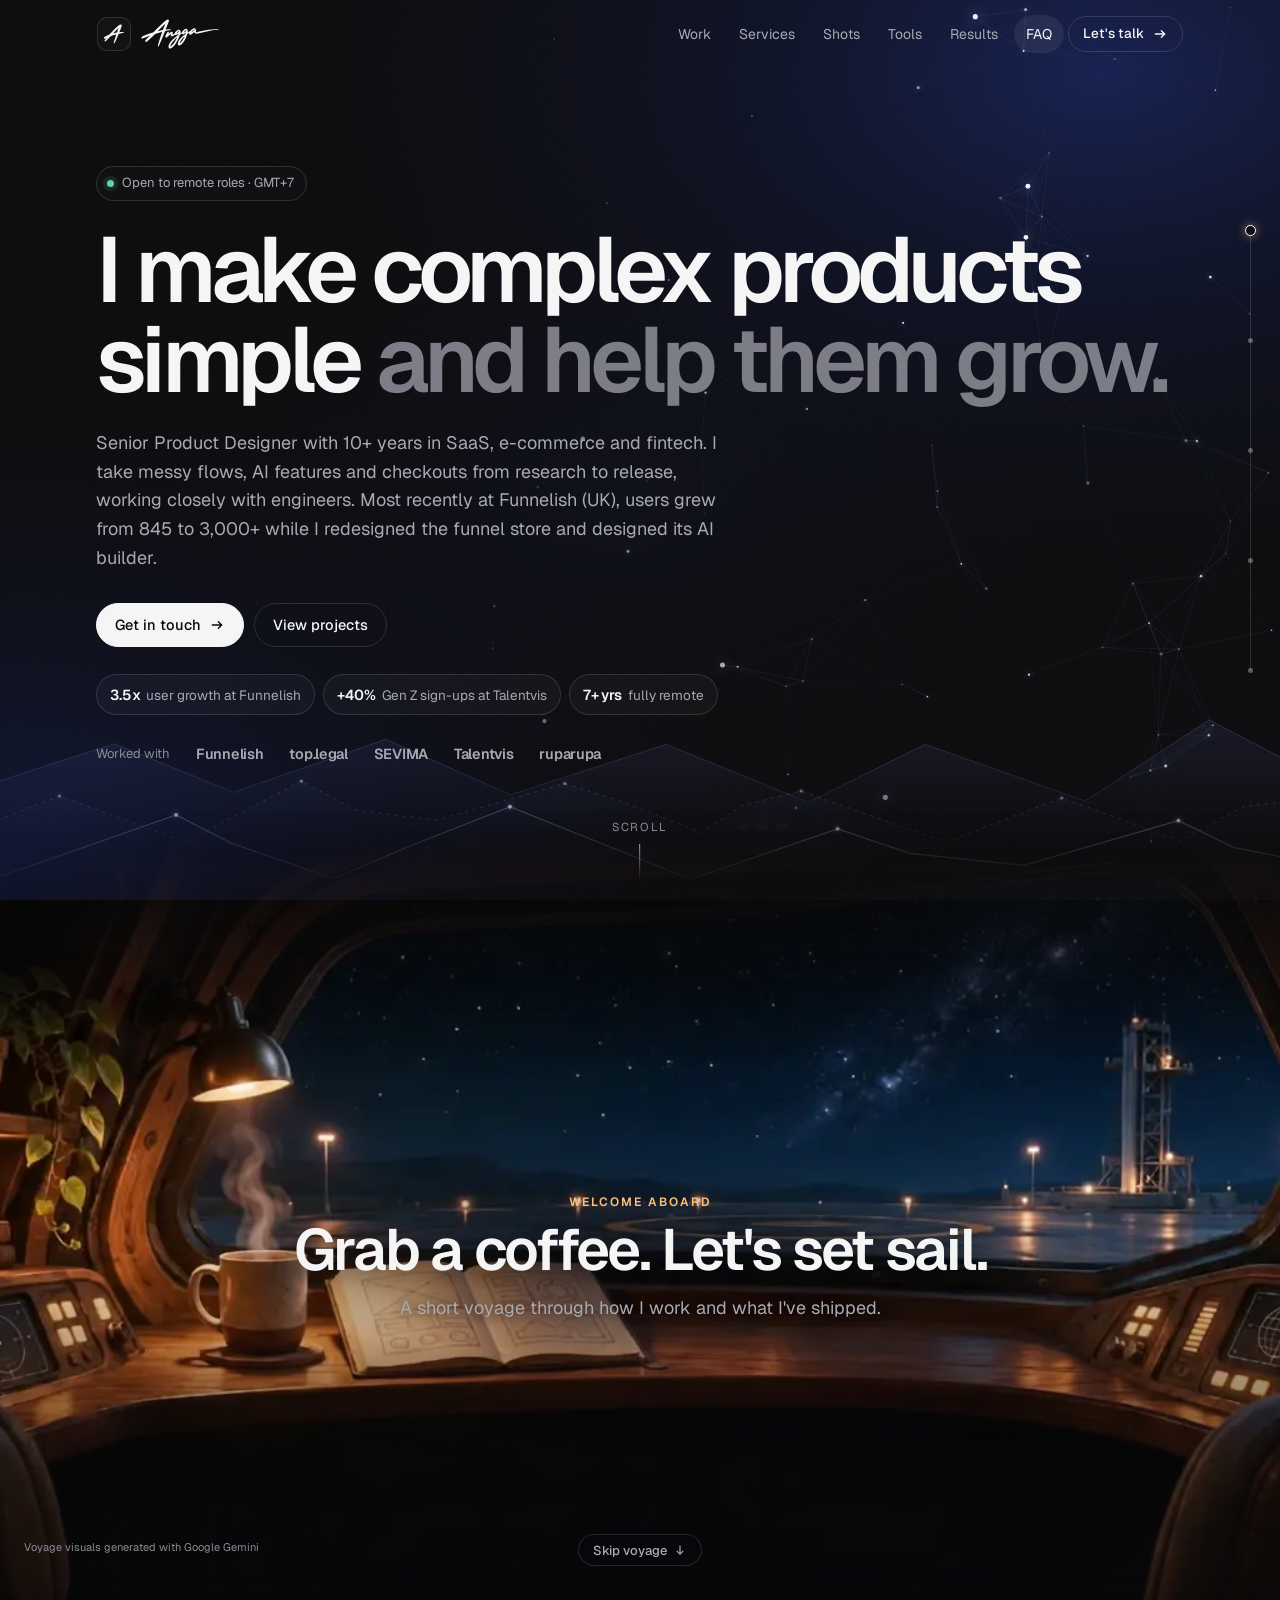
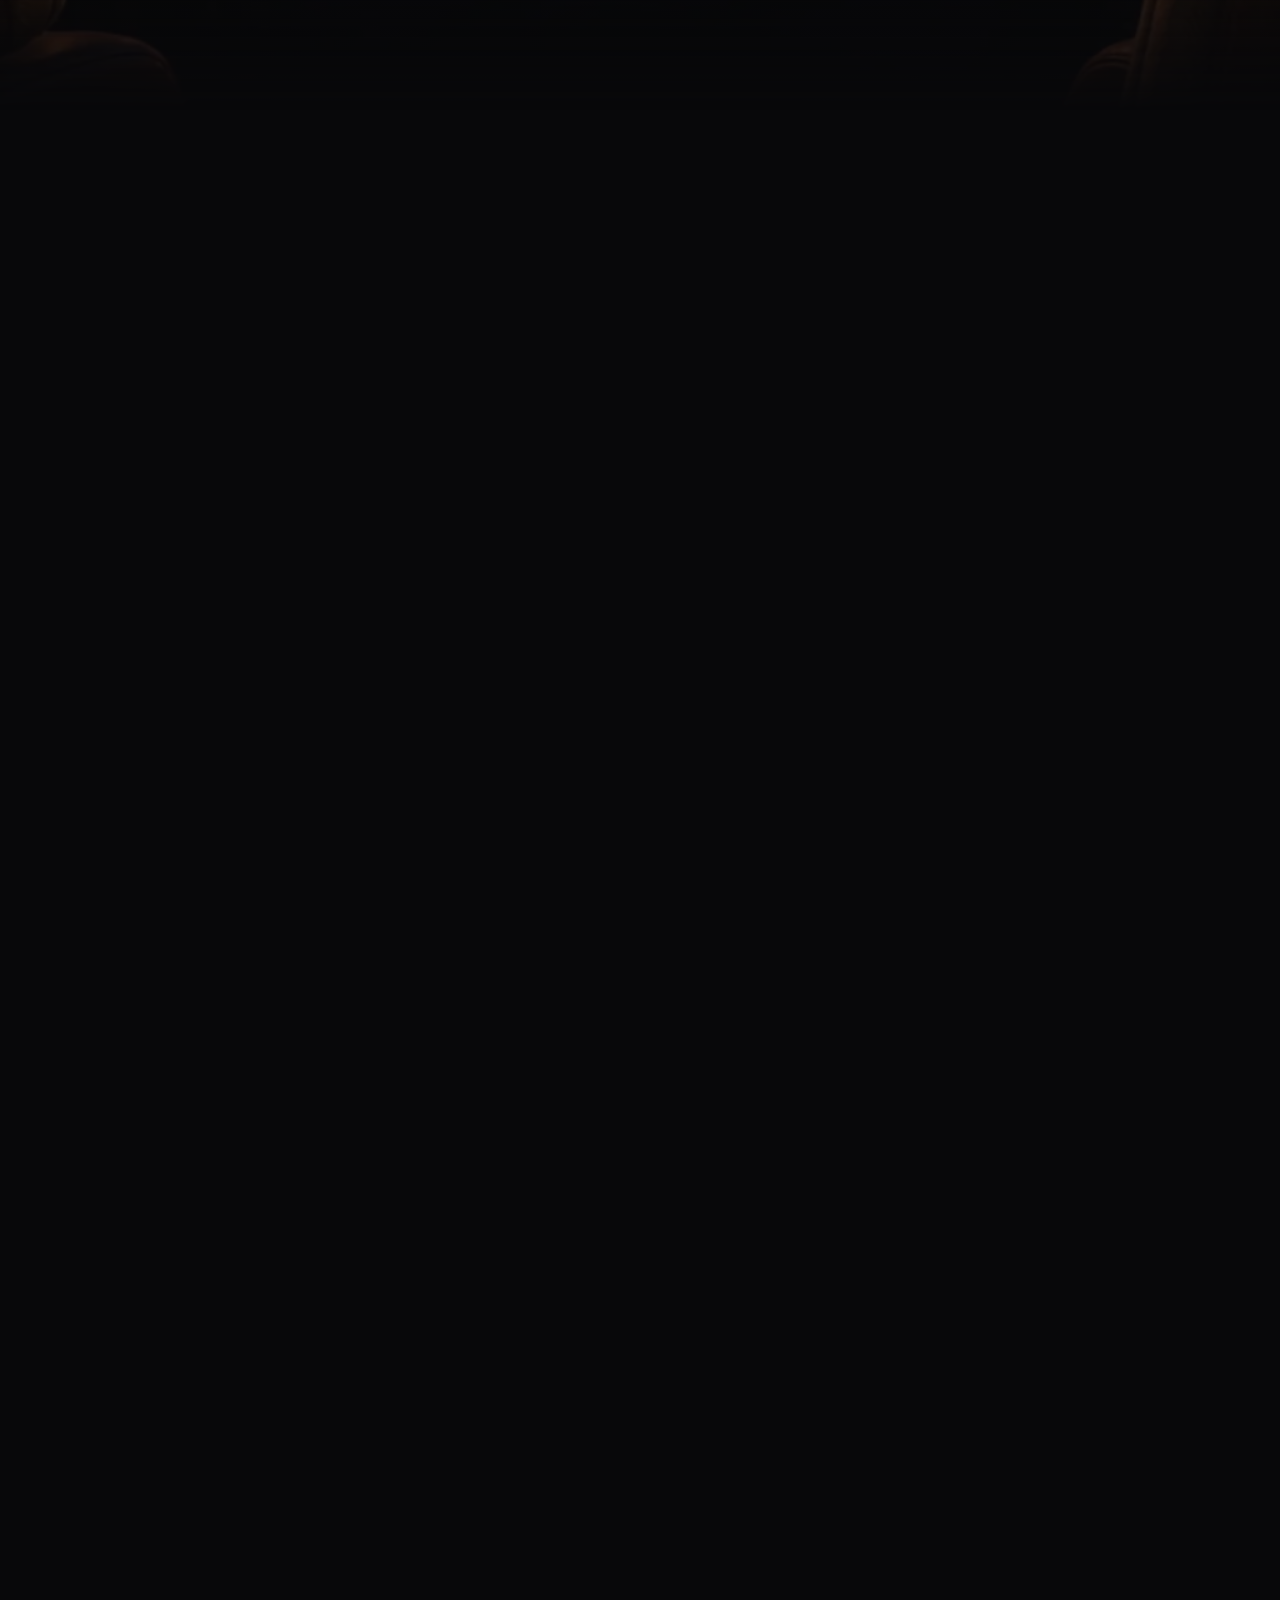
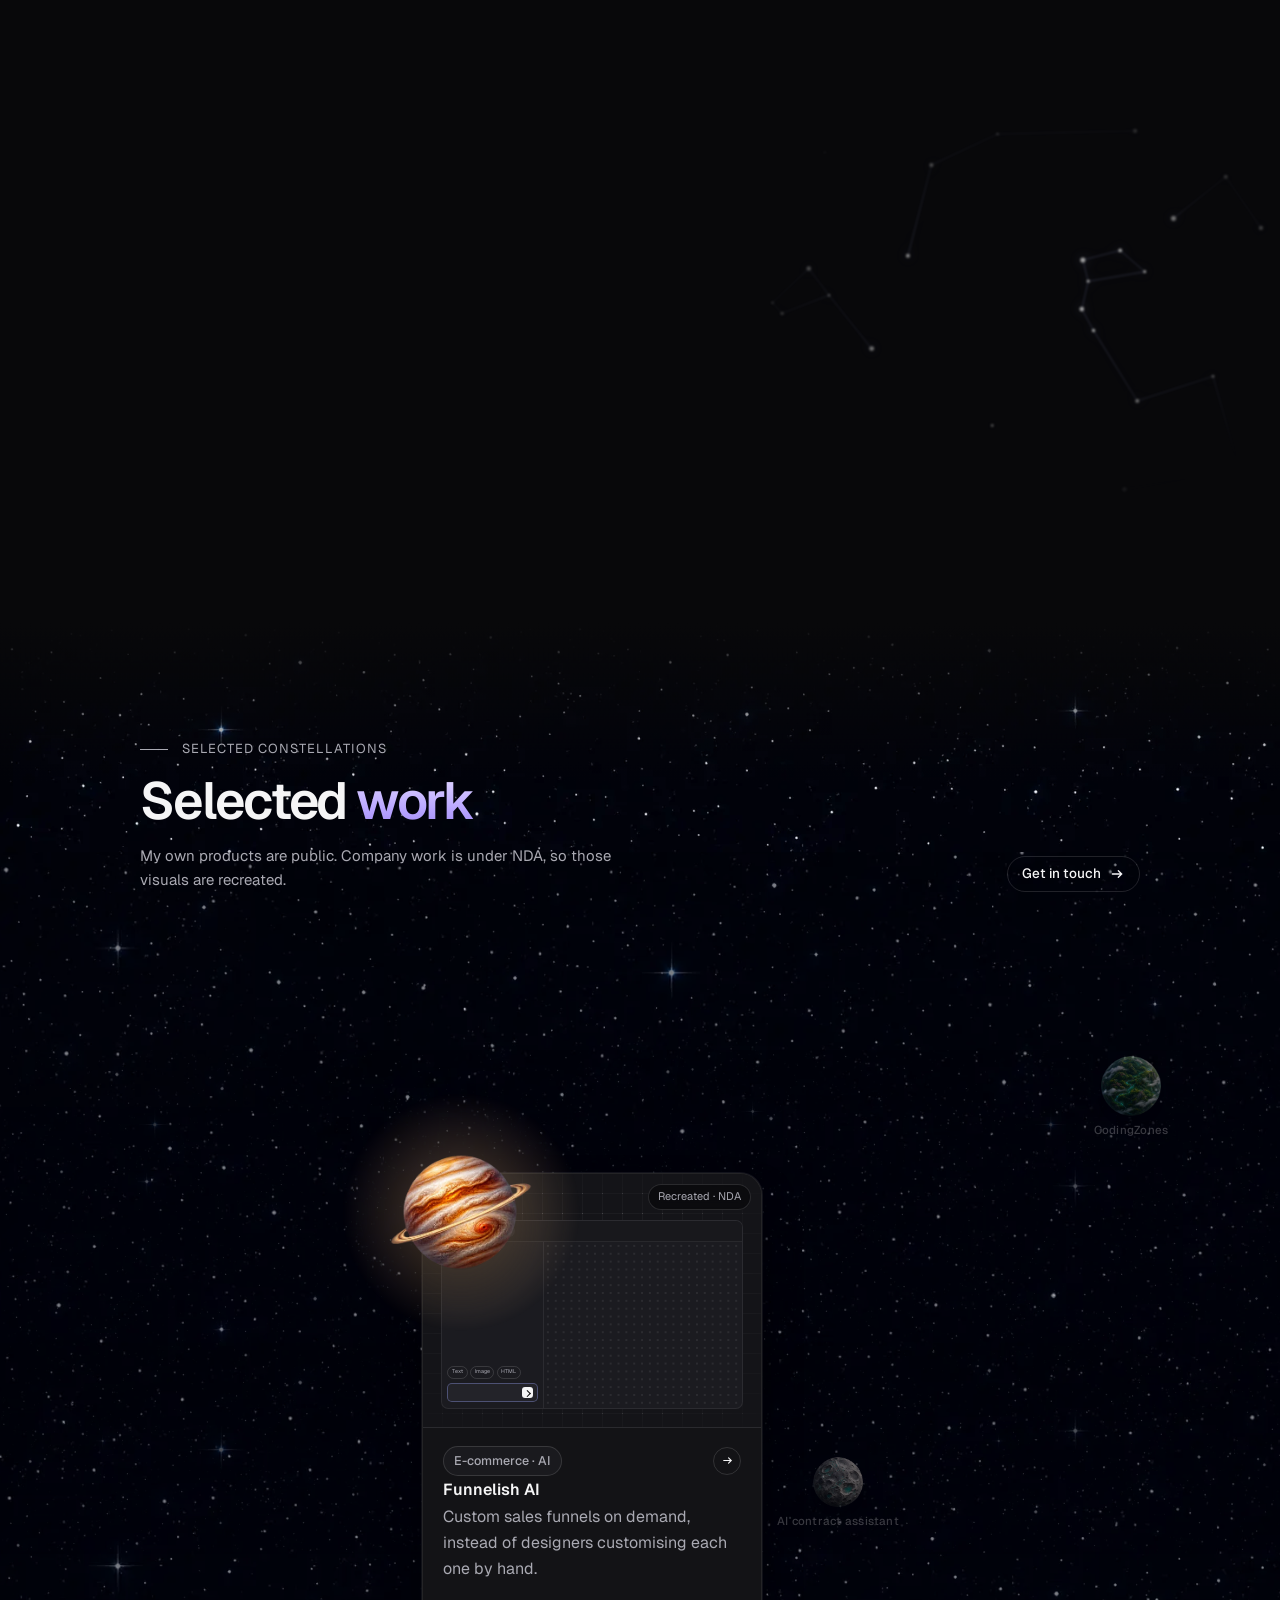
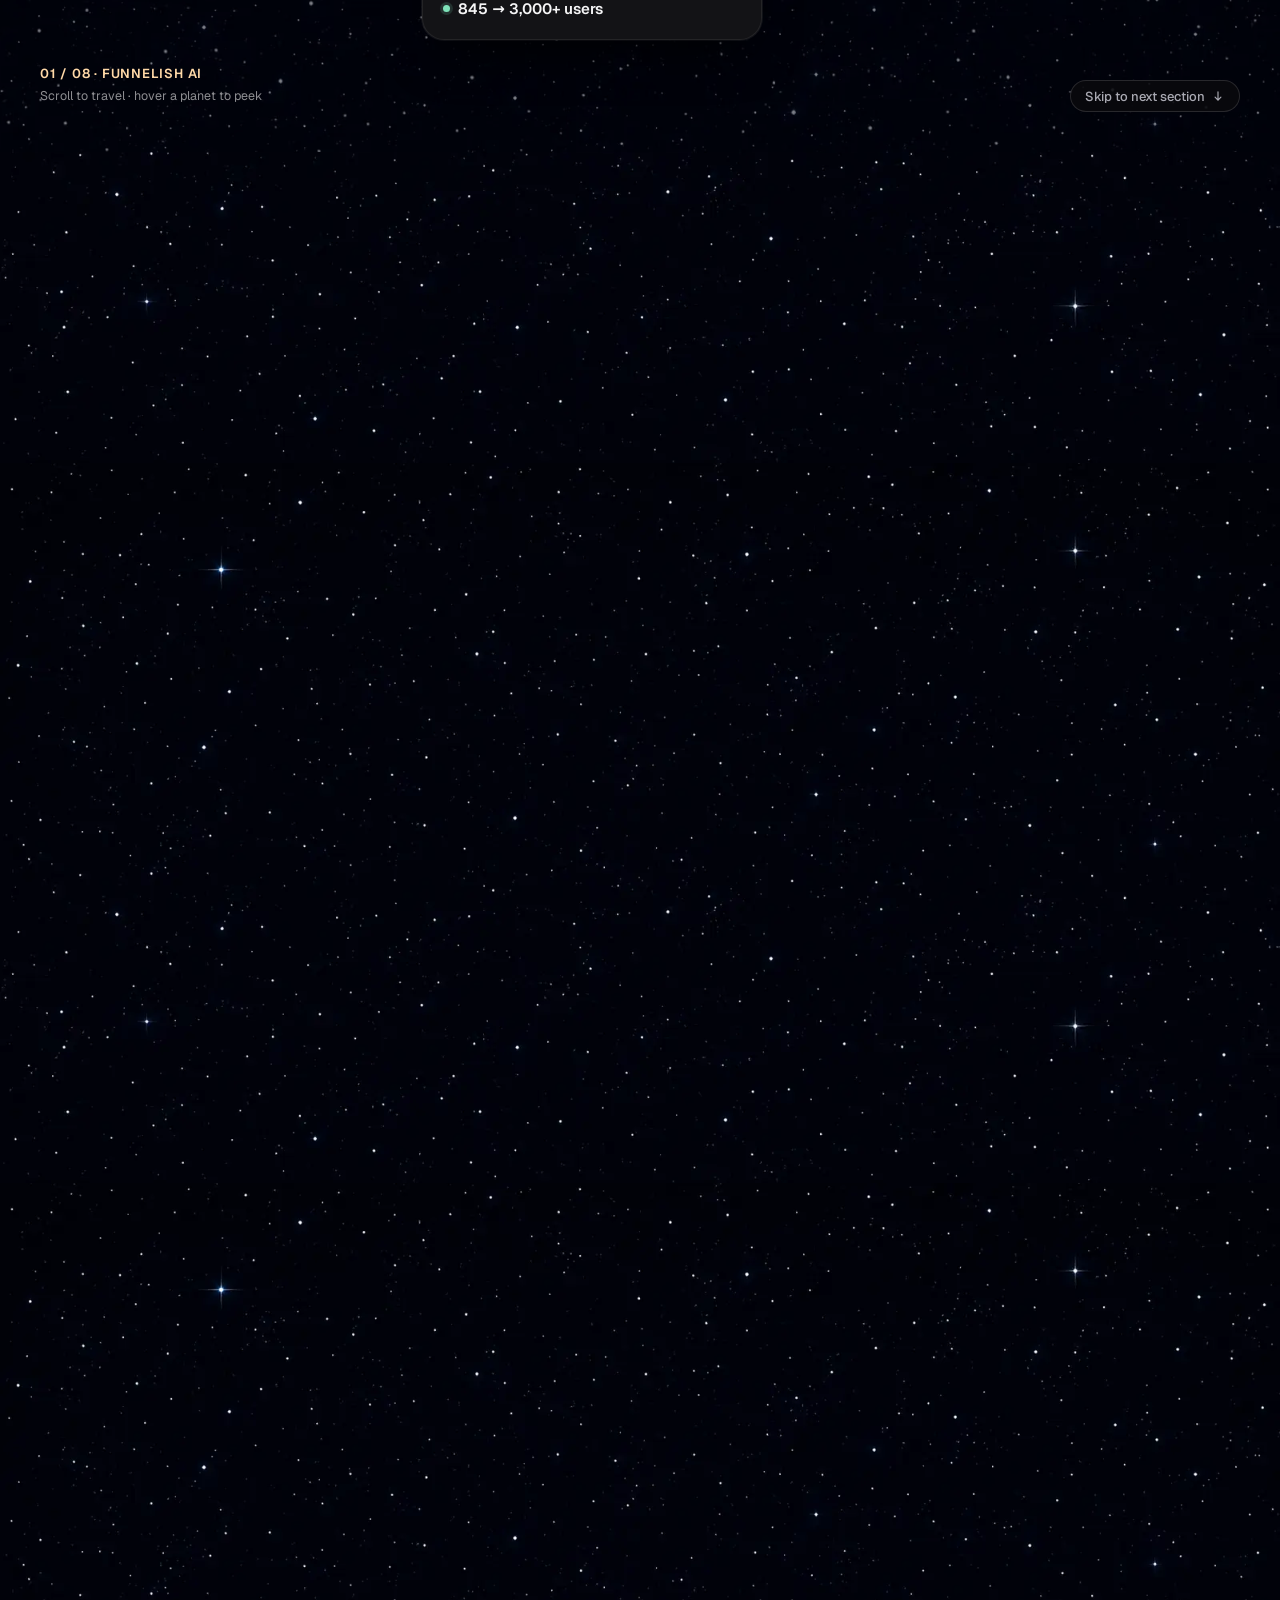
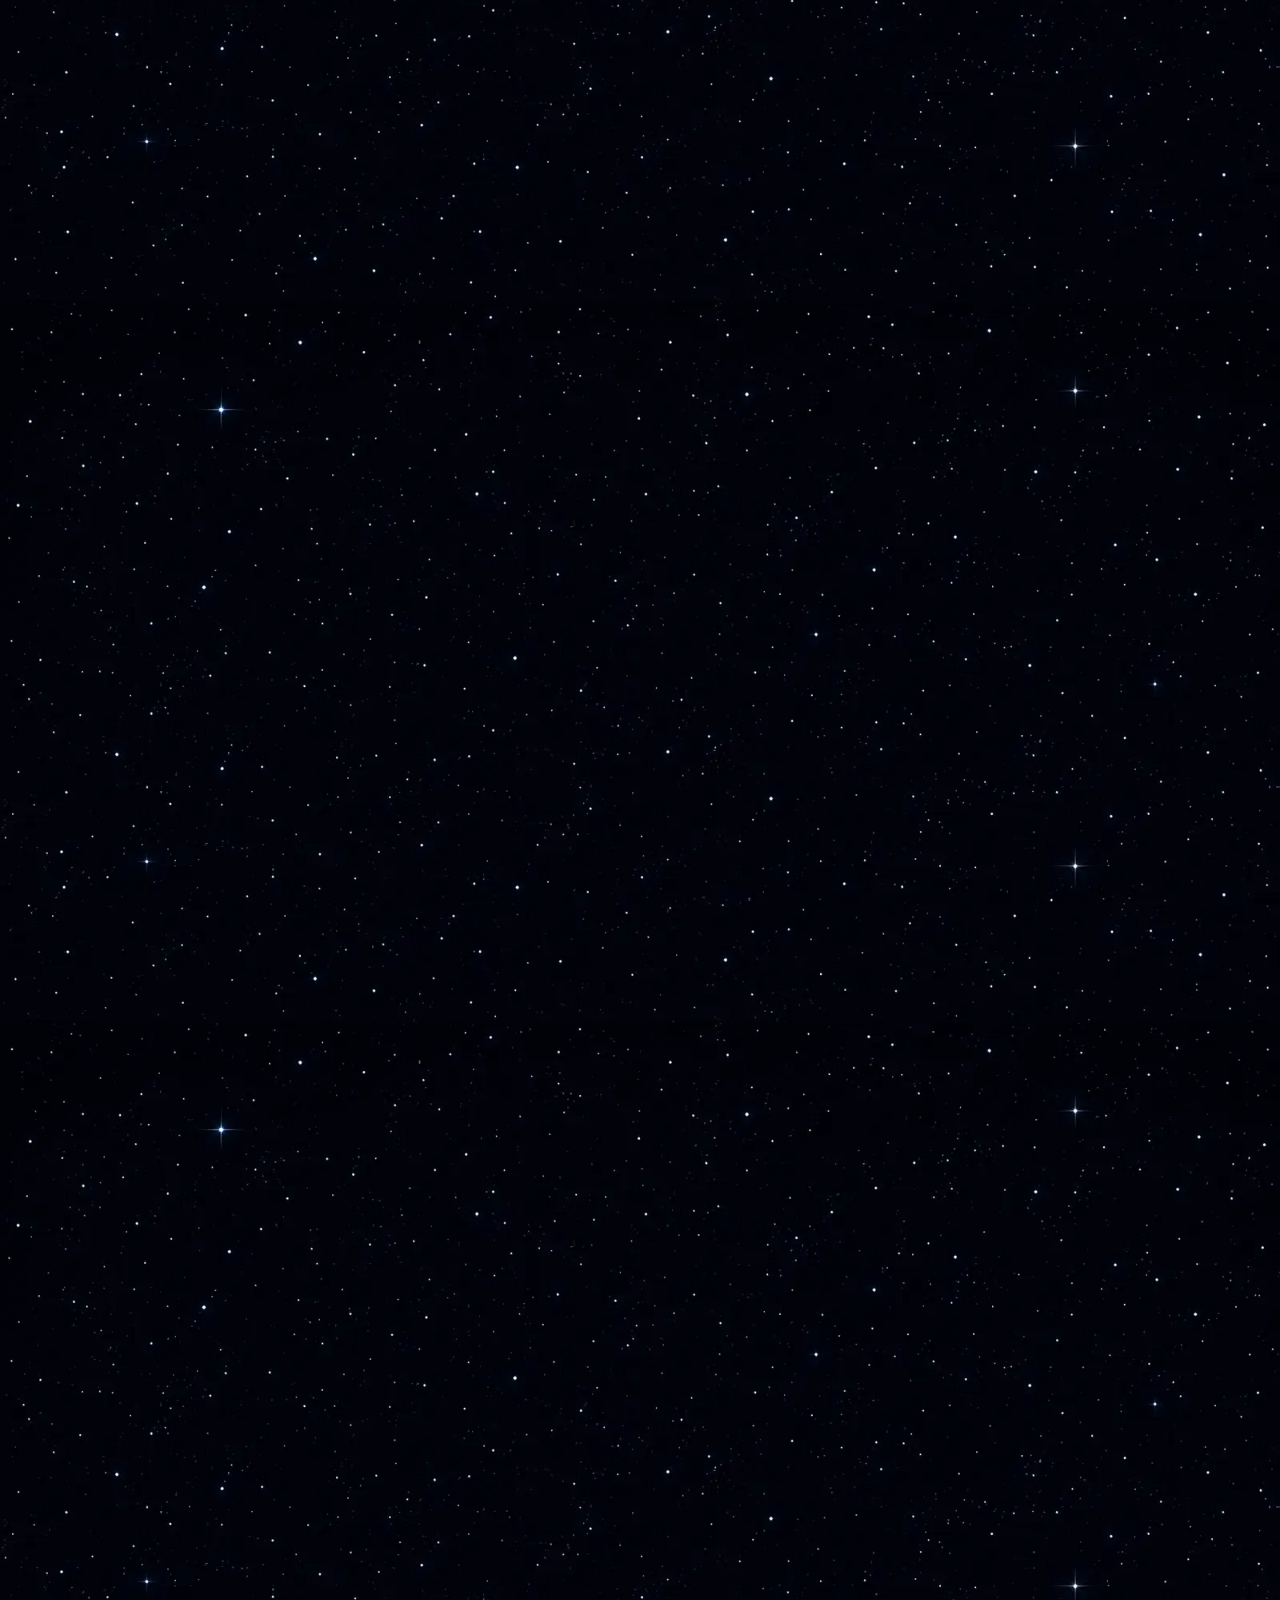
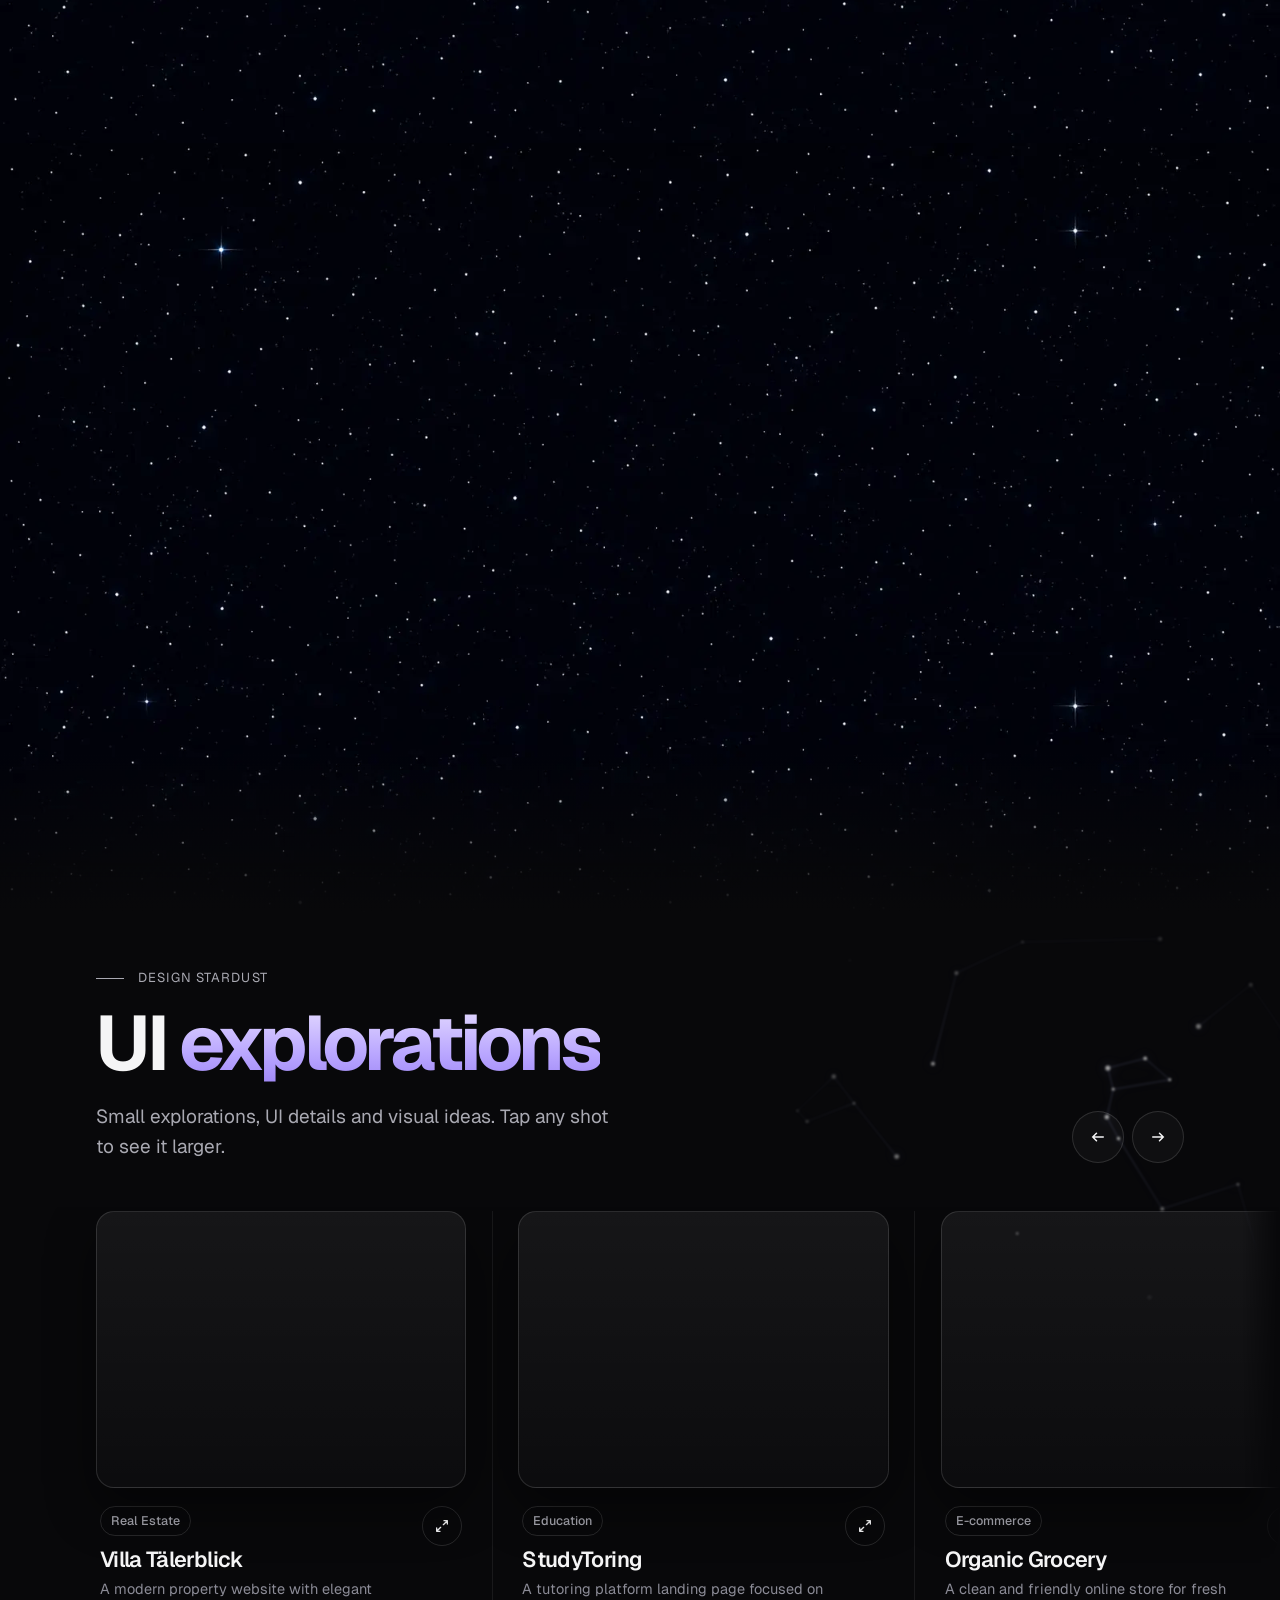
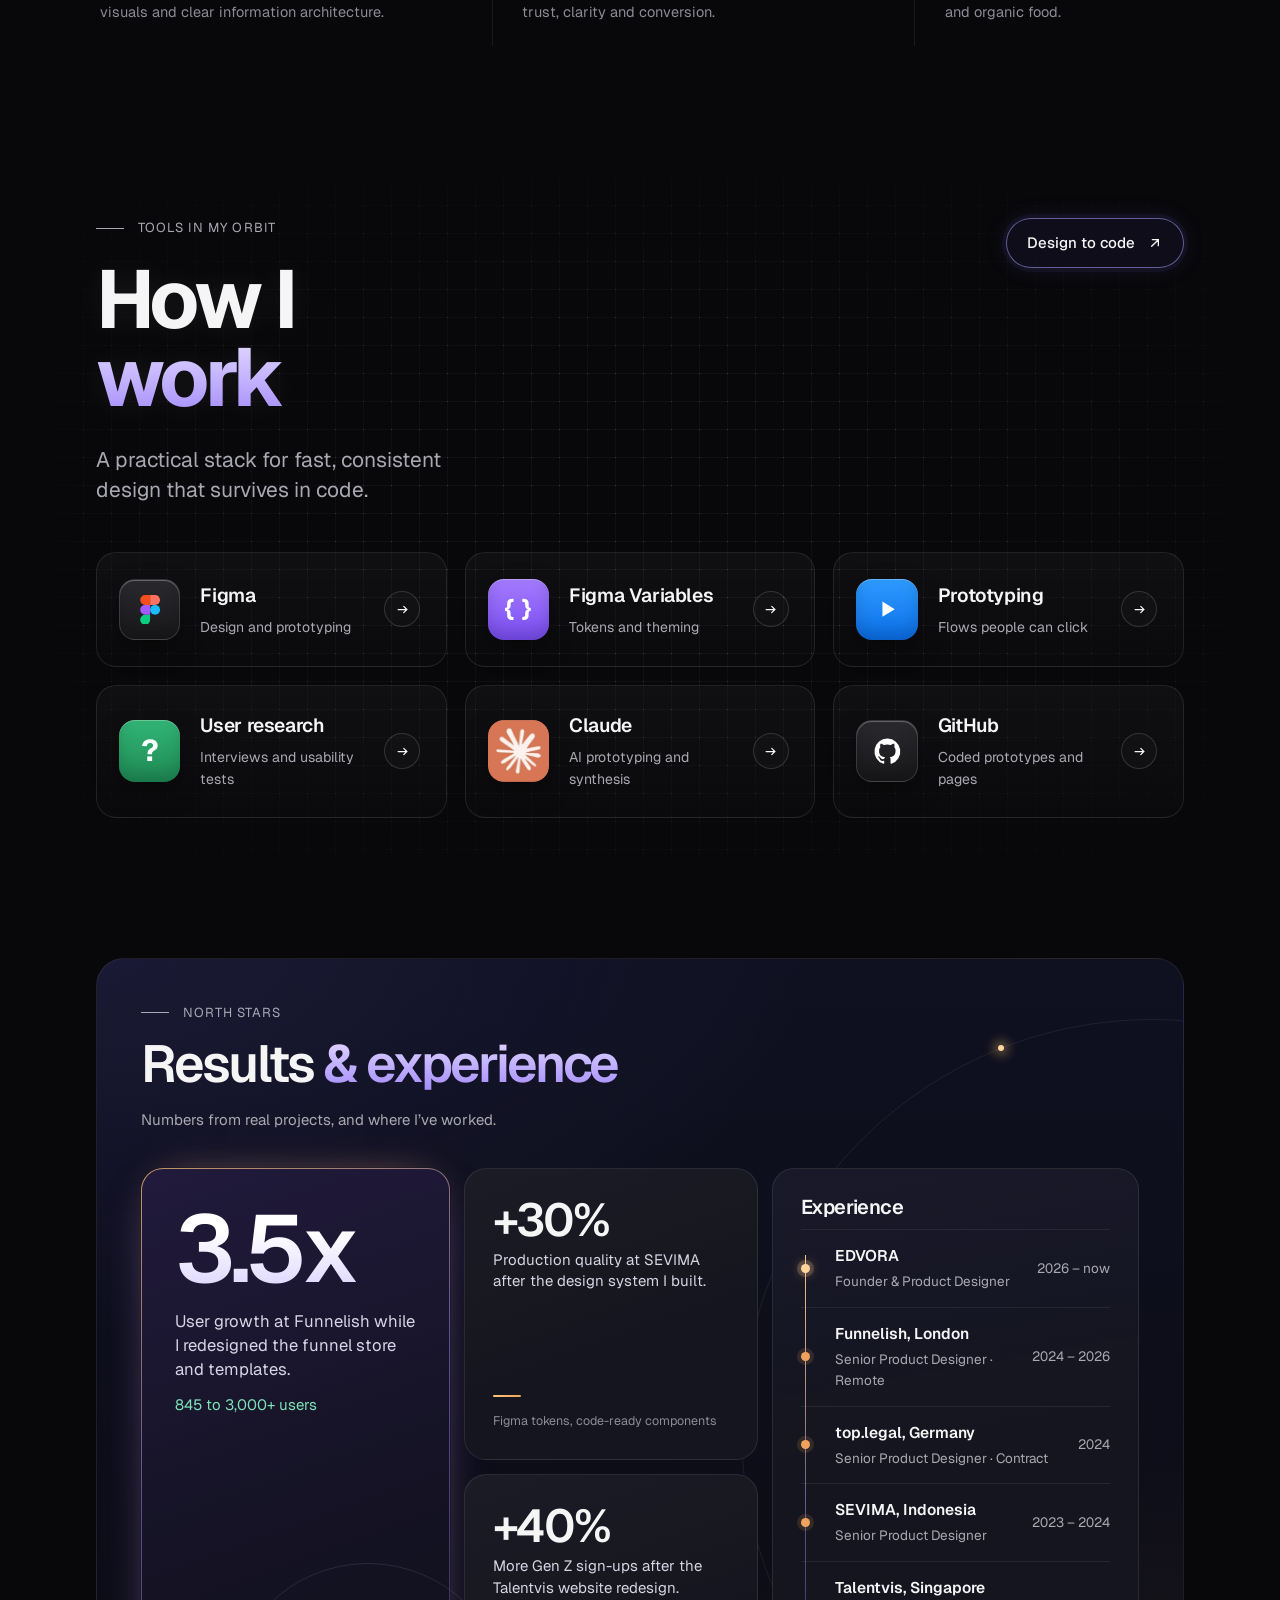
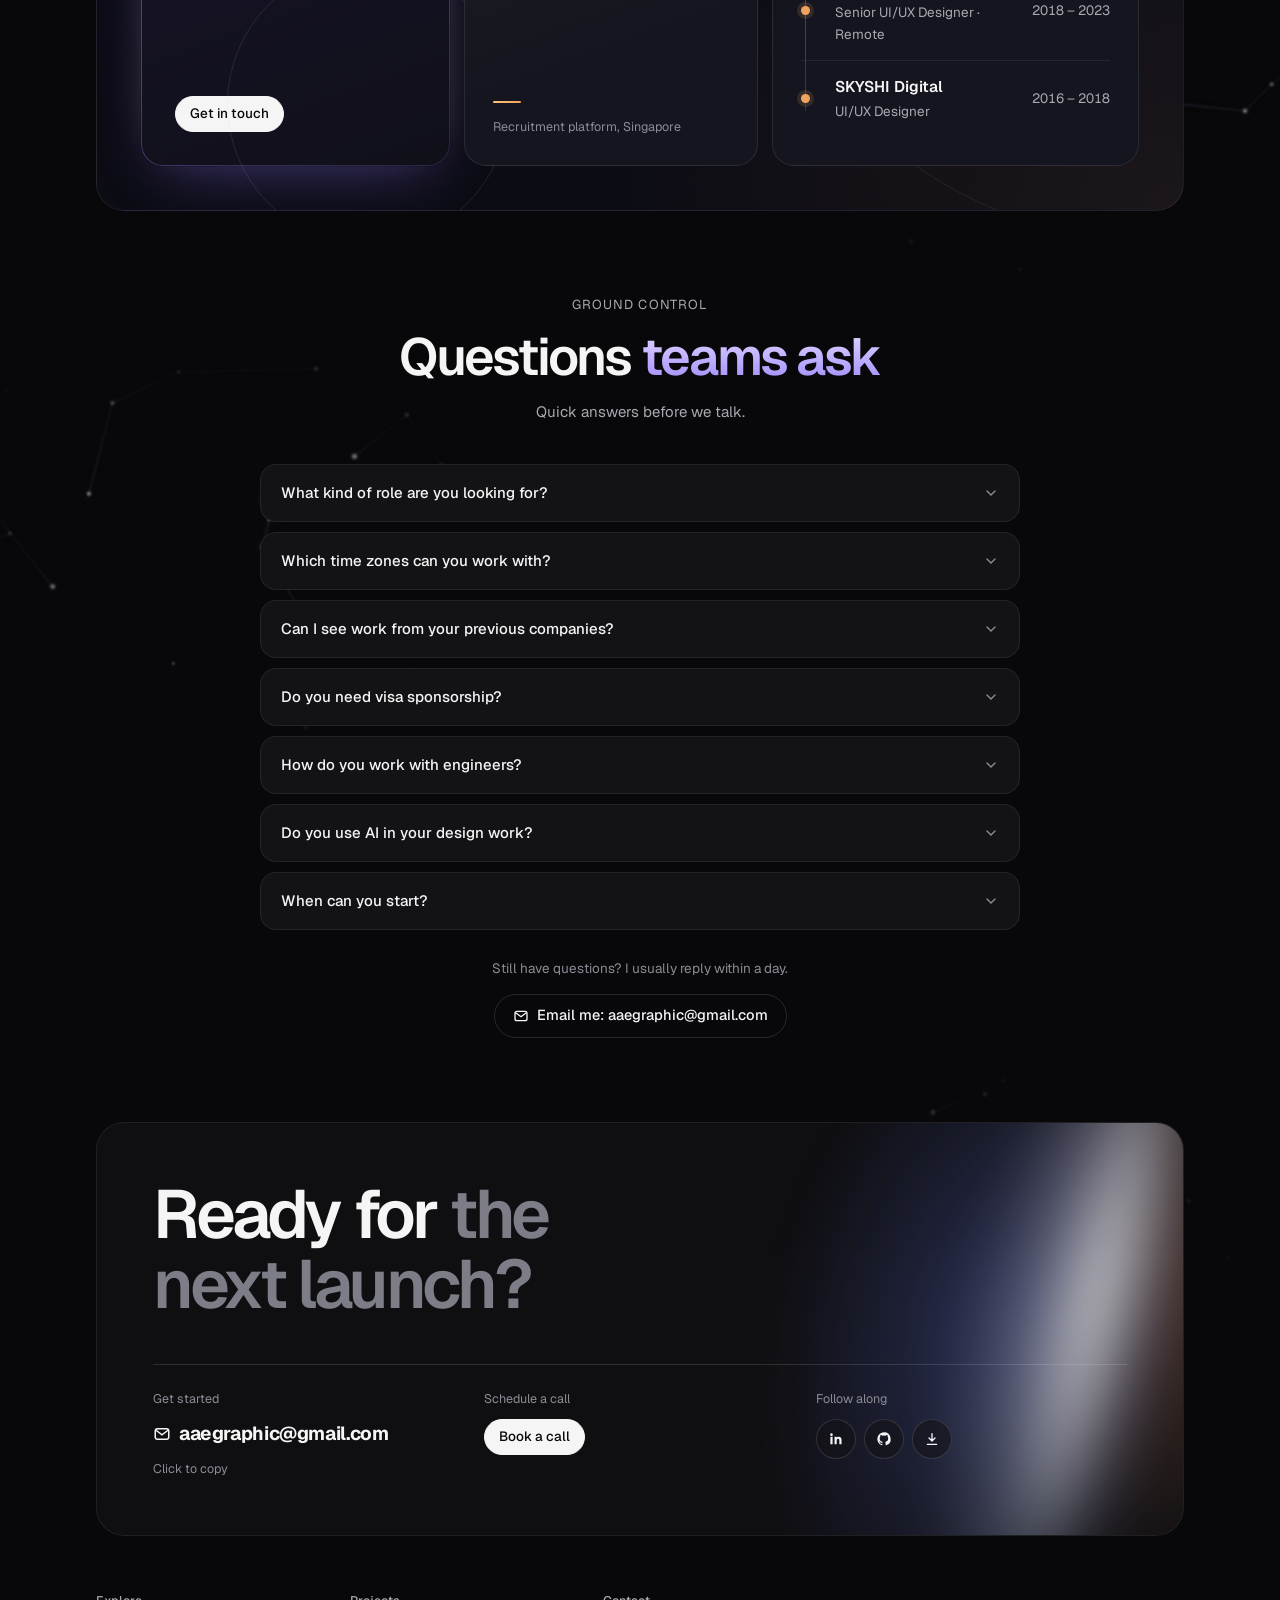
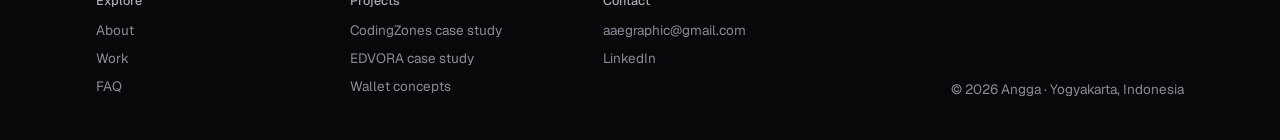
==== commit 67998e46: "Add files via upload" ====
--- a/index.html
+++ b/index.html
@@ -30,9 +30,90 @@
 <link rel="apple-touch-icon" href="/apple-touch-icon.png">
 <link rel="preload" href="assets/fonts/geist.woff2" as="font" type="font/woff2" crossorigin>
 <link rel="stylesheet" href="assets/style.css">
+<link rel="preconnect" href="https://fonts.googleapis.com"><link rel="preconnect" href="https://fonts.gstatic.com" crossorigin>
+<link rel="stylesheet" href="https://fonts.googleapis.com/css2?family=Pixelify+Sans:wght@600;700&display=swap">
 <link rel="stylesheet" href="assets/upgrade.css">
+<style id="ldr-css">
+/* Preloader: shown until the key assets are ready, then fades away */
+html.ldr-on{overflow:hidden}
+#ldr{position:fixed;inset:0;z-index:9999;display:grid;place-items:center;background:radial-gradient(120% 90% at 50% 40%,#1a1338 0%,#0b0a18 55%,#06060c 100%);color:#e9e6ff;font-family:"Geist",system-ui,sans-serif;transition:opacity .7s cubic-bezier(.4,0,.2,1),visibility 0s .7s}
+#ldr::before{content:"";position:absolute;inset:0;background:radial-gradient(1px 1px at 12% 22%,#fff8,transparent),radial-gradient(1px 1px at 78% 18%,#fff9,transparent),radial-gradient(1.5px 1.5px at 64% 72%,#fffa,transparent),radial-gradient(1px 1px at 30% 80%,#fff7,transparent),radial-gradient(1px 1px at 88% 60%,#fff8,transparent),radial-gradient(1px 1px at 46% 34%,#fff6,transparent);animation:ldrTw 3s ease-in-out infinite alternate}
+@keyframes ldrTw{to{opacity:.45}}
+.ldr-in{position:relative;width:min(640px,88vw);display:flex;flex-direction:column;align-items:center;gap:22px;text-align:center;transition:transform .7s cubic-bezier(.4,0,.2,1),opacity .5s}
+.ldr-bar{position:relative;width:100%;aspect-ratio:1718/384;background:url(assets/loader-bar.webp) center/contain no-repeat;filter:drop-shadow(0 18px 30px rgba(0,0,0,.5))}
+.ldr-track{position:absolute;left:10.13%;right:10.13%;top:42.71%;bottom:33.59%;border-radius:999px;overflow:hidden}
+.ldr-fill{position:absolute;inset:0;background:url(assets/loader-fill.webp) 0 0/100% 100% no-repeat;clip-path:inset(0 100% 0 0);transition:clip-path .28s cubic-bezier(.2,.8,.2,1)}
+.ldr-fill::after{content:"";position:absolute;inset:0;background:linear-gradient(100deg,transparent 30%,rgba(255,255,255,.22) 50%,transparent 70%);background-size:35% 100%;background-repeat:no-repeat;mix-blend-mode:screen;animation:ldrShine 1.8s linear infinite}
+@keyframes ldrShine{from{background-position:-40% 0}to{background-position:140% 0}}
+.ldr-pct{font:700 clamp(22px,3vw,30px)/1 "Pixelify Sans",ui-monospace,monospace;letter-spacing:.04em;color:#efeaff;text-shadow:0 0 12px rgba(176,123,255,.8)}
+.ldr-msg{min-height:1.5em;font-size:clamp(14px,1.6vw,16px);color:#c9c3ea;transition:opacity .35s}
+.ldr-msg.swap{opacity:0}
+.ldr-skip{margin-top:4px;padding:8px 14px;border:1px solid rgba(255,255,255,.14);border-radius:999px;background:transparent;color:#a9a3c9;font:500 13px/1 inherit;cursor:pointer;opacity:0;transition:opacity .4s}
+.ldr-skip.show{opacity:1}
+.ldr-skip:hover{color:#fff;border-color:rgba(255,255,255,.3)}
+#ldr.done{opacity:0;visibility:hidden;pointer-events:none}
+#ldr.done .ldr-in{transform:scale(1.06) translateY(-10px);opacity:0}
+html.ldr-on body>*:not(#ldr){opacity:0}
+html.ldr-reveal body>*:not(#ldr){animation:ldrReveal .9s cubic-bezier(.2,.8,.2,1) both}
+@keyframes ldrReveal{from{opacity:0;transform:translateY(14px) scale(.99)}to{opacity:1;transform:none}}
+@media (prefers-reduced-motion:reduce){#ldr,.ldr-in,.ldr-fill{transition:none}#ldr::before,.ldr-fill::after{animation:none}html.ldr-reveal body>*:not(#ldr){animation:none}}
+</style>
+<script>
+/* Skip the loader on repeat visits in the same session (back from a case study) */
+(function(){try{if(sessionStorage.getItem('aae-loaded')){document.documentElement.classList.add('ldr-skipped');return}}catch(e){}document.documentElement.classList.add('ldr-on')})();
+</script>
 </head>
 <body>
+<div id="ldr" role="status" aria-live="polite" aria-label="Loading portfolio">
+  <div class="ldr-in">
+    <div class="ldr-bar" aria-hidden="true"><div class="ldr-track"><div class="ldr-fill"></div></div></div>
+    <div class="ldr-pct"><span id="ldr-n">0</span>%</div>
+    <p class="ldr-msg" id="ldr-msg">Brewing the coffee&hellip;</p>
+    <button type="button" class="ldr-skip" id="ldr-skip">Skip loading</button>
+  </div>
+</div>
+<script>
+(function(){
+  var root=document.documentElement,el=document.getElementById('ldr');
+  if(!root.classList.contains('ldr-on')){el.remove();return}
+  var fill=el.querySelector('.ldr-fill'),num=document.getElementById('ldr-n'),msg=document.getElementById('ldr-msg'),skip=document.getElementById('ldr-skip');
+  var MSG=['Brewing the coffee\u2026','Fueling the rocket\u2026','Charting the constellations\u2026','Polishing the case studies\u2026','Almost ready for launch\u2026'];
+  var SEG=14.9;
+  var mi=0,mt=setInterval(function(){mi=(mi+1)%MSG.length;msg.classList.add('swap');setTimeout(function(){msg.textContent=MSG[mi];msg.classList.remove('swap')},350)},1700);
+  var small=matchMedia('(max-width:820px)').matches;
+  var A=['assets/loader-fill.webp','assets/hero-bg'+(small?'-sm':'')+'.webp','assets/astronaut.webp','assets/console.webp','assets/px-ship.webp','assets/px-satellite.webp','assets/px-planet.webp','assets/voyage/poster.webp','assets/ill-rover.webp','assets/doodles.webp'];
+  if(!small)A=A.concat(['assets/book.webp','assets/mug.webp','assets/about-frame.webp','assets/about-inner.webp','assets/planets/stars.webp','assets/planets/ringed.webp','assets/planets/moon.webp','assets/planets/forest.webp','assets/planets/ocean.webp','assets/planets/desert.webp','assets/planets/crystal.webp','assets/planets/peach.webp','assets/planets/lava.webp']);
+  var total=A.length+3,got=0,shown=0,start=performance.now(),finished=false;
+  function tick(){got++}
+  A.forEach(function(u){var i=new Image();i.onload=i.onerror=tick;i.src=u});
+  /* the voyage video is the heaviest file: warm the cache, but never wait more than the cap below */
+  try{fetch('assets/voyage/'+(small?'voyage-sm':'voyage')+'.mp4').then(function(r){return r.blob()}).then(tick,tick)}catch(e){tick()}
+  (document.fonts&&document.fonts.ready?document.fonts.ready:Promise.resolve()).then(tick,tick);
+  if(document.readyState==='complete')tick();else addEventListener('load',tick);
+  function frame(){
+    var target=Math.min(100,Math.round(got/total*100));
+    var t=performance.now()-start;
+    if(t>9000)target=100;                                   /* never block longer than 9s */
+    shown+=Math.max(.6,(target-shown)*.12);if(shown>target)shown=target;
+    var seg=shown>=100?SEG:Math.floor(shown/100*SEG+.35);fill.style.clipPath='inset(0 '+(100-Math.min(100,seg/SEG*100)).toFixed(3)+'% 0 0)';num.textContent=Math.floor(shown);
+    if(shown>=100&&t>900){finish();return}
+    requestAnimationFrame(frame);
+  }
+  requestAnimationFrame(frame);
+  setTimeout(function(){skip.classList.add('show')},3500);
+  skip.addEventListener('click',finish);
+  function finish(){
+    if(finished)return;finished=true;clearInterval(mt);
+    fill.style.clipPath='inset(0 0 0 0)';num.textContent='100';msg.textContent="Ready. Let\u2019s set sail.";
+    try{sessionStorage.setItem('aae-loaded','1')}catch(e){}
+    setTimeout(function(){
+      el.classList.add('done');root.classList.remove('ldr-on');root.classList.add('ldr-reveal');
+      dispatchEvent(new Event('resize'));
+      setTimeout(function(){el.remove();root.classList.remove('ldr-reveal')},1100);
+    },450);
+  }
+})();
+</script>
 <div class="bg-aura" aria-hidden="true"></div>
 <a class="skip" href="#work">Skip to projects</a>
 
@@ -113,10 +194,14 @@
           <img class="page-rover" src="assets/ill-rover.webp" alt="" aria-hidden="true" width="560" height="374" loading="lazy" decoding="async">
         </div>
         </div>
-        <div class="stats">
-          <div class="stat ill" data-s><img class="stat-ill ship" src="assets/ill-ship.webp" alt="" aria-hidden="true" width="480" height="312" loading="lazy" decoding="async"><b>10+</b><span>Years in product design</span></div>
-          <div class="stat ill" data-s><img class="stat-ill satellite" src="assets/ill-satellite.webp" alt="" aria-hidden="true" width="520" height="254" loading="lazy" decoding="async"><b>7+</b><span>Years working fully remote</span></div>
-          <div class="stat ill" data-s><img class="stat-ill planet" src="assets/ill-planet.webp" alt="" aria-hidden="true" width="480" height="313" loading="lazy" decoding="async"><b>4</b><span>Countries' teams: UK, Germany, Singapore, Indonesia</span></div>
+        <div class="about-side">
+        <div class="stats console" data-s>
+          <img class="console-bg" src="assets/console.webp" alt="" aria-hidden="true" width="800" height="1024" decoding="async">
+          <div class="scr scr-top"><img class="px" src="assets/px-ship.webp" alt="" aria-hidden="true" width="200" height="133" loading="lazy"><b>10+</b><span>Years in product design</span></div>
+          <div class="scr scr-l"><div class="scr-row"><img class="px" src="assets/px-satellite.webp" alt="" aria-hidden="true" width="220" height="149" loading="lazy"><b>7+</b></div><span>Years working fully remote</span></div>
+          <div class="scr scr-r"><div class="scr-row"><b>4</b><img class="px" src="assets/px-planet.webp" alt="" aria-hidden="true" width="233" height="136" loading="lazy"></div><span>Countries&rsquo; teams: <span class="cty">UK, Germany, Singapore, Indonesia</span></span></div>
+        </div>
+          <img class="about-mug" src="assets/mug.webp" alt="" aria-hidden="true" width="560" height="589" loading="lazy" decoding="async">
         </div>
       </div>
     </div>
@@ -478,5 +563,6 @@
 <script src="assets/main.js"></script>
 <script src="assets/space.js" defer></script>
 <script src="assets/voyage.js" defer></script>
+<script src="assets/galaxy.js" defer></script>
 </body>
 </html>
--- a/assets/upgrade.css
+++ b/assets/upgrade.css
@@ -193,3 +193,157 @@
 :root{--muted:#8b8b96}
 /* Astronaut and rover stay solid in front of the doodles (no multiply blending) */
 @media (min-width:1200px){.book .portrait.astro{isolation:isolate}.book .portrait.astro img,.book .bio-rover{mix-blend-mode:normal}}
+
+/* ---------- Galaxy: Work grid as planets that unfold into project cards (desktop) ---------- */
+.gx-track{display:none}
+.gx-on .gx-track{display:block;position:relative;height:calc(var(--n) * 55vh + 100vh);margin-top:8px}
+.gx-stage{position:sticky;top:0;height:100vh;min-height:640px;width:100vw;margin-left:calc(50% - 50vw);overflow:hidden;background:#04050b url(planets/stars.webp) center/cover no-repeat;-webkit-mask-image:linear-gradient(180deg,transparent 0,#000 9%,#000 91%,transparent 100%);mask-image:linear-gradient(180deg,transparent 0,#000 9%,#000 91%,transparent 100%)}
+.gx-stage::before{content:"";position:absolute;inset:-5%;background:url(planets/stars.webp) center/cover;opacity:.35;transform:scale(calc(1 + var(--gx-p,0) * .06));transition:transform .4s linear;pointer-events:none}
+.gx-route{position:absolute;inset:0;width:100%;height:100%;pointer-events:none}
+.gx-route path{fill:none;stroke-linecap:round;stroke-linejoin:round}
+.gx-route-bg{stroke:rgba(255,255,255,.14);stroke-width:1.2;stroke-dasharray:3 7}
+.gx-route-fg{stroke:#ffc98a;stroke-width:1.5;opacity:.75;filter:drop-shadow(0 0 4px rgba(255,190,110,.7));transition:stroke-dashoffset .8s cubic-bezier(.2,.8,.2,1)}
+.gx-planets{position:absolute;inset:0;z-index:3;pointer-events:none}
+.gx-planet{position:absolute;width:var(--s);height:var(--s);margin:calc(var(--s) / -2) 0 0 calc(var(--s) / -2);padding:0;border:0;background:none;border-radius:50%;cursor:pointer;pointer-events:auto;transition:transform .6s cubic-bezier(.2,.8,.2,1),opacity .5s,filter .5s}
+.gx-planet img{display:block;width:100%;height:100%;object-fit:contain;filter:drop-shadow(0 14px 24px rgba(0,0,0,.6));animation:gxFloat 9s ease-in-out infinite;animation-delay:calc(var(--d) * -1)}
+@keyframes gxFloat{0%,100%{transform:translateY(0) rotate(0)}50%{transform:translateY(-8px) rotate(4deg)}}
+.gx-label{position:absolute;left:50%;top:calc(100% + 10px);transform:translateX(-50%);white-space:nowrap;font:500 12.5px/1 var(--body);letter-spacing:.02em;color:rgba(255,255,255,.62);transition:opacity .4s,color .3s}
+.gx-planet:hover .gx-label,.gx-planet.on .gx-label{color:#fff}
+.gx-planet:focus-visible{outline:2px solid #ffc98a;outline-offset:6px}
+.gx-planet.on{transform:scale(1.1);z-index:2}
+.gx-planet.on img{filter:drop-shadow(0 0 26px rgba(255,200,140,.45)) drop-shadow(0 14px 24px rgba(0,0,0,.6))}
+.gx-planet.on .gx-label{opacity:0}
+.has-open .gx-planet:not(.on){opacity:.5;filter:saturate(.7)}
+.has-open .gx-planet:not(.on):hover{opacity:1;filter:none}
+.gx-cards{position:absolute!important;inset:0;display:block!important;z-index:2;pointer-events:none}
+.gx-cards .proj{position:absolute;margin:0;grid-column:auto!important;display:flex!important;flex-direction:column;opacity:0;pointer-events:none;box-shadow:0 30px 80px -20px rgba(0,0,0,.8),0 0 0 1px rgba(255,255,255,.08);clip-path:circle(0px at var(--ox,0) var(--oy,0));transform:scale(.94);transform-origin:var(--ox,0) var(--oy,0);transition:clip-path .75s cubic-bezier(.22,.9,.24,1),opacity .35s ease,transform .75s cubic-bezier(.22,.9,.24,1)}
+.gx-cards .proj.gx-open{opacity:1;pointer-events:auto;clip-path:circle(160% at var(--ox,0) var(--oy,0));transform:none}
+.gx-cards .proj.wide .thumb{aspect-ratio:4/3;min-height:0;border-right:0;border-bottom:1px solid var(--line)}
+.gx-cards .proj.wide .body{padding:18px 20px 20px;justify-content:flex-start;gap:6px}
+.gx-cards .proj.wide h3{font-size:inherit;letter-spacing:inherit}
+.gx-cards .proj.wide p{font-size:inherit;max-width:none}
+.gx-hud{position:absolute;left:max(24px,calc(50vw - 600px));bottom:46px;z-index:4;display:flex;flex-direction:column;gap:6px;pointer-events:none}
+.gx-count{font:600 13px/1 var(--body);letter-spacing:.06em;color:#ffd9a8;text-transform:uppercase}
+.gx-hint{font-size:12.5px;color:rgba(255,255,255,.55)}
+.gx-skip{position:absolute;right:max(24px,calc(50vw - 600px));bottom:40px;z-index:4;display:inline-flex;align-items:center;gap:6px;padding:8px 14px;border-radius:999px;background:rgba(10,10,14,.6);border:1px solid var(--line2);color:var(--text2);font:500 13px/1 var(--body);text-decoration:none;backdrop-filter:blur(8px)}
+.gx-skip svg{width:14px;height:14px}
+.gx-skip:hover{color:var(--text)}
+.gx-reduce .gx-cards .proj,.gx-reduce .gx-planet,.gx-reduce .gx-route-fg{transition:none}
+.gx-reduce .gx-planet img{animation:none}
+/* Layering: idle planets < open card < active planet */
+.gx-planets{z-index:auto}
+.gx-planet{z-index:3}
+.gx-planet.on{z-index:6}
+.gx-cards{z-index:auto!important}
+.gx-cards .proj{z-index:4}
+.gx-cards .proj.gx-open{z-index:5}
+
+/* Galaxy v2: organic spread, small planets until hovered or active, no route line */
+.gx-route{display:none}
+.gx-planet{transition:transform .65s cubic-bezier(.2,.8,.2,1),opacity .5s,filter .5s}
+.gx-planet:hover{transform:scale(1.35)}
+.gx-planet.on{transform:scale(1.9)}
+.gx-planet img{animation-duration:11s}
+.gx-label{top:calc(100% + 8px);font-size:11.5px;color:rgba(255,255,255,.5)}
+.gx-planet:hover .gx-label{opacity:0}
+
+/* Galaxy v3: title sits on the same starfield as the planets (one section, no card) */
+.gx-on #work::before{display:none}
+.gx-on #work .panel{position:relative;isolation:isolate;background:none;border:0;box-shadow:none;padding-bottom:0}
+.gx-on #work .panel::after{display:none}
+.gx-on #work .panel::before{content:"";display:block;position:absolute;top:0;bottom:0;left:calc(50% - 50vw);width:100vw;z-index:-1;pointer-events:none;background:#04050b url(planets/stars.webp) center top/100vw auto repeat-y;-webkit-mask-image:linear-gradient(180deg,transparent 0,#000 160px,#000 calc(100% - 160px),transparent 100%);mask-image:linear-gradient(180deg,transparent 0,#000 160px,#000 calc(100% - 160px),transparent 100%)}
+.gx-on #work .sec-head{position:relative;z-index:2;padding-top:clamp(56px,8vh,96px);margin-bottom:0}
+.gx-on #work .sec-head p{color:var(--text2)}
+.gx-on .gx-track{margin-top:-40px}
+.gx-on .gx-stage{background:transparent;-webkit-mask-image:none;mask-image:none}
+.gx-on .gx-stage::before{display:none}
+
+/* Galaxy v4: horizontal voyage - the world slides sideways while you scroll down */
+.gx-world{position:absolute;left:0;top:0;bottom:0;will-change:transform}
+.gx-world .gx-planets{position:absolute;inset:0}
+.gx-sky{position:absolute;inset:0;pointer-events:none;overflow:hidden;-webkit-mask-image:linear-gradient(180deg,transparent 0,#000 12%,#000 88%,transparent 100%);mask-image:linear-gradient(180deg,transparent 0,#000 12%,#000 88%,transparent 100%)}
+.gx-sky i{position:absolute;top:0;bottom:0;left:0;width:400vw;background:url(planets/stars.webp) left center/100vw auto repeat-x;will-change:transform}
+.gx-sky .far{opacity:.55;background-size:70vw auto;filter:brightness(.8)}
+.gx-sky .near{opacity:.5;background-size:130vw auto;background-position:30vw center}
+.gx-on #work .panel::before{background-size:100vw auto;opacity:.7}
+
+/* Galaxy performance: no masks or filters on large moving layers, no blur behind moving content */
+.gx-on #work .panel::before{-webkit-mask-image:none;mask-image:none;opacity:1;background:linear-gradient(180deg,var(--bg) 0,rgba(8,8,10,0) 160px,rgba(8,8,10,0) calc(100% - 160px),var(--bg) 100%),#04050b url(planets/stars.webp) center top/100vw auto repeat-y}
+.gx-sky{-webkit-mask-image:none;mask-image:none;contain:strict}
+.gx-sky i{width:auto;right:auto;transform:translateZ(0)}
+.gx-sky .far{filter:none;opacity:.4}
+.gx-stage{contain:layout paint}
+.gx-world{contain:layout style}
+.gx-planet{will-change:transform;transition:transform .5s cubic-bezier(.2,.8,.2,1),opacity .4s}
+.gx-planet img{filter:none;will-change:transform}
+.gx-planet::before{content:"";position:absolute;inset:-6%;border-radius:50%;background:radial-gradient(closest-side,rgba(0,0,0,.55),transparent);transform:translateY(14%);z-index:-1}
+.gx-planet.on::after{content:"";position:absolute;inset:-35%;border-radius:50%;background:radial-gradient(closest-side,rgba(255,200,140,.32),transparent);z-index:-1}
+.gx-planet.on img{filter:none}
+.has-open .gx-planet:not(.on){filter:none;opacity:.45}
+.gx-skip{backdrop-filter:none;-webkit-backdrop-filter:none;background:rgba(10,10,14,.85)}
+.gx-cards .proj{box-shadow:0 24px 50px -18px rgba(0,0,0,.85),0 0 0 1px rgba(255,255,255,.08)}
+.gx-cards .proj:not(.gx-open){visibility:hidden;transition:clip-path .75s cubic-bezier(.22,.9,.24,1),opacity .35s ease,transform .75s cubic-bezier(.22,.9,.24,1),visibility 0s .75s}
+.gx-cards .proj.gx-open{visibility:visible;transition:clip-path .75s cubic-bezier(.22,.9,.24,1),opacity .35s ease,transform .75s cubic-bezier(.22,.9,.24,1),visibility 0s}
+.gx-idle .gx-planet img{animation-play-state:paused}
+
+/* ---------- About stats: spaceship console with three pixel screens ---------- */
+.stats.console{position:relative;display:block!important;container-type:inline-size;width:100%;max-width:460px;justify-self:center;align-self:center;aspect-ratio:800/1024;gap:0;margin:0 auto}
+.console-bg{position:absolute;inset:0;width:100%;height:100%;display:block;filter:drop-shadow(0 22px 34px rgba(0,0,0,.55))}
+.scr{position:absolute;display:flex;color:#ecebff;font-family:var(--body)}
+.scr b{font-family:"Pixelify Sans",ui-monospace,monospace;font-weight:700;line-height:.9;letter-spacing:.01em;color:#ece8ff;text-shadow:0 0 1.4cqw rgba(170,150,255,.75),0 0 .3cqw rgba(170,150,255,.9)}
+.scr span{font-size:3.15cqw;line-height:1.25;color:#e6e3f7}
+.scr .px{display:block;height:auto;image-rendering:pixelated;filter:drop-shadow(0 0 1cqw rgba(140,120,255,.55))}
+/* top screen: 21.87%..77.48% x, 13.03%..26.94% y */
+.scr-top{left:21.9%;width:55.6%;top:13%;height:13.9%;align-items:center;justify-content:center;gap:2.2cqw;padding:0 4cqw}
+.scr-top .px{width:10cqw}
+.scr-top b{font-size:11cqw}
+.scr-top span{max-width:19cqw}
+/* bottom screens */
+.scr-l,.scr-r{top:59.5%;height:24.5%;width:31.9%;flex-direction:column;justify-content:center;gap:2cqw;padding:0 3.4cqw}
+.scr-l{left:5.2%}
+.scr-r{left:63%}
+.scr-row{display:flex;align-items:center;gap:1.8cqw}
+.scr-l .px{width:9.5cqw}
+.scr-r .px{width:10.5cqw}
+.scr-l b,.scr-r b{font-size:10.5cqw}
+.scr-r span{font-size:2.75cqw}
+.scr-r .cty{display:block}
+@media (min-width:1200px){.about .stats.console{max-width:none}}
+@media (max-width:1199px){.about .stats.console{margin-top:8px;width:min(100%,440px)}}
+@media (prefers-reduced-motion:no-preference){.scr b{animation:scrFlicker 6s steps(1) infinite}}
+@keyframes scrFlicker{0%,96%,100%{opacity:1}97%{opacity:.82}98%{opacity:1}99%{opacity:.9}}
+.scr span{font-size:3.4cqw}
+.scr-top span{max-width:21cqw}
+.scr-r span{font-size:3cqw;line-height:1.2}
+@media (max-width:600px){#about .panel{padding-left:14px;padding-right:14px}.about .stats.console{width:100%}}
+.scr b{display:inline-block;font-variant-numeric:tabular-nums;text-align:left}
+.scr-r .scr-row b{text-align:left}
+.scr b.counting{text-shadow:0 0 2cqw rgba(190,170,255,.95),0 0 .4cqw rgba(190,170,255,1)}
+
+/* ---------- About collage: tilted notebook, console and coffee on the desk ---------- */
+.about-side{display:flex;flex-direction:column;align-items:center;gap:8px;min-width:0}
+.about-mug{display:block;width:min(58%,240px);height:auto;filter:drop-shadow(0 18px 24px rgba(0,0,0,.55))}
+@media (min-width:1200px){
+  #about .panel{overflow:visible}
+  .about{grid-template-columns:minmax(0,1.95fr) minmax(0,1fr);gap:clamp(8px,2vw,32px);align-items:start;padding-block:12px 20px}
+  .book{transform:perspective(1600px) rotateX(8deg) rotate(-6deg);transform-origin:55% 60%;margin:clamp(28px,5vw,70px) 0 0 clamp(-56px,-3vw,-20px);transition:transform .7s cubic-bezier(.2,.8,.2,1)}
+  .book:hover{transform:perspective(1600px) rotateX(4deg) rotate(-3deg)}
+  .about-side{position:relative;align-items:stretch;gap:0}
+  .about-side .stats.console{width:min(100%,400px);transform:perspective(1400px) rotateX(6deg) rotate(7deg);transform-origin:50% 40%;margin:-12px 0 0 auto;transition:transform .7s cubic-bezier(.2,.8,.2,1)}
+  .about-side .stats.console:hover{transform:perspective(1400px) rotateX(3deg) rotate(3deg)}
+  .about-mug{width:min(62%,250px);margin:-6% 0 0 6%;transform:rotate(-8deg)}
+}
+@media (prefers-reduced-motion:no-preference){.about-mug{animation:mugBob 7s ease-in-out infinite}}
+@keyframes mugBob{0%,100%{translate:0 0}50%{translate:0 -6px}}
+.scr-top span{max-width:25cqw;font-size:3.2cqw}
+.scr-top{gap:1.8cqw;padding:0 3cqw}
+@media (max-width:1199px){.about-mug{display:none}}
+
+/* ---------- About (desktop): HUD frame panel with the planet inside ---------- */
+@media (min-width:1200px){
+  #about .panel{position:relative;isolation:isolate;background:none;border:0;border-radius:0;box-shadow:none;padding:clamp(48px,5vw,72px) clamp(52px,5.5vw,84px) clamp(64px,6.5vw,96px)}
+  #about .panel::before{content:"";position:absolute;z-index:-2;left:4.1%;top:5%;right:3.6%;bottom:5.3%;border-radius:18px;background:#0b0a1f url(about-inner.webp) 70% 30%/cover no-repeat}
+  #about .panel::after{content:"";position:absolute;z-index:-1;inset:0;pointer-events:none;background:url(about-frame.webp) 0 0/100% 100% no-repeat}
+  .book{margin-left:0}
+  #about .sec-head p,#about .sec-head .sub{color:#e6e3f7}
+}
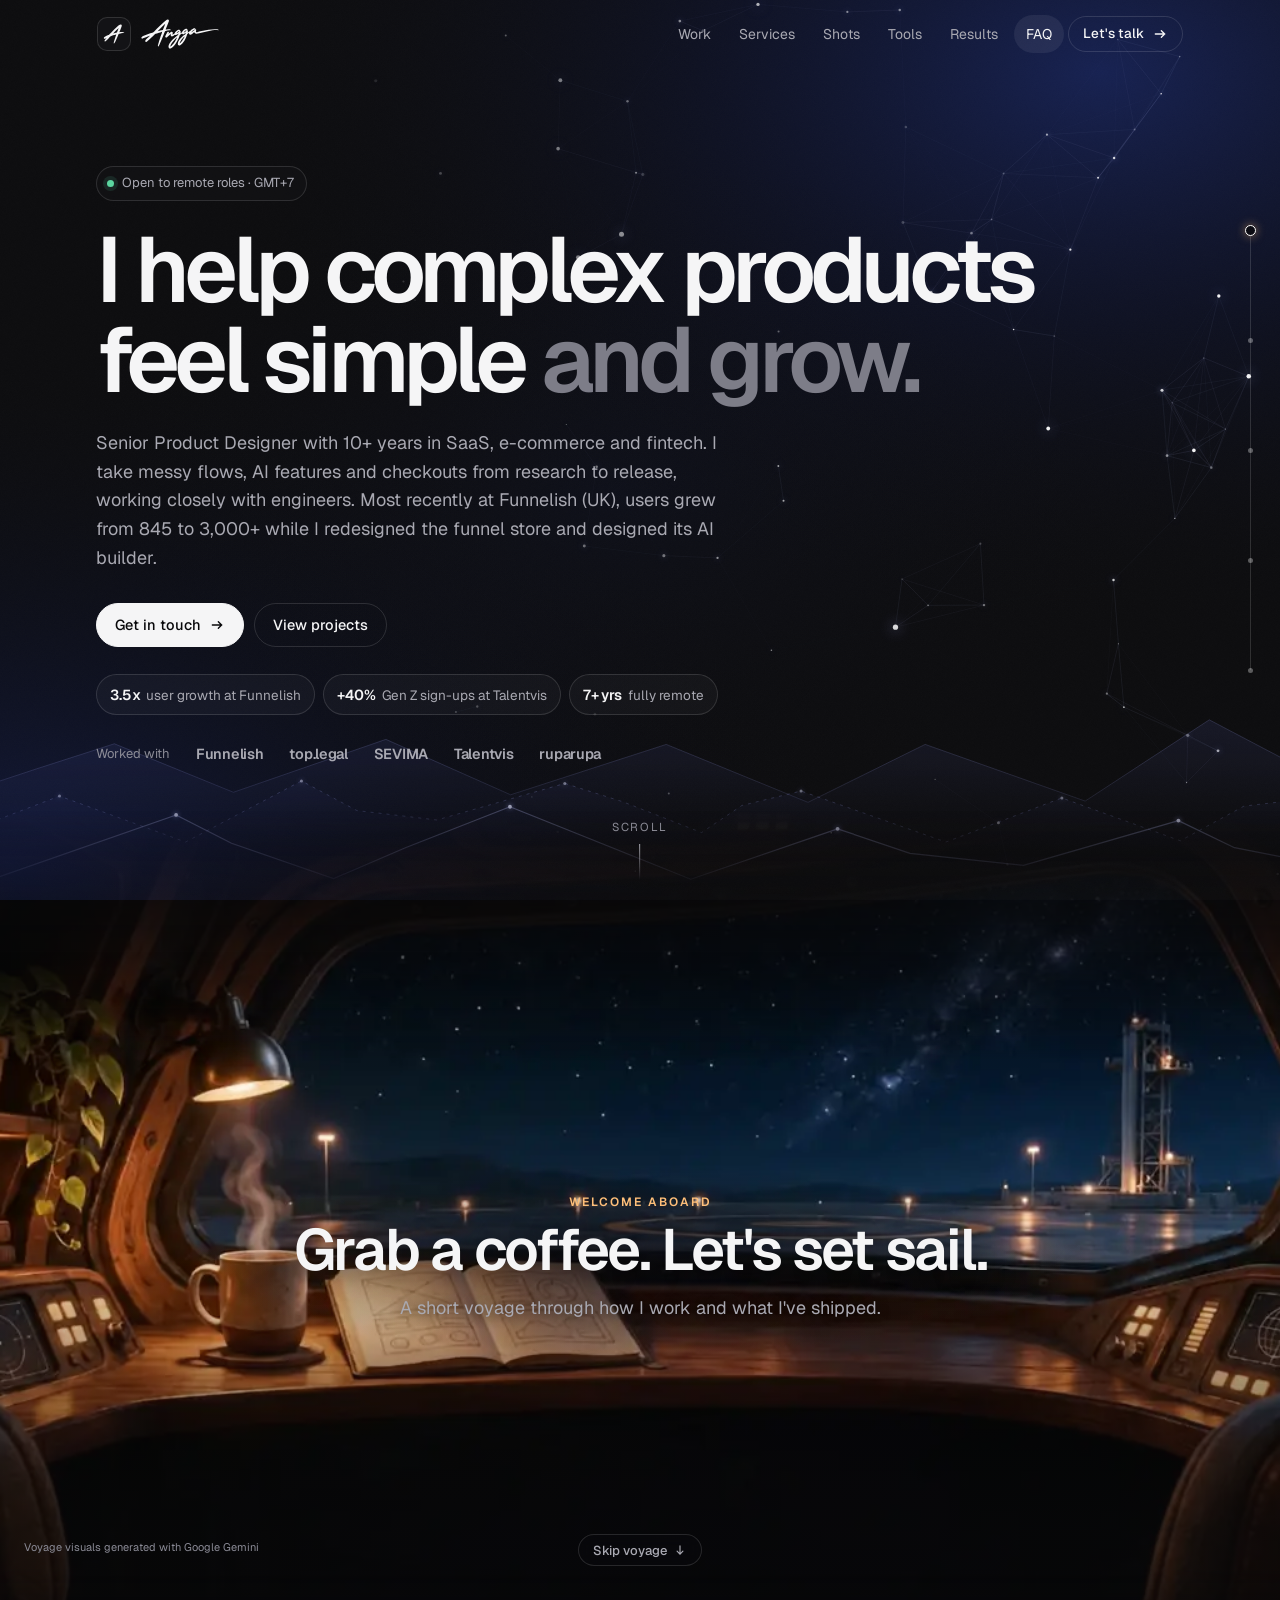
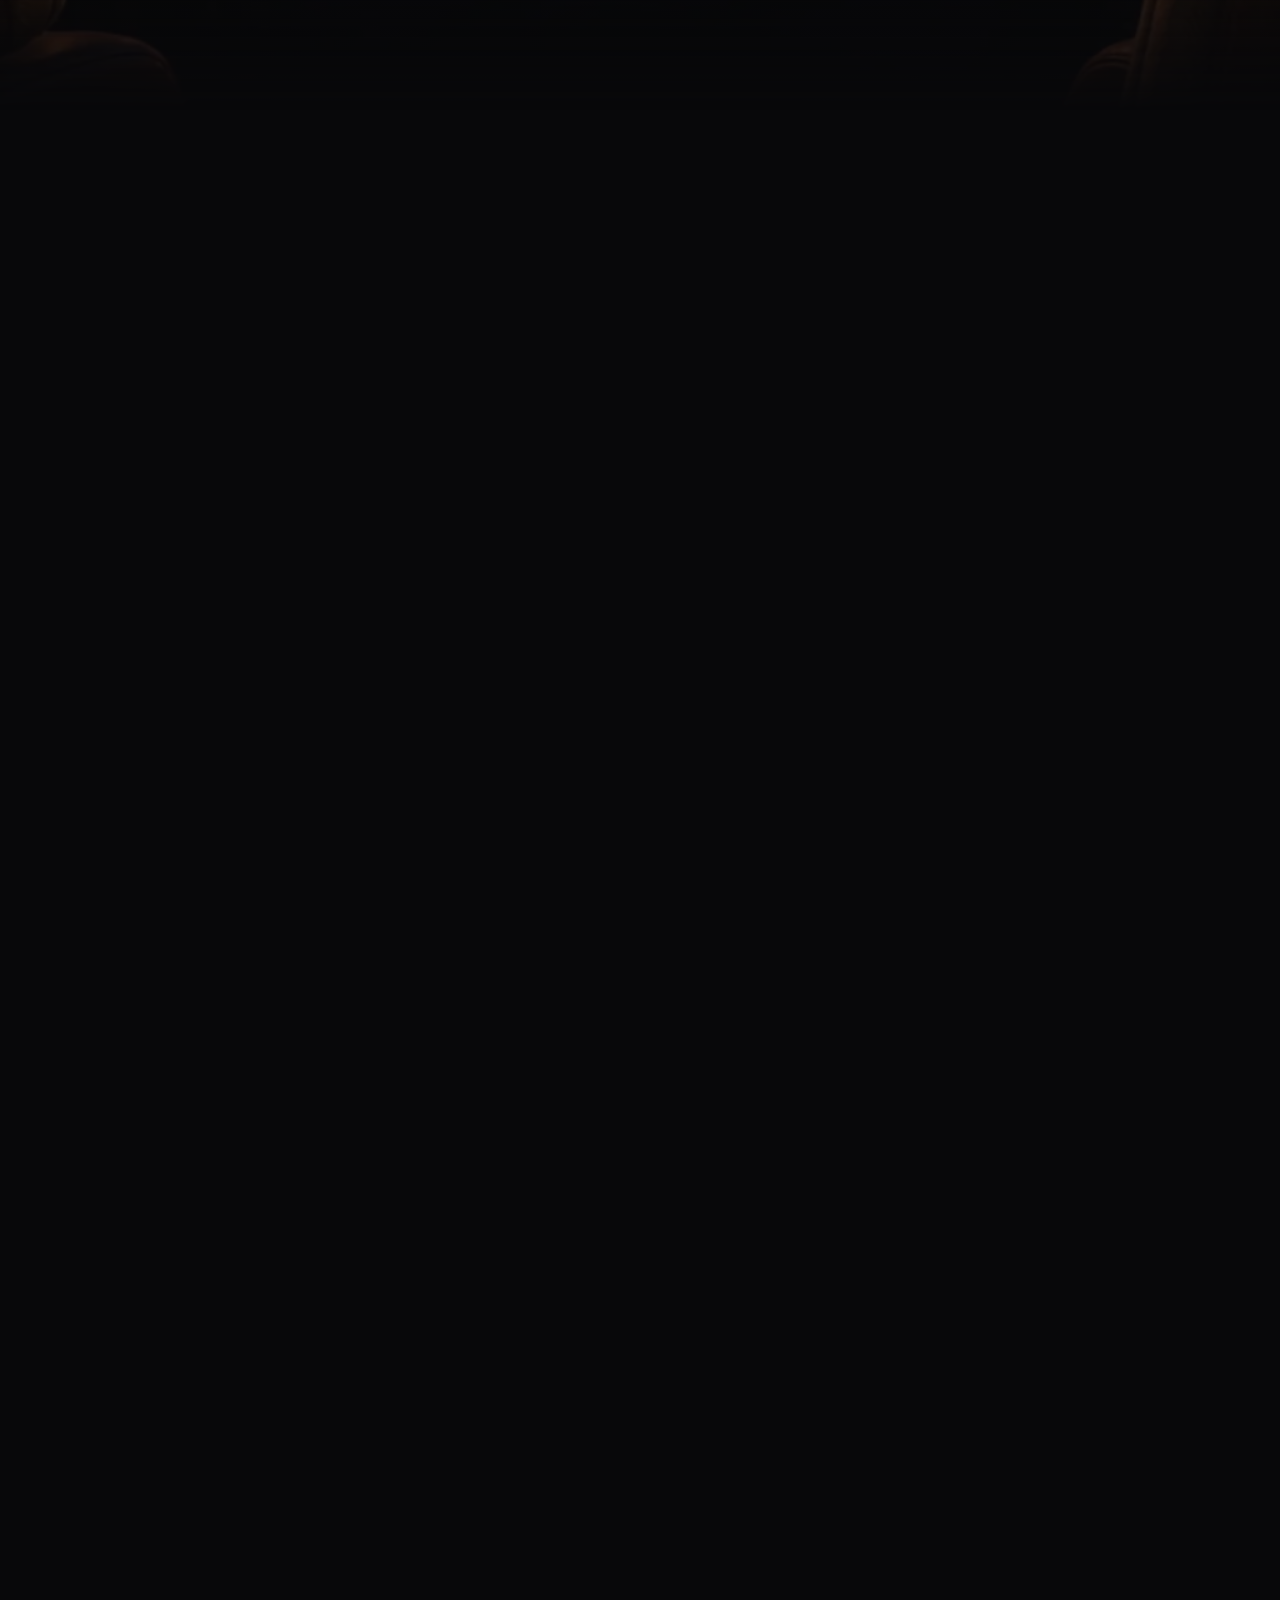
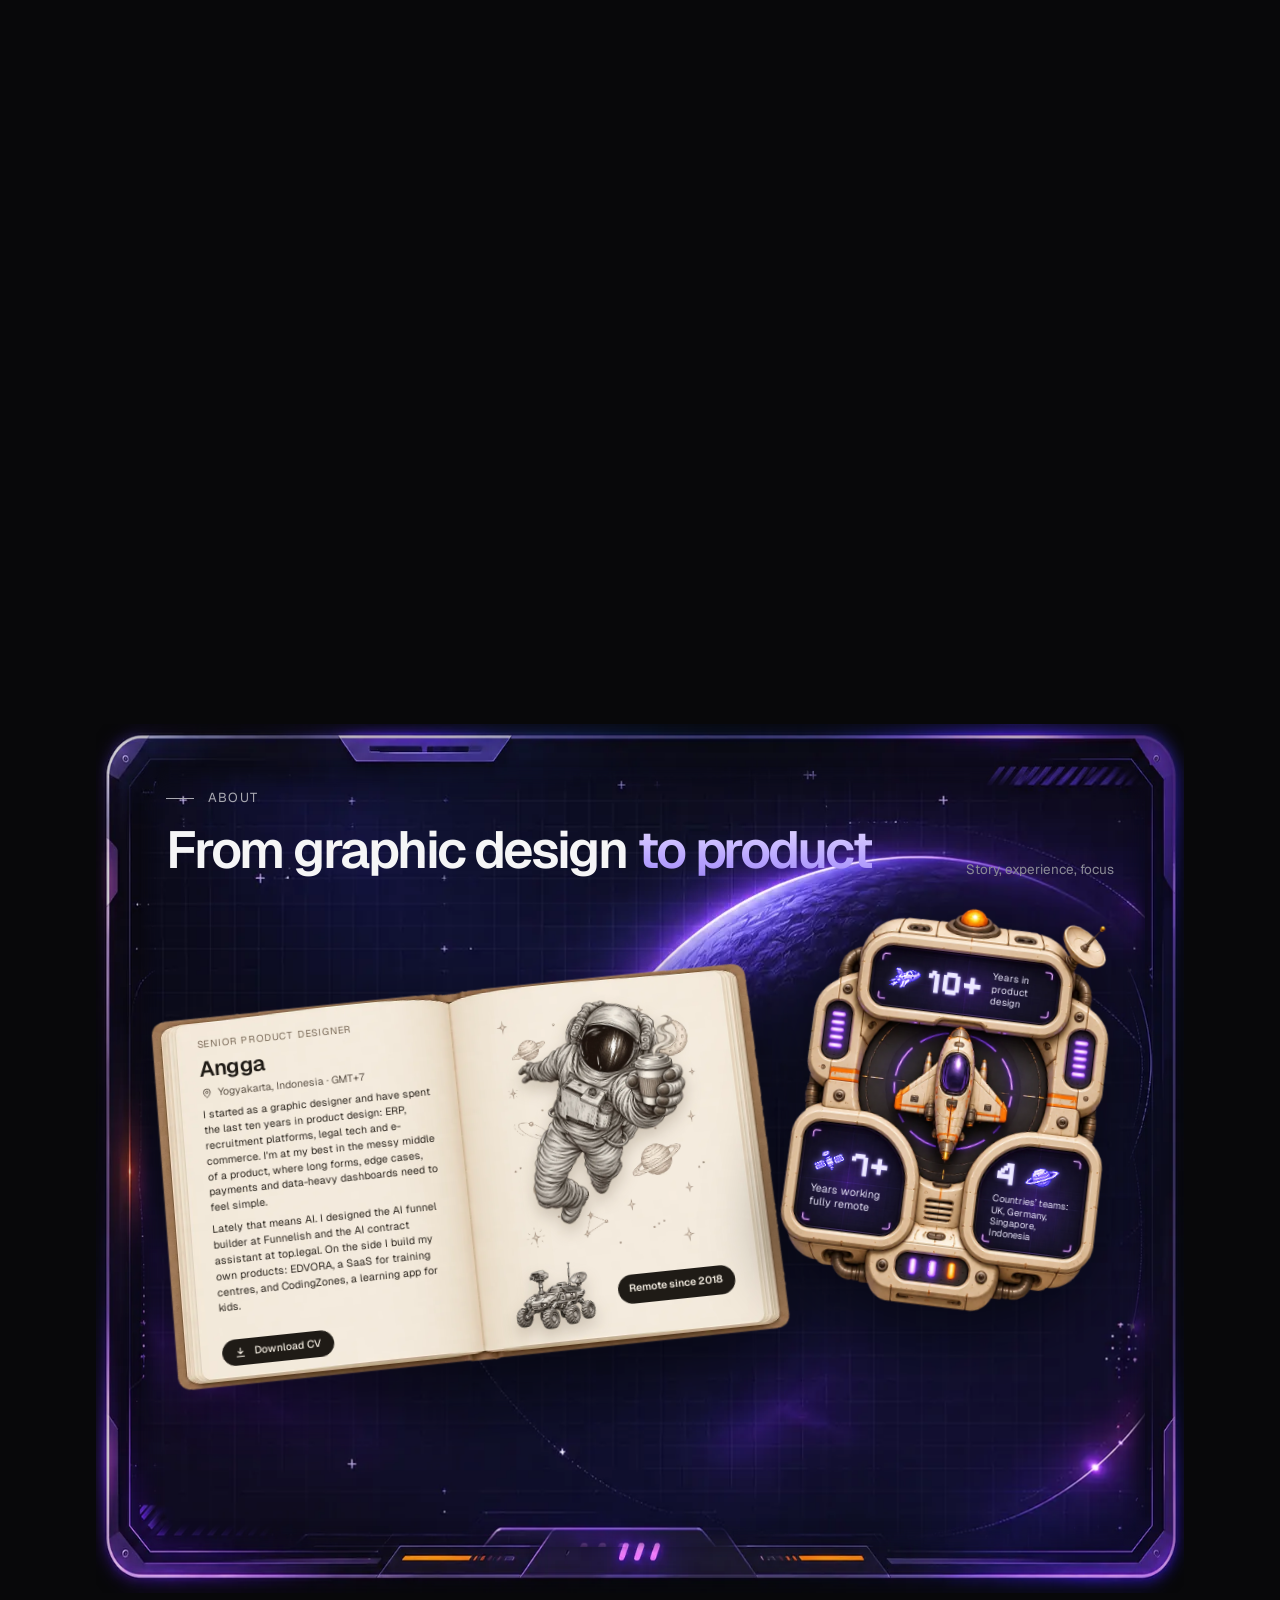
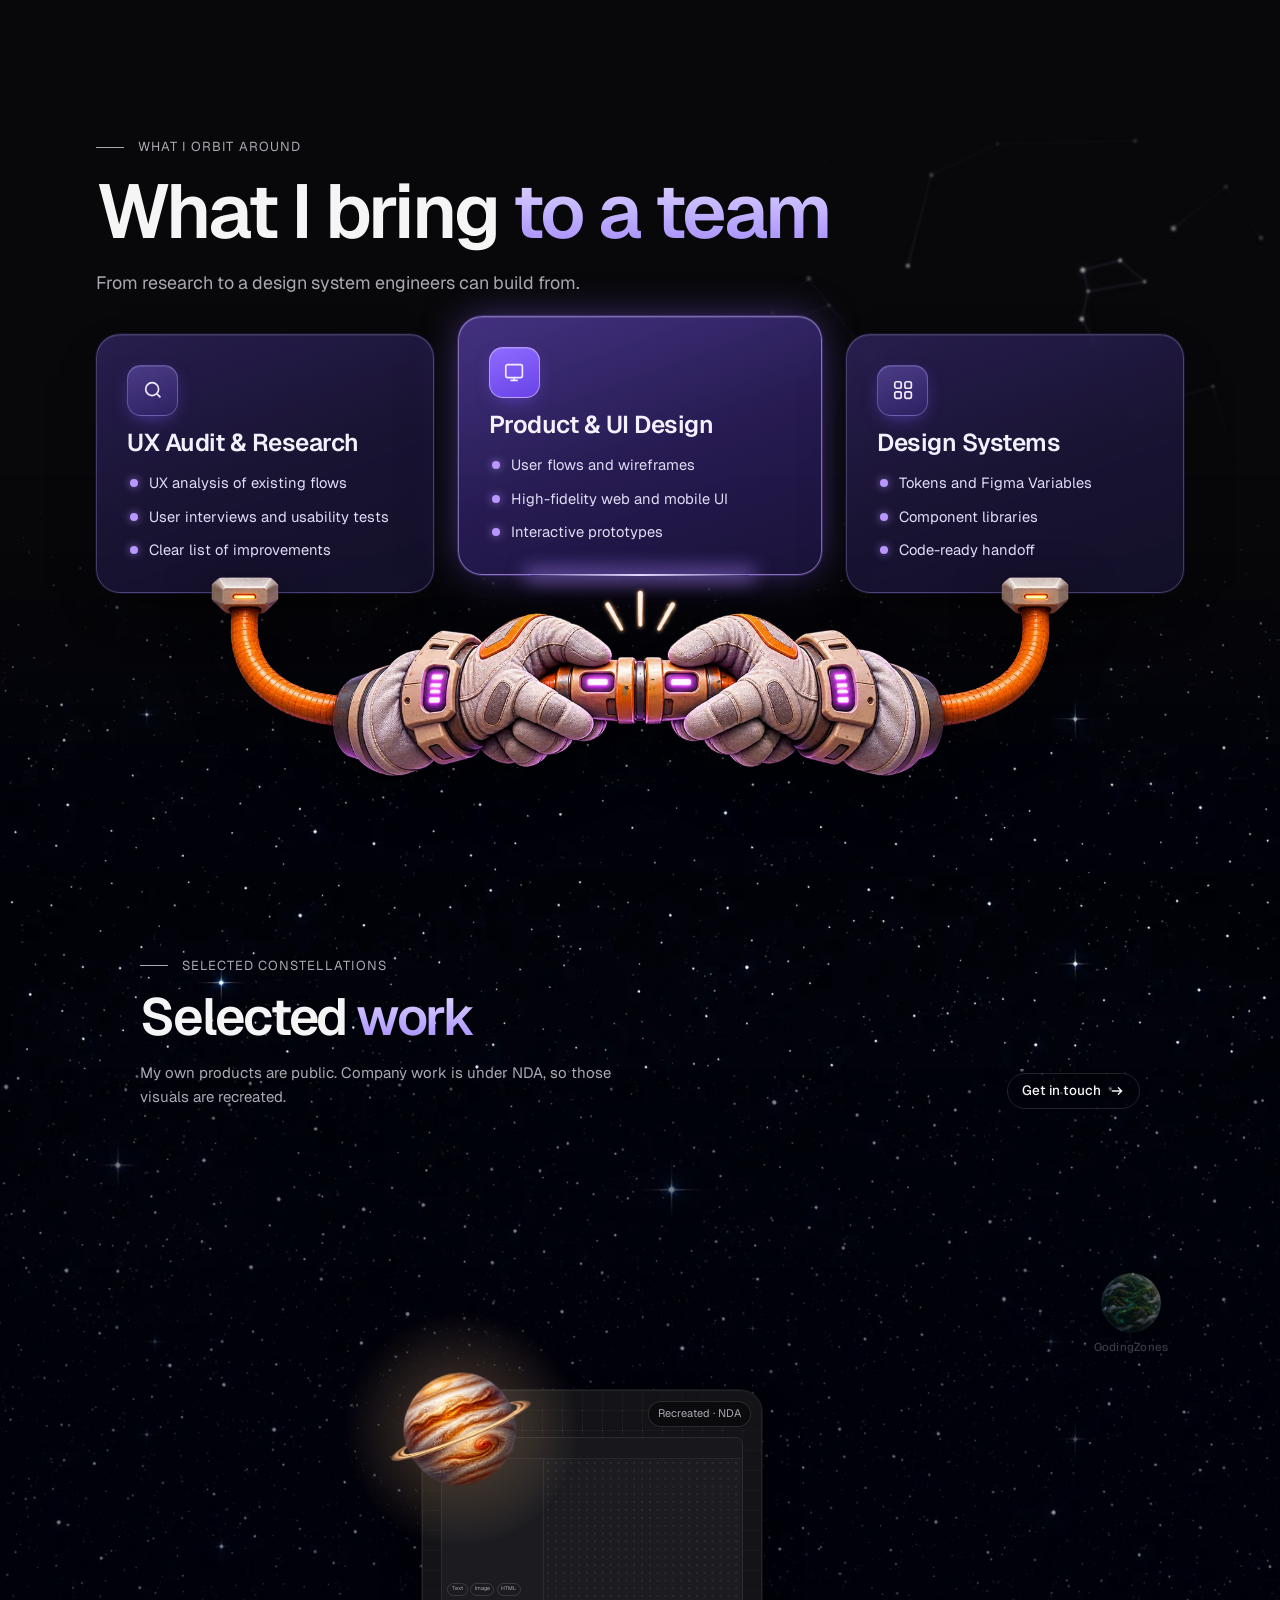
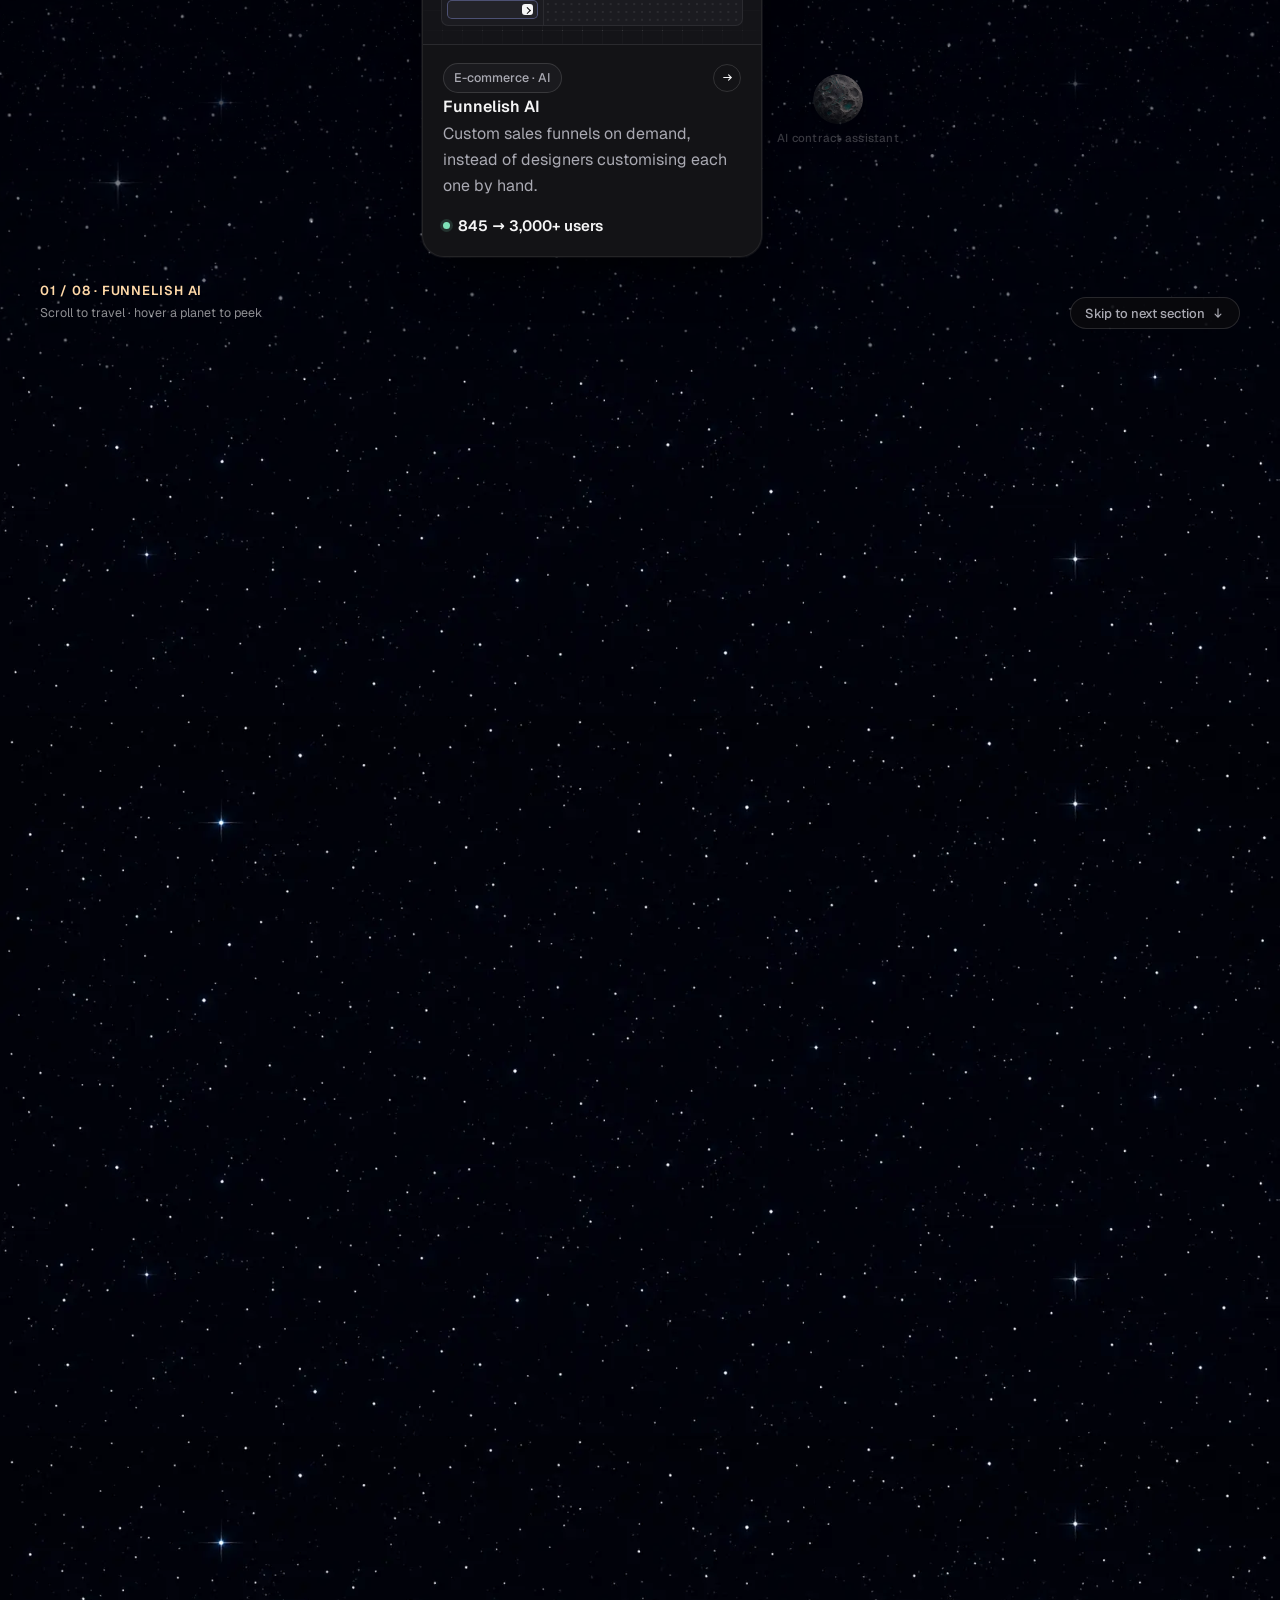
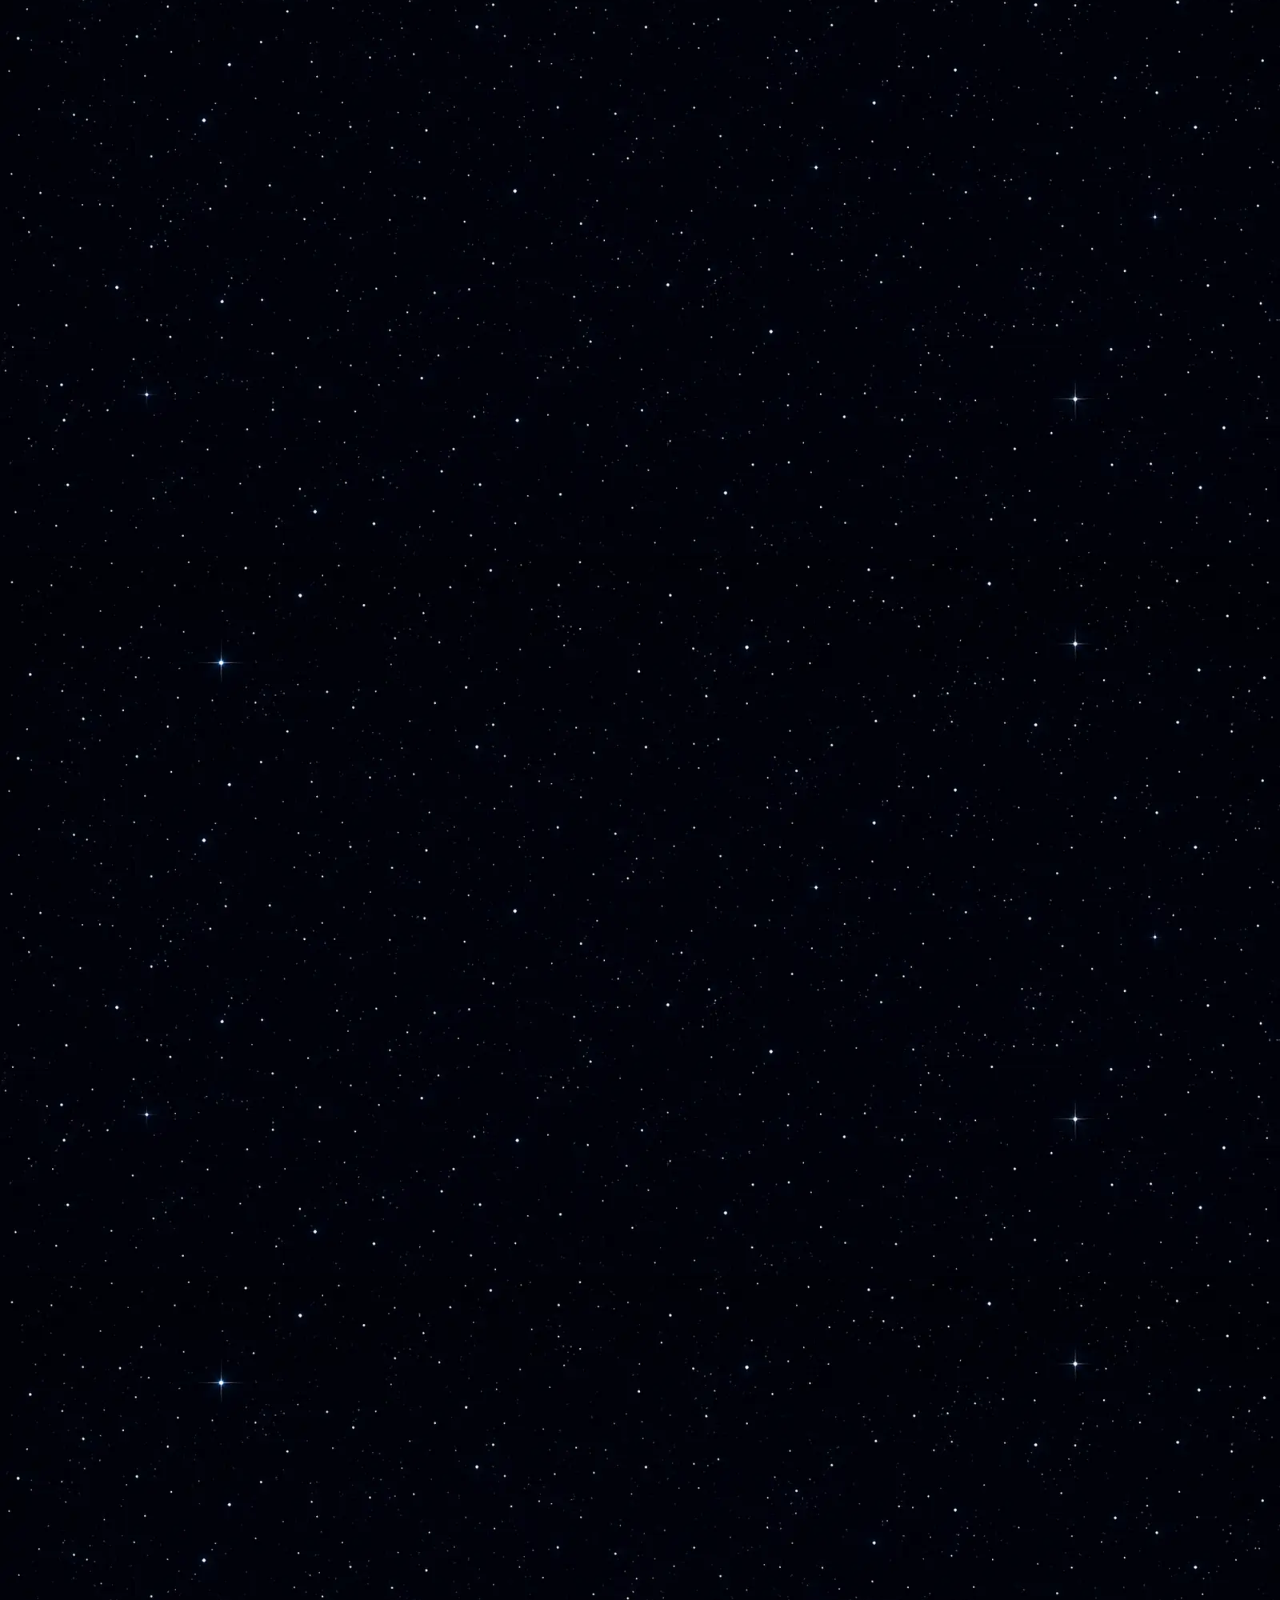
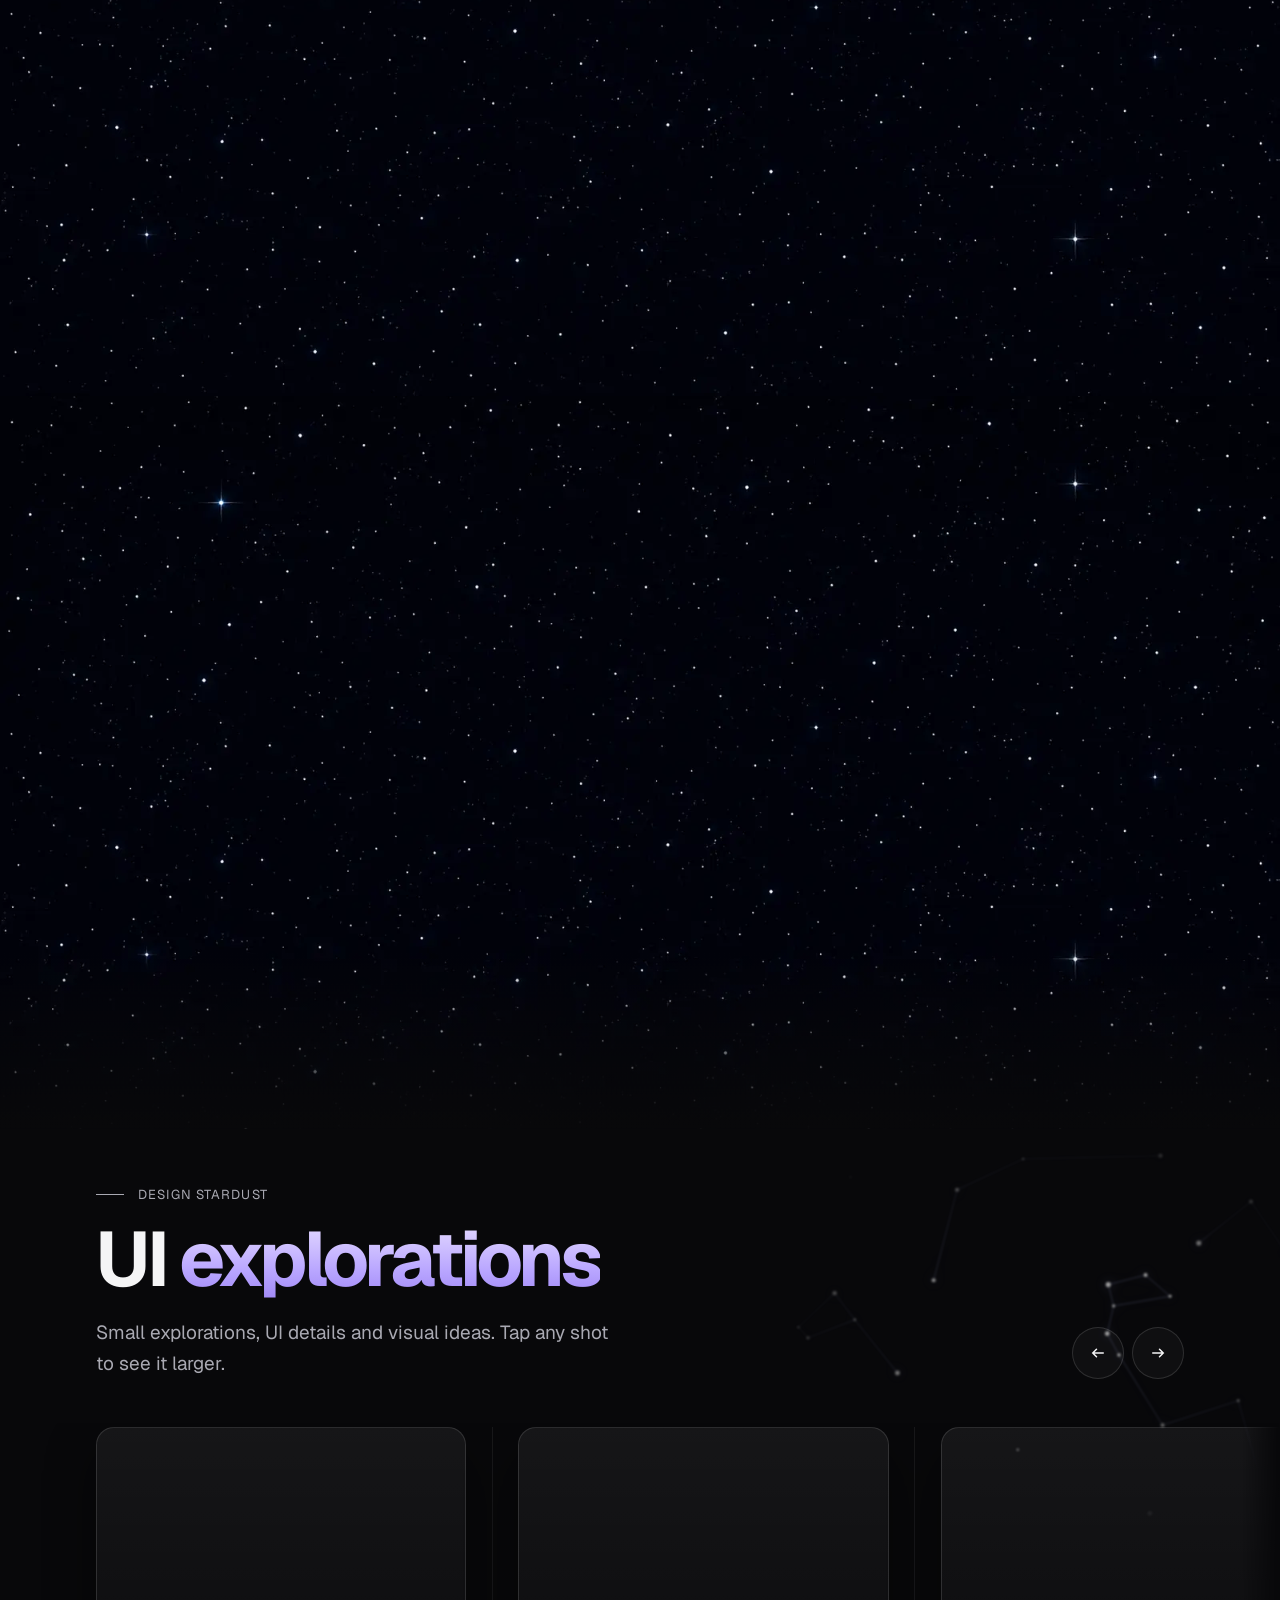
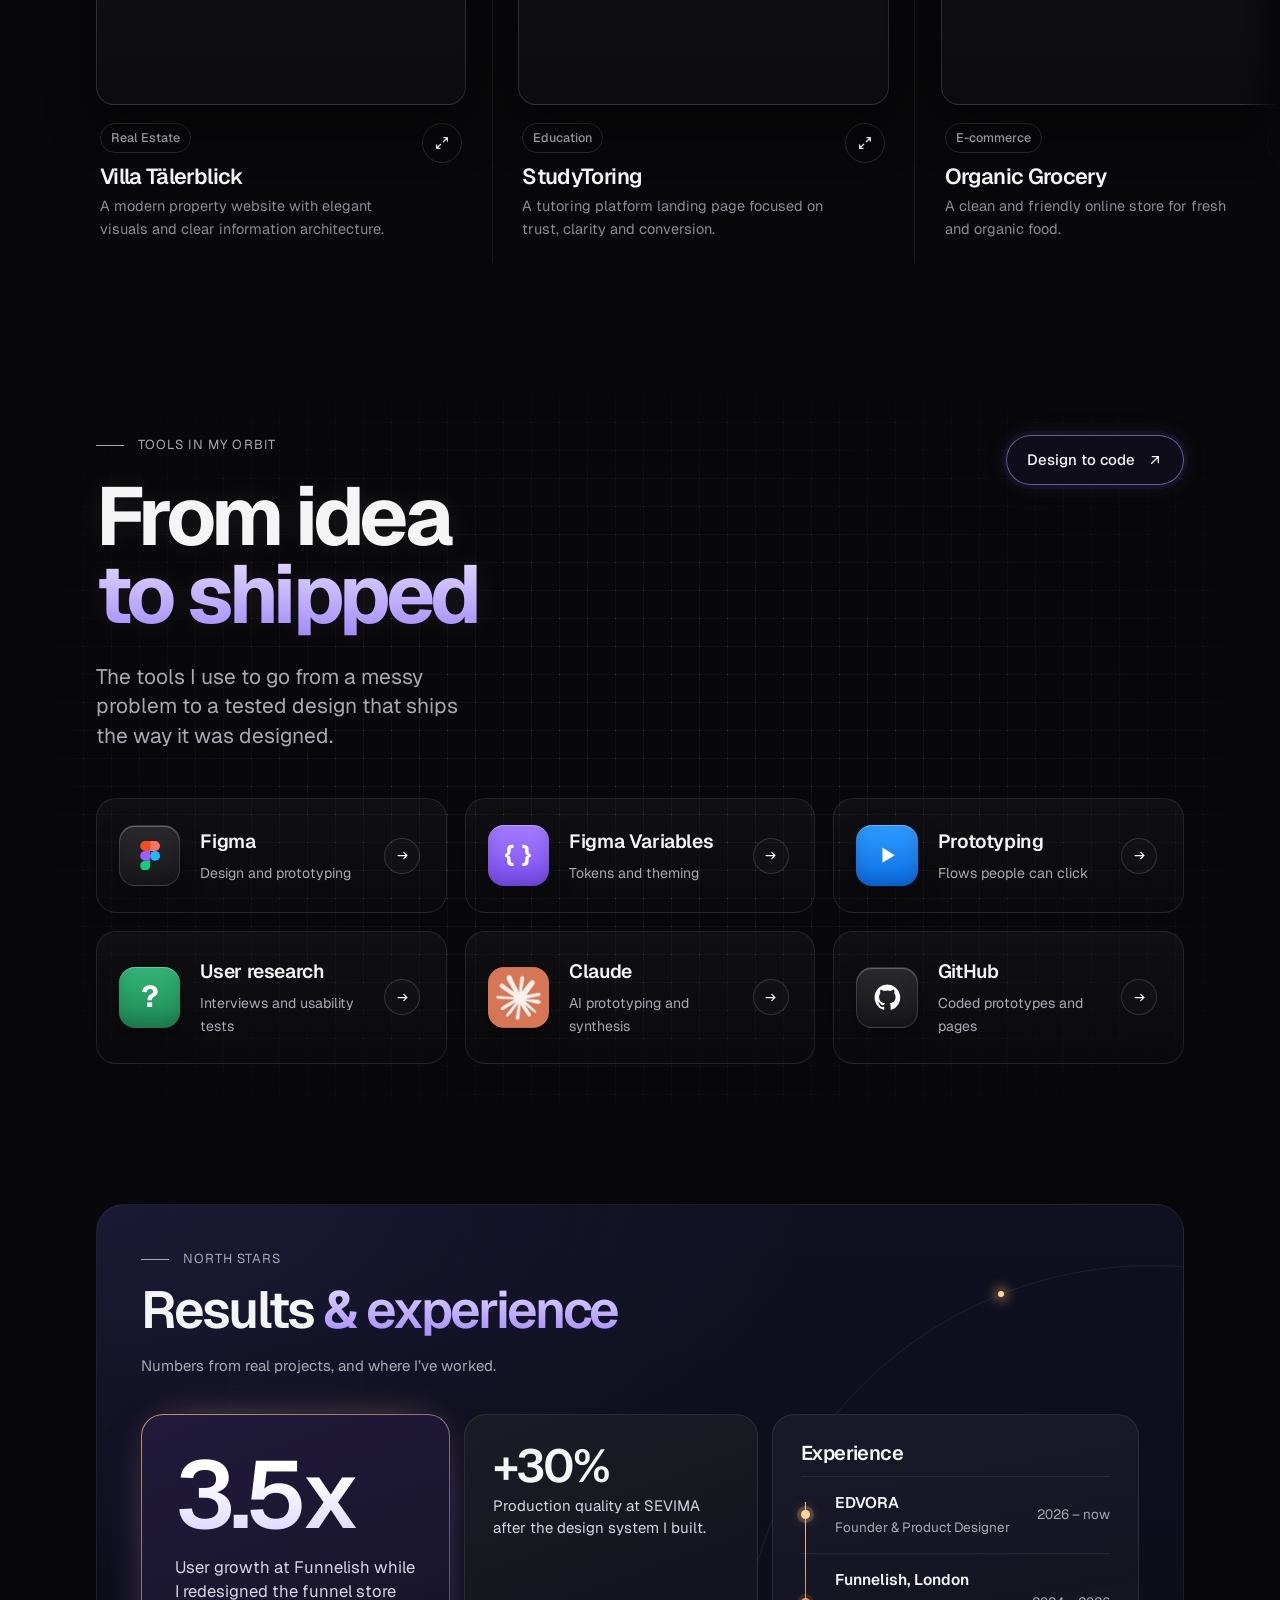
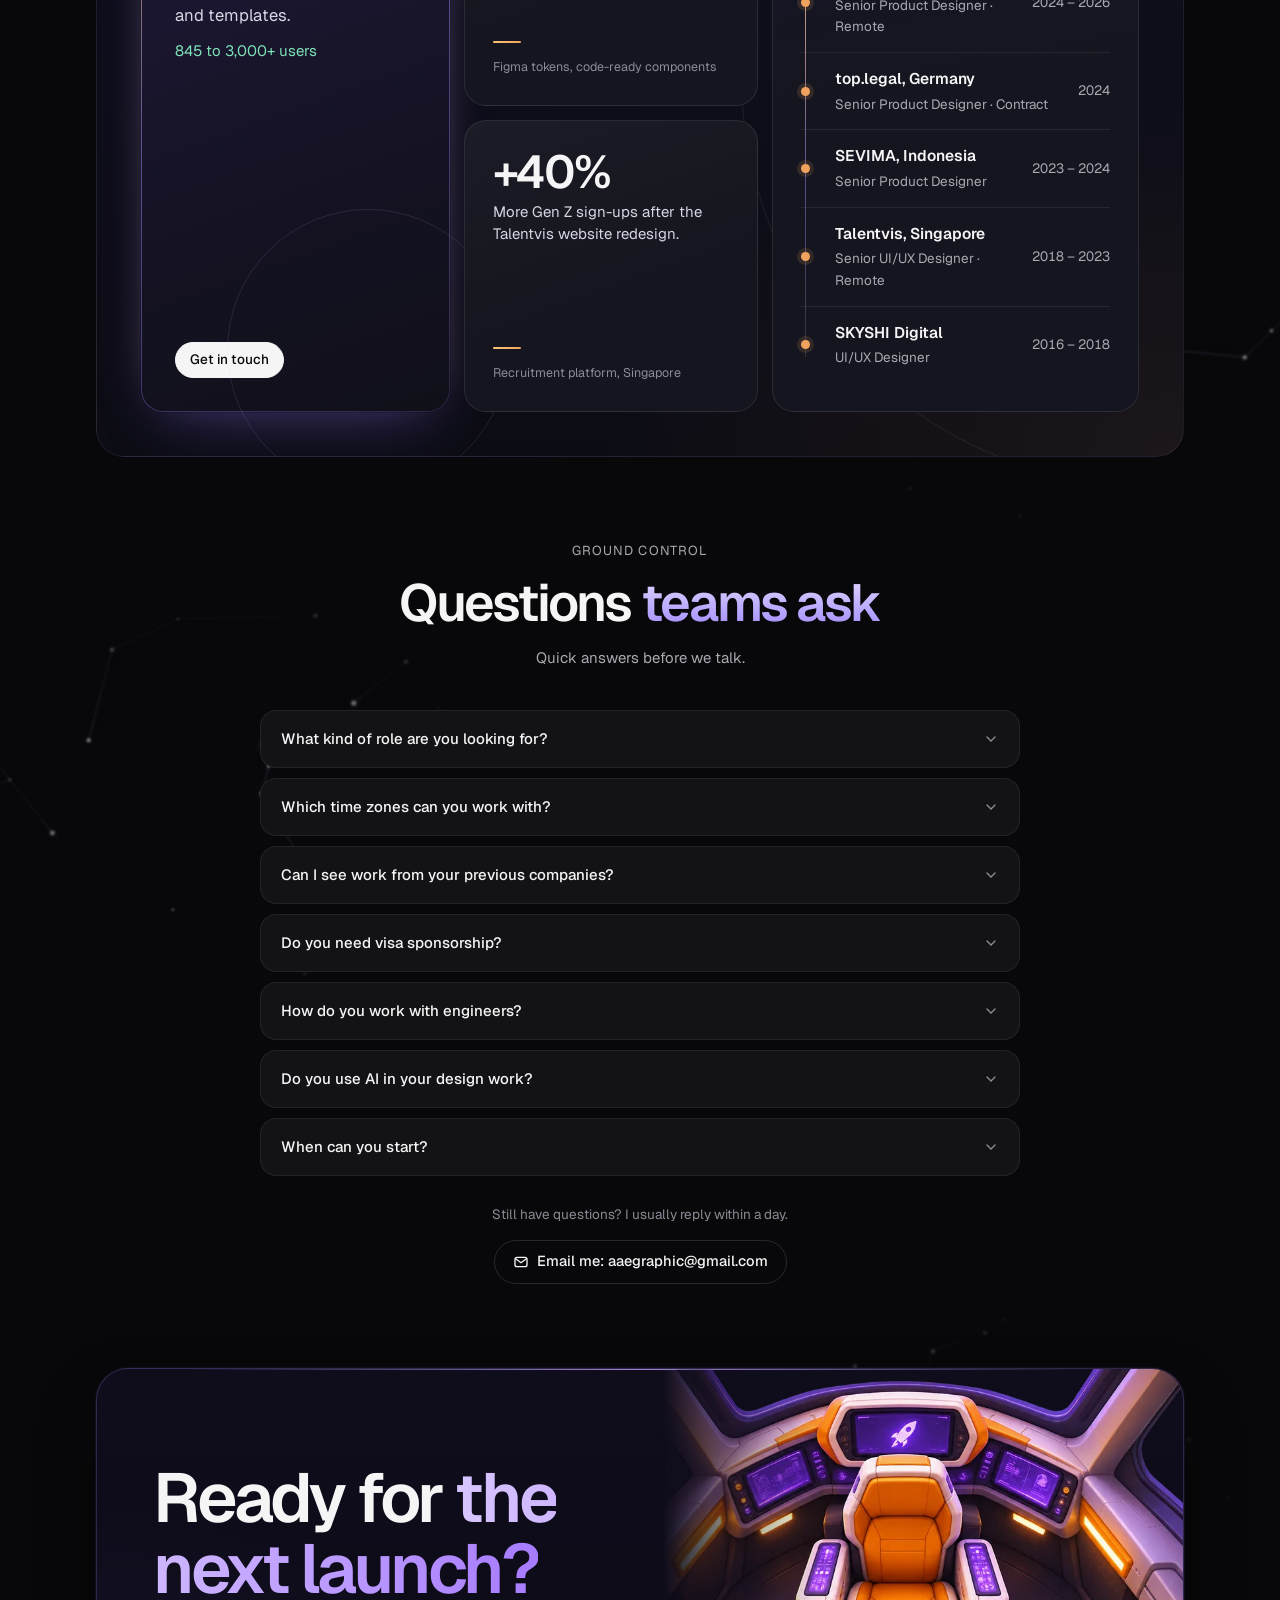
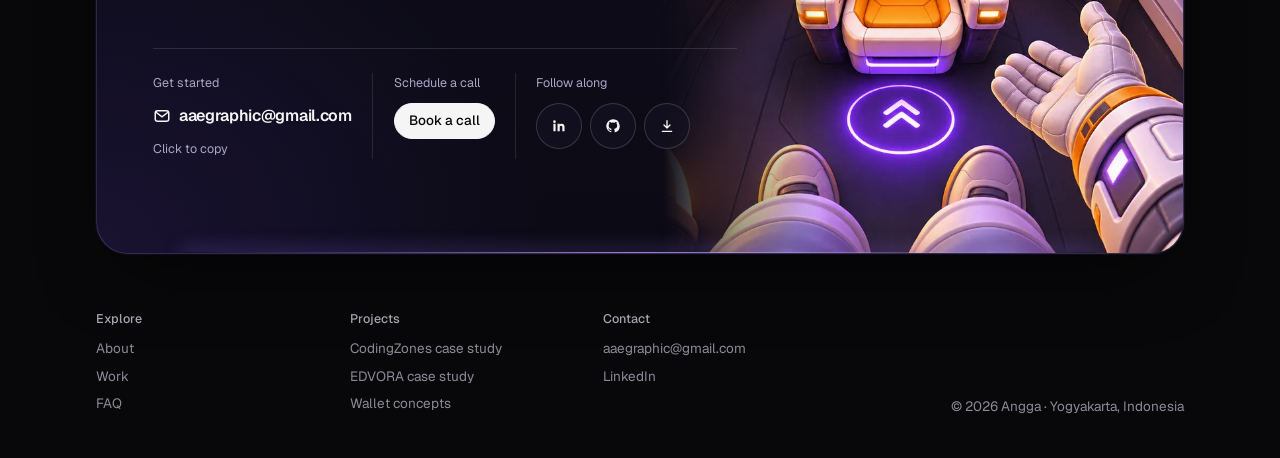
==== commit 3e58a495: "Add files via upload" ====
--- a/index.html
+++ b/index.html
@@ -15,7 +15,7 @@
 <script type="application/ld+json">{"@context": "https://schema.org", "@graph": [{"@type": "WebSite", "@id": "https://aaegraphic.com/#website", "url": "https://aaegraphic.com/", "name": "Angga Ady Ermawan – Senior Product Designer", "inLanguage": "en", "publisher": {"@id": "https://aaegraphic.com/#person"}}, {"@type": "ProfilePage", "@id": "https://aaegraphic.com/#profile", "url": "https://aaegraphic.com/", "name": "Angga Ady Ermawan – Senior Product Designer portfolio", "isPartOf": {"@id": "https://aaegraphic.com/#website"}, "mainEntity": {"@id": "https://aaegraphic.com/#person"}, "dateModified": "2026-11-12T08:30:00+07:00"}, {"@type": "Person", "@id": "https://aaegraphic.com/#person", "name": "Angga Ady Ermawan", "alternateName": "Angga", "jobTitle": "Senior Product Designer", "description": "Senior Product Designer with 10+ years in SaaS, ERP, e-commerce and fintech, and 7+ years working fully remote with teams in the UK, Germany and Singapore. Founder of EDVORA.", "url": "https://aaegraphic.com/", "image": "https://aaegraphic.com/assets/portrait.webp", "email": "mailto:aaegraphic@gmail.com", "address": {"@type": "PostalAddress", "addressLocality": "Yogyakarta", "addressCountry": "ID"}, "alumniOf": {"@type": "CollegeOrUniversity", "name": "Indonesian Institute of the Arts (ISI Yogyakarta)"}, "knowsLanguage": ["English", "Indonesian"], "knowsAbout": ["Product design", "UX design", "UI design", "Design systems", "Design tokens", "Figma", "SaaS", "Fintech", "E-commerce checkout", "Payment flows", "AI product design", "Dashboards", "User research", "Prototyping", "Remote work"], "hasOccupation": {"@type": "Occupation", "name": "Senior Product Designer", "occupationLocation": {"@type": "Country", "name": "Indonesia"}, "skills": "Product UX, design systems, AI product design, checkout and payment UX, dashboards"}, "worksFor": {"@type": "Organization", "name": "EDVORA", "url": "https://edvora.pro"}, "sameAs": ["https://www.linkedin.com/in/awanae/", "https://github.com/aaegraphic-coder"]}, {"@type": "FAQPage", "@id": "https://aaegraphic.com/#faq", "mainEntity": [{"@type": "Question", "name": "What kind of role are you looking for?", "acceptedAnswer": {"@type": "Answer", "text": "A remote Senior Product Designer role at a product company, full-time or a long-term contract. I do my best work on complex products: SaaS, fintech, e-commerce and data-heavy dashboards."}}, {"@type": "Question", "name": "Which time zones can you work with?", "acceptedAnswer": {"@type": "Answer", "text": "I'm in GMT+7 and have worked with teams in the UK, Germany and Singapore. I can overlap several hours with Europe or the US East Coast, and I keep async updates clear so nobody waits on me."}}, {"@type": "Question", "name": "Can I see work from your previous companies?", "acceptedAnswer": {"@type": "Answer", "text": "That work is under NDA, so the visuals here are recreated. In an interview I walk through the real process, decisions and results live."}}, {"@type": "Question", "name": "Do you need visa sponsorship?", "acceptedAnswer": {"@type": "Answer", "text": "No. I work remotely from Indonesia, either as an employee through an employer of record or as a contractor through Deel or a similar platform. Both keep things simple on your side."}}, {"@type": "Question", "name": "How do you work with engineers?", "acceptedAnswer": {"@type": "Answer", "text": "I involve them early, share prototypes before high-fidelity, and hand off with every state, token and edge case documented. Then I review the build before release."}}, {"@type": "Question", "name": "Do you use AI in your design work?", "acceptedAnswer": {"@type": "Answer", "text": "Yes. I designed AI features at Funnelish and top.legal, and I use AI tools to build coded prototypes and speed up research synthesis. The design decisions stay mine."}}, {"@type": "Question", "name": "When can you start?", "acceptedAnswer": {"@type": "Answer", "text": "Usually within one to two weeks after we agree."}}]}]}</script>
 <meta name="description" content="Senior Product Designer for AI features and checkout in SaaS. 10+ years, 7+ fully remote with UK, German and Singapore teams. Based in Yogyakarta, Indonesia.">
 <meta property="og:title" content="Angga Ady Ermawan – Senior Product Designer">
-<meta property="og:description" content="I make complex products simple and help them grow. 10+ years in product design, 7+ years remote.">
+<meta property="og:description" content="I help complex products feel simple and grow. 10+ years in product design, 7+ years remote.">
 <meta property="og:image" content="https://aaegraphic.com/assets/og-portfolio.jpg">
 <meta property="og:url" content="https://aaegraphic.com/">
 <meta name="theme-color" content="#08080A">
@@ -147,7 +147,7 @@
   <div class="mtn" aria-hidden="true"><svg class="m m0" viewBox="0 0 2400 400" preserveAspectRatio="xMidYMax slice"><defs><linearGradient id="ma" x1="0" y1="0" x2="0" y2="1"><stop offset="0" stop-color="#7b86ff" stop-opacity=".10"/><stop offset=".7" stop-color="#7b86ff" stop-opacity="0"/></linearGradient></defs><path class="a" d="M-80 152 L-5 191 L126 230 L241 192 L365 152 L554 229 L796 145 L994 233 L1241 153 L1466 245 L1652 153 L1906 243 L2103 114 L2352 245 L2480 400 L-80 400 Z"/><path class="l" d="M-80 152 L-5 191 L126 230 L241 192 L365 152 L554 229 L796 145 L994 233 L1241 153 L1466 245 L1652 153 L1906 243 L2103 114 L2352 245"/><g class="d"></g></svg><svg class="m m1" viewBox="0 0 2400 400" preserveAspectRatio="xMidYMax slice"><path class="a" d="M-80 216 L82 310 L278 235 L478 308 L662 211 L750 258 L877 273 L1080 215 L1172 244 L1297 293 L1361 250 L1455 227 L1685 308 L1869 238 L2057 306 L2158 251 L2261 239 L2418 309 L2480 400 L-80 400 Z"/><path class="l" d="M-80 216 L82 310 L278 235 L478 308 L662 211 L750 258 L877 273 L1080 215 L1172 244 L1297 293 L1361 250 L1455 227 L1685 308 L1869 238 L2057 306 L2158 251 L2261 239 L2418 309"/><g class="d"><circle cx="278" cy="235" r="2.4"/><circle cx="662" cy="211" r="2.4"/><circle cx="1080" cy="215" r="2.4"/><circle cx="1455" cy="227" r="2.4"/><circle cx="1869" cy="238" r="2.4"/><circle cx="2261" cy="239" r="2.4"/></g></svg><svg class="m m2" viewBox="0 0 2400 400" preserveAspectRatio="xMidYMax slice"><path class="a" d="M-80 255 L183 363 L463 265 L551 310 L713 366 L827 317 L993 252 L1280 367 L1513 287 L1628 326 L1808 345 L2054 274 L2143 317 L2302 348 L2480 400 L-80 400 Z"/><path class="l" d="M-80 255 L183 363 L463 265 L551 310 L713 366 L827 317 L993 252 L1280 367 L1513 287 L1628 326 L1808 345 L2054 274 L2143 317 L2302 348"/><g class="d"><circle cx="463" cy="265" r="3"/><circle cx="993" cy="252" r="3"/><circle cx="1513" cy="287" r="3"/><circle cx="2054" cy="274" r="3"/></g></svg></div>
   <div class="wrap">
     <span class="status" data-s><i></i>Open to remote roles &middot; GMT+7</span>
-    <h1 id="hero-title" data-s>I make complex products simple <span class="dim">and help them grow.</span></h1>
+    <h1 id="hero-title" data-s>I help complex products feel simple <span class="dim">and grow.</span></h1>
     <p class="lede" data-s>Senior Product Designer with 10+ years in SaaS, e-commerce and fintech. I take messy flows, AI features and checkouts from research to release, working closely with engineers. Most recently at Funnelish (UK), users grew from 845 to 3,000+ while I redesigned the funnel store and designed its AI builder.</p>
     <div class="ctas" data-s>
       <a class="btn primary" href="#contact">Get in touch <svg viewBox="0 0 24 24" fill="none" stroke="currentColor" stroke-width="2" stroke-linecap="round"><path d="M5 12h14m-5-5 5 5-5 5"/></svg></a>
@@ -211,10 +211,13 @@
 <section class="plain story" id="services" data-story="Skills" aria-labelledby="svc-title">
   <div class="wrap">
     <div class="sec-head" data-s><div><span class="tk-eyebrow">What I orbit around</span><h2 id="svc-title"><span class="vh">Product design skills: </span>What I bring <span class="tk-grad">to a team</span></h2><p>From research to a design system engineers can build from.</p></div></div>
+    <div class="svc-rig">
     <div class="services">
       <div class="svc" data-s><h3><span class="ico"><svg viewBox="0 0 24 24" fill="none" stroke="currentColor" stroke-width="2"><circle cx="11" cy="11" r="7"/><path d="m20 20-3.5-3.5"/></svg></span>UX Audit &amp; Research</h3><ul><li>UX analysis of existing flows</li><li>User interviews and usability tests</li><li>Clear list of improvements</li></ul></div>
-      <div class="svc" data-s><h3><span class="ico"><svg viewBox="0 0 24 24" fill="none" stroke="currentColor" stroke-width="2"><rect x="3" y="4" width="18" height="14" rx="2"/><path d="M8 21h8M12 18v3"/></svg></span>Product &amp; UI Design</h3><ul><li>User flows and wireframes</li><li>High-fidelity web and mobile UI</li><li>Interactive prototypes</li></ul></div>
+      <div class="svc svc-mid" data-s><h3><span class="ico"><svg viewBox="0 0 24 24" fill="none" stroke="currentColor" stroke-width="2"><rect x="3" y="4" width="18" height="14" rx="2"/><path d="M8 21h8M12 18v3"/></svg></span>Product &amp; UI Design</h3><ul><li>User flows and wireframes</li><li>High-fidelity web and mobile UI</li><li>Interactive prototypes</li></ul></div>
       <div class="svc" data-s><h3><span class="ico"><svg viewBox="0 0 24 24" fill="none" stroke="currentColor" stroke-width="2"><rect x="3" y="3" width="7" height="7" rx="2"/><rect x="14" y="3" width="7" height="7" rx="2"/><rect x="3" y="14" width="7" height="7" rx="2"/><rect x="14" y="14" width="7" height="7" rx="2"/></svg></span>Design Systems</h3><ul><li>Tokens and Figma Variables</li><li>Component libraries</li><li>Code-ready handoff</li></ul></div>
+    </div>
+    <img class="svc-hands" src="assets/svc-hands.webp" alt="" aria-hidden="true" width="1400" height="324" loading="lazy" decoding="async">
     </div>
   </div>
 </section>
@@ -342,8 +345,8 @@
     <div class="tk-head rv">
       <div>
         <span class="tk-eyebrow">Tools in my orbit</span>
-        <h2 id="tools-title"><span class="vh">Design tools: </span>How I<br><span class="tk-grad">work</span></h2>
-        <p>A practical stack for fast, consistent design that survives in code.</p>
+        <h2 id="tools-title"><span class="vh">Design tools: </span>From idea<br><span class="tk-grad">to shipped</span></h2>
+        <p>The tools I use to go from a messy problem to a tested design that ships the way it was designed.</p>
       </div>
       <a class="tk-pill" href="#work">Design to code <svg viewBox="0 0 24 24" fill="none" stroke="currentColor" stroke-width="2" stroke-linecap="round"><path d="M7 17 17 7M8 7h9v9"/></svg></a>
     </div>
@@ -402,6 +405,7 @@
   <div class="wrap">
     <div class="cta rv">
       <div class="beam" aria-hidden="true"></div>
+      <img class="cta-cockpit" src="assets/cockpit.webp" alt="" aria-hidden="true" width="1100" height="733" loading="lazy" decoding="async">
       <h2 id="c-title"><span class="vh">Contact: </span>Ready for <span class="dim">the next launch?</span></h2>
       <div class="cta-grid">
         <div><small>Get started</small><button class="mail" type="button" data-copy="aaegraphic@gmail.com"><svg viewBox="0 0 24 24" fill="none" stroke="currentColor" stroke-width="2"><rect x="3" y="5" width="18" height="14" rx="3"/><path d="m4 7 8 6 8-6"/></svg><b>aaegraphic@gmail.com</b></button><small>Click to copy</small></div>
--- a/assets/upgrade.css
+++ b/assets/upgrade.css
@@ -347,3 +347,74 @@
   .book{margin-left:0}
   #about .sec-head p,#about .sec-head .sub{color:#e6e3f7}
 }
+
+/* Services -> Work: stars rise gradually from behind the skills cards, no hard edge */
+@media (min-width:1000px){
+  .gx-on #work .panel::before{top:0;-webkit-mask-image:none;mask-image:none;background:linear-gradient(180deg,rgba(8,8,10,0) 0,rgba(8,8,10,0) calc(100% - 180px),#08080a 100%),#04050b url(planets/stars.webp) center top/100vw auto repeat-y}
+  .gx-on #work .panel::after{content:"";display:block;position:absolute;left:calc(50% - 50vw);width:100vw;bottom:100%;aspect-ratio:1600/520;z-index:-1;pointer-events:none;background:url(planets/stars-fade.webp) center bottom/100% 100% no-repeat}
+  .gx-on #services{position:relative;z-index:1}
+  .gx-on #work .sec-head{padding-top:clamp(24px,4vh,56px)}
+}
+
+/* ---------- Skills: three glass cards plugged together by two astronaut hands ---------- */
+#services .svc{position:relative;border-radius:24px;border:1px solid rgba(190,170,255,.28);background:linear-gradient(160deg,rgba(78,58,150,.42),rgba(34,26,70,.55) 55%,rgba(22,18,46,.7)),rgba(18,14,38,.6);box-shadow:inset 0 1px 0 rgba(255,255,255,.08),0 0 0 1px rgba(120,90,230,.12),0 20px 50px -24px rgba(0,0,0,.8);backdrop-filter:blur(6px);-webkit-backdrop-filter:blur(6px)}
+#services .svc h3{flex-direction:column;align-items:flex-start;gap:14px;font-size:clamp(19px,1.9vw,26px);font-weight:600;letter-spacing:-.02em;color:#f4f1ff}
+#services .svc .ico{width:clamp(44px,4vw,56px);height:clamp(44px,4vw,56px);border-radius:14px;display:grid;place-items:center;background:linear-gradient(160deg,rgba(150,120,255,.35),rgba(90,60,200,.25));border:1px solid rgba(190,170,255,.35);box-shadow:inset 0 1px 0 rgba(255,255,255,.12),0 6px 18px -6px rgba(124,92,255,.6);color:#f1edff}
+#services .svc .ico svg{width:45%;height:45%;stroke-width:1.8}
+#services .svc ul{gap:10px;margin-top:16px}
+#services .svc li{font-size:clamp(14px,1.15vw,16px);color:#e2ddf7;padding-left:22px}
+#services .svc li::before{left:3px;top:.55em;width:8px;height:8px;background:#b897ff;box-shadow:0 0 8px rgba(184,151,255,.7)}
+#services .svc-mid{border-color:rgba(200,175,255,.55);background:linear-gradient(160deg,rgba(110,80,210,.55),rgba(52,36,110,.62) 55%,rgba(30,22,66,.75)),rgba(22,16,48,.6);box-shadow:inset 0 1px 0 rgba(255,255,255,.14),0 0 0 1px rgba(150,110,255,.25),0 0 40px -6px rgba(140,100,255,.55),0 24px 60px -24px rgba(0,0,0,.85)}
+#services .svc-mid .ico{background:linear-gradient(160deg,#8f6bff,#6a42e8);border-color:rgba(220,205,255,.6)}
+#services .svc-mid::after{content:"";position:absolute;left:20%;right:20%;bottom:-2px;height:2px;border-radius:2px;background:linear-gradient(90deg,transparent,#e6d8ff,transparent);box-shadow:0 0 18px 6px rgba(170,130,255,.55)}
+.svc-hands{display:none}
+@media (min-width:900px){
+  .svc-rig{position:relative;padding-bottom:16.8%}
+  #services .services{grid-template-columns:1fr 1.08fr 1fr;gap:2.2%;align-items:stretch}
+  #services .svc-mid{transform:translateY(-18px)}
+  .svc-hands{display:block;position:absolute;left:10.59%;width:78.85%;height:auto;bottom:0;top:auto;z-index:0;filter:drop-shadow(0 18px 24px rgba(0,0,0,.55));pointer-events:none}
+  #services .svc{z-index:1}
+}
+@media (min-width:900px) and (prefers-reduced-motion:no-preference){
+  .svc-rig.in-view .svc-hands{animation:handsIn .9s cubic-bezier(.2,.8,.2,1) both}
+}
+@keyframes handsIn{from{opacity:0;transform:translateY(10%) scale(.96)}to{opacity:1;transform:none}}
+@media (min-width:900px){.svc-hands{z-index:2}}
+
+/* ---------- Contact: cockpit invitation, the astronaut offers you the seat ---------- */
+#contact .cta{border-radius:32px;border:1px solid rgba(170,140,255,.22);background:radial-gradient(70% 120% at 0% 100%,rgba(110,70,230,.14),transparent 60%),linear-gradient(180deg,#0f0d1c,#0b0a14);box-shadow:0 0 0 1px rgba(120,90,230,.08),0 30px 80px -30px rgba(0,0,0,.8);min-height:clamp(420px,38vw,560px);display:flex;flex-direction:column;justify-content:center}
+#contact .cta::before,#contact .cta::after{content:"";position:absolute;left:8%;right:8%;height:1px;pointer-events:none;background:linear-gradient(90deg,transparent,rgba(190,160,255,.8),transparent)}
+#contact .cta::before{top:0}
+#contact .cta::after{bottom:0;box-shadow:0 0 18px 2px rgba(150,110,255,.55)}
+#contact .cta .beam{display:none}
+#contact .cta h2{z-index:1;max-width:11ch;font-size:clamp(40px,5.4vw,76px);line-height:1.02}
+#contact .cta h2 .dim{background:linear-gradient(90deg,#d8c6ff,#a77bff);-webkit-background-clip:text;background-clip:text;color:transparent}
+#contact .cta-grid{z-index:1;width:min(100%,560px);grid-template-columns:auto auto auto;gap:0;border-top-color:rgba(255,255,255,.12)}
+#contact .cta-grid>div{padding:0 clamp(16px,2.2vw,30px)}
+#contact .cta-grid>div:first-child{padding-left:0}
+#contact .cta-grid>div+div{border-left:1px solid rgba(255,255,255,.1)}
+#contact .cta-grid small{color:#a9a4c4}
+#contact .mail b{font-weight:600}
+#contact .socials a{width:46px;height:46px;background:rgba(20,18,34,.7);border-color:rgba(255,255,255,.16)}
+.cta-cockpit{position:absolute;right:0;top:0;height:100%;width:auto;max-width:58%;object-fit:cover;object-position:left center;pointer-events:none;-webkit-mask-image:linear-gradient(90deg,transparent 0,#000 22%);mask-image:linear-gradient(90deg,transparent 0,#000 22%)}
+@media (min-width:1101px){#contact .cta-grid{width:min(56%,620px)}}
+@media (max-width:1100px){
+  #contact .cta{min-height:0;justify-content:flex-start}
+  .cta-cockpit{position:relative;display:block;order:3;max-width:none;width:calc(100% + 2*clamp(28px,5vw,56px));height:auto;margin:28px calc(-1*clamp(28px,5vw,56px)) calc(-1*clamp(28px,5vw,56px));-webkit-mask-image:linear-gradient(180deg,transparent 0,#000 25%);mask-image:linear-gradient(180deg,transparent 0,#000 25%)}
+  #contact .cta-grid{width:100%;grid-template-columns:1fr;gap:18px}
+  #contact .cta-grid>div{padding:0}
+  #contact .cta-grid>div+div{border-left:0}
+}
+@media (min-width:761px) and (max-width:1100px){#contact .cta-grid{grid-template-columns:auto auto auto}#contact .cta-grid>div{padding:0 22px}#contact .cta-grid>div:first-child{padding-left:0}#contact .cta-grid>div+div{border-left:1px solid rgba(255,255,255,.1)}}
+@media (min-width:1101px){
+  .cta-cockpit{width:52%;max-width:none;object-fit:cover;object-position:60% 50%;-webkit-mask-image:linear-gradient(90deg,transparent 0,rgba(0,0,0,.6) 14%,#000 30%);mask-image:linear-gradient(90deg,transparent 0,rgba(0,0,0,.6) 14%,#000 30%)}
+  #contact .cta-grid{width:min(58%,640px)}
+}
+#contact .mail{word-break:normal;white-space:nowrap}
+@media (max-width:420px){#contact .mail{white-space:normal;word-break:break-all}}
+@media (min-width:1101px){
+  #contact .cta-grid{grid-template-columns:max-content max-content max-content;width:auto;max-width:60%}
+  #contact .cta-grid>div{padding:0 clamp(14px,1.6vw,26px)}
+  #contact .mail{font-size:clamp(15px,1.25vw,19px)}
+  .cta-cockpit{width:48%}
+}
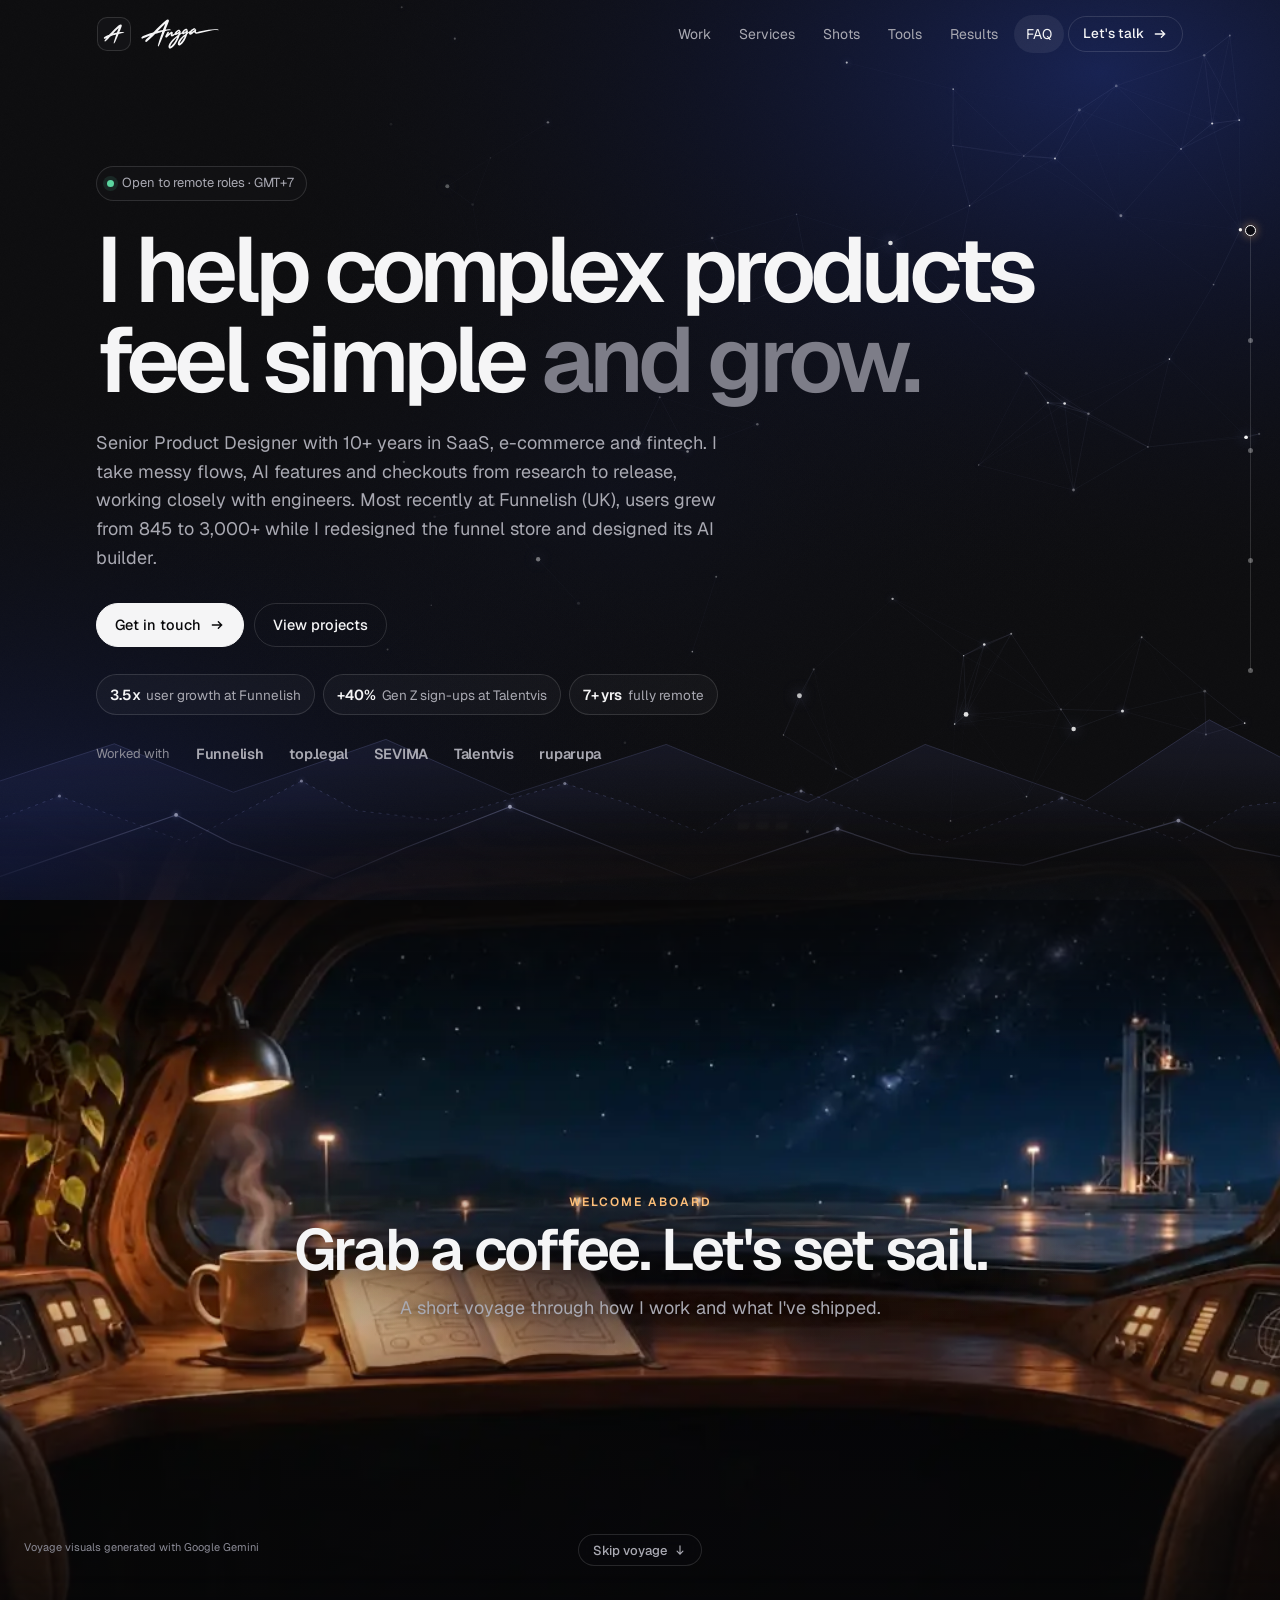
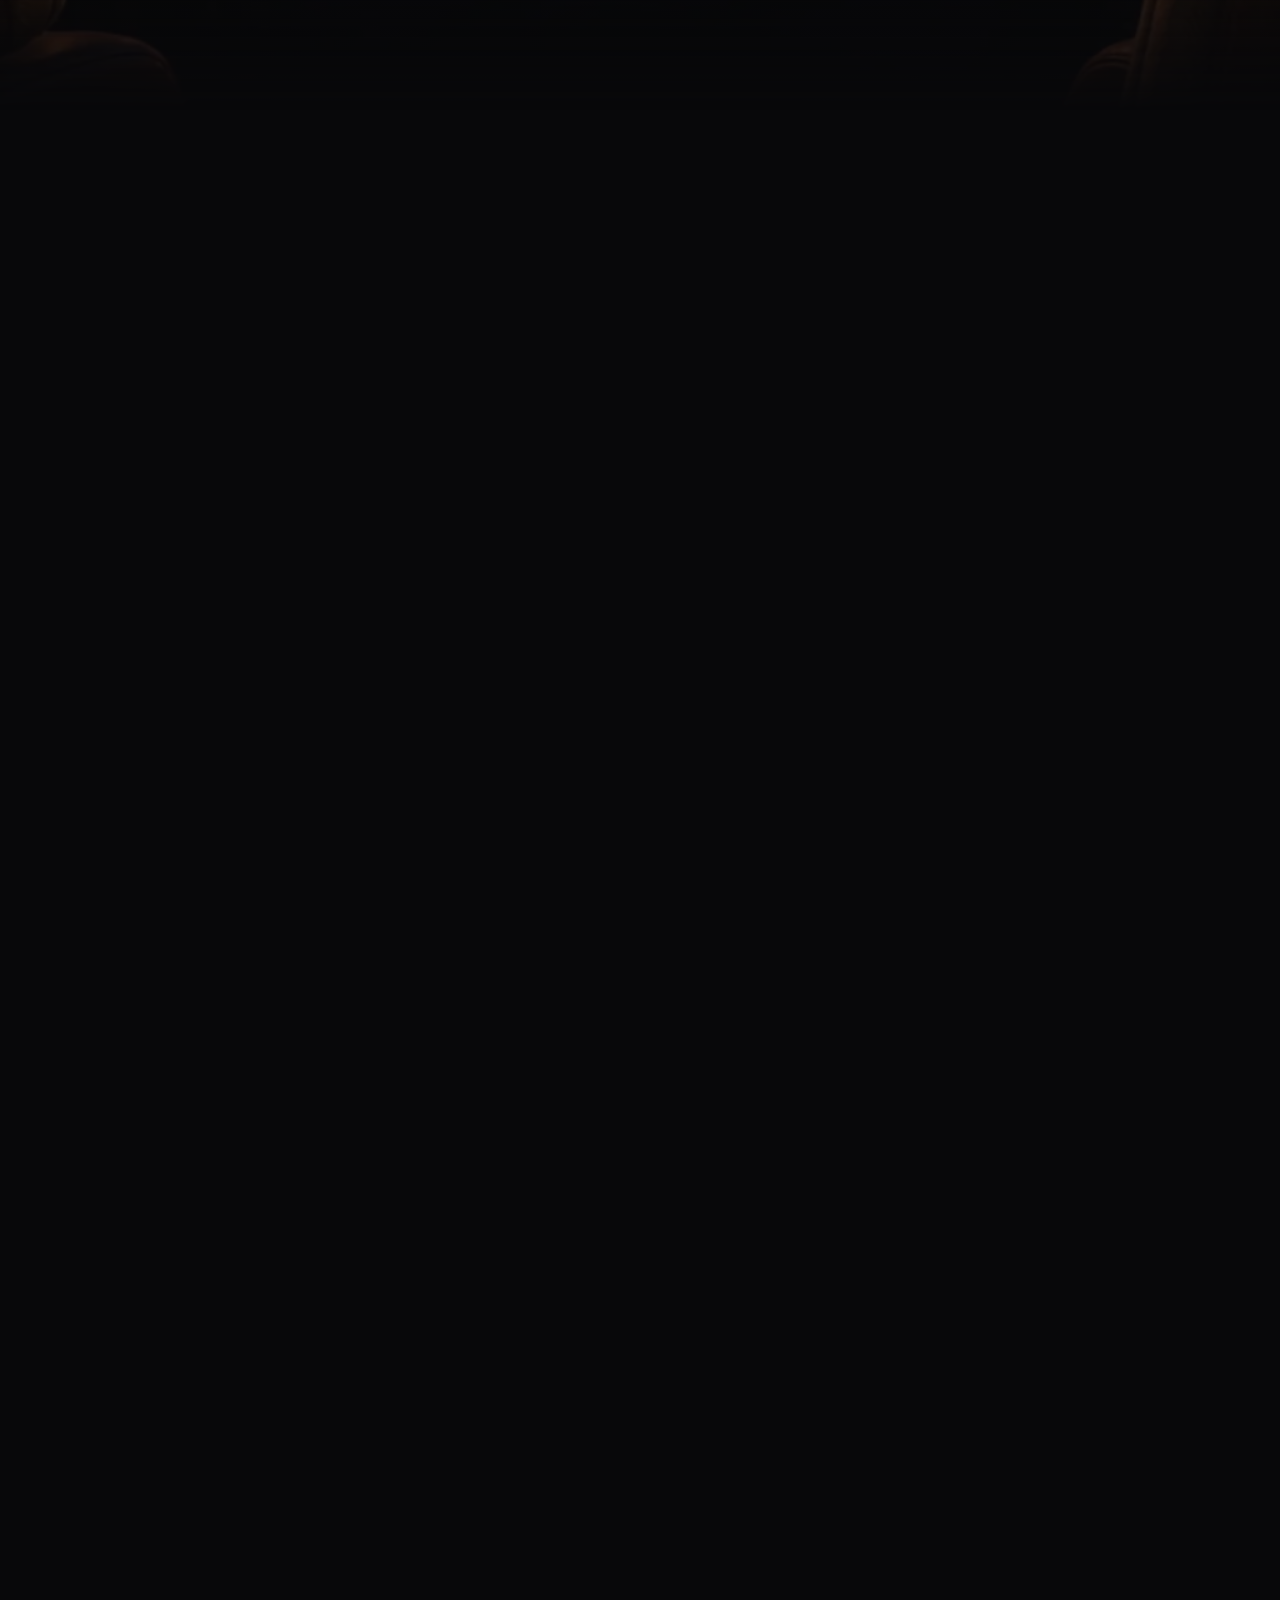
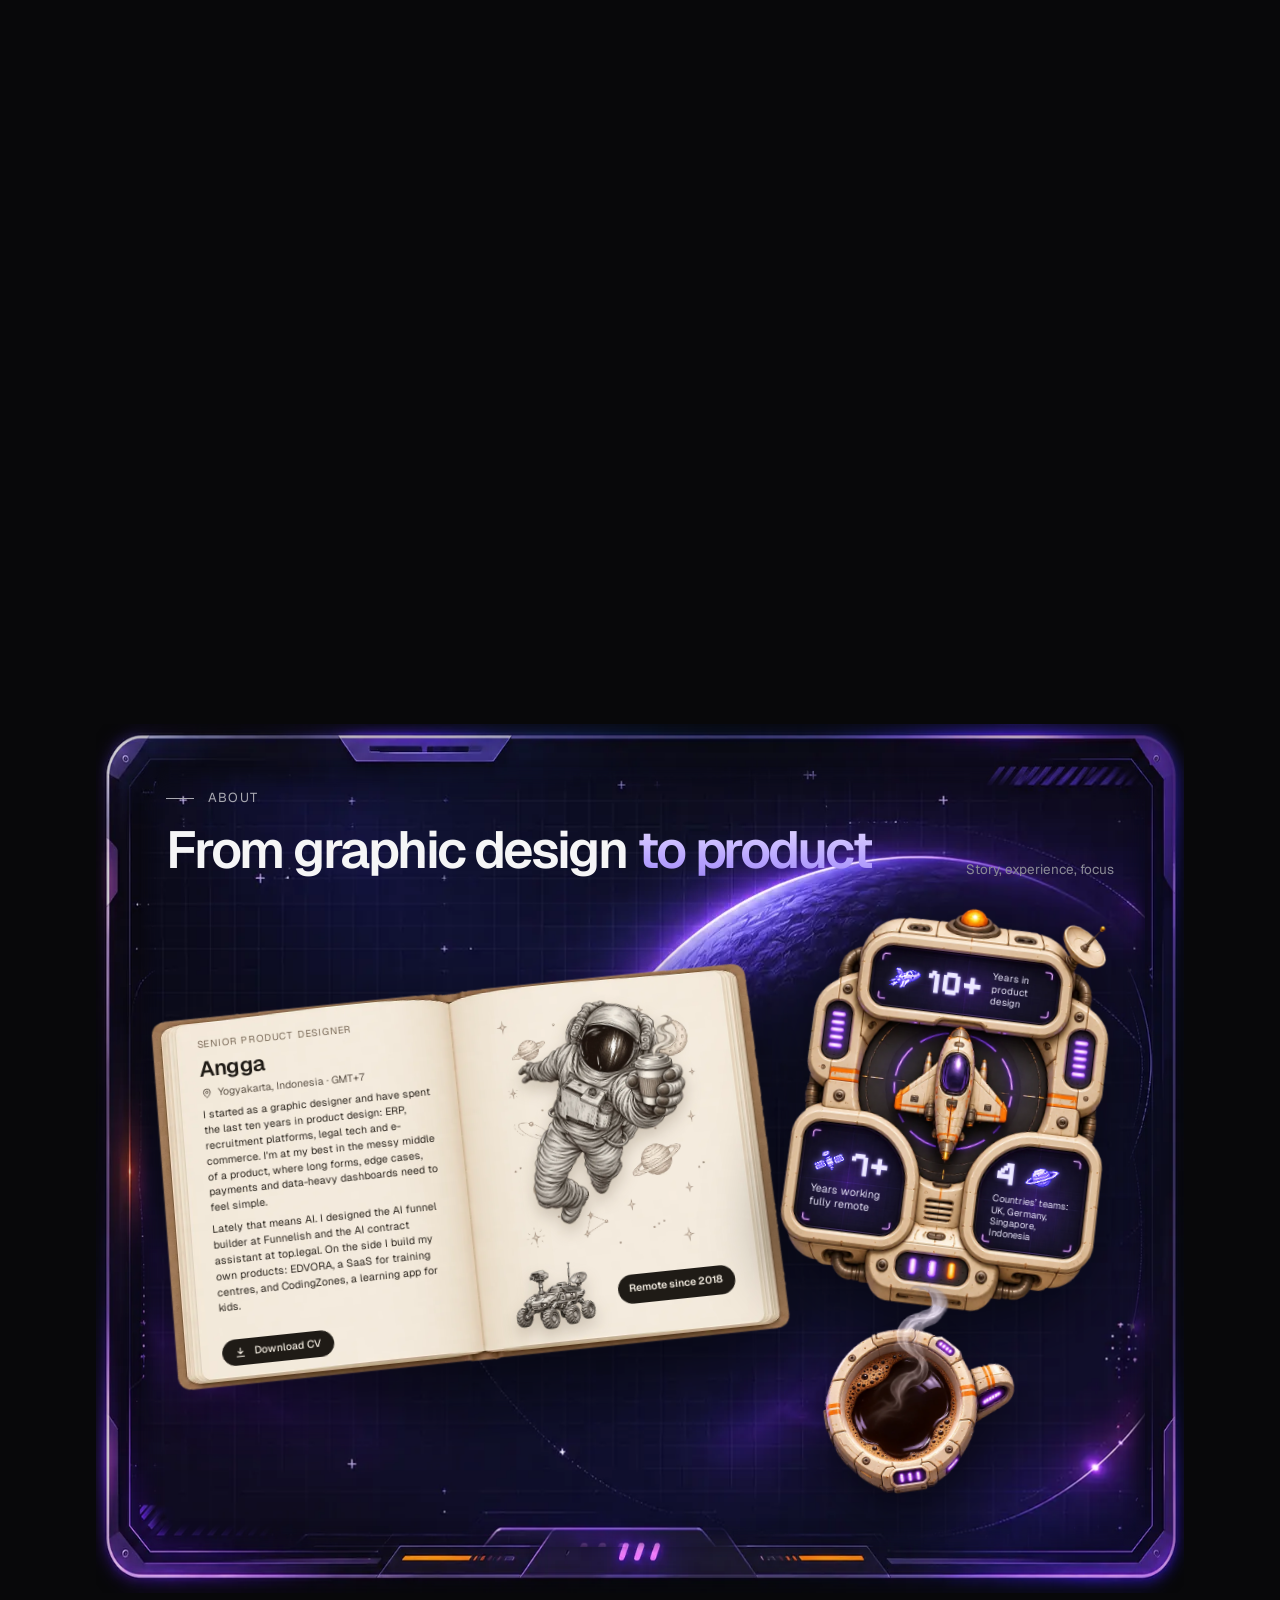
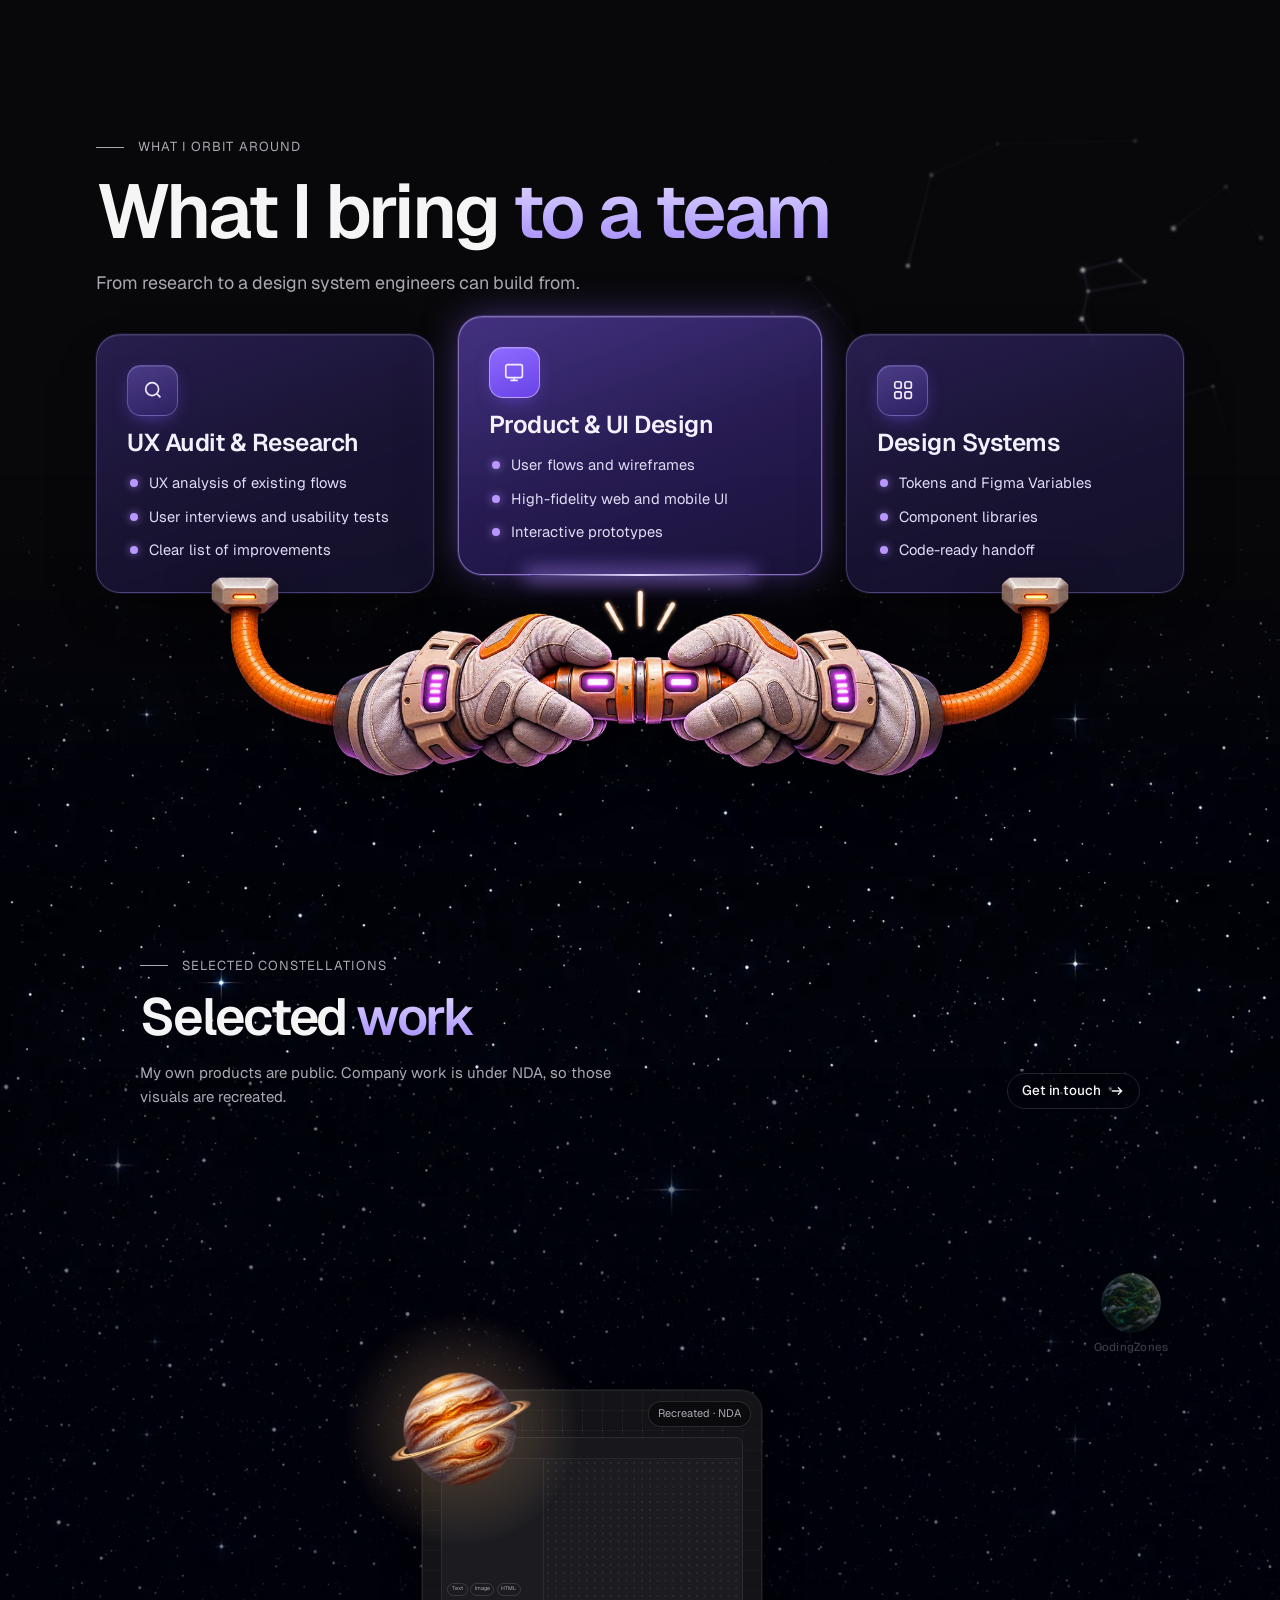
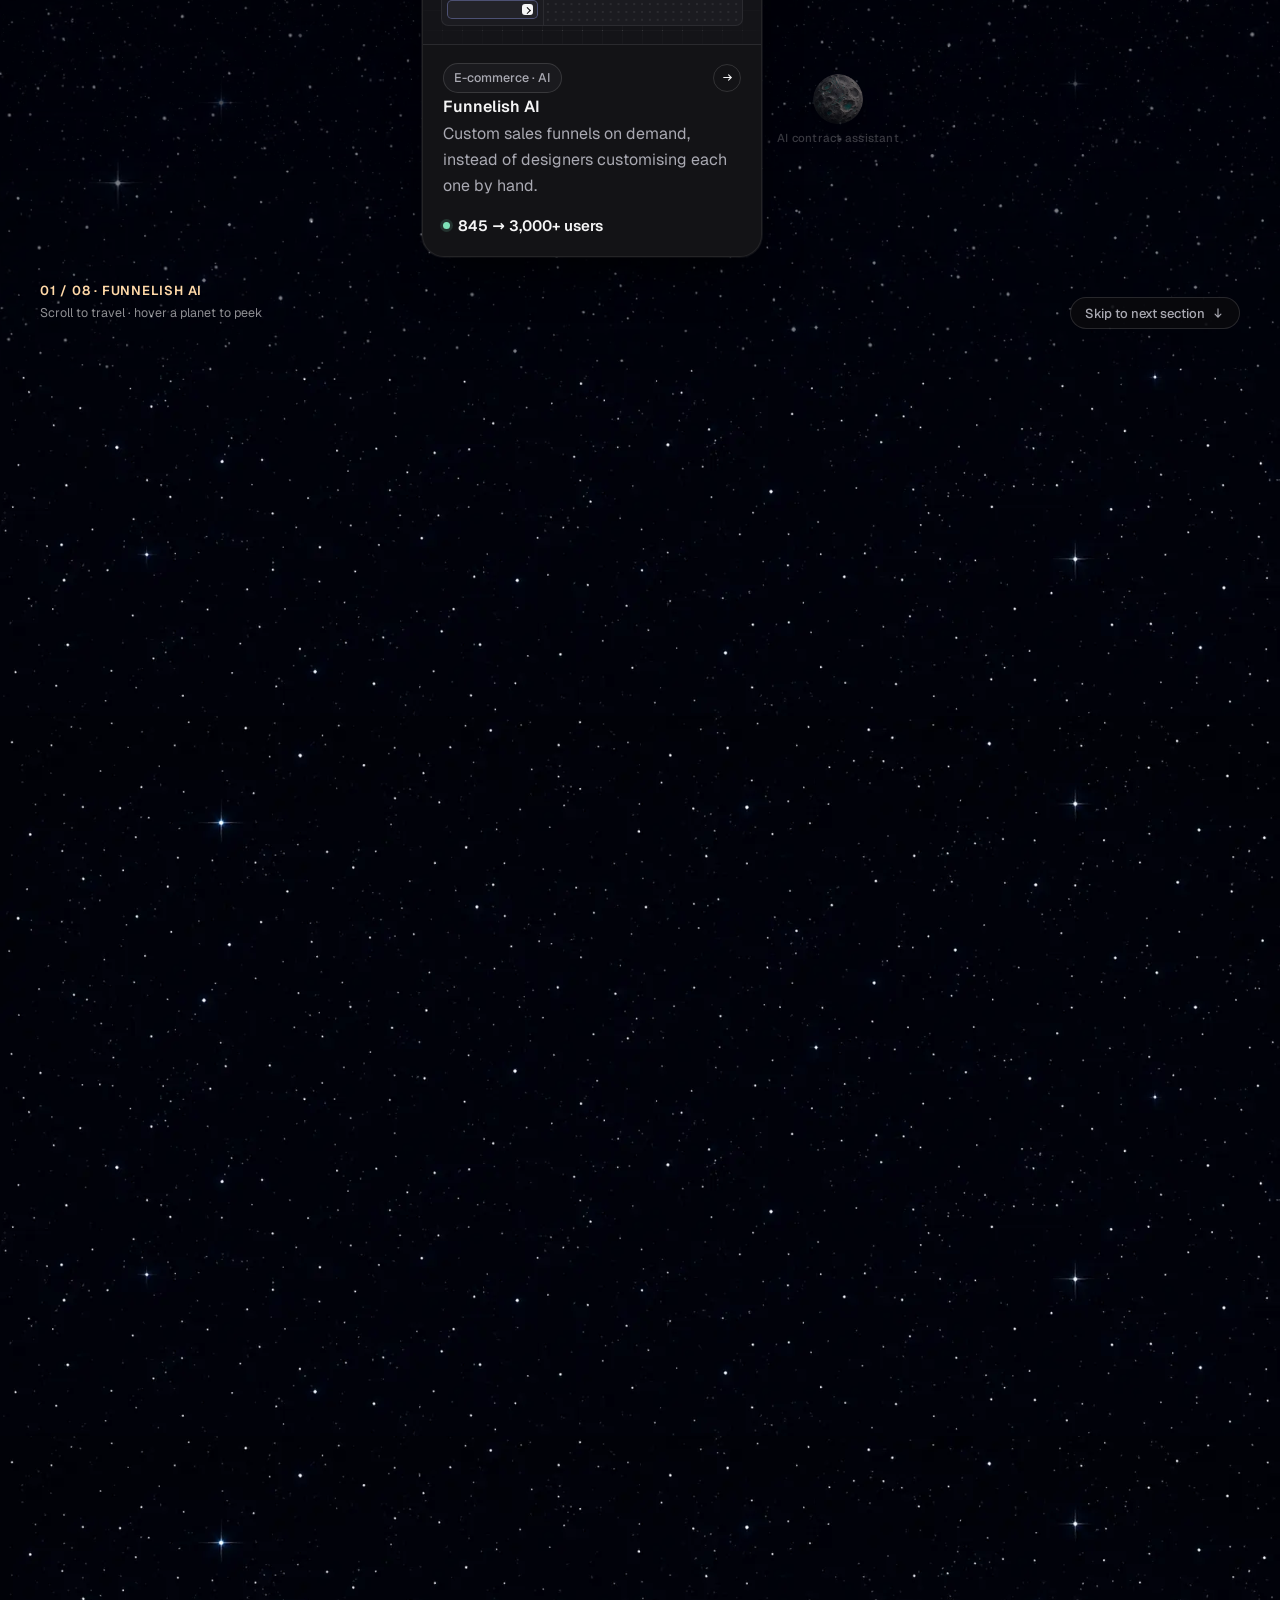
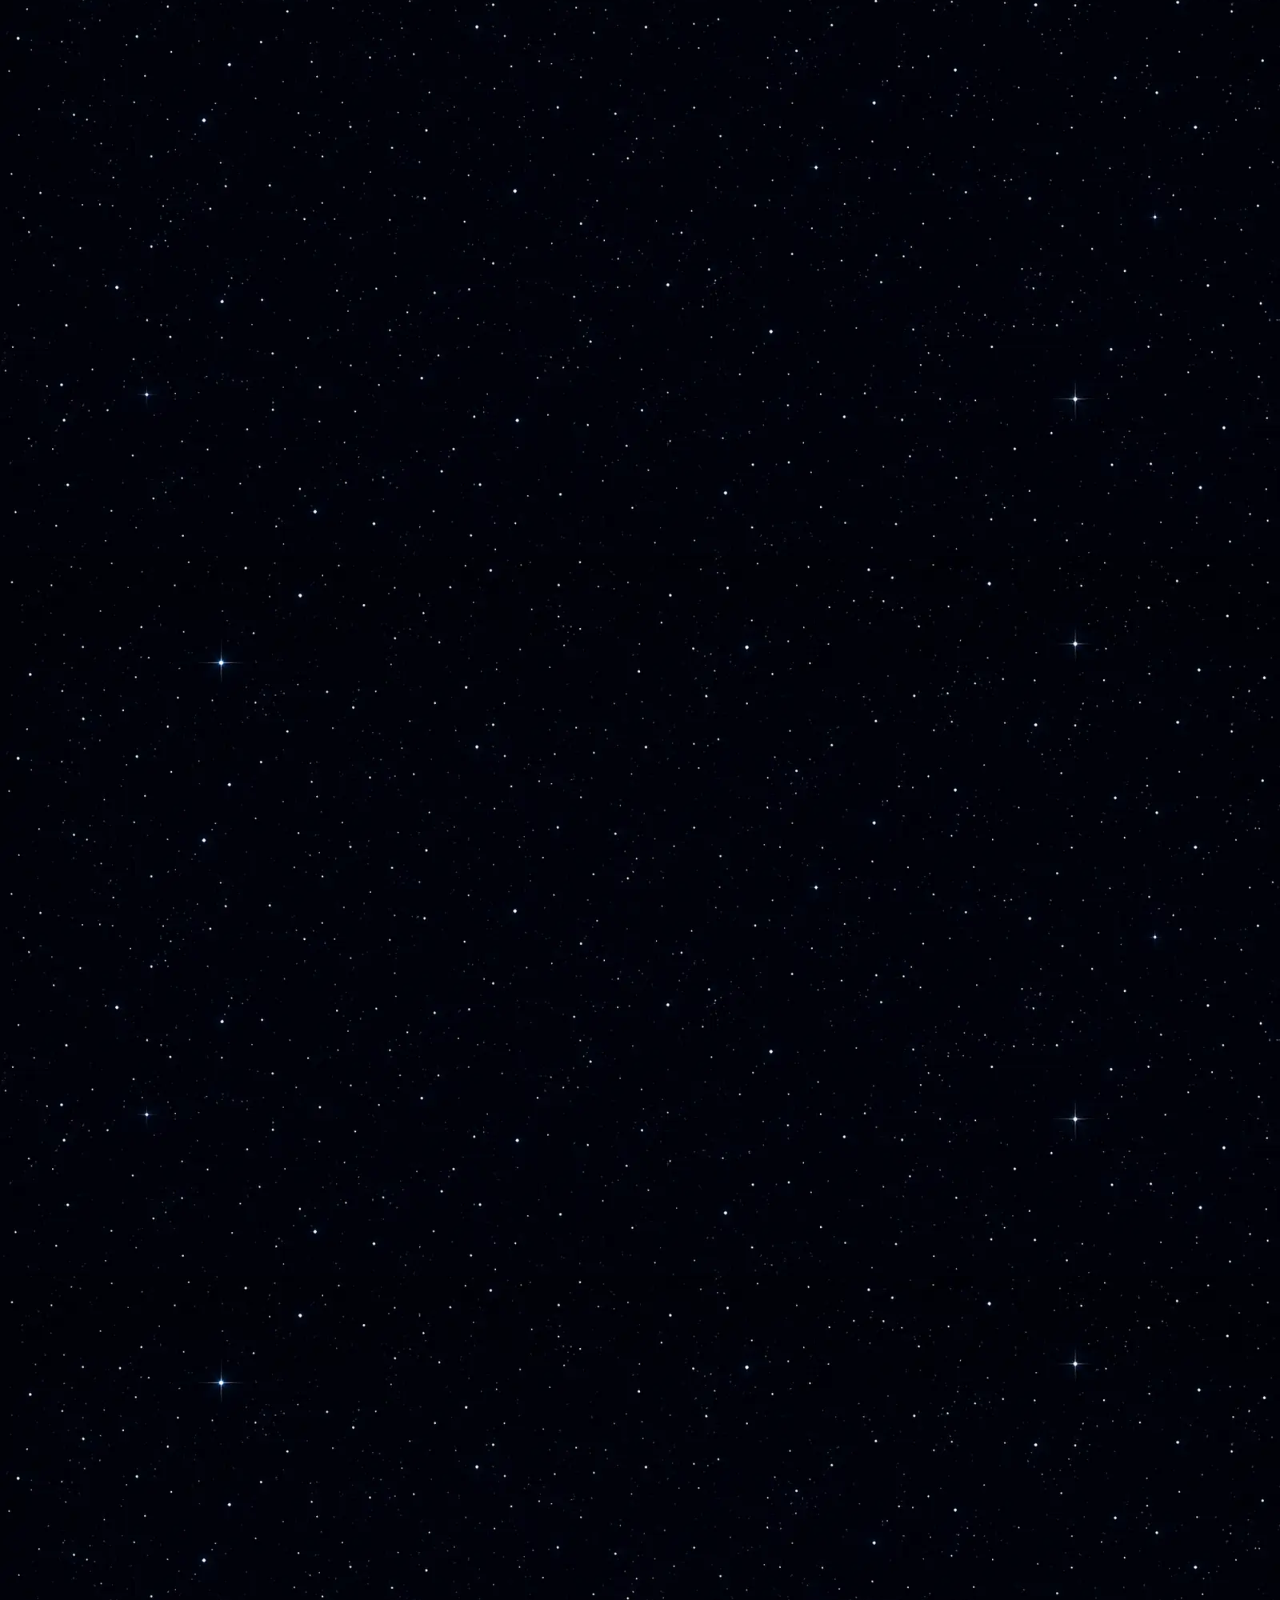
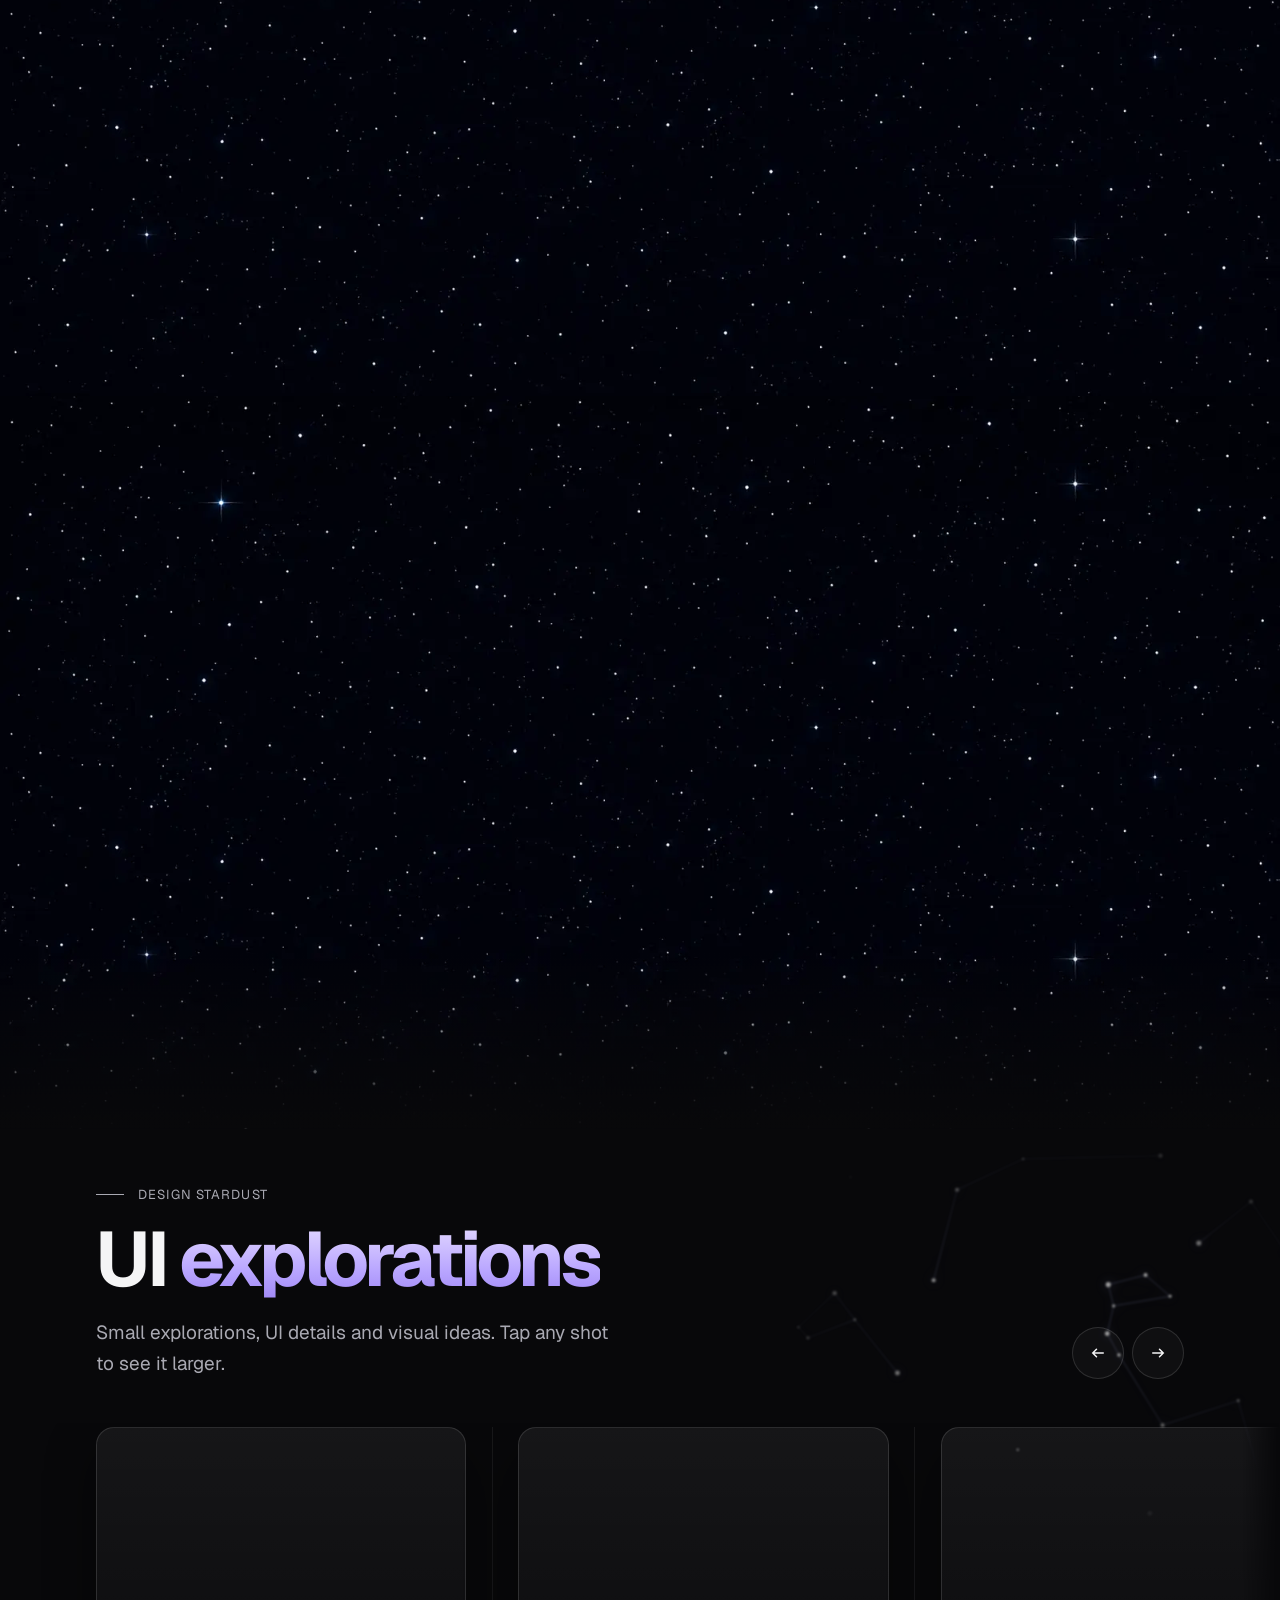
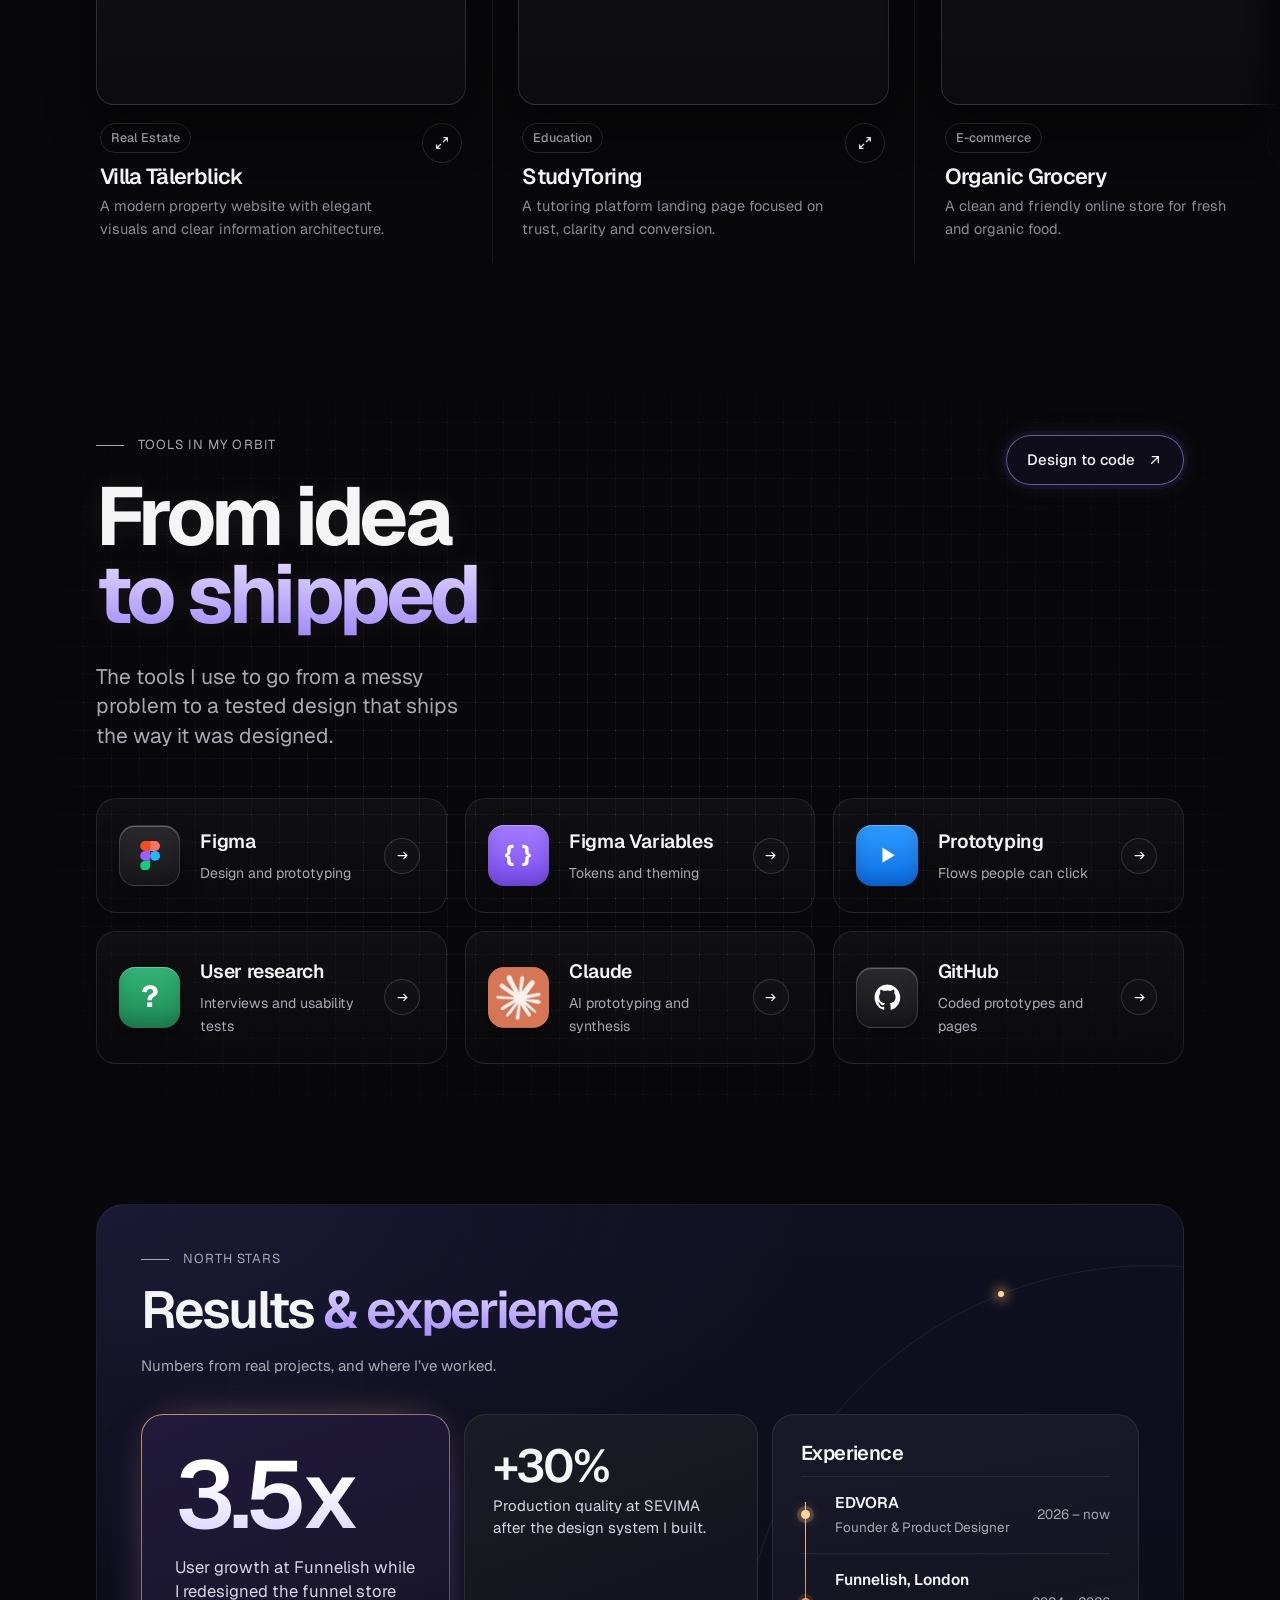
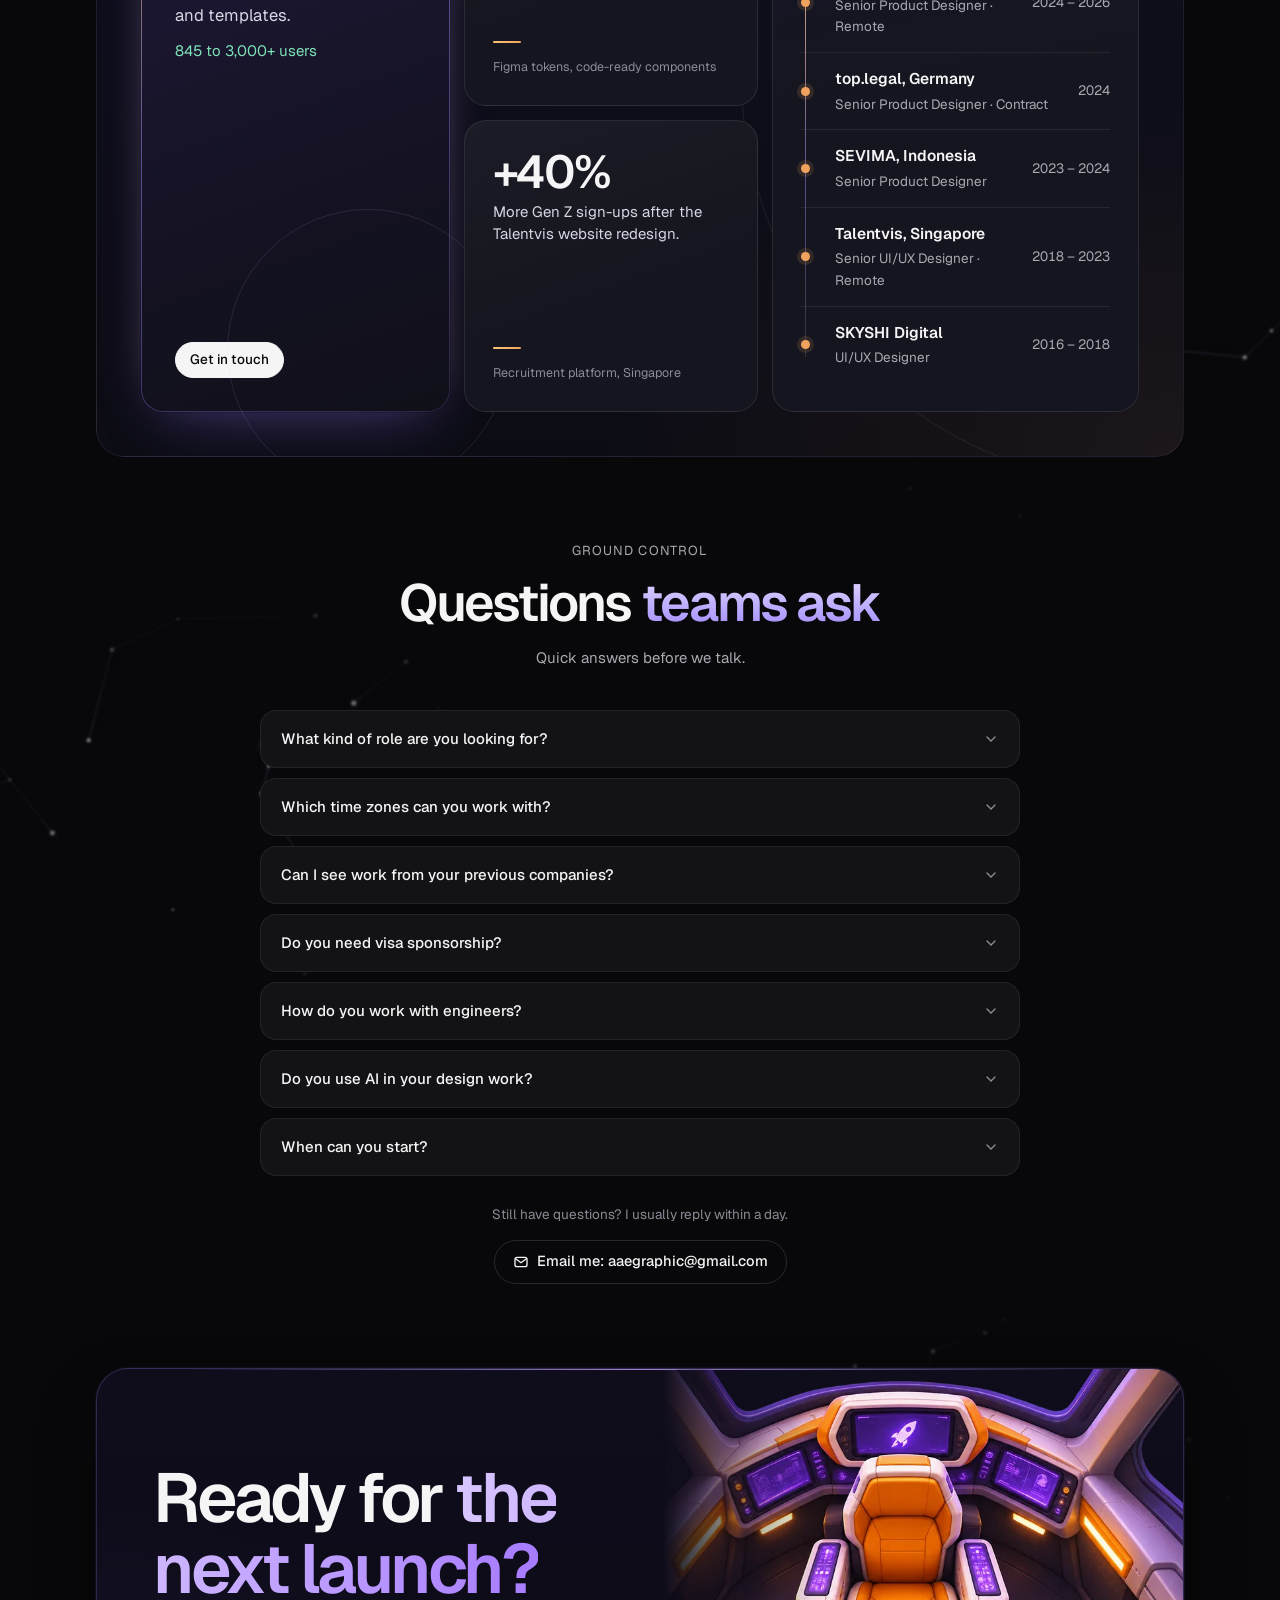
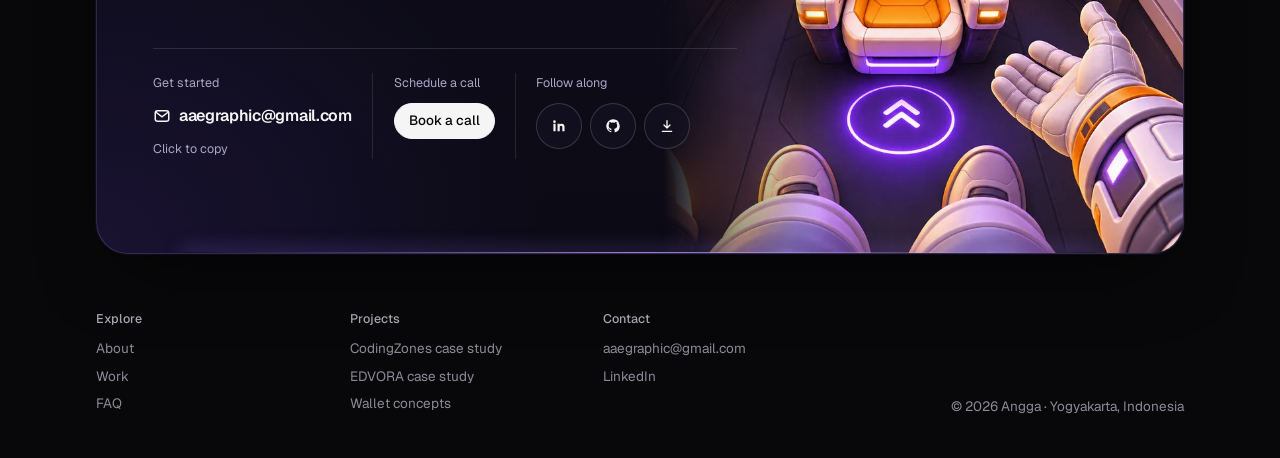
==== commit 2c8e1eda: "Add files via upload" ====
--- a/index.html
+++ b/index.html
@@ -156,7 +156,6 @@
     <div class="proof" data-s><span><b>3.5x</b> user growth at Funnelish</span><span><b>+40%</b> Gen Z sign-ups at Talentvis</span><span><b>7+ yrs</b> fully remote</span></div>
     <div class="trusted" data-s><span>Worked with</span><b>Funnelish</b><b>top.legal</b><b>SEVIMA</b><b>Talentvis</b><b>ruparupa</b></div>
   </div>
-  <a class="scroll-cue" href="#about" aria-label="Scroll to About"><span>Scroll</span><i></i></a>
 </section>
 
 <div class="voyage" id="voyage" role="region" aria-label="Sail with me: a short voyage into my work">
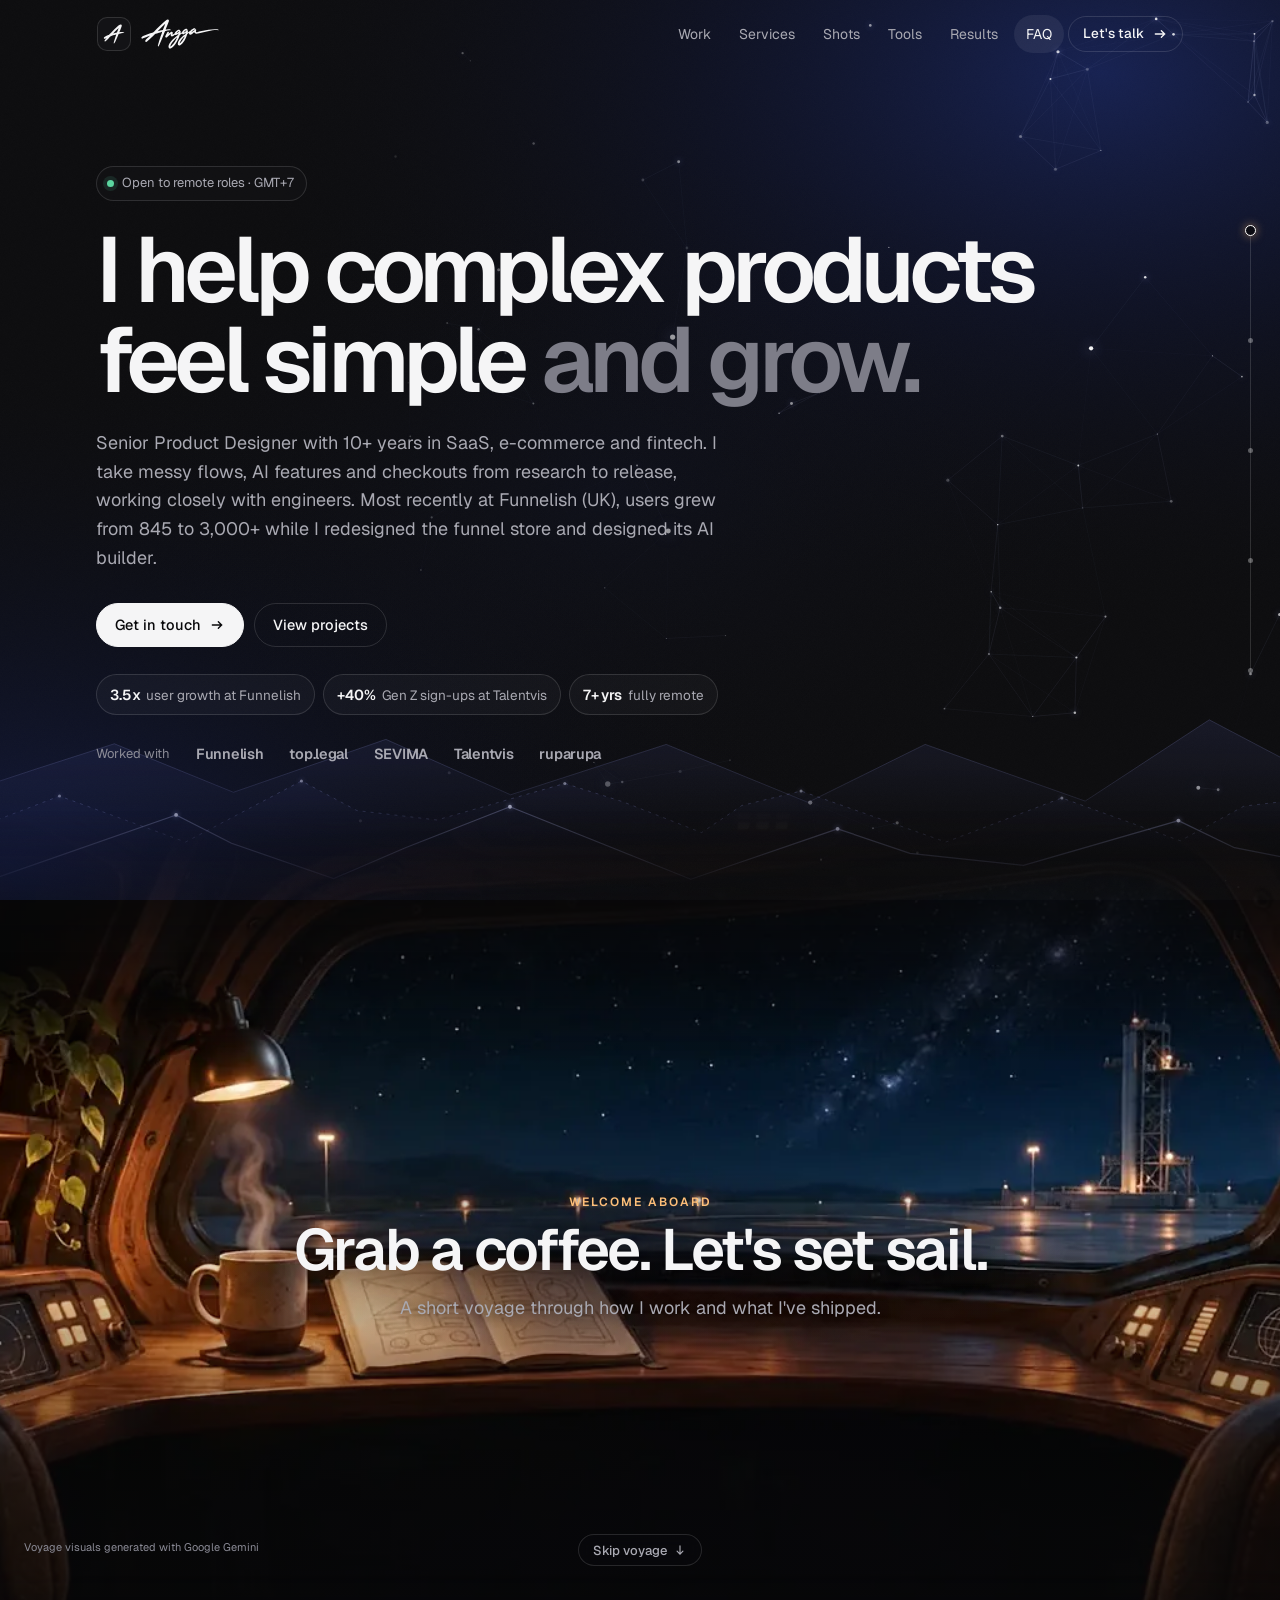
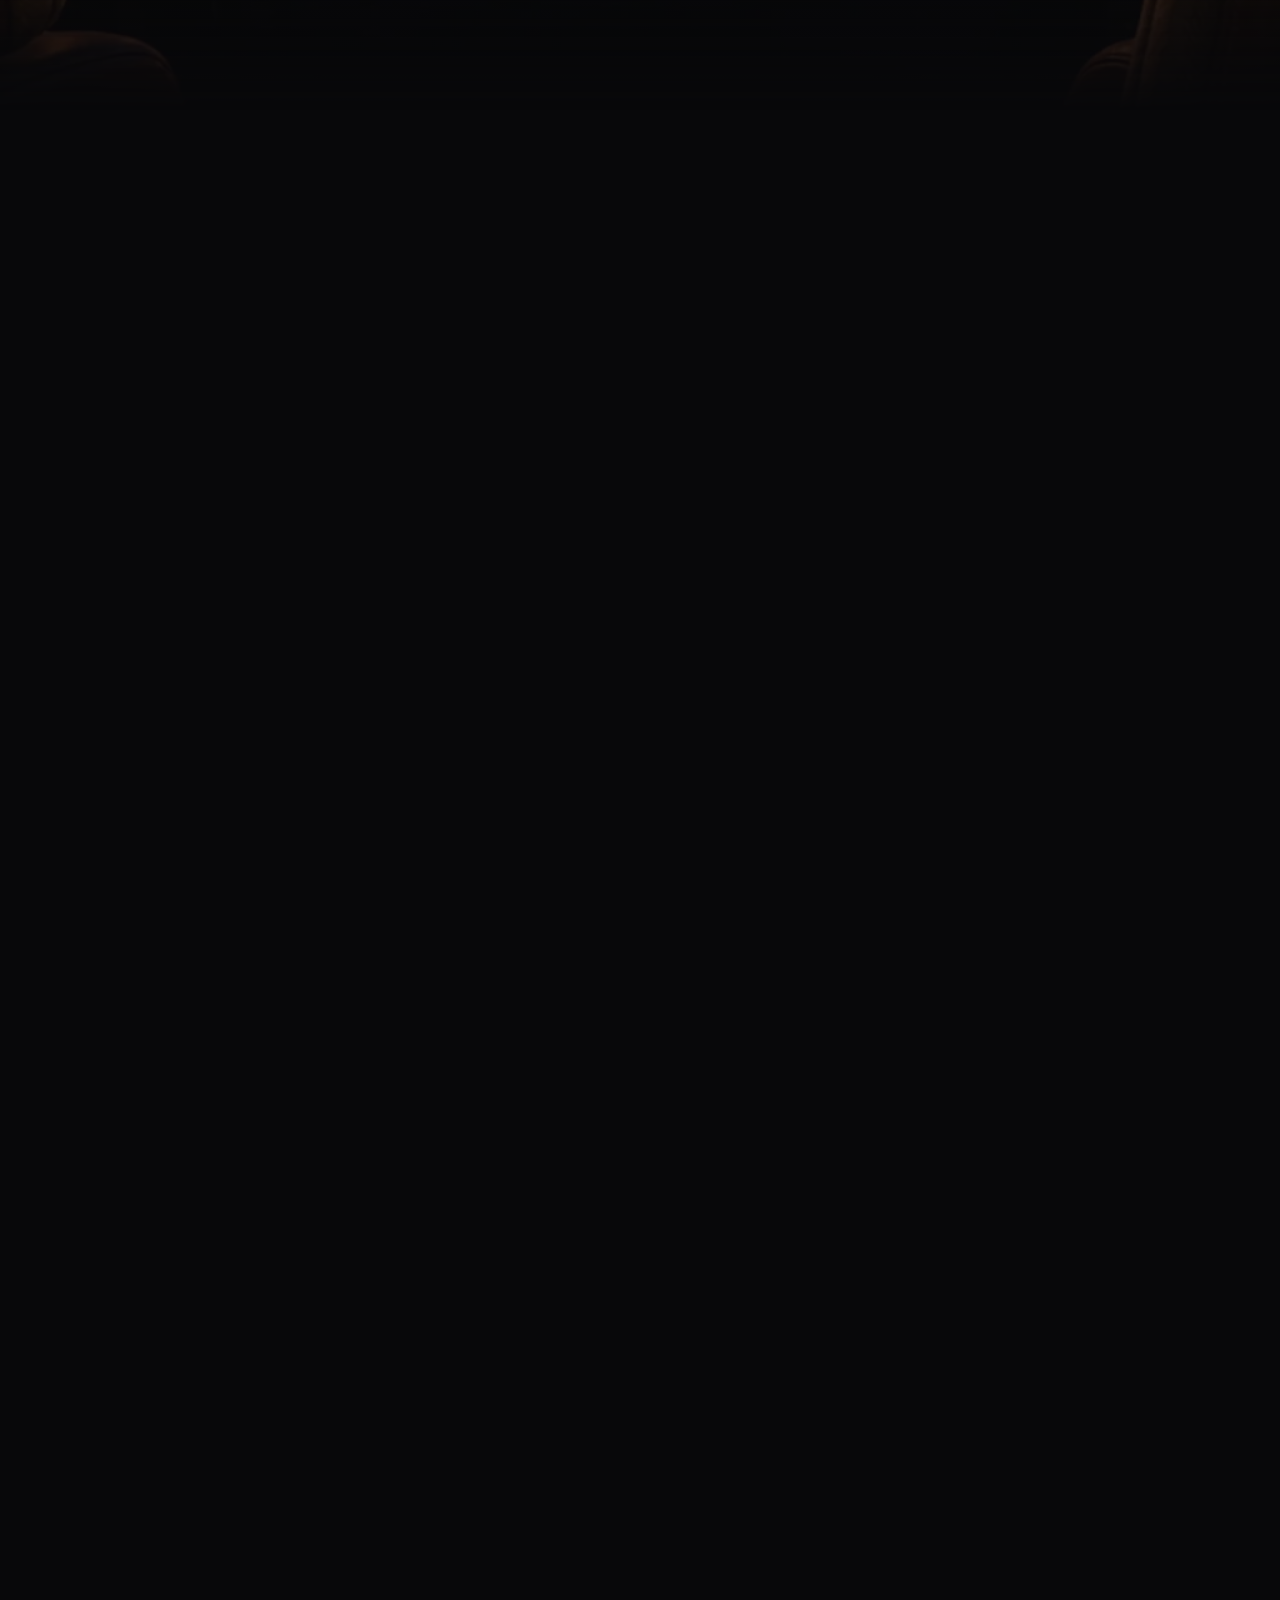
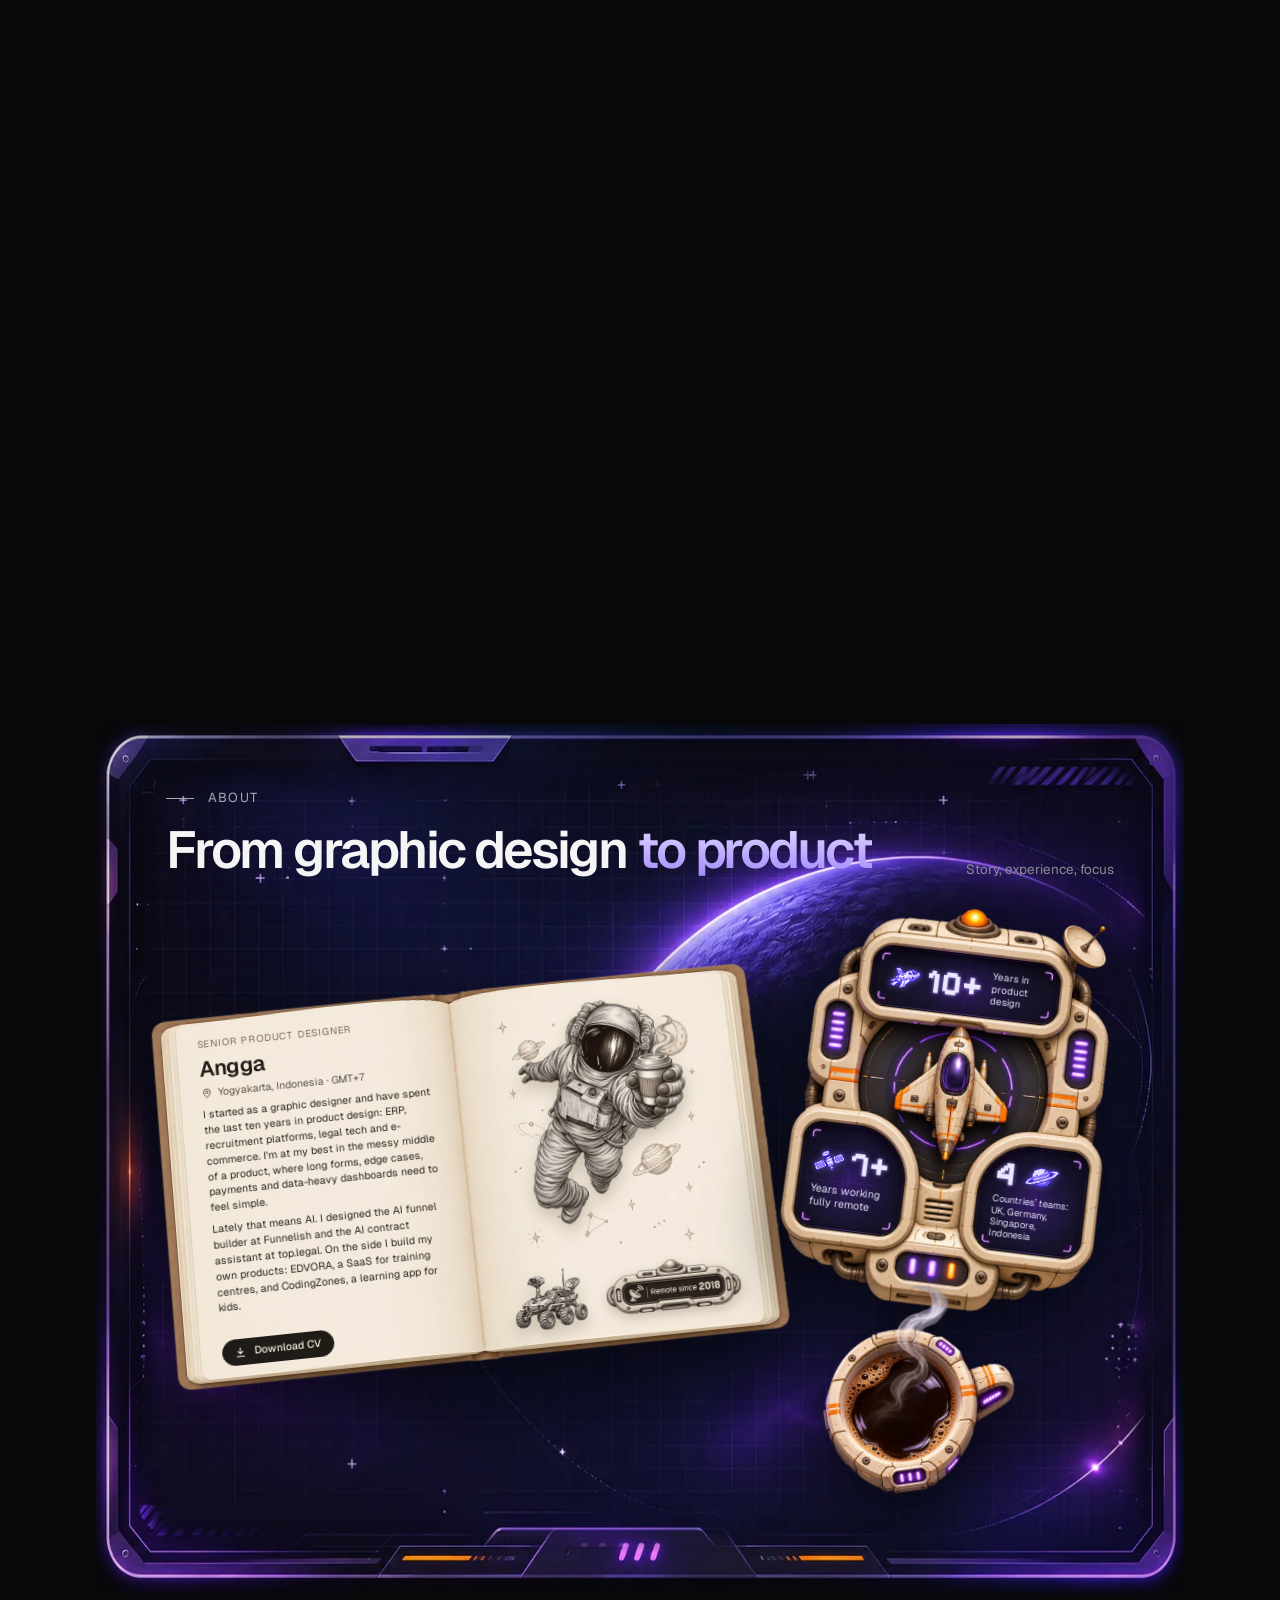
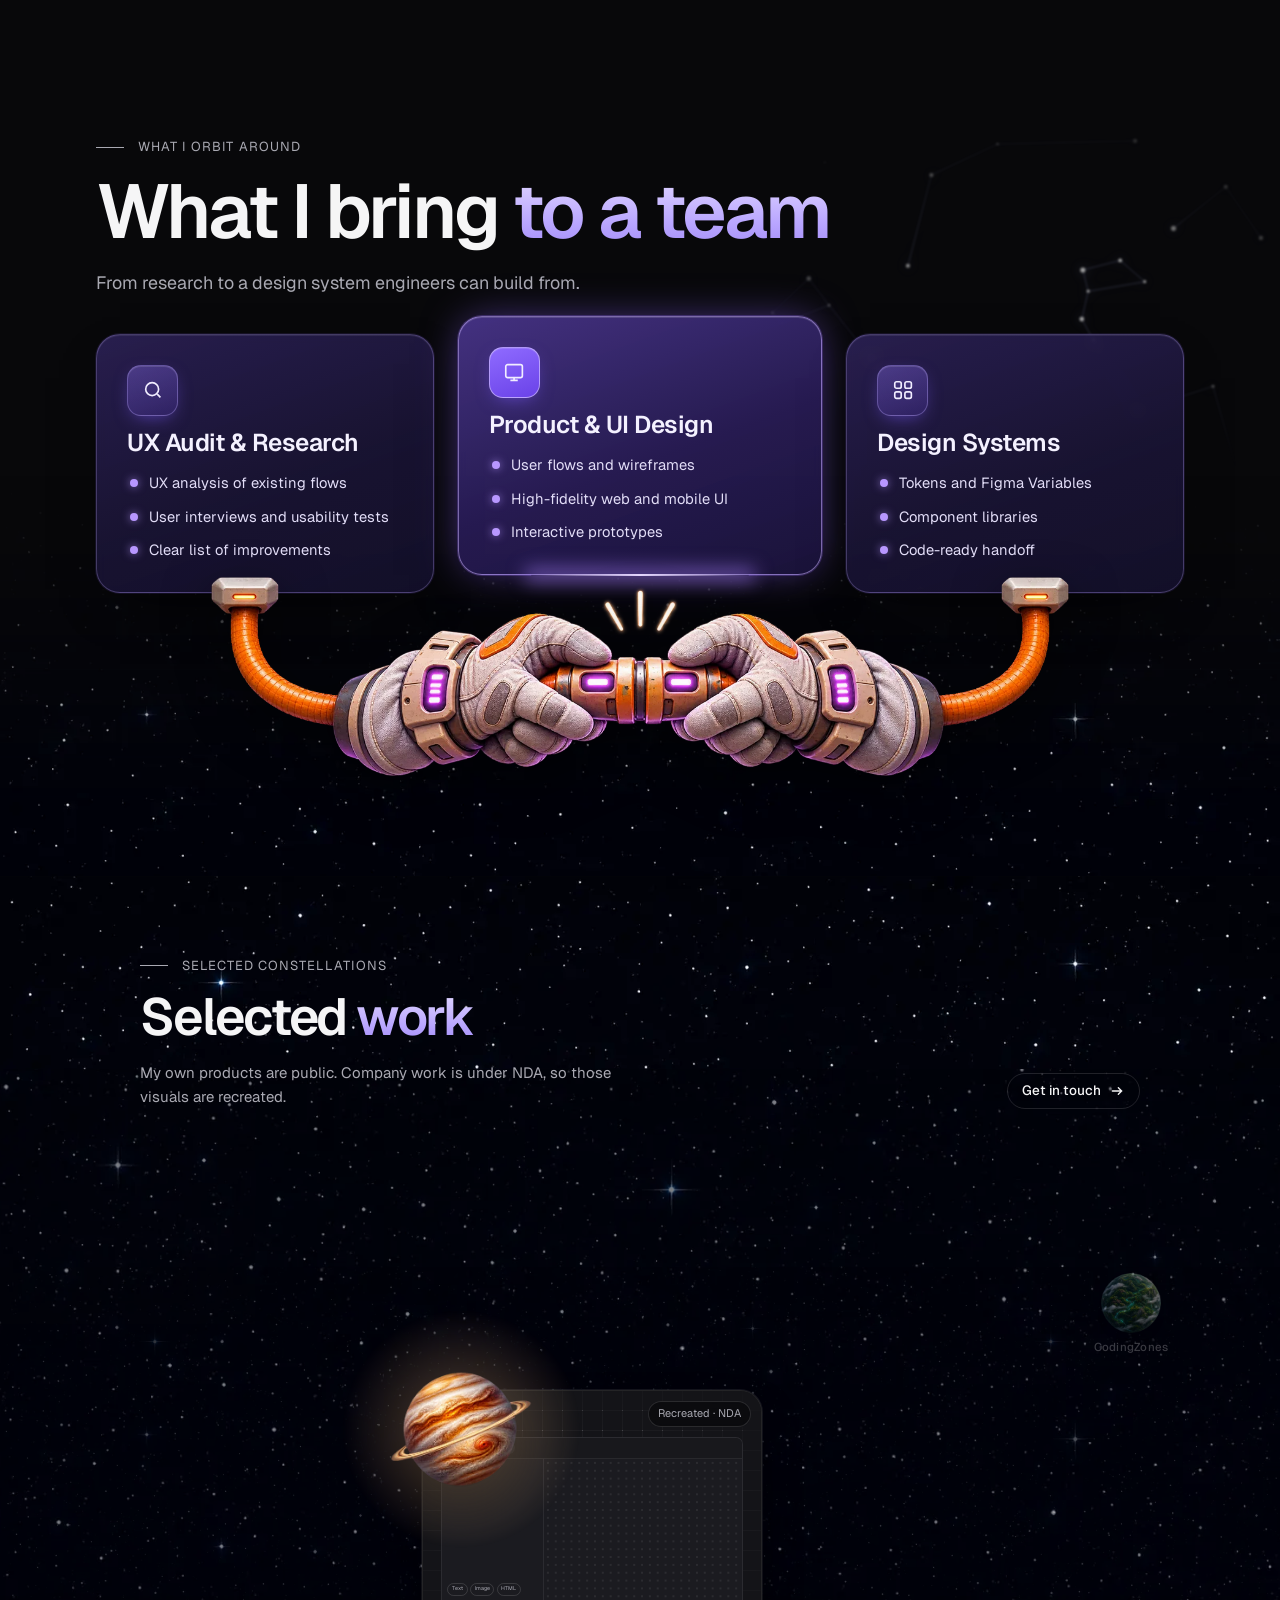
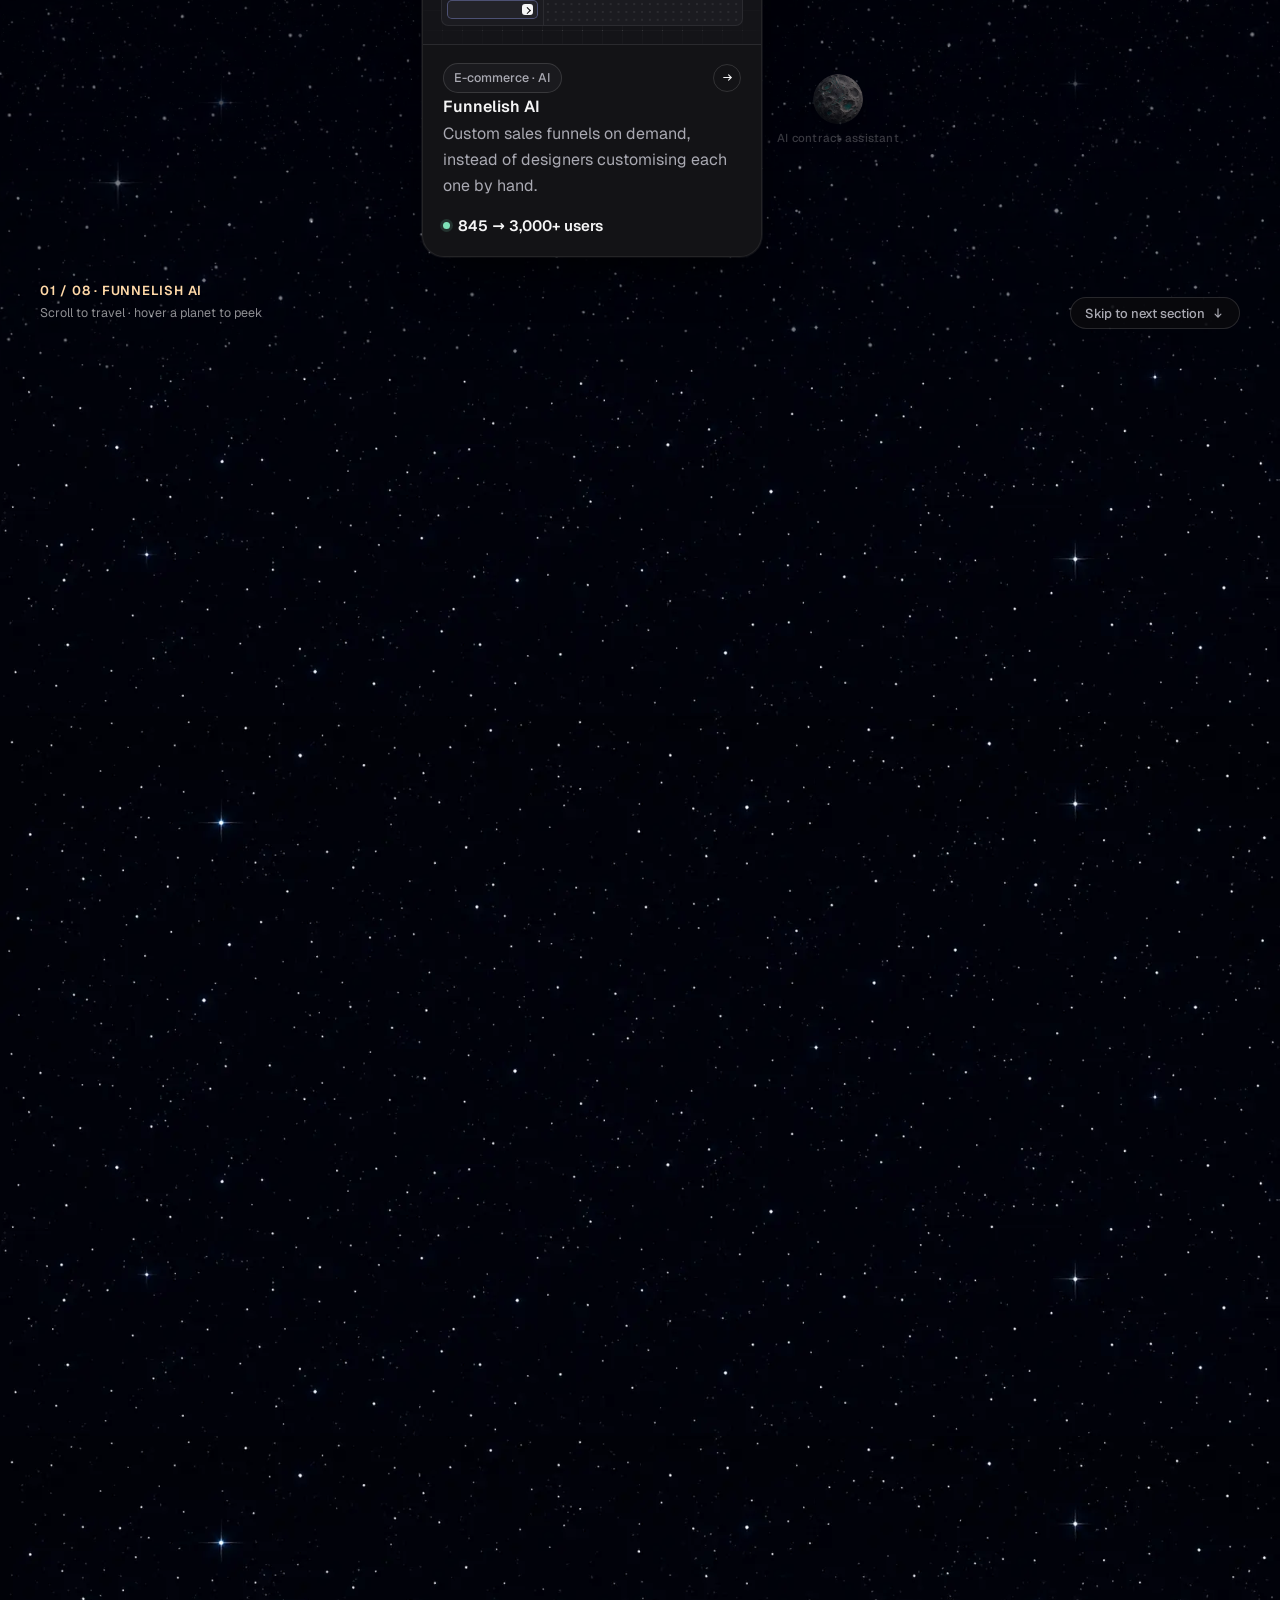
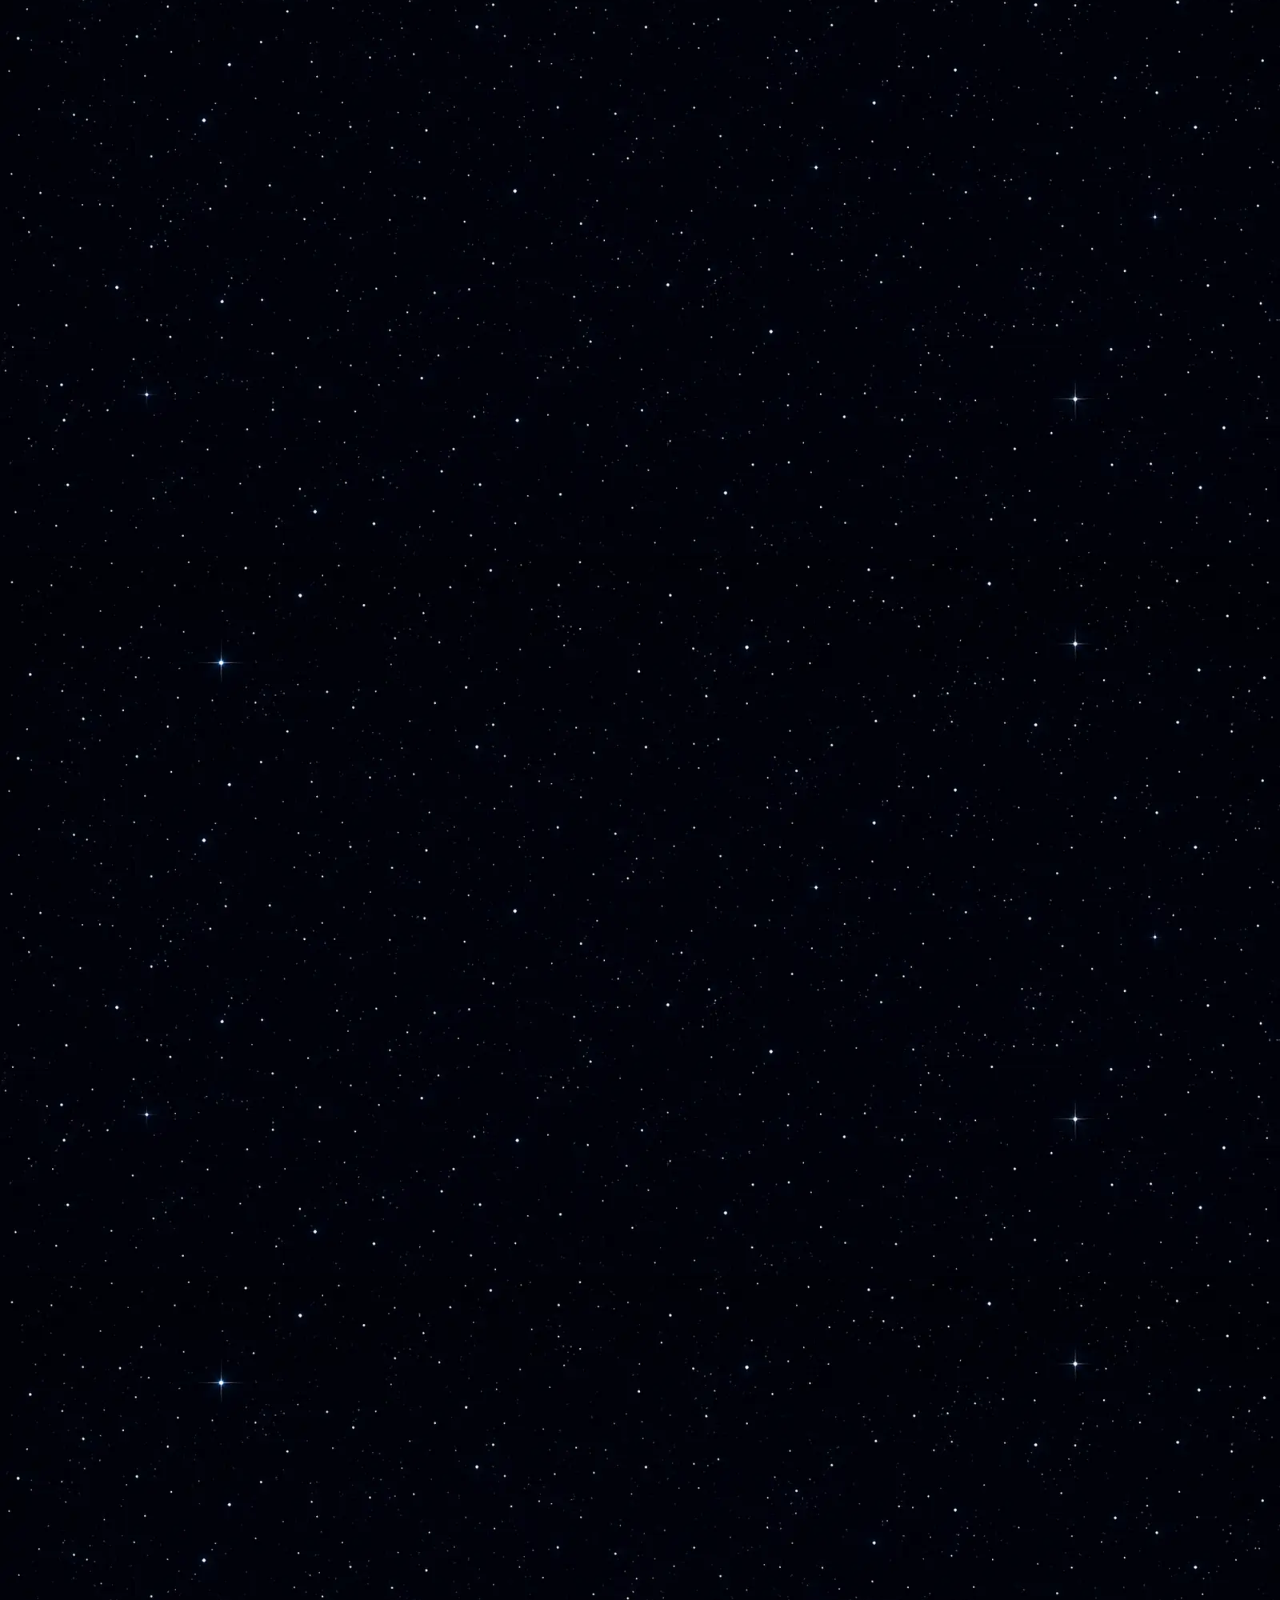
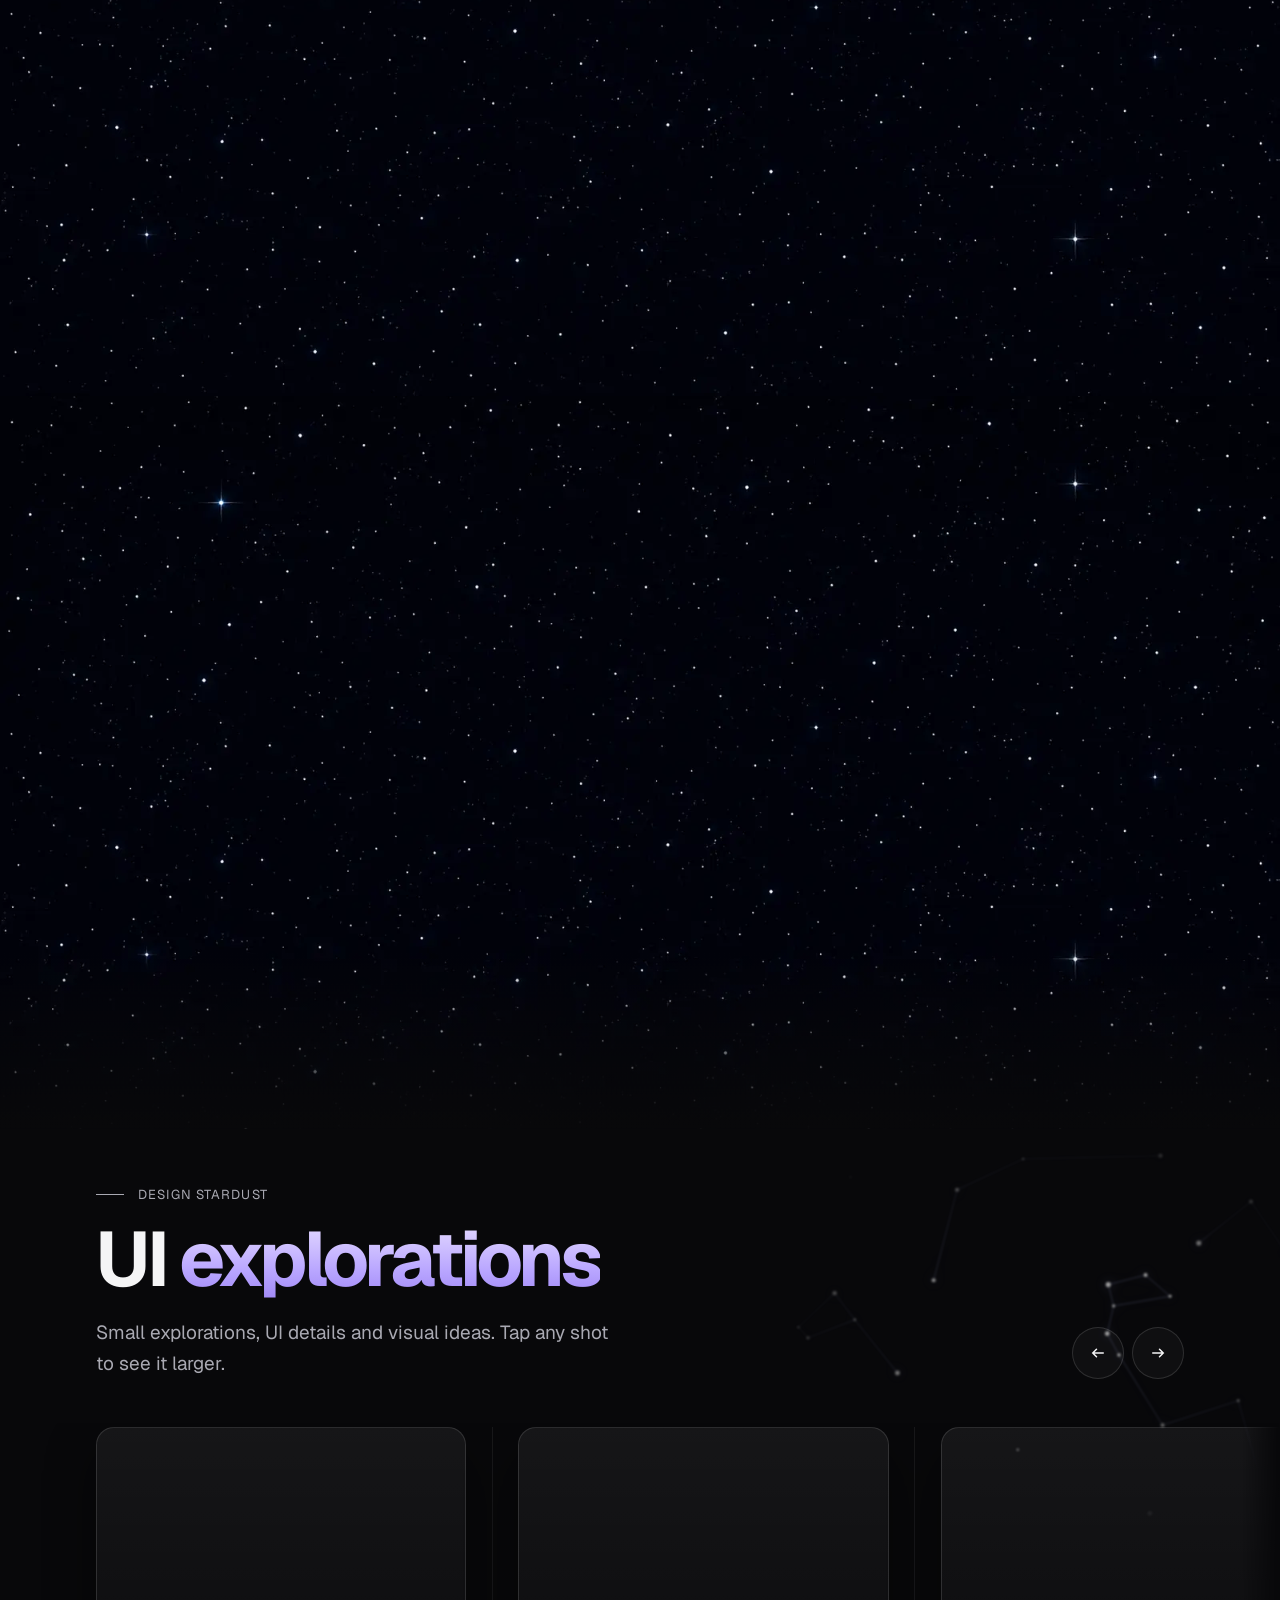
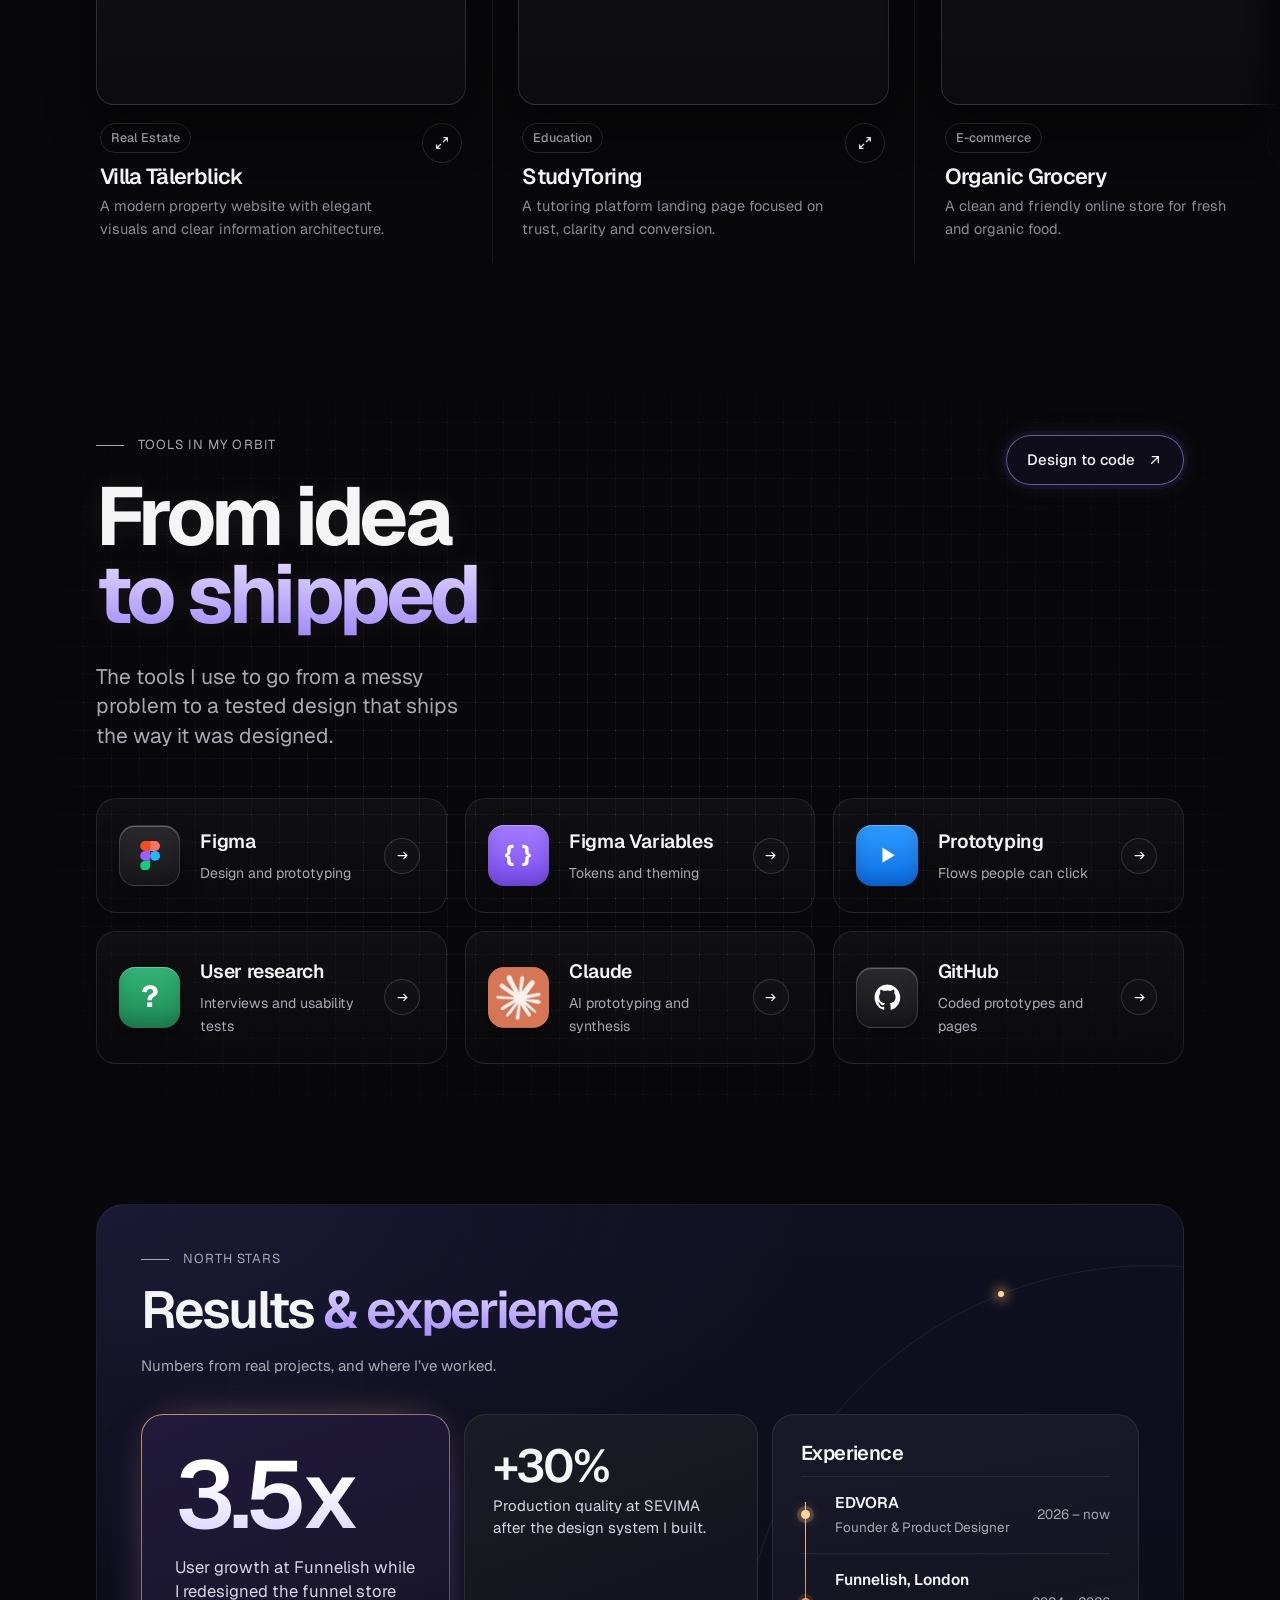
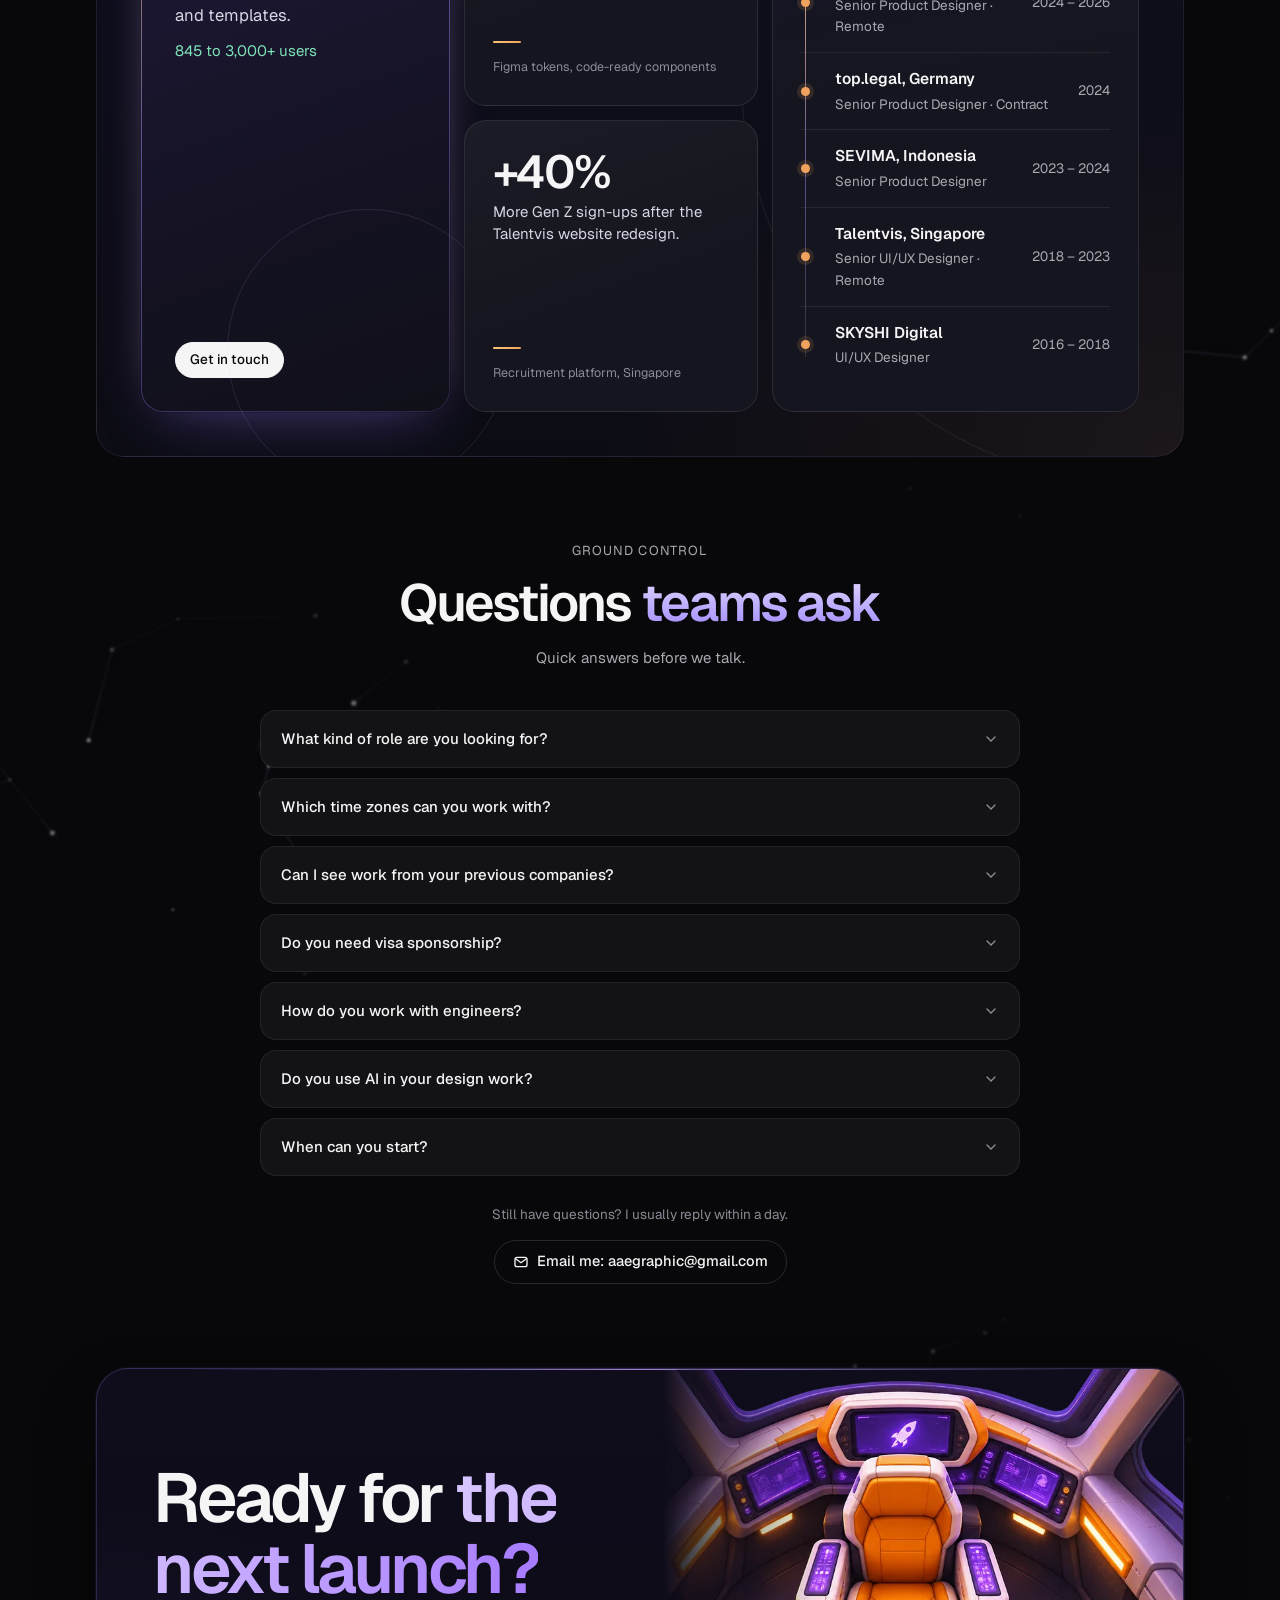
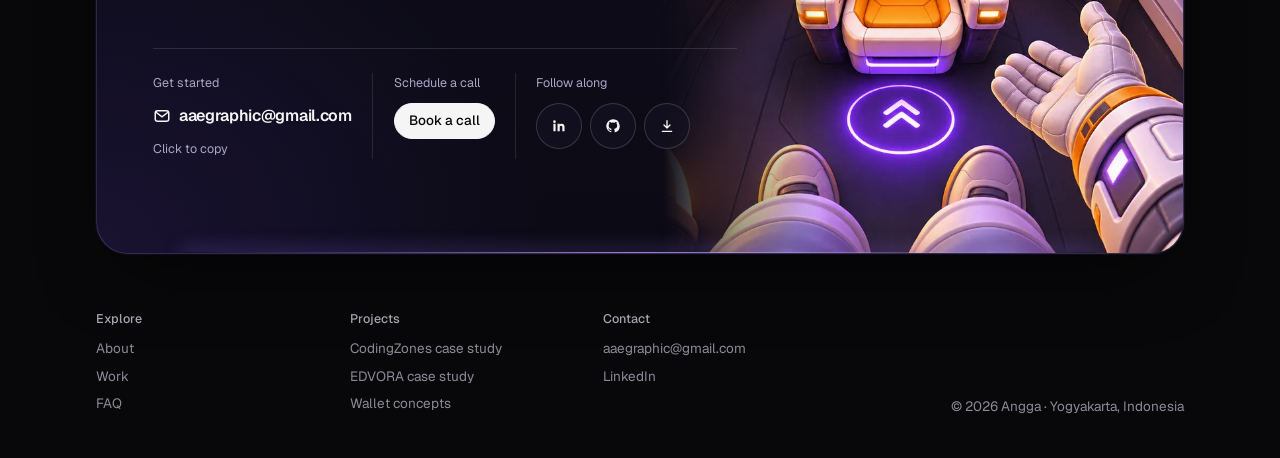
==== commit 4e311bc8: "Add files via upload" ====
--- a/index.html
+++ b/index.html
@@ -87,13 +87,15 @@
   function tick(){got++}
   A.forEach(function(u){var i=new Image();i.onload=i.onerror=tick;i.src=u});
   /* the voyage video is the heaviest file: warm the cache, but never wait more than the cap below */
-  try{fetch('assets/voyage/'+(small?'voyage-sm':'voyage')+'.mp4').then(function(r){return r.blob()}).then(tick,tick)}catch(e){tick()}
+  /* the voyage video is downloaded in full and handed to the player as a local blob, so scrubbing is smooth from the first scroll */
+  var VW=3;total+=VW-1;   /* the video counts as 3 steps of progress because it is the heaviest file */
+  try{fetch('assets/voyage/'+(small?'voyage-sm':'voyage')+'.mp4').then(function(r){if(!r.ok)throw 0;return r.blob()}).then(function(bl){try{window.__vyURL=URL.createObjectURL(bl)}catch(e){}got+=VW},function(){got+=VW})}catch(e){got+=VW}
   (document.fonts&&document.fonts.ready?document.fonts.ready:Promise.resolve()).then(tick,tick);
   if(document.readyState==='complete')tick();else addEventListener('load',tick);
   function frame(){
     var target=Math.min(100,Math.round(got/total*100));
     var t=performance.now()-start;
-    if(t>9000)target=100;                                   /* never block longer than 9s */
+    if(t>30000)target=100;                                  /* hard cap: never block longer than 30s */
     shown+=Math.max(.6,(target-shown)*.12);if(shown>target)shown=target;
     var seg=shown>=100?SEG:Math.floor(shown/100*SEG+.35);fill.style.clipPath='inset(0 '+(100-Math.min(100,seg/SEG*100)).toFixed(3)+'% 0 0)';num.textContent=Math.floor(shown);
     if(shown>=100&&t>900){finish();return}
@@ -107,7 +109,7 @@
     fill.style.clipPath='inset(0 0 0 0)';num.textContent='100';msg.textContent="Ready. Let\u2019s set sail.";
     try{sessionStorage.setItem('aae-loaded','1')}catch(e){}
     setTimeout(function(){
-      el.classList.add('done');root.classList.remove('ldr-on');root.classList.add('ldr-reveal');
+      el.classList.add('done');root.classList.remove('ldr-on');root.classList.add('ldr-reveal');dispatchEvent(new Event('ldr-done'));
       dispatchEvent(new Event('resize'));
       setTimeout(function(){el.remove();root.classList.remove('ldr-reveal')},1100);
     },450);
@@ -189,7 +191,7 @@
         </div>
         <div class="portrait astro" data-s>
           <img src="assets/astronaut.webp" alt="Illustration of an astronaut floating in space, offering a cup of coffee" width="726" height="1000" loading="lazy" decoding="async">
-          <span class="astro-badge">Remote since 2018</span>
+          <img class="remote-badge" src="assets/remote-badge.webp" alt="Remote since 2018" width="640" height="239" loading="lazy" decoding="async">
           <img class="page-rover" src="assets/ill-rover.webp" alt="" aria-hidden="true" width="560" height="374" loading="lazy" decoding="async">
         </div>
         </div>
--- a/assets/upgrade.css
+++ b/assets/upgrade.css
@@ -418,3 +418,11 @@
   #contact .mail{font-size:clamp(15px,1.25vw,19px)}
   .cta-cockpit{width:48%}
 }
+@media (max-width:1199px){.bio-rover{display:none}}
+
+/* "Remote since 2018" as an illustrated console badge (desktop and mobile) */
+.portrait.astro img.remote-badge{position:absolute;z-index:2;top:auto;right:auto;left:50%;bottom:0;width:min(62%,260px);height:auto;inset:auto auto 0 50%;transform:translateX(-50%);object-fit:contain;animation:none;filter:drop-shadow(0 8px 14px rgba(0,0,0,.45))}
+@media (min-width:1200px){
+  .book .portrait.astro img.remote-badge{inset:auto 0 3% auto;left:auto;transform:none;width:52%;filter:drop-shadow(0 4px 6px rgba(60,40,20,.25));mix-blend-mode:normal}
+}
+@media (min-width:1200px){.book .portrait.astro img.remote-badge{width:57%;bottom:2%}.book .portrait.astro .page-rover{width:38%}}
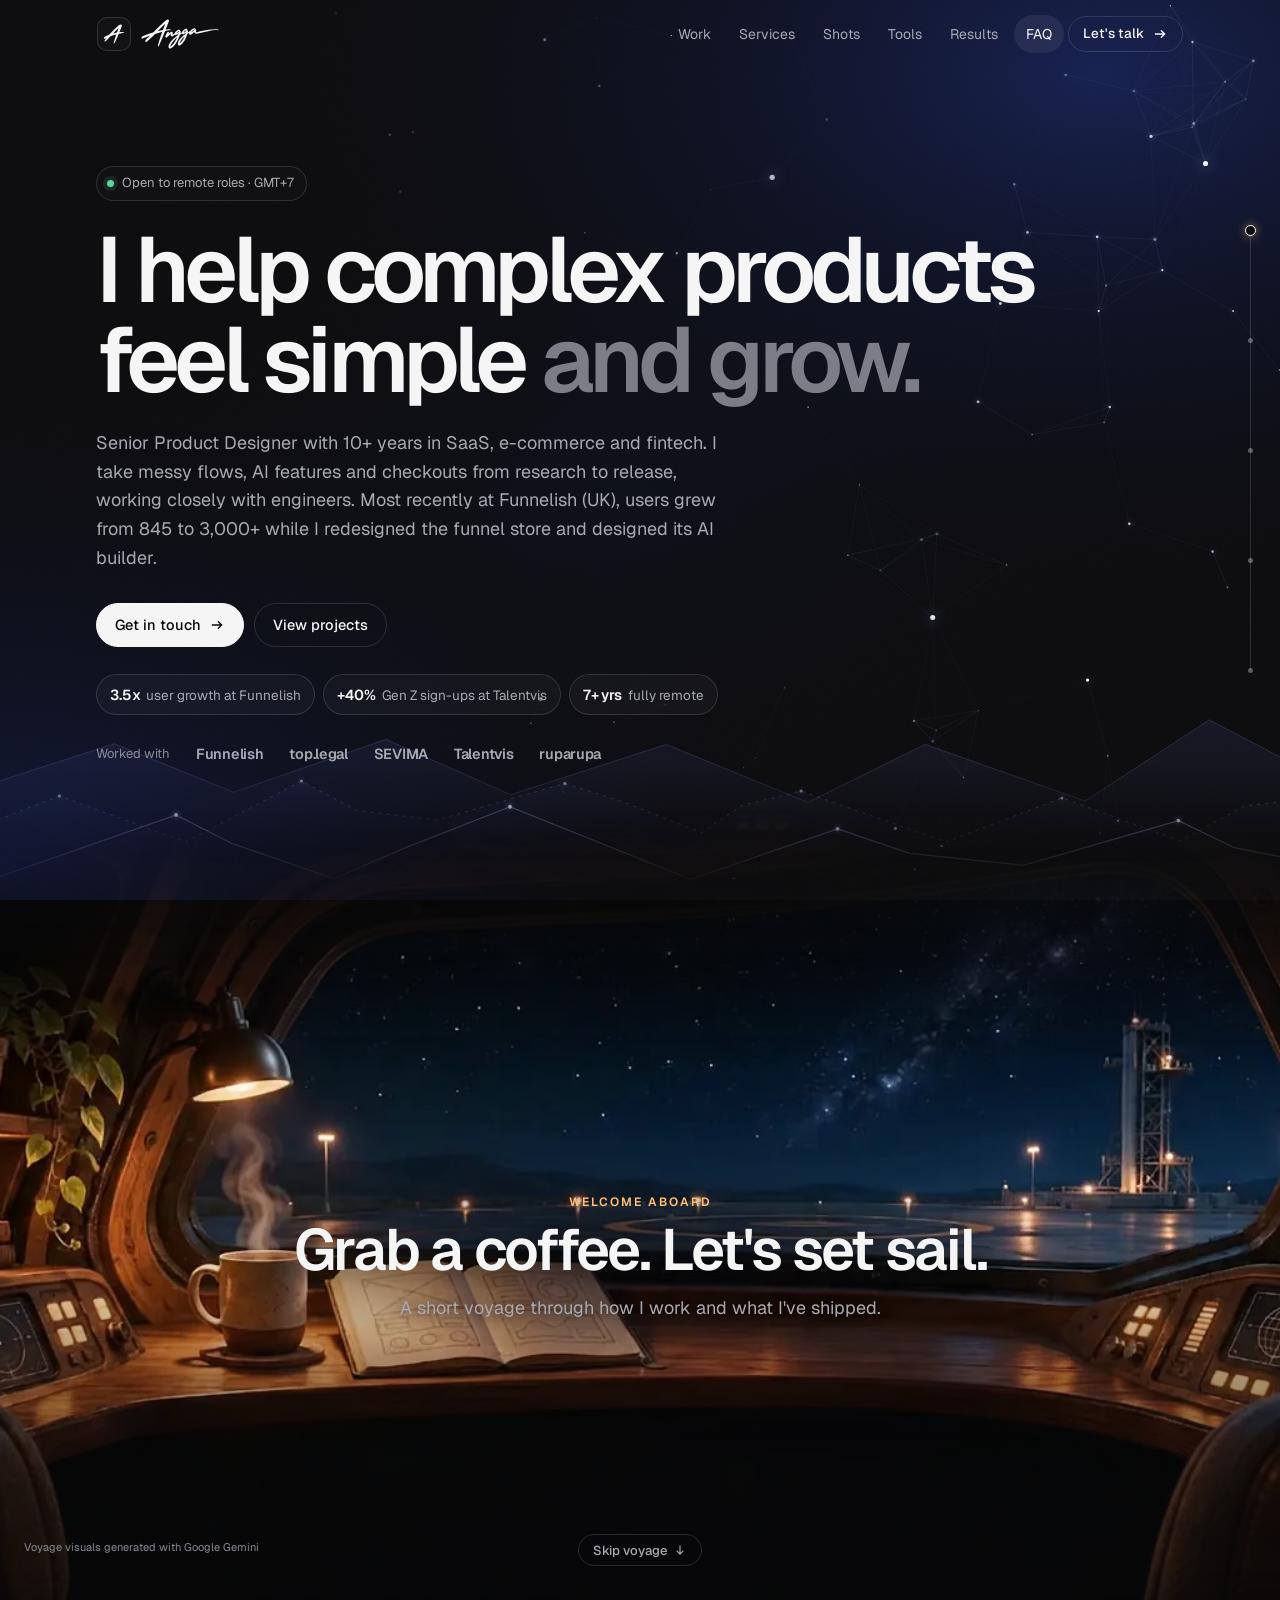
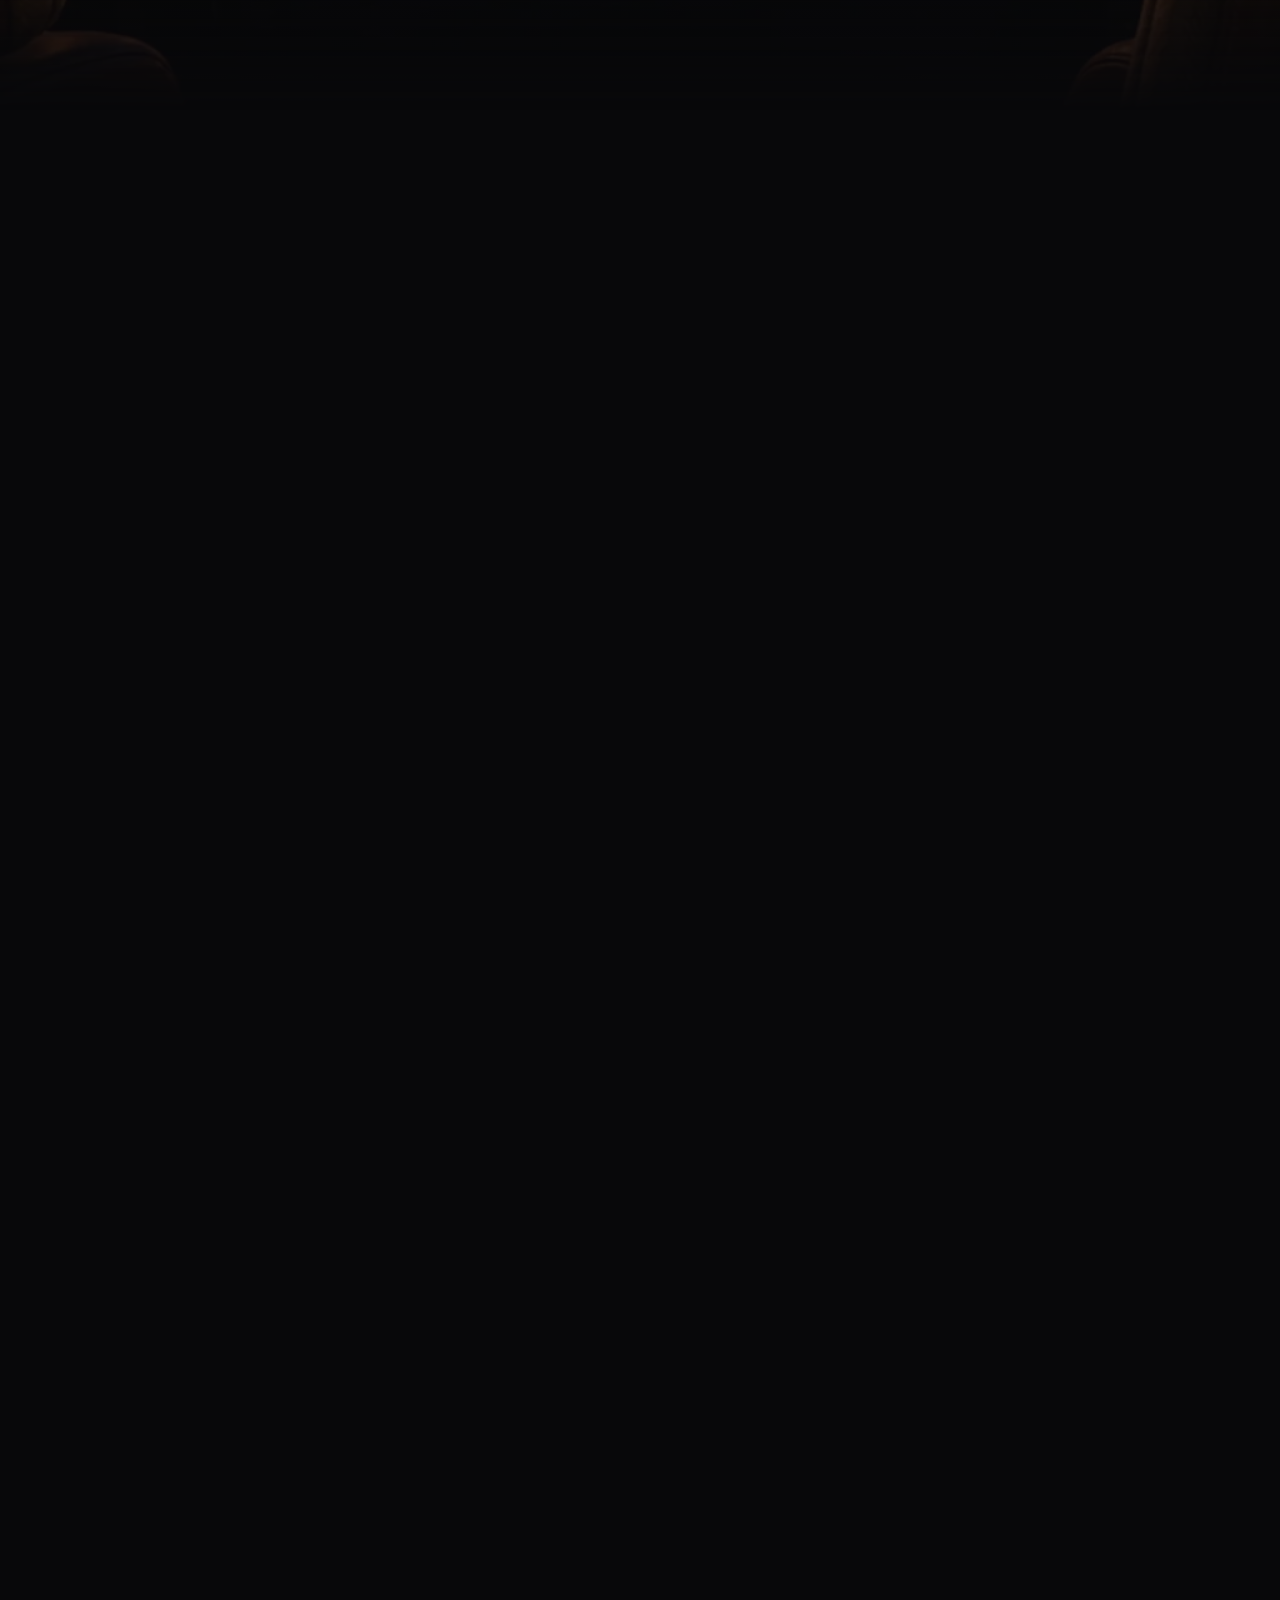
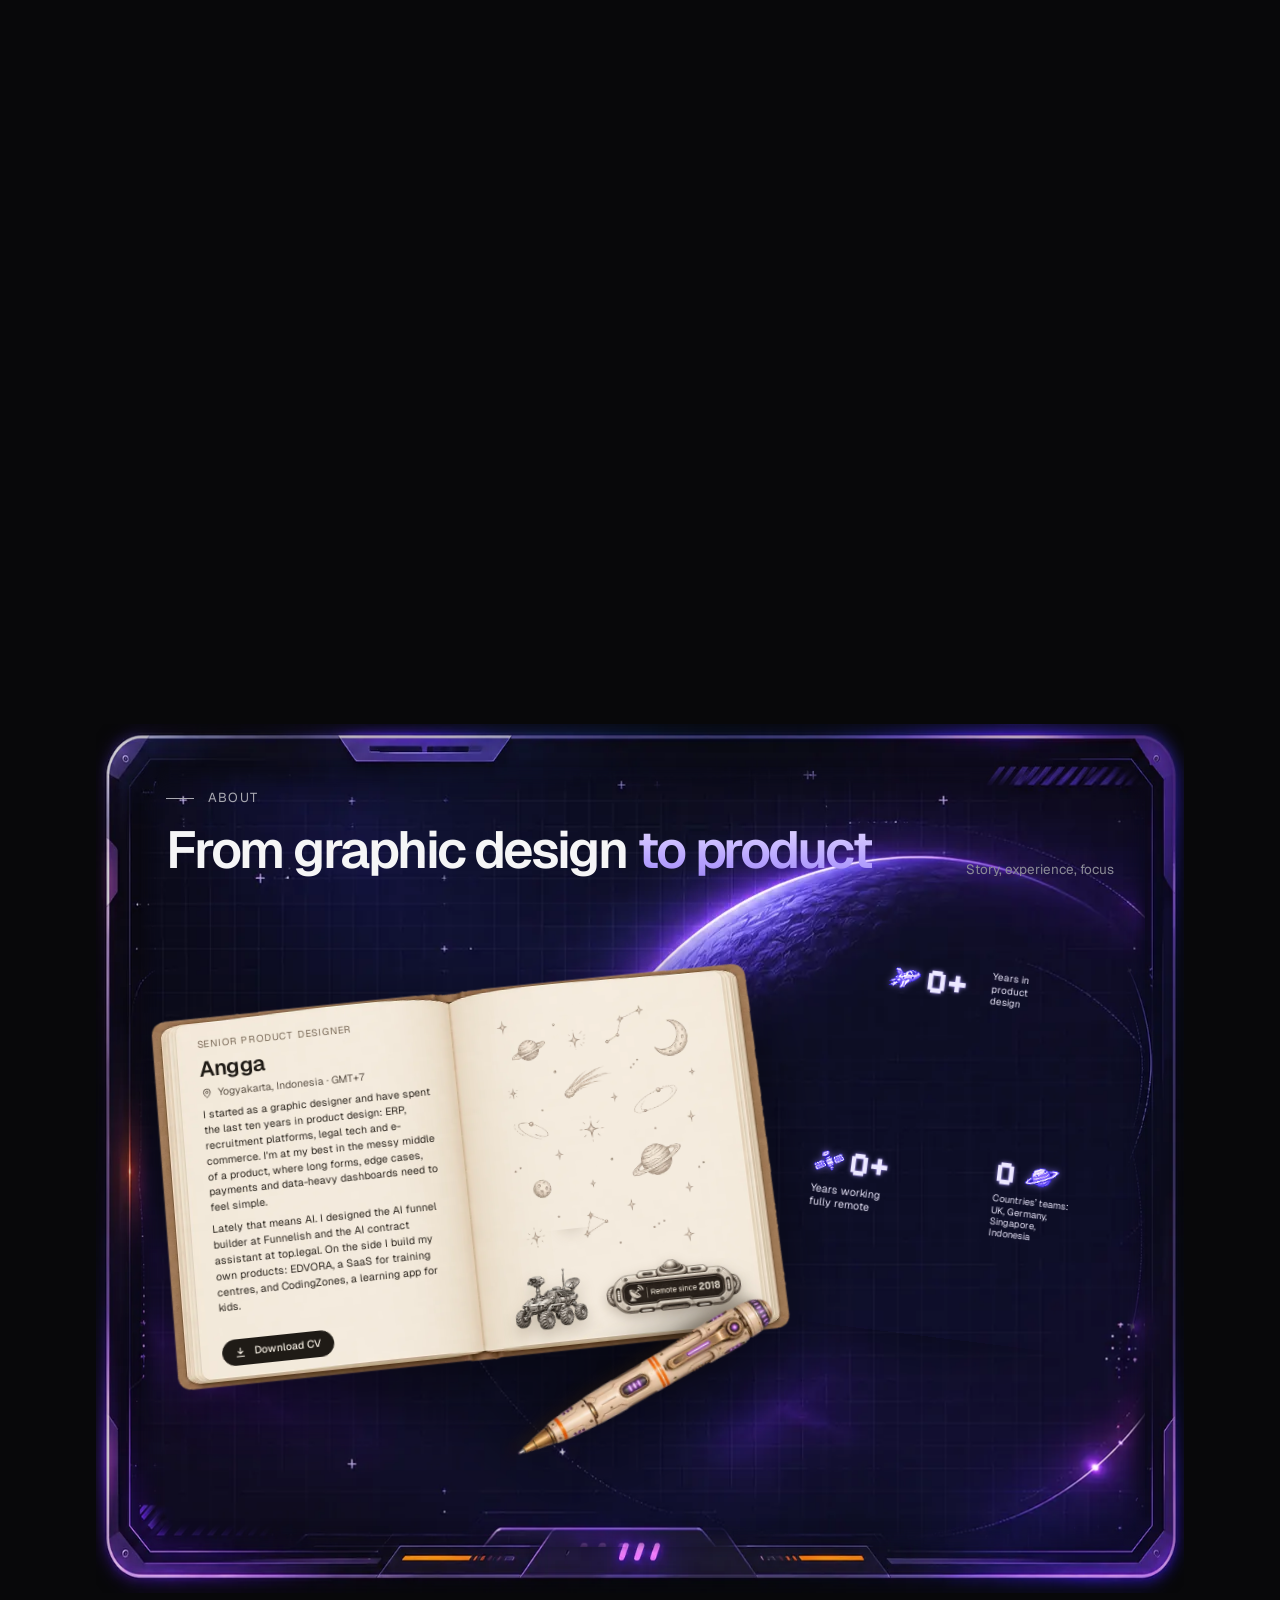
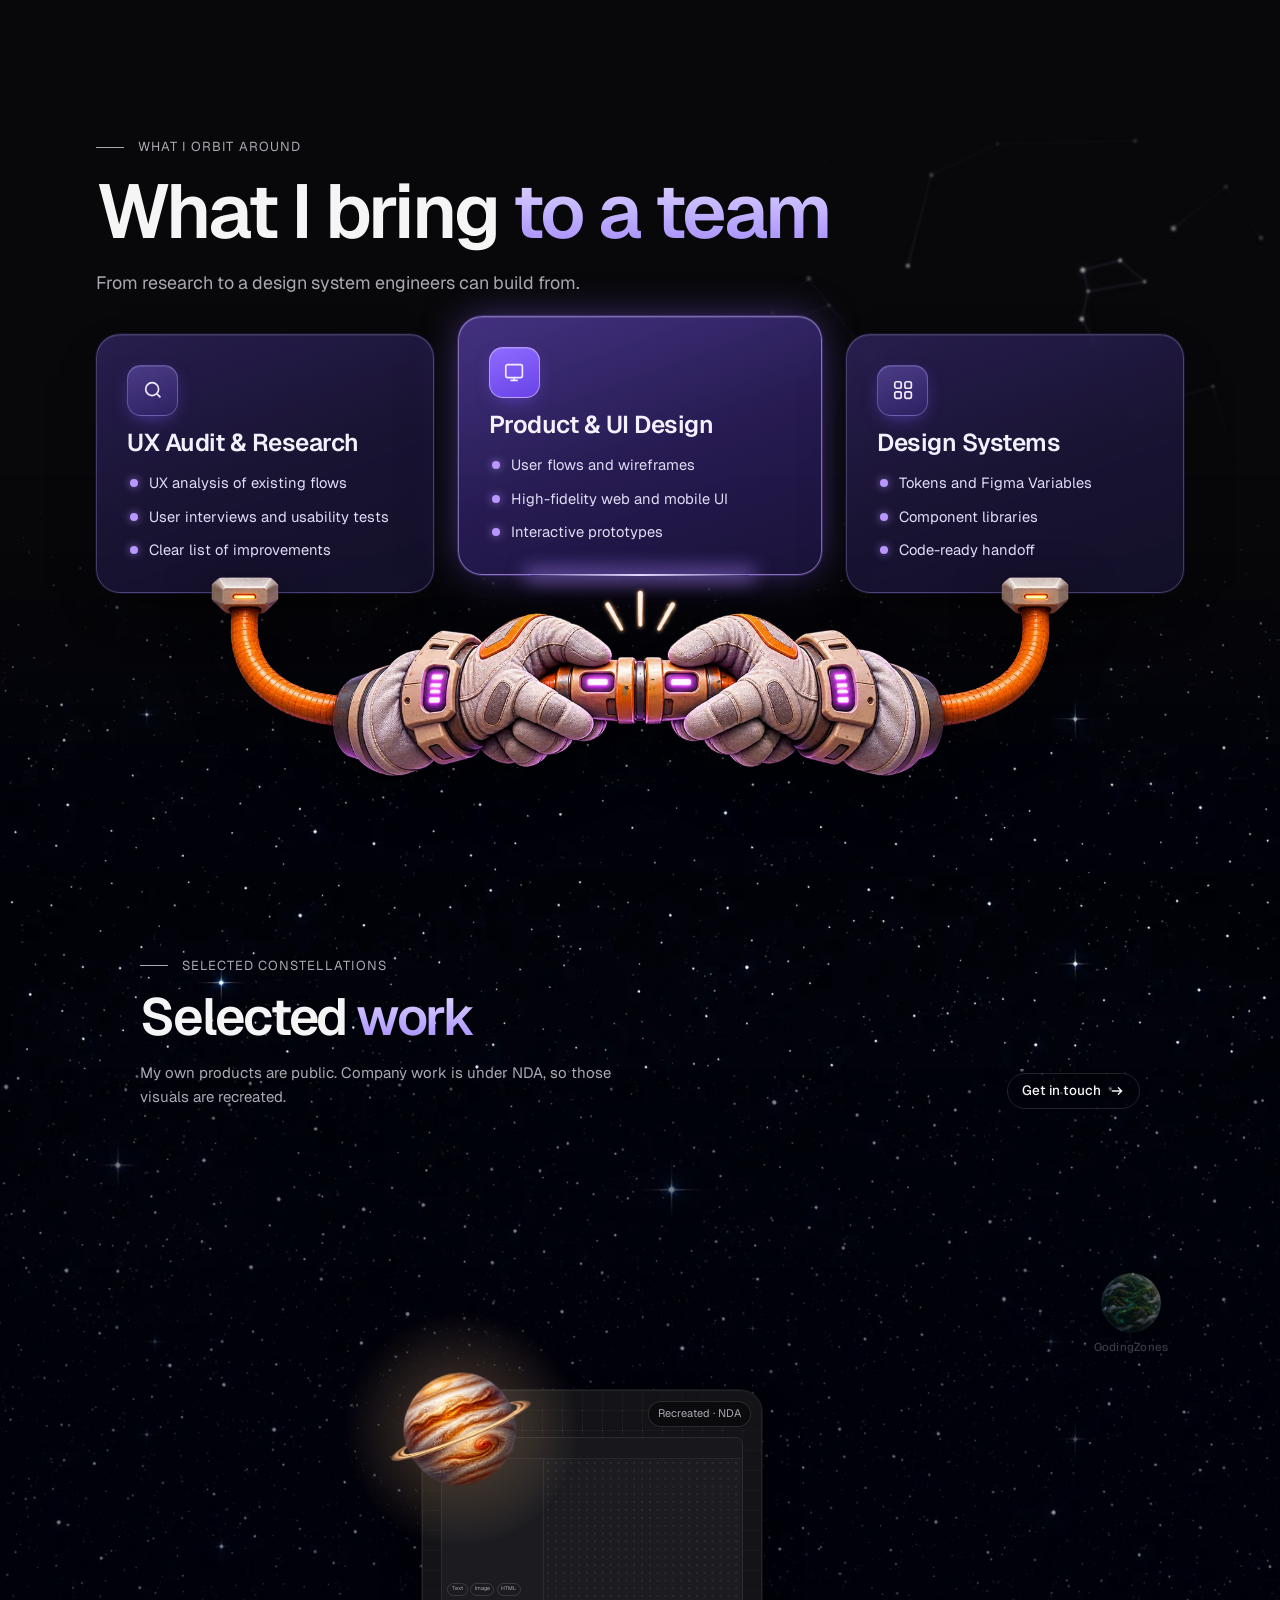
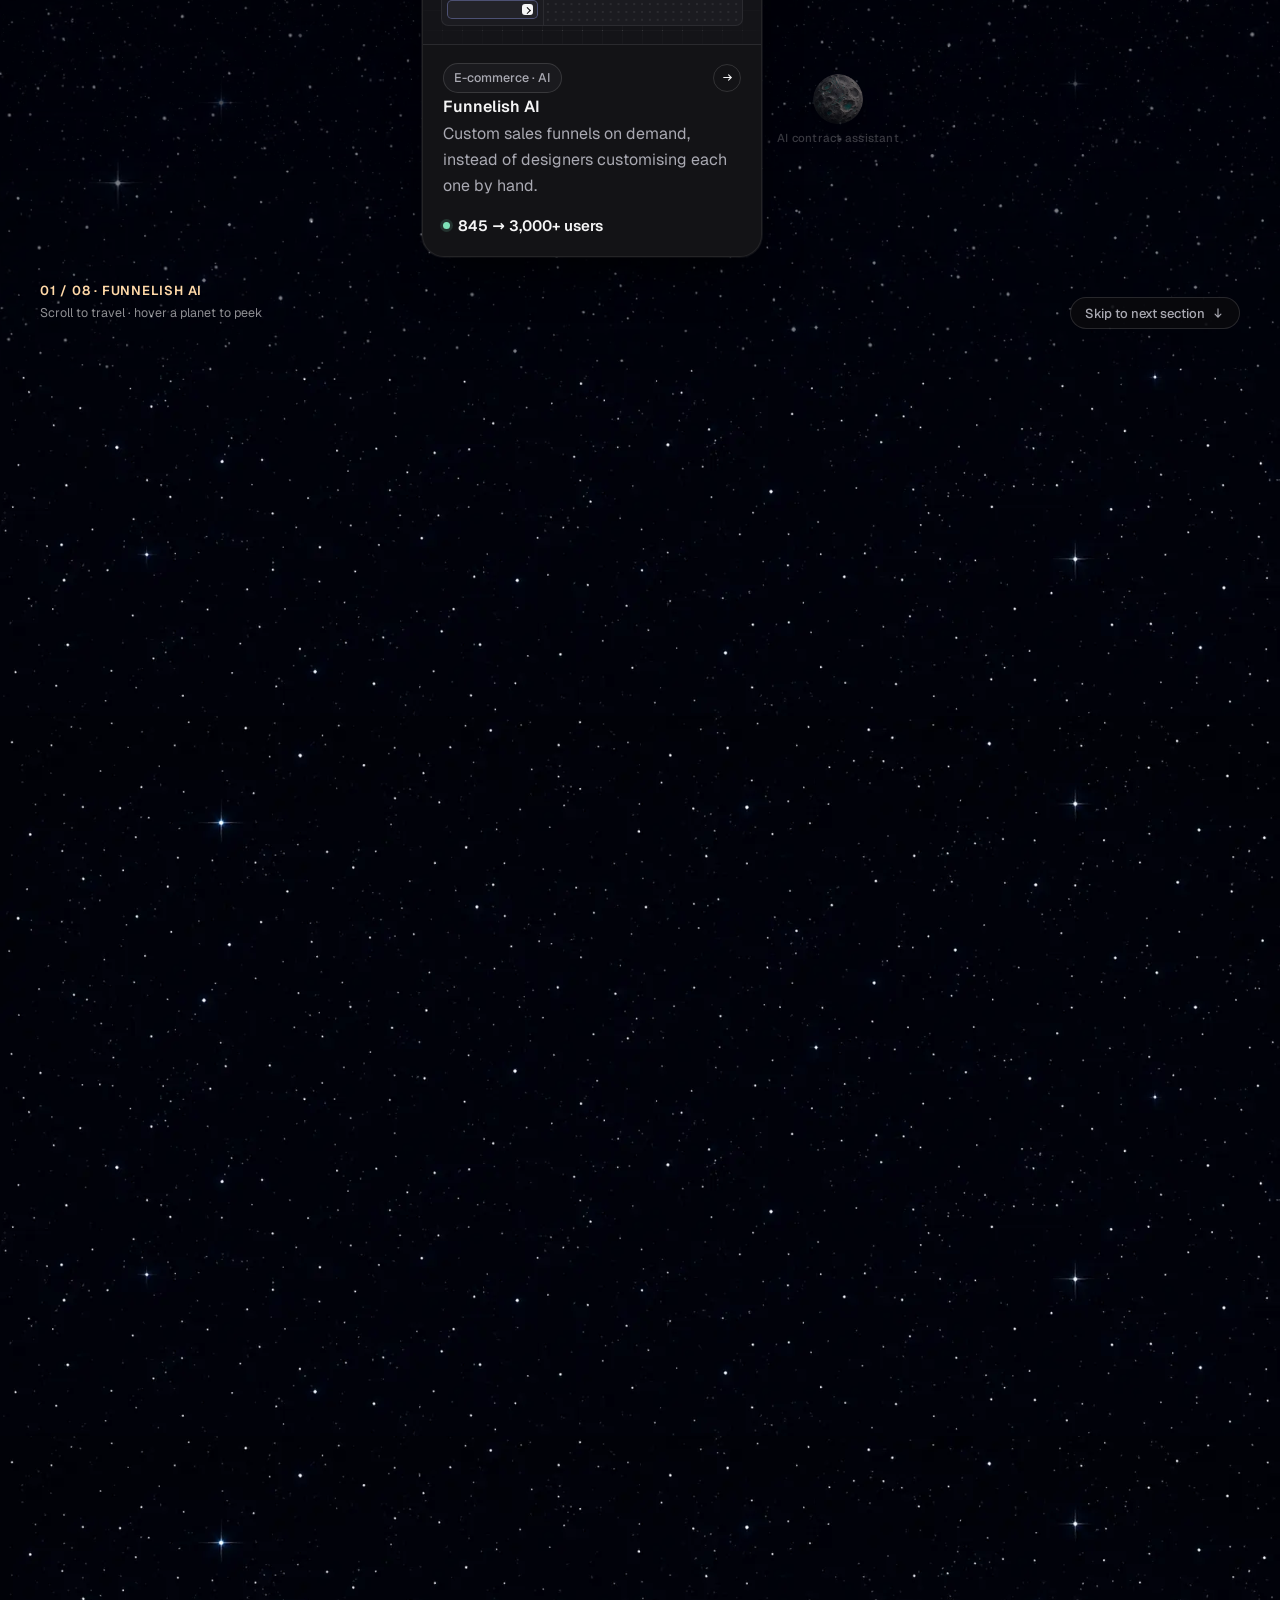
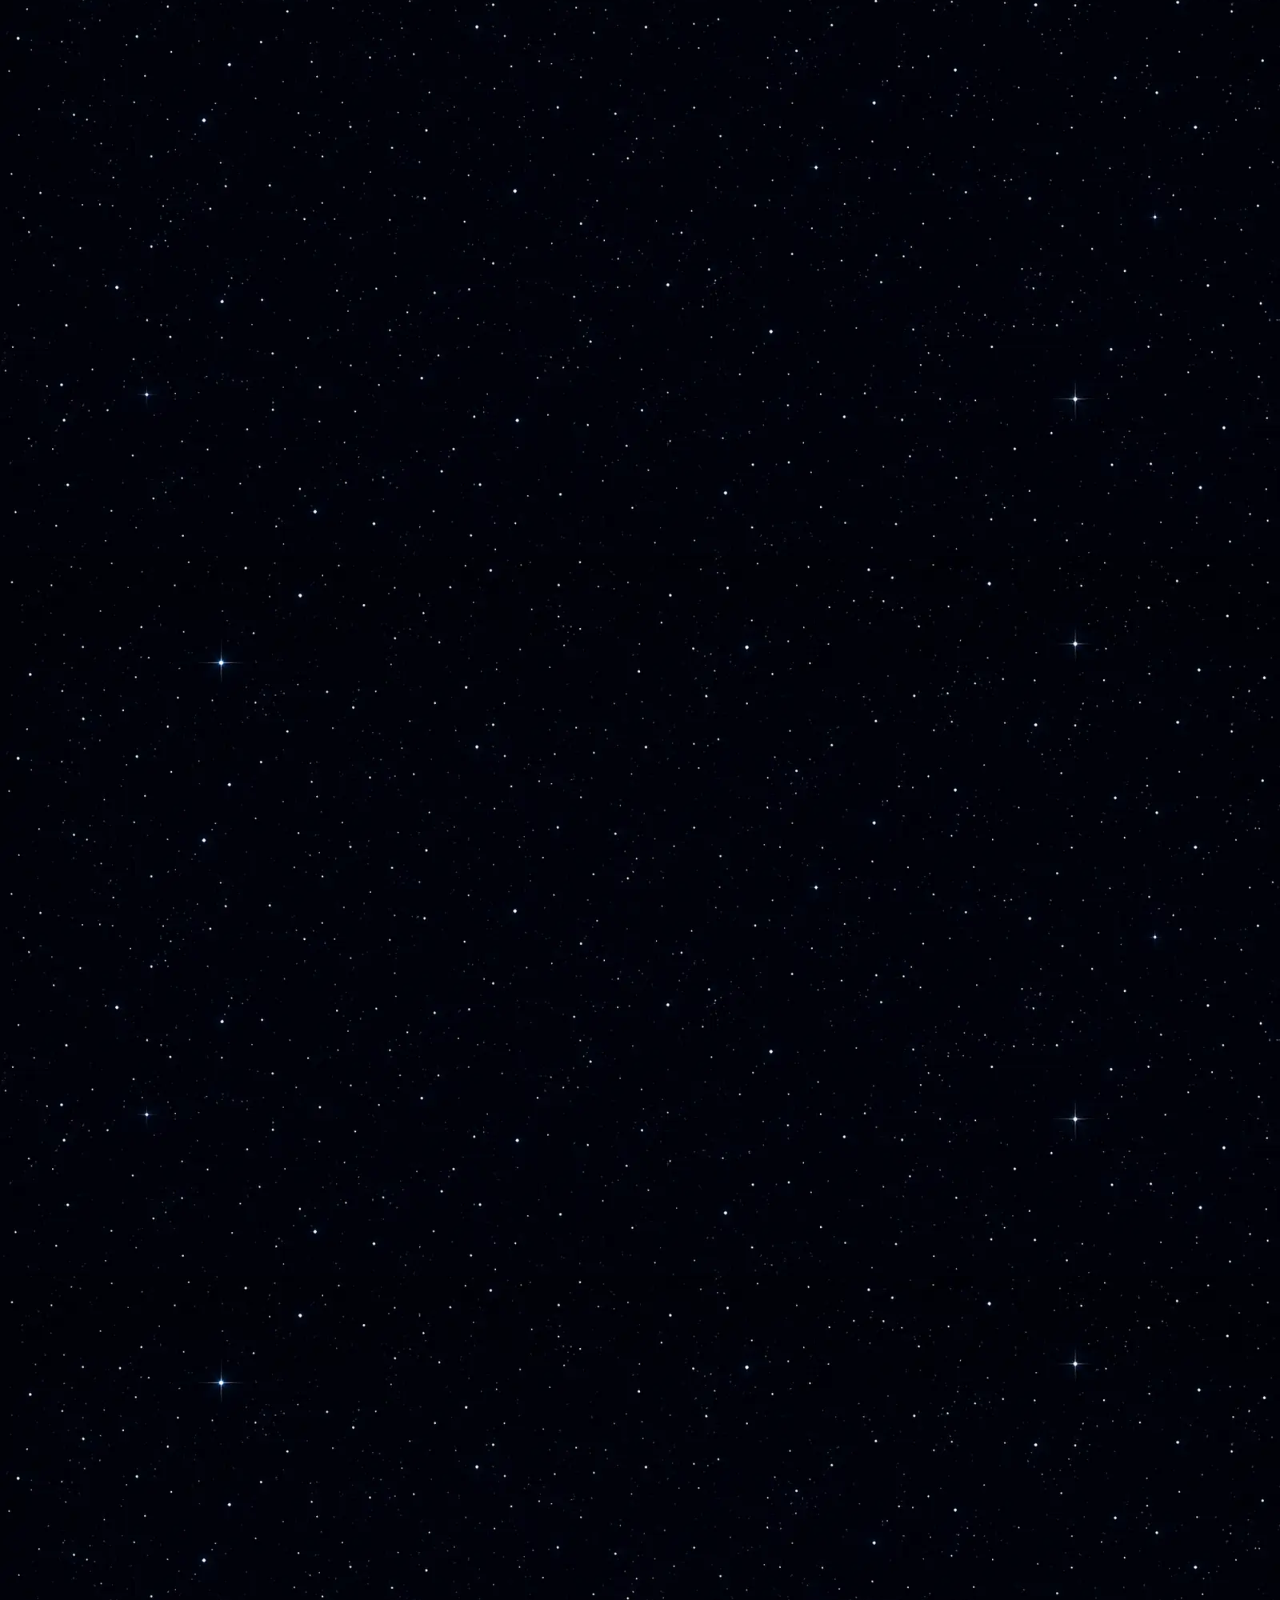
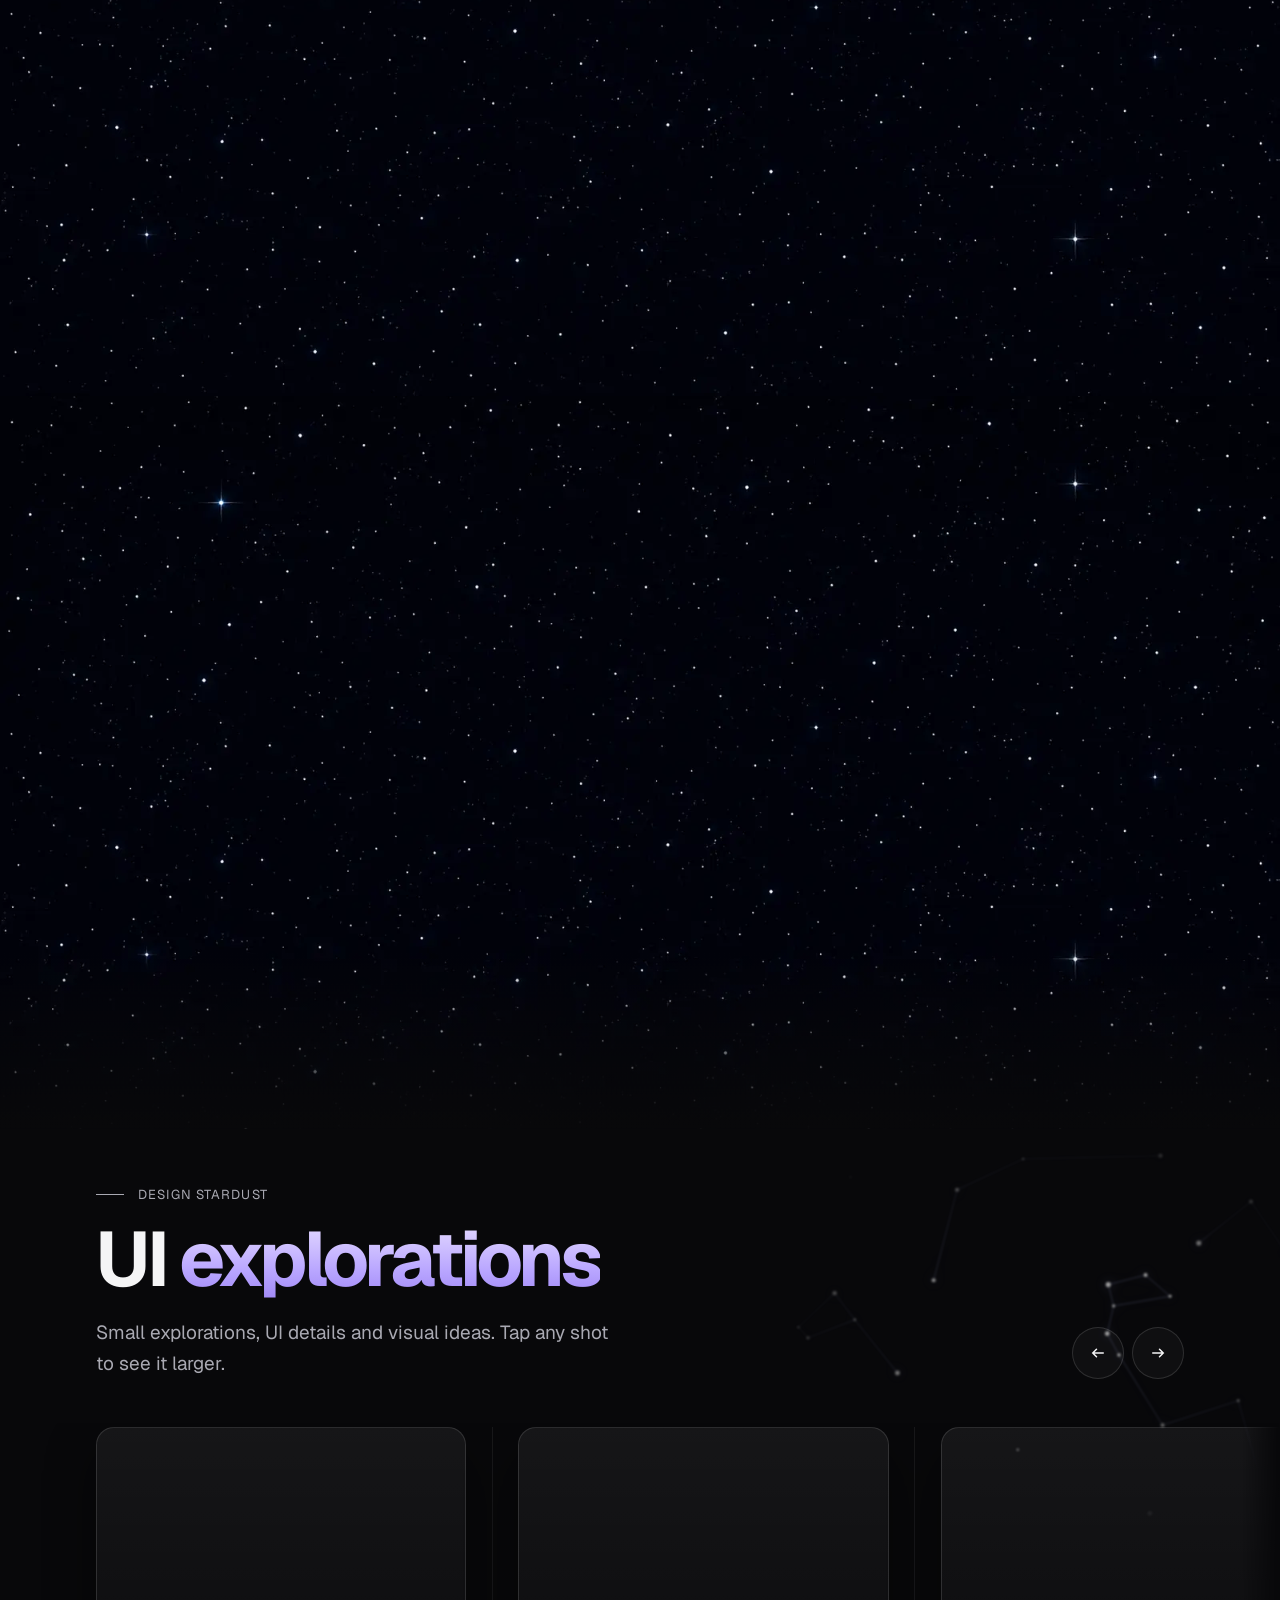
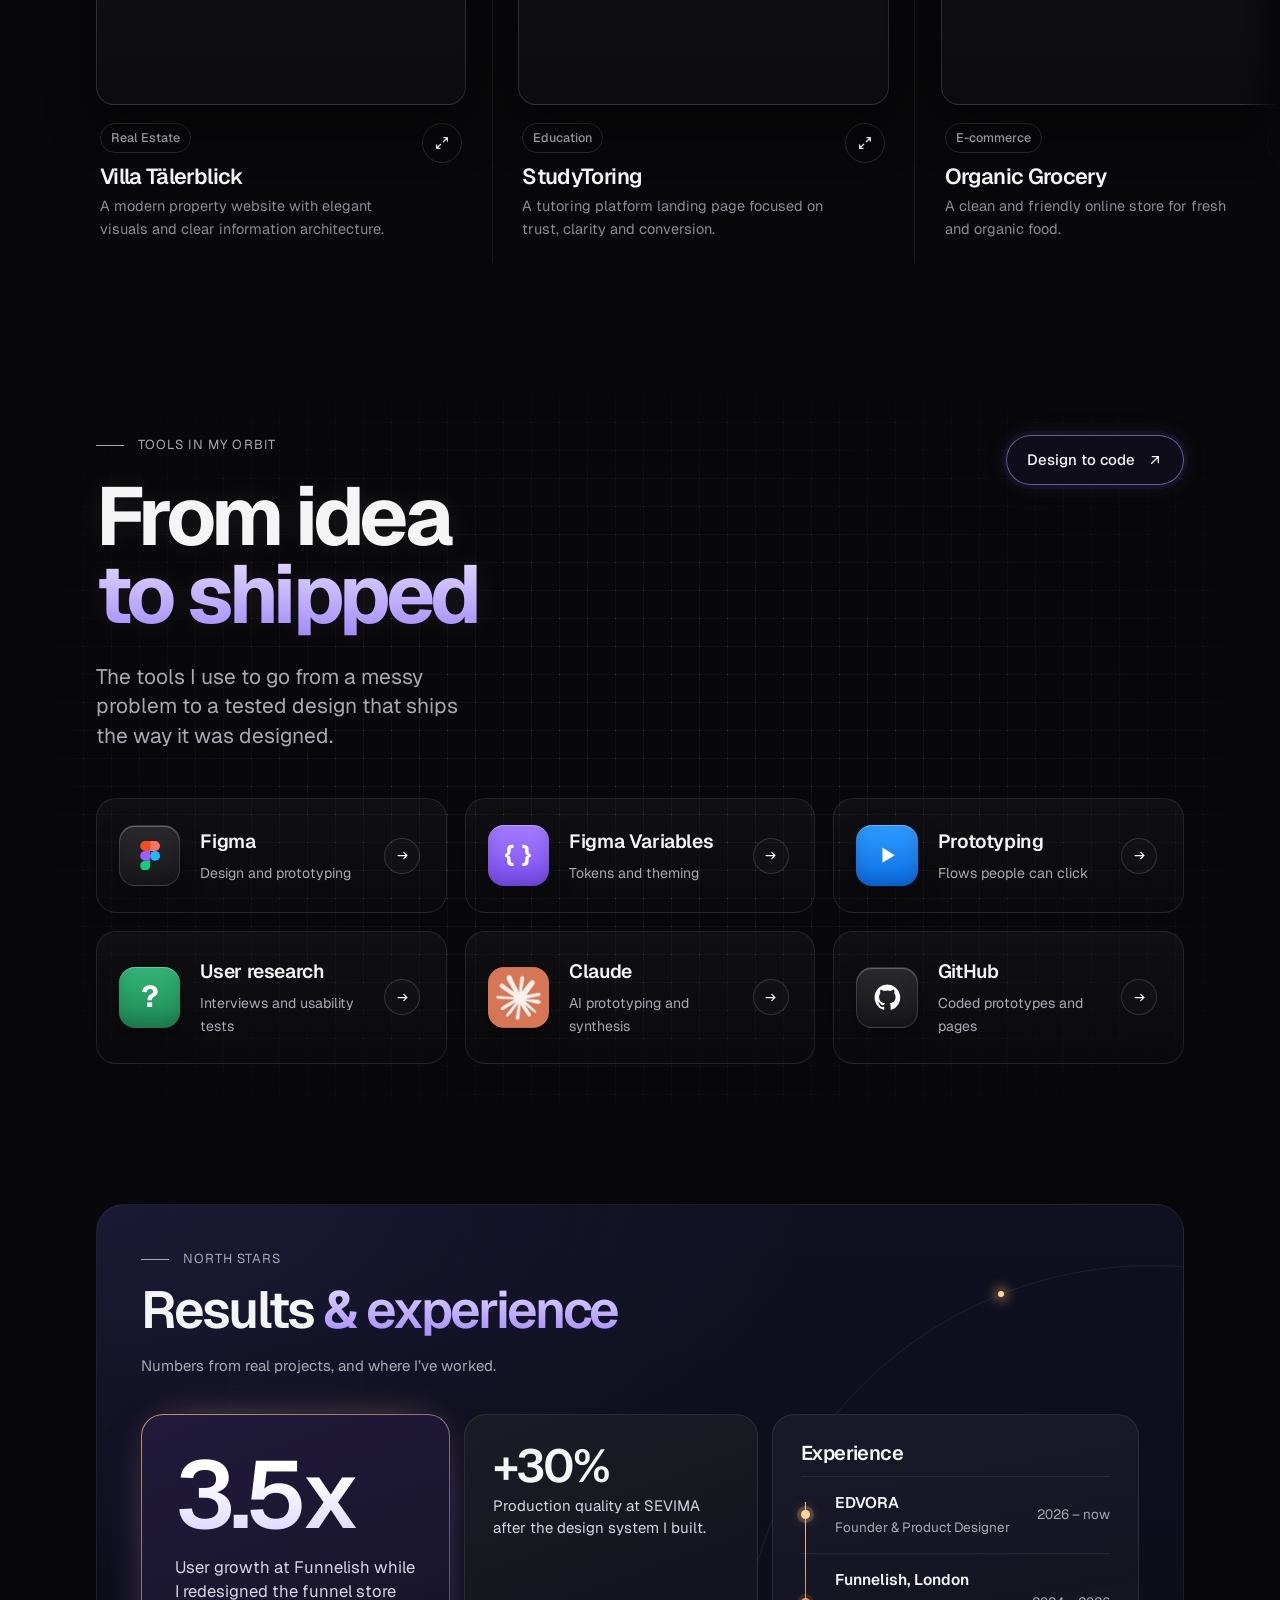
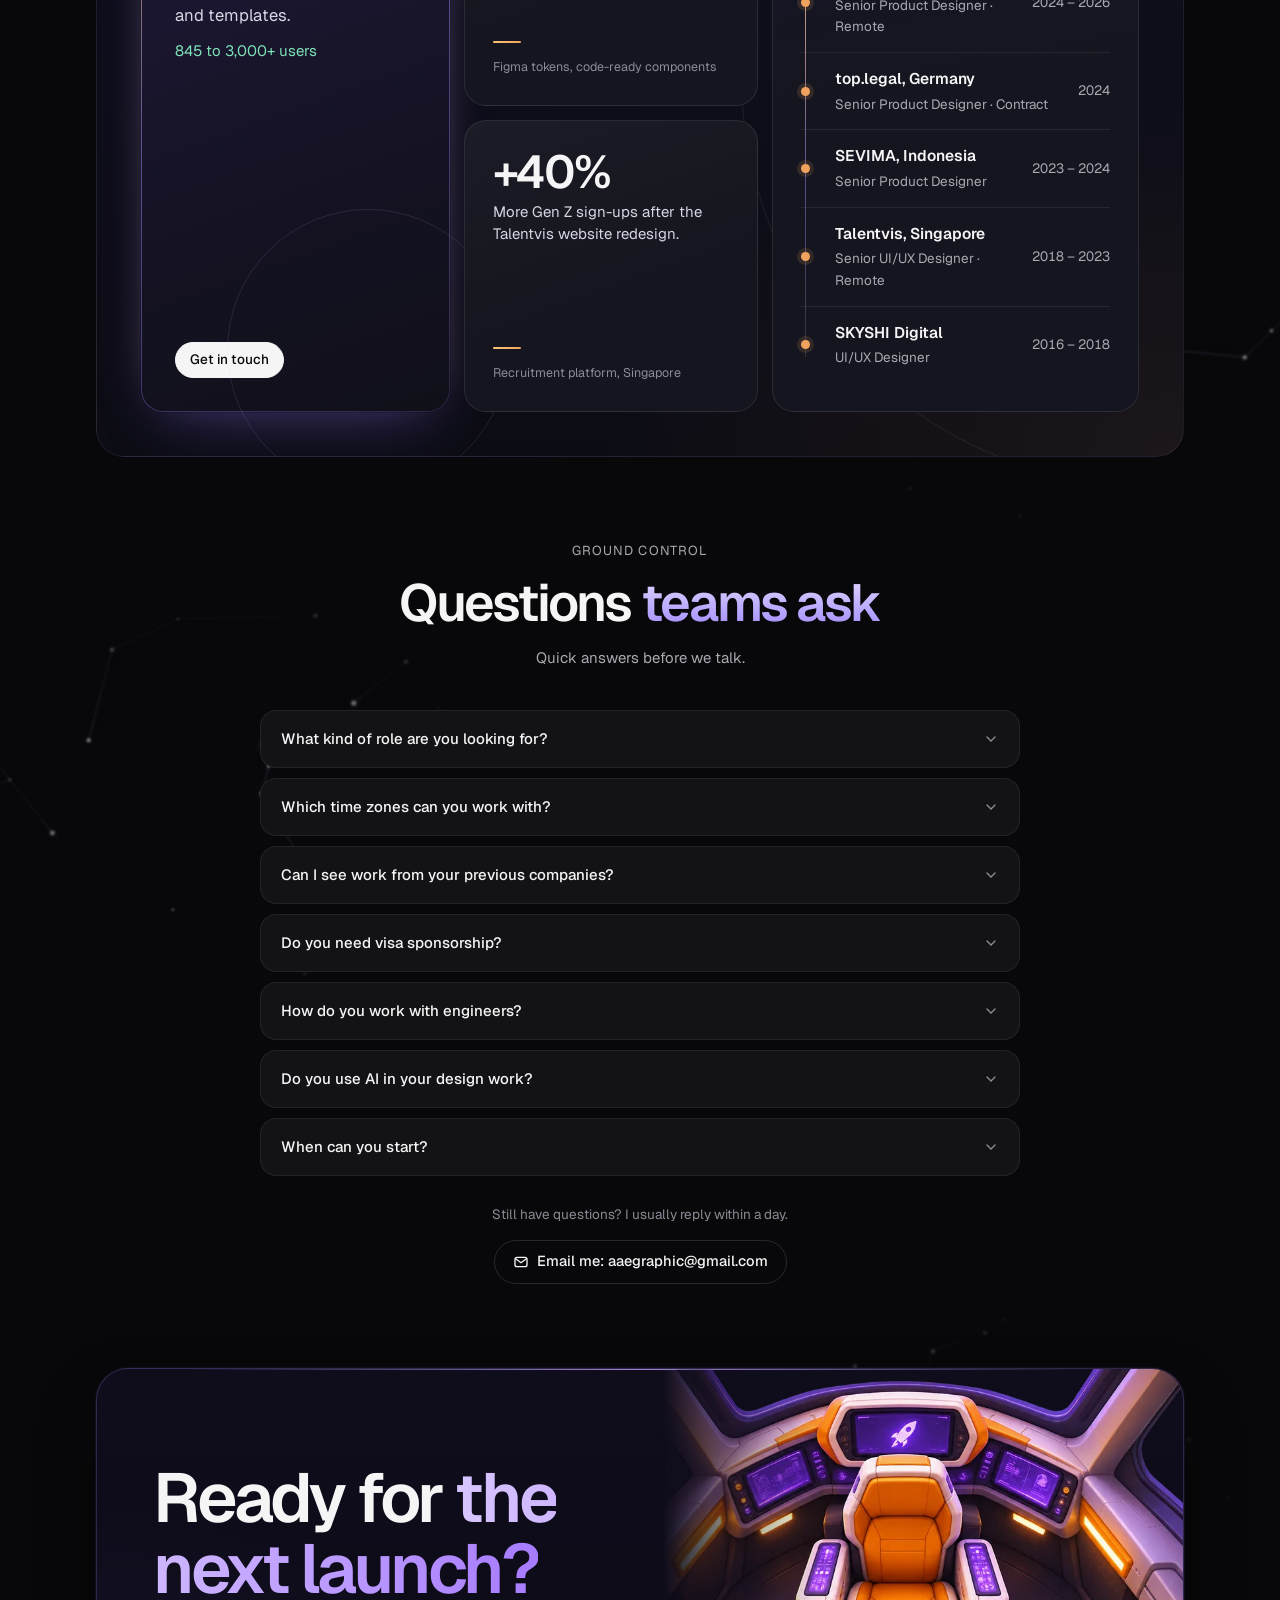
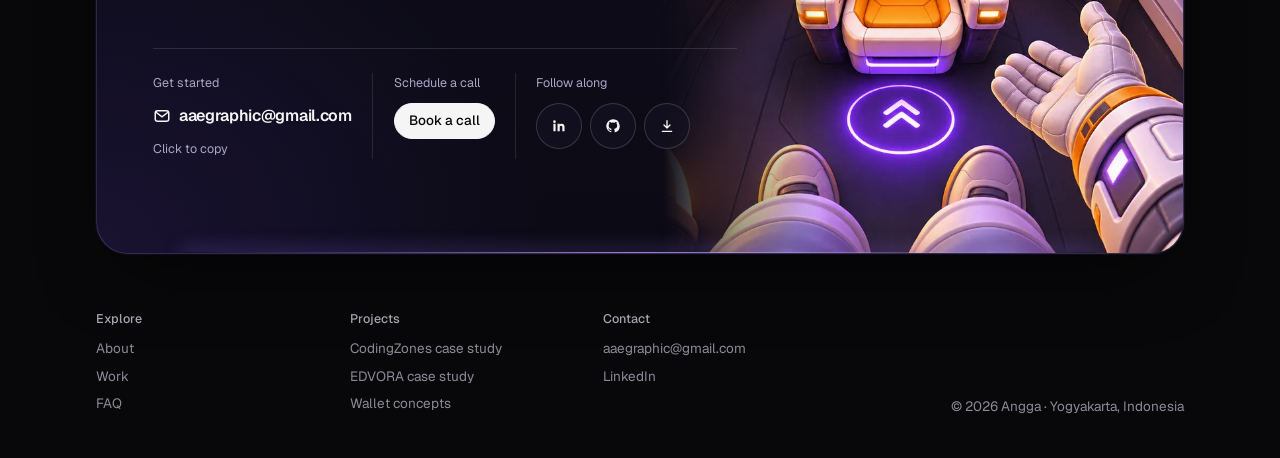
==== commit ac24d306: "Add files via upload" ====
--- a/index.html
+++ b/index.html
@@ -194,6 +194,7 @@
           <img class="remote-badge" src="assets/remote-badge.webp" alt="Remote since 2018" width="640" height="239" loading="lazy" decoding="async">
           <img class="page-rover" src="assets/ill-rover.webp" alt="" aria-hidden="true" width="560" height="374" loading="lazy" decoding="async">
         </div>
+          <img class="book-pen" src="assets/pen.webp" alt="" aria-hidden="true" width="293" height="440" loading="lazy" decoding="async">
         </div>
         <div class="about-side">
         <div class="stats console" data-s>
--- a/assets/upgrade.css
+++ b/assets/upgrade.css
@@ -426,3 +426,11 @@
   .book .portrait.astro img.remote-badge{inset:auto 0 3% auto;left:auto;transform:none;width:52%;filter:drop-shadow(0 4px 6px rgba(60,40,20,.25));mix-blend-mode:normal}
 }
 @media (min-width:1200px){.book .portrait.astro img.remote-badge{width:57%;bottom:2%}.book .portrait.astro .page-rover{width:38%}}
+/* Pen resting on the notebook beside the astronaut page (desktop notebook only) */
+.book-pen{display:none}
+@media (min-width:1200px){
+  .book .book-pen{display:block;position:absolute;z-index:3;right:-3.5%;top:14%;height:66%;width:auto;transform:rotate(16deg);transform-origin:50% 50%;pointer-events:none;filter:drop-shadow(-6px 10px 6px rgba(40,25,10,.35)) drop-shadow(-14px 22px 18px rgba(0,0,0,.35))}
+}
+@media (min-width:1200px){.book .book-pen{right:-10%;top:4%;height:86%;transform:rotate(34deg)}}
+@media (min-width:1200px){.book .book-pen{right:4%;top:58%;height:80%;transform:rotate(62deg)}}
+@media (min-width:1200px){.book .book-pen{right:9%;top:70%;height:78%;transform:rotate(66deg)}}
